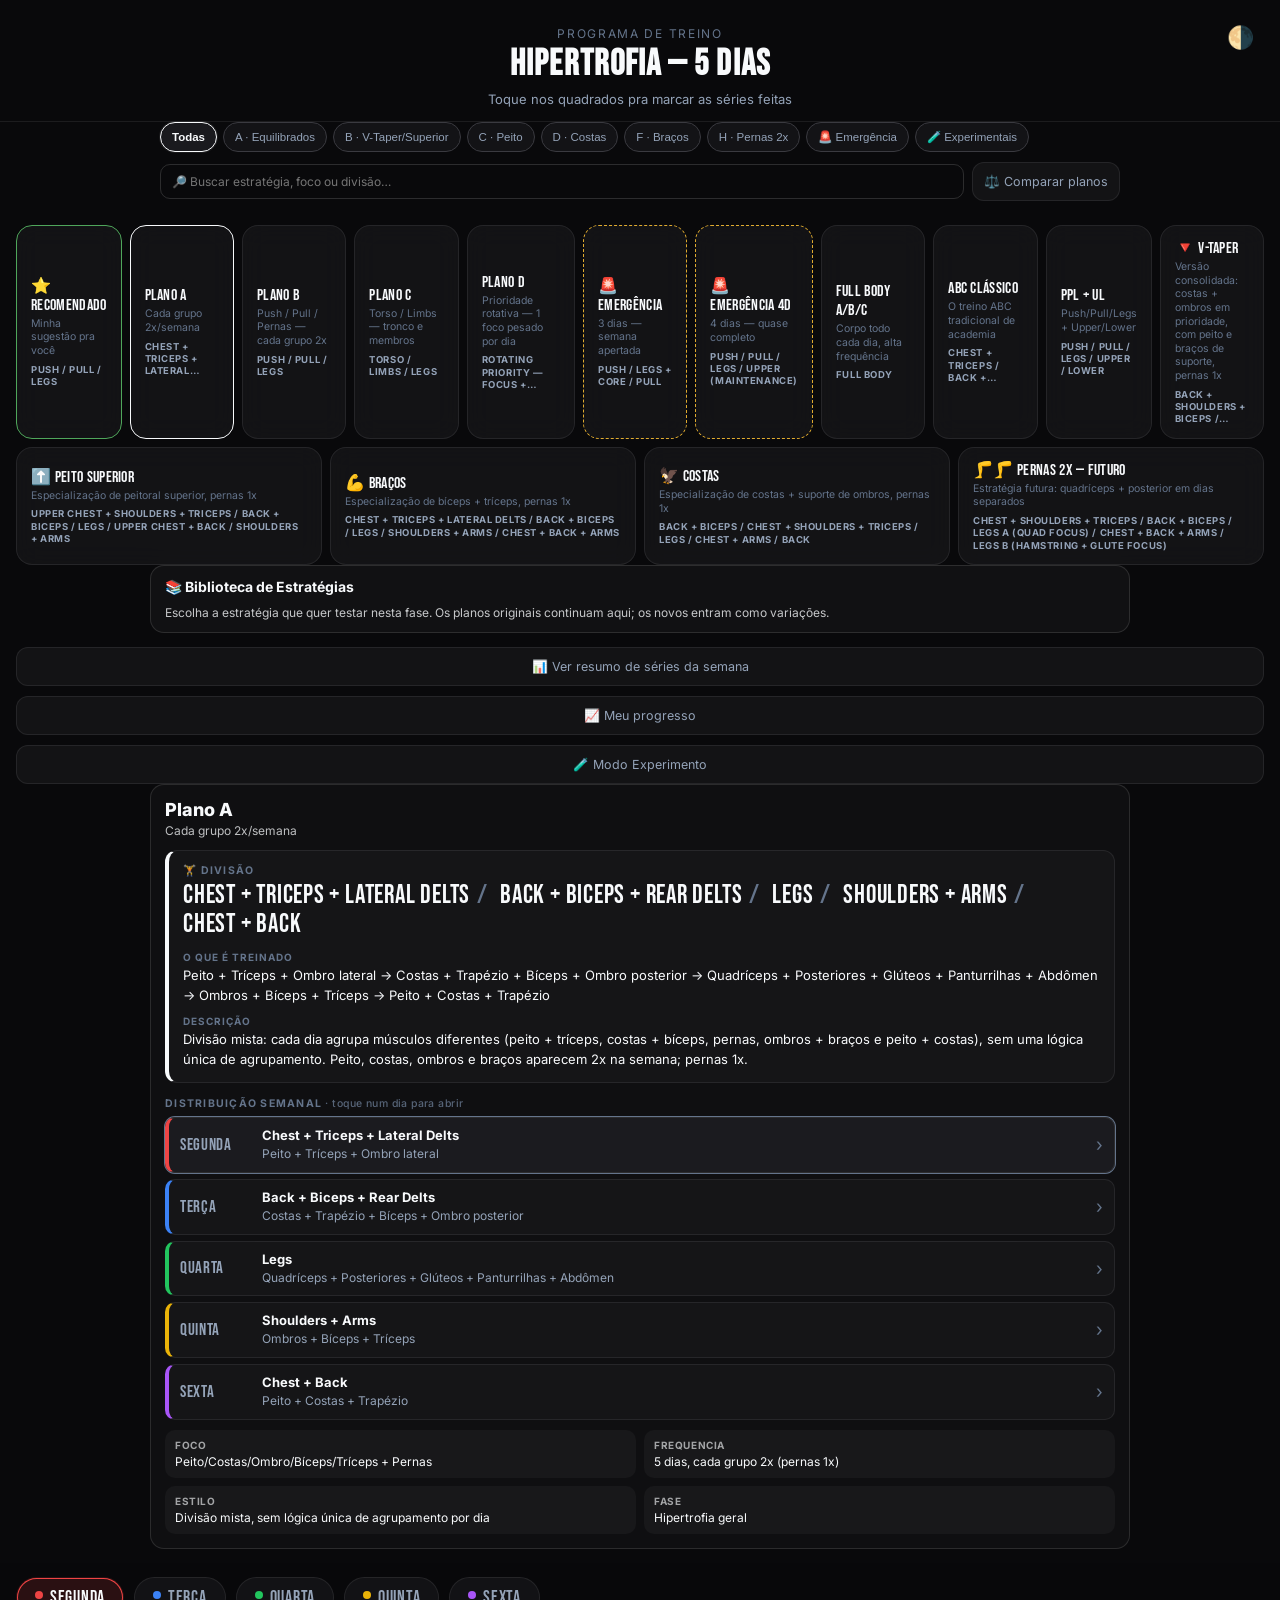
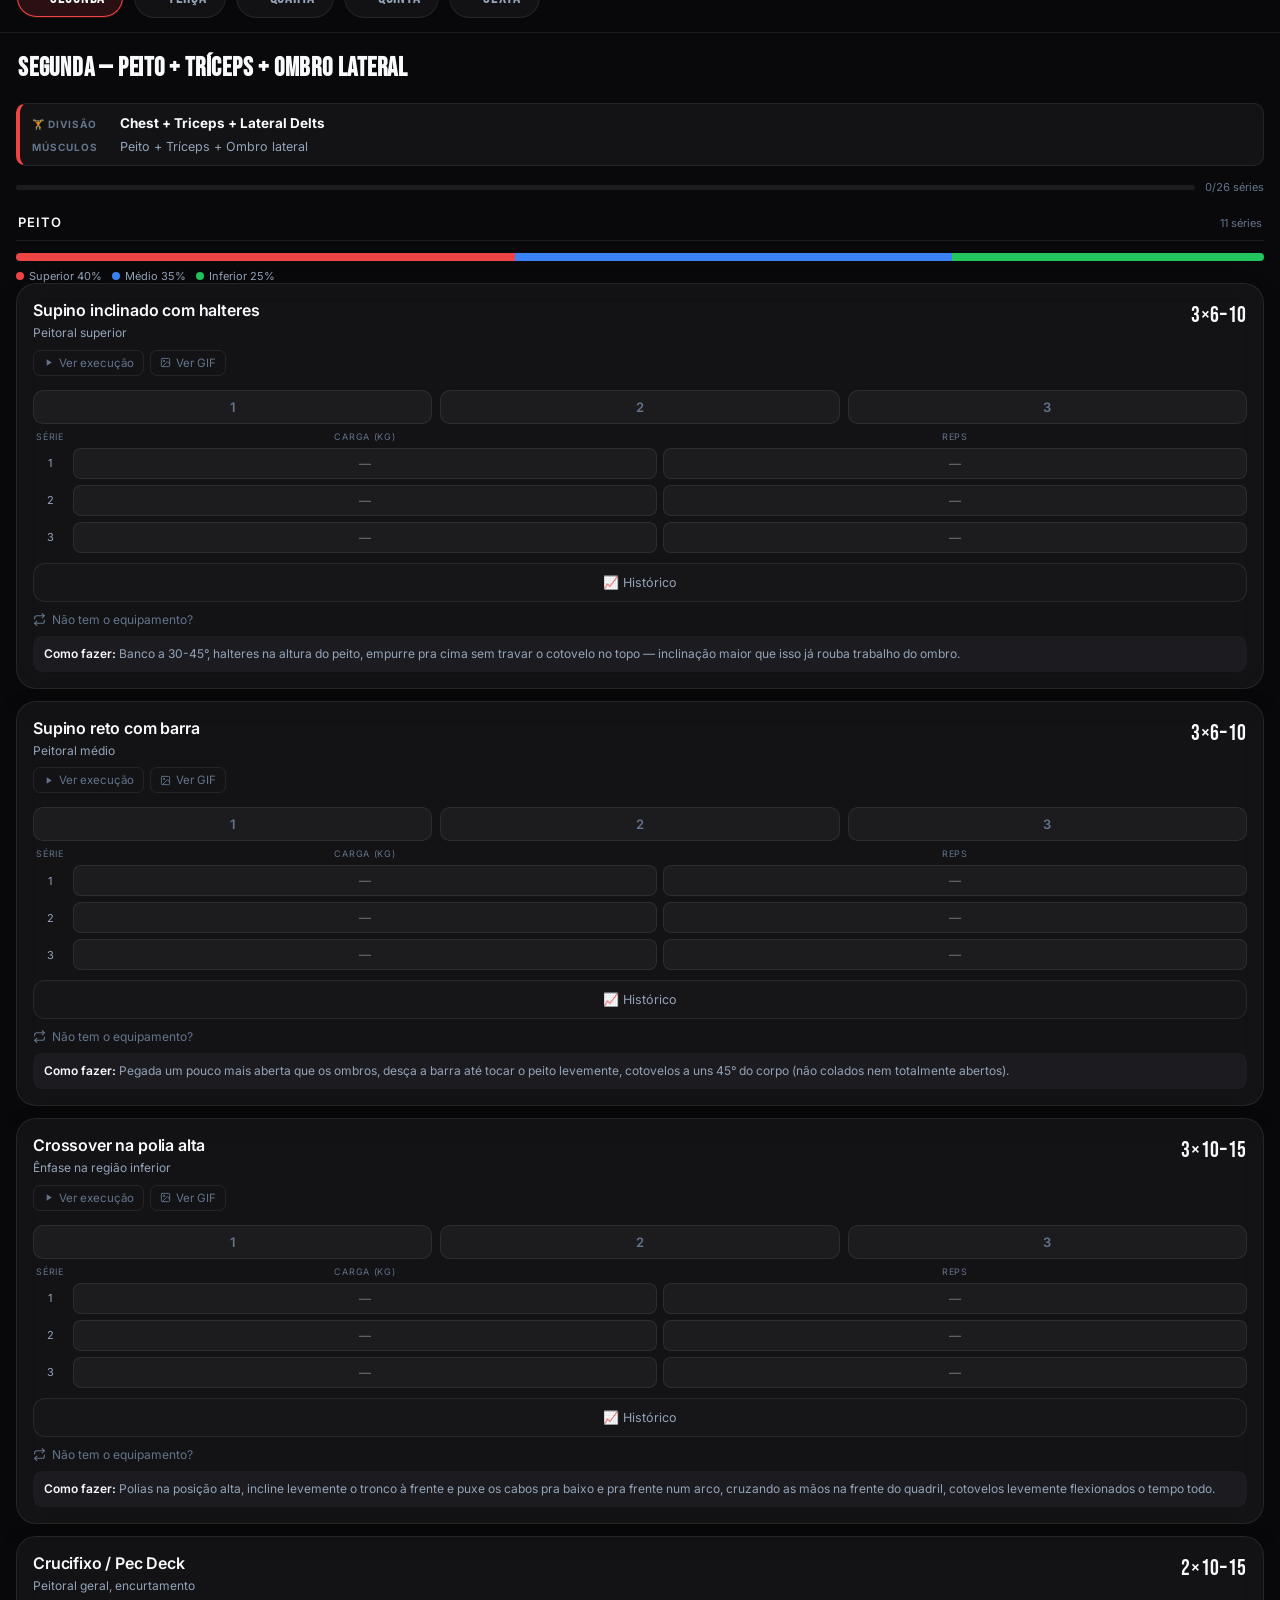
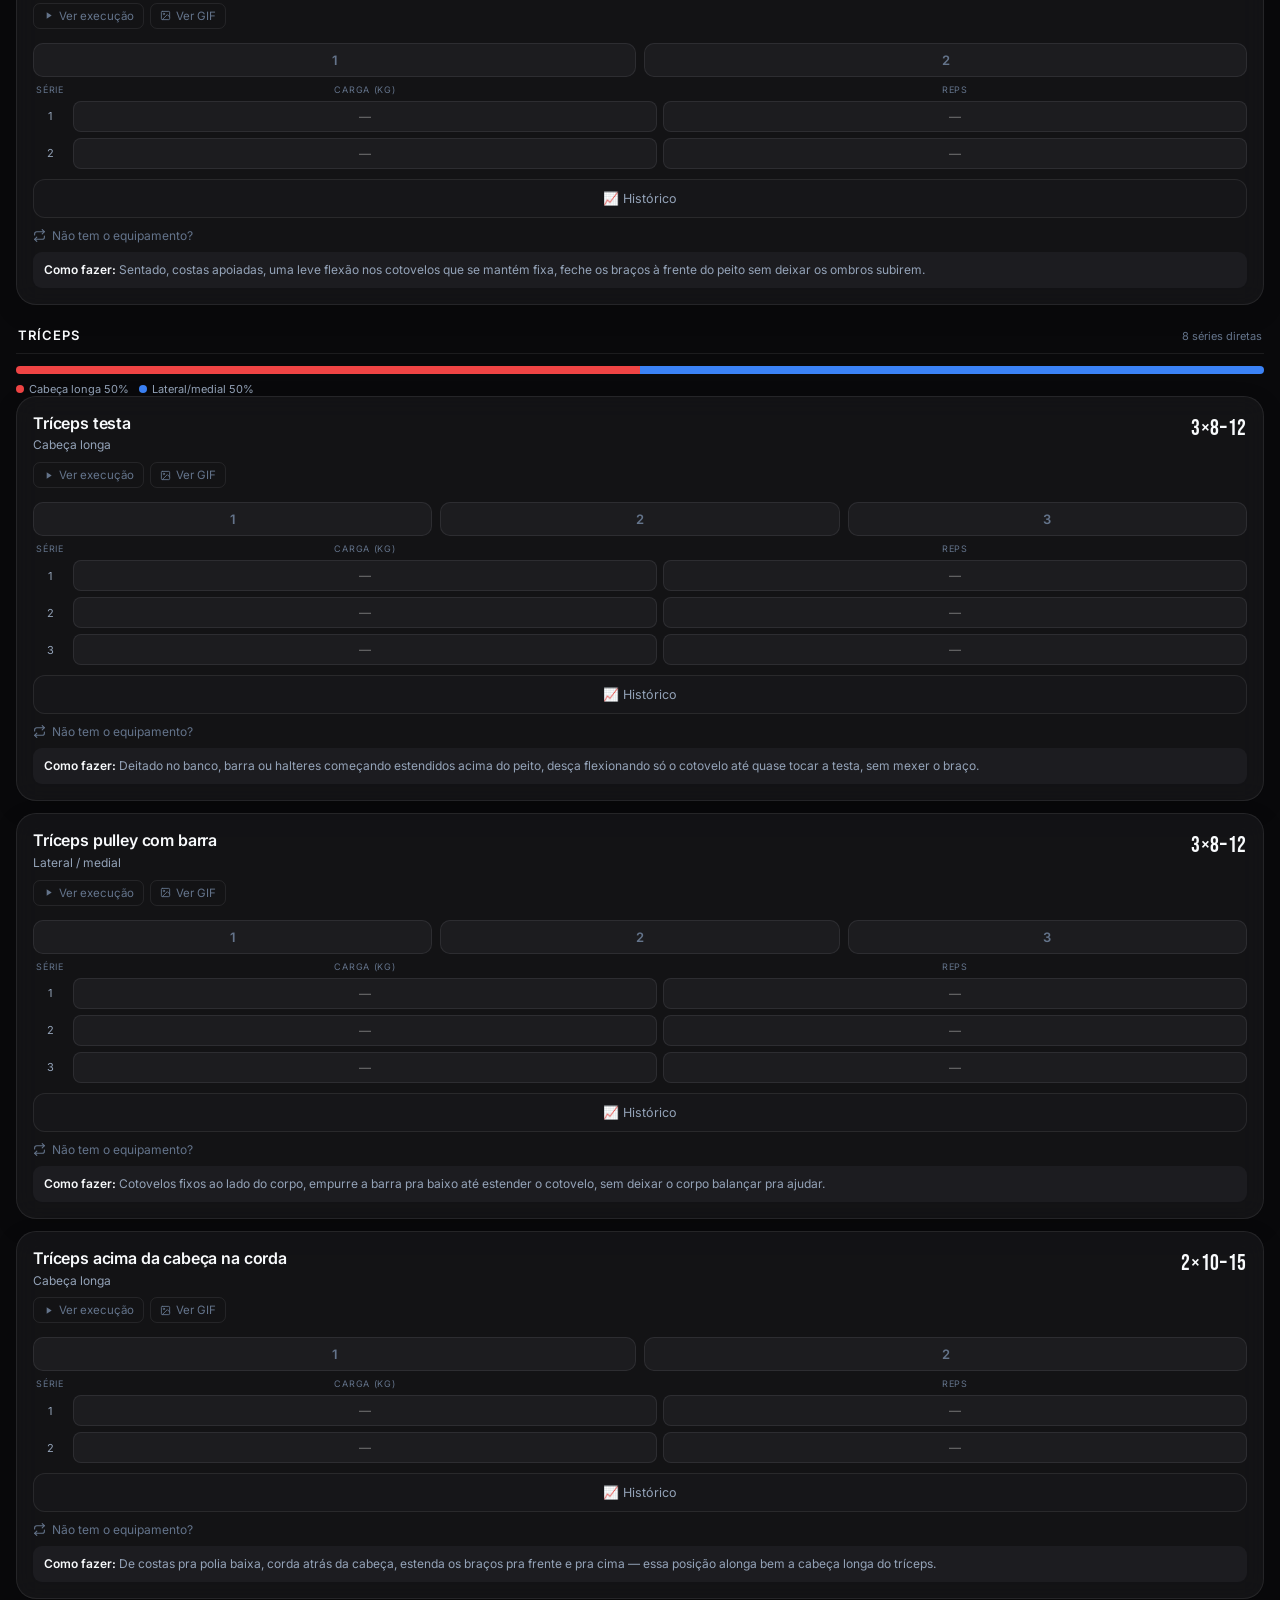
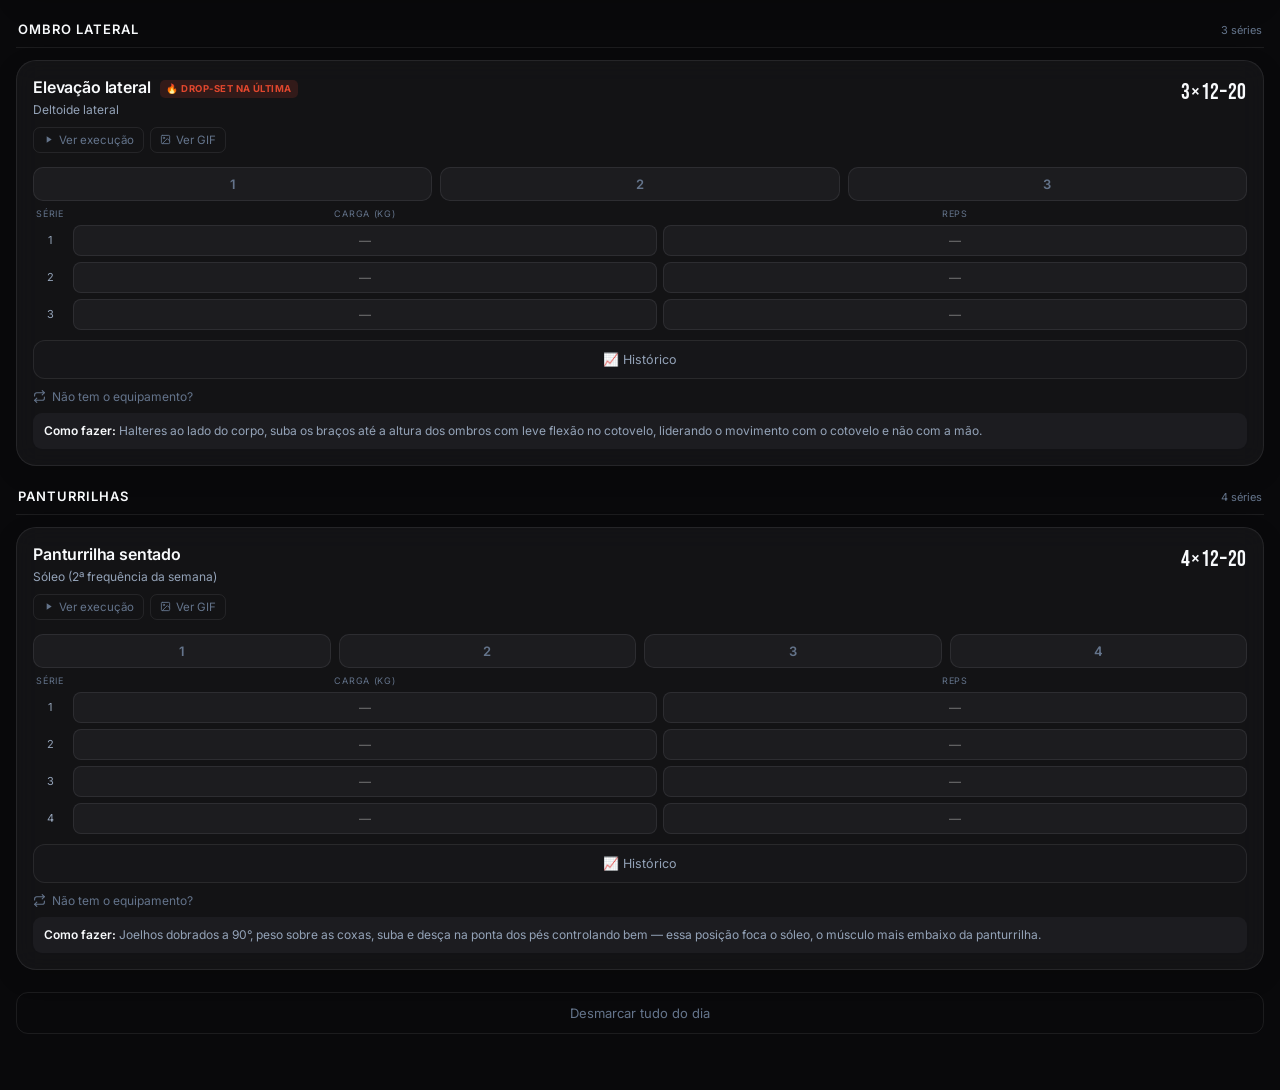
==== index.html @ a3425d3d "Cria plano personalizado Push/Pull (rec)" ====
<!DOCTYPE html>
<html lang="pt-BR">
<head>
<meta charset="UTF-8">
<meta name="viewport" content="width=device-width, initial-scale=1.0, maximum-scale=1.0">
<title>Treino — Hipertrofia</title>
<link rel="preconnect" href="https://fonts.googleapis.com">
<link rel="preconnect" href="https://fonts.gstatic.com" crossorigin>
<link href="https://fonts.googleapis.com/css2?family=Bebas+Neue&family=Inter:wght@400;500;600;700&display=swap" rel="stylesheet">
<style>
  :root{
    --bg:#09090b;
    --card:rgba(26, 26, 29, 0.65);
    --card2:rgba(33, 33, 37, 0.75);
    --line:rgba(255, 255, 255, 0.08);
    --ink:#f8fafc;
    --ink-dim:#94a3b8;
    --ink-faint:#64748b;

    --seg:#ef4444; --seg-bg:rgba(239, 68, 68, 0.15);
    --ter:#3b82f6; --ter-bg:rgba(59, 130, 246, 0.15);
    --qua:#22c55e; --qua-bg:rgba(34, 197, 94, 0.15);
    --qui:#eab308; --qui-bg:rgba(234, 179, 8, 0.15);
    --sex:#a855f7; --sex-bg:rgba(168, 85, 247, 0.15);
  }
  *{box-sizing:border-box; -webkit-tap-highlight-color: transparent;}
  html,body{margin:0; padding:0; background:var(--bg); color:var(--ink); font-family:'Inter',system-ui,sans-serif;}
  body{padding-bottom:48px;}

  header{padding:26px 20px 14px; text-align:center; border-bottom:1px solid var(--line);}
  .eyebrow{font-size:12px; letter-spacing:.14em; color:var(--ink-faint); text-transform:uppercase; margin:0 0 6px;}
  h1{font-family:'Bebas Neue',sans-serif; font-size:36px; letter-spacing:.03em; margin:0; line-height:1;}
  .sub{font-size:13px; color:var(--ink-dim); margin:8px 0 0;}

  .plan-switch{
    display:flex;
    flex-wrap:wrap;
    gap:8px;
    padding:14px 16px 0;
  }
  .plan-btn{
    flex:1 1 100px;
    text-align:left;
    padding:12px 14px;
    border-radius:16px;
    border:1px solid var(--line);
    background:var(--card);
    cursor:pointer;
    font-family:'Inter',sans-serif;
    transition: transform 0.2s cubic-bezier(0.4, 0, 0.2, 1), border-color 0.2s, background 0.2s;
    backdrop-filter: blur(12px);
    -webkit-backdrop-filter: blur(12px);
  }
  .plan-btn:active { transform: scale(0.97); }
  .plan-btn.active{border-color:var(--ink);}
  .plan-btn.highlight{border-color:#e0ab2f; border-style:dashed;}
  .plan-btn.highlight.active{border-style:solid;}
  .plan-btn.recommended{border-color:#4fa65b; border-width:1.5px;}
  .plan-btn.recommended.active{background:#122117;}
  .plan-btn .pname{
    font-family:'Bebas Neue',sans-serif;
    font-size:16px;
    letter-spacing:.02em;
    color:var(--ink);
    display:block;
  }
  .plan-btn .pdesc{
    font-size:10.5px;
    color:var(--ink-faint);
    display:block;
    margin-top:2px;
    line-height:1.3;
  }

  nav.days{
    display:flex; overflow-x:auto; gap:10px;
    padding:14px 16px;
    position:sticky; top:0; background:rgba(9, 9, 11, 0.85); z-index:10;
    backdrop-filter: blur(16px); -webkit-backdrop-filter: blur(16px);
    border-bottom:1px solid var(--line);
    scrollbar-width:none;
  }
  nav.days::-webkit-scrollbar{display:none;}
  .day-btn{
    flex:0 0 auto;
    font-family:'Bebas Neue',sans-serif;
    font-size:18px; letter-spacing:.04em;
    padding:9px 18px;
    border-radius:24px;
    border:1px solid var(--line);
    background:var(--card);
    color:var(--ink-dim);
    cursor:pointer;
    transition: all 0.2s ease;
  }
  .day-btn .dot{
    display:inline-block; width:8px; height:8px; border-radius:50%;
    margin-right:7px; vertical-align:middle; position:relative; top:-1px;
  }
  .day-btn.active{color:var(--ink); border-color:transparent;}
  .day-btn[data-day="seg"].active{background:var(--seg-bg); box-shadow:inset 0 0 0 1px var(--seg);}
  .day-btn[data-day="ter"].active{background:var(--ter-bg); box-shadow:inset 0 0 0 1px var(--ter);}
  .day-btn[data-day="qua"].active{background:var(--qua-bg); box-shadow:inset 0 0 0 1px var(--qua);}
  .day-btn[data-day="qui"].active{background:var(--qui-bg); box-shadow:inset 0 0 0 1px var(--qui);}
  .day-btn[data-day="sex"].active{background:var(--sex-bg); box-shadow:inset 0 0 0 1px var(--sex);}
  .today-tag{
    display:inline-block;
    margin-left:6px;
    font-family:'Inter',sans-serif;
    font-size:9px;
    letter-spacing:.06em;
    text-transform:uppercase;
    font-weight:700;
    color:var(--bg);
    background:var(--ink);
    padding:2px 6px;
    border-radius:8px;
    vertical-align:middle;
  }

  main{padding:18px 16px 8px;}
  .day-panel{display:none;}
  .day-panel.active{display:block;}
  .plan-panel{display:none;}
  .plan-panel.active{display:block;}

  .day-title{padding:2px 2px 16px;}
  .day-title h2{font-family:'Bebas Neue',sans-serif; font-size:26px; letter-spacing:.03em; margin:0 0 3px;}
  .day-title p{margin:0; font-size:12.5px; color:var(--ink-dim);}

  .progress-wrap{display:flex; align-items:center; gap:10px; margin-bottom:20px;}
  .progress-track{flex:1; height:5px; border-radius:3px; background:var(--line); overflow:hidden;}
  .progress-fill{height:100%; width:0%; border-radius:3px; transition:width .25s ease;}
  .progress-label{font-size:11px; color:var(--ink-faint); white-space:nowrap; font-variant-numeric:tabular-nums;}

  .group{margin-bottom:22px;}
  .group-head{
    display:flex; align-items:baseline; justify-content:space-between;
    padding:0 2px 10px; border-bottom:1px solid var(--line); margin-bottom:12px;
  }
  .group-head h3{font-size:13px; letter-spacing:.08em; text-transform:uppercase; font-weight:600; margin:0;}
  .group-head span{font-size:11px; color:var(--ink-faint);}

  .ex-card{background:var(--card); border:1px solid var(--line); border-radius:20px; padding:16px; margin-bottom:12px; box-shadow:0 8px 24px rgba(0,0,0,0.15); backdrop-filter:blur(12px); -webkit-backdrop-filter:blur(12px);}
  .ex-card.done{opacity:.55; transform:scale(0.98); transition:all 0.3s ease;}
  .ex-top{display:flex; justify-content:space-between; align-items:flex-start; gap:12px;}
  .ex-name{font-size:16px; font-weight:600; line-height:1.3; margin:0 0 4px; letter-spacing:-0.01em;}
  .ex-target{font-size:12px; color:var(--ink-dim); margin:0; line-height:1.4;}
  .ex-scheme{font-family:'Bebas Neue',sans-serif; font-size:22px; letter-spacing:.03em; white-space:nowrap; padding-top:2px; color:var(--ink);}

  .sets-row{display:flex; gap:8px; margin-top:14px;}
  .set-dot{
    flex:1; height:34px; border-radius:10px; border:1px solid var(--line);
    background:var(--card2); color:var(--ink-faint); font-size:13px; font-weight:600;
    display:flex; align-items:center; justify-content:center; cursor:pointer;
    transition: transform 0.15s cubic-bezier(0.34, 1.56, 0.64, 1), background 0.2s, color 0.2s;
  }
  .set-dot:active { transform: scale(0.85); }
  .set-dot.checked{color:var(--bg); border-color:transparent; transform: scale(1.05);}

  body[data-active="seg"] .set-dot.checked{background:var(--seg);}
  body[data-active="ter"] .set-dot.checked{background:var(--ter);}
  body[data-active="qua"] .set-dot.checked{background:var(--qua);}
  body[data-active="qui"] .set-dot.checked{background:var(--qui);}
  body[data-active="sex"] .set-dot.checked{background:var(--sex);}
  body[data-active="seg"] .progress-fill{background:var(--seg);}
  body[data-active="ter"] .progress-fill{background:var(--ter);}
  body[data-active="qua"] .progress-fill{background:var(--qua);}
  body[data-active="qui"] .progress-fill{background:var(--qui);}
  body[data-active="sex"] .progress-fill{background:var(--sex);}

  .ex-swap{
    margin-top:10px; display:flex; align-items:center; gap:6px;
    font-size:12px; color:var(--ink-faint); background:none; border:none; padding:0;
    cursor:pointer; font-family:'Inter',sans-serif;
  }
  .ex-swap svg{width:13px; height:13px; flex:0 0 auto;}
  .ex-swap:active{color:var(--ink-dim);}
  .alt-row{display:none; margin-top:8px; padding:8px; background:var(--card2); border-radius:9px;}
  .alt-row.open{display:block;}
  .variant-pick{
    display:flex;
    align-items:flex-start;
    gap:8px;
    width:100%;
    text-align:left;
    background:none;
    border:none;
    border-radius:7px;
    padding:8px 7px;
    font-family:'Inter',sans-serif;
    font-size:12.5px;
    color:var(--ink-dim);
    cursor:pointer;
  }
  .variant-pick + .variant-pick{ margin-top:2px; }
  .variant-pick.picked{ background:var(--card); color:var(--ink); }
  .vp-check{ flex:0 0 auto; font-size:13px; line-height:1.4; }
  .vp-label{ line-height:1.4; }
  .variant-pick.picked .vp-check{ color:var(--ink); }

  .note{
    font-size:12.5px; color:var(--ink-dim); background:var(--card); border:1px solid var(--line);
    border-radius:10px; padding:11px 13px; margin-bottom:16px; line-height:1.5;
  }

  .split-bar{
    display:flex; height:8px; border-radius:4px; overflow:hidden; margin-bottom:8px;
  }
  .split-bar div{height:100%;}
  .split-legend{display:flex; flex-wrap:wrap; gap:10px; font-size:11px; color:var(--ink-dim);}
  .split-legend span{display:flex; align-items:center; gap:5px;}
  .split-legend i{width:8px; height:8px; border-radius:50%; display:inline-block;}

  .reset-btn{
    display:block; width:100%; margin-top:6px; padding:12px; background:transparent;
    border:1px solid var(--line); border-radius:12px; color:var(--ink-faint); font-size:13px;
    font-family:'Inter',sans-serif; cursor:pointer;
  }
  .reset-btn:active{background:var(--card);}
  .ex-tip{
    margin-top:9px;
    padding:9px 11px;
    background:var(--card2);
    border-radius:9px;
    font-size:12px;
    color:var(--ink-dim);
    line-height:1.5;
  }
  .ex-tip b{color:var(--ink); font-weight:600;}
  .save-toast{
    position:fixed;
    bottom:18px;
    left:50%;
    transform:translateX(-50%) translateY(20px);
    background:var(--card2);
    border:1px solid var(--line);
    color:var(--ink-dim);
    font-size:12px;
    padding:9px 16px;
    border-radius:20px;
    opacity:0;
    transition:opacity .2s, transform .2s;
    pointer-events:none;
    z-index:50;
  }
  .save-toast.show{opacity:1; transform:translateX(-50%) translateY(0);}

  .summary-btn{
    display:block;
    width:calc(100% - 32px);
    margin:10px 16px 0;
    padding:11px;
    background:var(--card);
    border:1px solid var(--line);
    border-radius:12px;
    color:var(--ink-dim);
    font-size:12.5px;
    font-family:'Inter',sans-serif;
    cursor:pointer;
  }
  .summary-btn:active{background:var(--card2);}
  .summary-panel{
    display:none;
    margin:10px 16px 0;
    padding:14px;
    background:var(--card);
    border:1px solid var(--line);
    border-radius:14px;
  }
  .summary-panel.open{display:block;}
  .summary-panel h4{
    font-family:'Bebas Neue',sans-serif;
    font-size:16px;
    letter-spacing:.02em;
    margin:0 0 10px;
    font-weight:400;
  }
  .summary-row{
    display:flex;
    align-items:center;
    gap:10px;
    margin-bottom:8px;
  }
  .summary-row .sname{
    width:88px;
    flex:0 0 auto;
    font-size:12px;
    color:var(--ink-dim);
  }
  .summary-row .sbar-track{
    flex:1;
    height:8px;
    background:var(--card2);
    border-radius:4px;
    overflow:hidden;
  }
  .summary-row .sbar-fill{
    height:100%;
    border-radius:4px;
    background:var(--ink-faint);
  }
  .howto-links{
    display:flex;
    gap:6px;
    flex-wrap:wrap;
  }
  .howto-link{
    display:inline-flex;
    align-items:center;
    gap:5px;
    margin-top:8px;
    font-size:11.5px;
    color:var(--ink-faint);
    text-decoration:none;
    border:1px solid var(--line);
    border-radius:7px;
    padding:5px 9px;
  }
  .howto-link:active{background:var(--card2);}
  .howto-link svg{width:11px; height:11px; flex:0 0 auto;}
  .alt-row a.howto-link{margin-top:4px; margin-left:0;}

.library-note{margin:0 auto 14px;max-width:980px;padding:12px 14px;border:1px solid rgba(127,127,127,.25);border-radius:14px;background:rgba(127,127,127,.07);display:flex;gap:10px;align-items:flex-start;flex-direction:column}.library-note b{font-size:14px}.library-note span{font-size:12px;opacity:.78}.cat-filter{max-width:980px;margin:0 auto 10px;display:flex;gap:6px;flex-wrap:wrap;padding:0 10px}.cat-btn{padding:7px 11px;border-radius:20px;border:1px solid #3a3a40;background:var(--card);color:var(--ink-dim);font-size:11.5px;cursor:pointer;opacity:1;white-space:nowrap}.cat-btn:hover{border-color:#6b6b72;color:var(--ink)}.cat-btn.active{color:var(--ink);background:var(--card2);border-color:var(--ink);font-weight:700;box-shadow:0 0 0 1px rgba(242,240,234,.08)}.strategy-panel{max-width:980px;margin:0 auto 14px;display:none;padding:14px;border:1px solid rgba(127,127,127,.25);border-radius:14px;background:rgba(127,127,127,.06)}.strategy-panel.show{display:block}.strategy-head{display:flex;justify-content:space-between;gap:12px;flex-wrap:wrap}.strategy-title{font-weight:800;font-size:18px}.strategy-grid{display:grid;grid-template-columns:repeat(2,minmax(0,1fr));gap:8px;margin-top:10px}.strategy-item{padding:9px 10px;border-radius:10px;background:rgba(127,127,127,.08);font-size:12px}.strategy-item b{display:block;font-size:10px;text-transform:uppercase;letter-spacing:.06em;opacity:.62;margin-bottom:3px}@media(max-width:600px){.strategy-grid{grid-template-columns:1fr}.library-note{margin-left:10px;margin-right:10px}}

.library-tools{max-width:980px;margin:0 auto 10px;padding:0 10px;display:flex;gap:8px;align-items:center;flex-wrap:wrap}.plan-search{flex:1;min-width:220px;padding:9px 11px;border:1px solid rgba(127,127,127,.3);border-radius:10px;background:transparent;color:inherit;font:inherit;font-size:12px}.tool-btn{margin:0!important;width:auto!important}.comparison-panel{max-width:980px;margin:0 auto 14px;padding:12px 14px;border:1px solid rgba(127,127,127,.25);border-radius:14px;background:rgba(127,127,127,.06);display:none}.comparison-panel.open{display:block}.compare-grid{display:grid;grid-template-columns:1fr 1fr;gap:8px}.compare-grid select{width:100%;padding:8px;border-radius:9px;border:1px solid rgba(127,127,127,.3);background:transparent;color:inherit}.compare-table{width:100%;border-collapse:collapse;margin-top:10px;font-size:11px}.compare-table th,.compare-table td{padding:7px;border-bottom:1px solid rgba(127,127,127,.18);text-align:left;vertical-align:top}.compare-table th{font-size:10px;opacity:.7;text-transform:uppercase}@media(max-width:600px){.compare-grid{grid-template-columns:1fr}.library-tools{align-items:stretch}.plan-search{min-width:0;width:100%}.tool-btn{width:100%!important}}
/* ===== Clareza da divisão: nome da divisão, músculos e distribuição semanal ===== */
.plan-btn .pdiv{display:-webkit-box; -webkit-line-clamp:3; -webkit-box-orient:vertical; overflow:hidden; margin-top:6px; font-size:9.5px; font-weight:700; letter-spacing:.06em; text-transform:uppercase; color:var(--ink-dim); line-height:1.3;}
.div-card{margin-top:12px; padding:13px 14px; border:1px solid var(--line); border-left:4px solid var(--ink); border-radius:12px; background:var(--card); color:var(--ink);}
.dc-eyebrow,.wd-title{font-size:10.5px; letter-spacing:.12em; font-weight:700; color:var(--ink-faint); text-transform:uppercase;}
.dc-name{font-family:'Bebas Neue',sans-serif; font-size:26px; line-height:1.12; letter-spacing:.03em; text-transform:uppercase; margin:4px 0 12px; color:var(--ink); overflow-wrap:break-word;}
.dc-name span{display:inline-block; max-width:100%; margin-right:.3em;}
.dc-name i{font-style:normal; color:var(--ink-faint); margin-left:.25em;}
.dc-block + .dc-block{margin-top:10px;}
.dc-block b{display:block; font-size:10px; letter-spacing:.1em; color:var(--ink-faint); margin-bottom:3px;}
.dc-block span{display:block; font-size:13px; line-height:1.5; color:var(--ink);}
.week-dist{margin-top:14px;}
.wd-title{margin-bottom:7px;}
.wd-title span{font-weight:500; letter-spacing:.04em; text-transform:none; opacity:.85;}
.week-row{display:flex; align-items:center; gap:10px; width:100%; margin:0 0 6px; padding:9px 11px; text-align:left; font:inherit; color:var(--ink); background:var(--card); border:1px solid var(--line); border-left:4px solid var(--dc, var(--line)); border-radius:10px; cursor:pointer; -webkit-appearance:none; appearance:none;}
.week-row.rest{cursor:default; background:transparent; border-style:dashed; border-left-style:dashed; border-left-color:var(--line); opacity:.7;}
.wr-day{flex:0 0 72px; font-family:'Bebas Neue',sans-serif; font-size:17px; letter-spacing:.04em; line-height:1.2; color:var(--ink-dim);}
.wr-main{flex:1 1 auto; min-width:0; display:flex; flex-direction:column; gap:2px;}
.wr-div{font-size:13px; font-weight:700; line-height:1.3; color:var(--ink);}
.wr-mus{font-size:12px; line-height:1.4; color:var(--ink-dim);}
.wr-go{flex:0 0 auto; font-size:18px; line-height:1; color:var(--ink-faint);}
body[data-active="seg"] .week-row[data-day="seg"],
body[data-active="ter"] .week-row[data-day="ter"],
body[data-active="qua"] .week-row[data-day="qua"],
body[data-active="qui"] .week-row[data-day="qui"],
body[data-active="sex"] .week-row[data-day="sex"]{background:var(--card2); box-shadow:0 0 0 1px var(--ink-faint);}
.day-division{margin:0 0 14px; padding:10px 12px; border:1px solid var(--line); border-left:4px solid var(--dc, var(--ink)); border-radius:10px; background:var(--card);}
.dd-row{display:flex; gap:10px; align-items:baseline;}
.dd-row + .dd-row{margin-top:5px;}
.dd-row b{flex:0 0 78px; font-size:10px; letter-spacing:.1em; color:var(--ink-faint);}
.dd-row span{flex:1 1 auto; min-width:0; font-size:12.5px; line-height:1.4; color:var(--ink-dim);}
.dd-row span.dd-div{font-size:13.5px; font-weight:700; color:var(--ink);}
@media(max-width:600px){ .dc-name{font-size:23px;} }
.compare-table th,.compare-table td{overflow-wrap:anywhere;}

/* Fase 2 — registro de carga/reps */
.set-log{display:grid;grid-template-columns:34px minmax(70px,1fr) minmax(70px,1fr);gap:6px;align-items:center;margin-top:7px;}
.set-log-head{font-size:9px;text-transform:uppercase;letter-spacing:.08em;color:var(--ink-faint);text-align:center;}
.set-log input{width:100%;box-sizing:border-box;border:1px solid var(--line);background:var(--card2);color:var(--ink);border-radius:8px;padding:7px 6px;font:inherit;font-size:12px;text-align:center;outline:none;}
.set-log input:focus{border-color:var(--ink-faint);}
.set-log .set-num{font-size:11px;color:var(--ink-dim);text-align:center;}
.history-btn{margin:10px 0 0;width:100%;}
.history-panel{display:none;margin:10px 0 18px;padding:12px;border:1px solid var(--line);border-radius:12px;background:var(--card2);}
.history-panel.show{display:block;}
.history-title{font-weight:800;margin-bottom:8px;}
.history-empty{font-size:12px;color:var(--ink-dim);}
.history-item{padding:9px 0;border-top:1px solid var(--line);font-size:12px;}
.history-item:first-child{border-top:0;}
.history-item b{display:block;margin-bottom:3px;}
.history-item span{color:var(--ink-dim);}
@media(max-width:600px){.set-log{grid-template-columns:28px minmax(62px,1fr) minmax(62px,1fr);gap:5px}.set-log input{padding:7px 4px}}

/* ===== Fase 3 — visão de progresso + backup ===== */
.progress-panel{max-width:980px;margin:0 auto 14px;padding:14px;border:1px solid rgba(127,127,127,.25);border-radius:14px;background:rgba(127,127,127,.06);display:none;}
.progress-panel.open{display:block;}
.progress-head{display:flex;align-items:flex-start;justify-content:space-between;gap:10px;flex-wrap:wrap;}
.progress-title{font-size:18px;font-weight:800;}
.progress-sub{font-size:11px;color:var(--ink-dim);margin-top:3px;}
.progress-actions{display:flex;gap:6px;flex-wrap:wrap;margin-top:12px;}
.progress-action{width:auto!important;margin:0!important;padding:7px 10px!important;font-size:11px!important;}
.progress-stats{display:grid;grid-template-columns:repeat(4,minmax(0,1fr));gap:8px;margin-top:12px;}
.progress-stat{padding:10px;border:1px solid var(--line);border-radius:11px;background:var(--card);}
.progress-stat b{display:block;font-size:20px;line-height:1.1;}
.progress-stat span{display:block;margin-top:4px;font-size:9px;text-transform:uppercase;letter-spacing:.07em;color:var(--ink-faint);}
.progress-section{margin-top:14px;}
.progress-section h4{margin:0 0 8px;font-size:12px;}
.progress-days{display:grid;grid-template-columns:repeat(7,minmax(0,1fr));gap:5px;align-items:end;}
.progress-day{min-width:0;text-align:center;}
.progress-day-bar{height:74px;border:1px solid var(--line);border-radius:8px;background:var(--card);display:flex;align-items:flex-end;padding:3px;box-sizing:border-box;}
.progress-day-fill{width:100%;min-height:3px;border-radius:5px;background:var(--ink);opacity:.8;}
.progress-day-label{font-size:9px;color:var(--ink-faint);margin-top:4px;white-space:nowrap;overflow:hidden;text-overflow:ellipsis;}
.progress-day-count{font-size:9px;color:var(--ink-dim);margin-top:2px;}
.progress-recent{display:grid;gap:6px;}
.progress-recent-item{padding:9px 10px;border:1px solid var(--line);border-radius:10px;background:var(--card);font-size:11px;}
.progress-recent-item b{display:block;margin-bottom:3px;}
.progress-recent-item span{color:var(--ink-dim);}
.progress-note{font-size:10px;color:var(--ink-faint);line-height:1.45;margin-top:10px;}
@media(max-width:600px){.progress-stats{grid-template-columns:repeat(2,minmax(0,1fr));}.progress-days{gap:3px}.progress-day-bar{height:62px}.progress-title{font-size:16px}.progress-actions{display:grid;grid-template-columns:1fr 1fr}.progress-action{width:100%!important;box-sizing:border-box;}}
.adv-tag{display:inline-block; margin-left:6px; padding:3px 6px; font-size:9.5px; font-weight:700; text-transform:uppercase; letter-spacing:.05em; border-radius:5px; background:rgba(224, 71, 46, 0.15); color:#e2472e; vertical-align:middle;}
html.light-mode{
  --bg:#f8fafc;
  --card:rgba(255, 255, 255, 0.85);
  --card2:rgba(241, 245, 249, 0.9);
  --line:rgba(0, 0, 0, 0.1);
  --ink:#0f172a;
  --ink-dim:#475569;
  --ink-faint:#64748b;
  --seg-bg:rgba(239, 68, 68, 0.15);
  --ter-bg:rgba(59, 130, 246, 0.15);
  --qua-bg:rgba(34, 197, 94, 0.15);
  --qui-bg:rgba(234, 179, 8, 0.15);
  --sex-bg:rgba(168, 85, 247, 0.15);
}
.theme-toggle{position:absolute; top:24px; right:20px; background:transparent; border:none; color:var(--ink-dim); font-size:22px; cursor:pointer;}
</style>
</head>
<body data-active="seg">

<header>
  <button id="themeToggle" class="theme-toggle" title="Alternar Modo Claro/Escuro">🌗</button>
  <p class="eyebrow">Programa de treino</p>
  <h1>Hipertrofia — 5 dias</h1>
  <p class="sub">Toque nos quadrados pra marcar as séries feitas</p>
</header>

<div class="cat-filter" id="catFilter"></div>
<div class="library-tools"><input id="planSearch" class="plan-search" type="search" placeholder="🔎 Buscar estratégia, foco ou divisão…" autocomplete="off"><button class="summary-btn tool-btn" id="compareBtn">⚖️ Comparar planos</button></div>
<div class="plan-switch" id="planSwitch"></div>
<div class="comparison-panel" id="comparisonPanel"></div>
<div class="library-note"><b>📚 Biblioteca de Estratégias</b><span>Escolha a estratégia que quer testar nesta fase. Os planos originais continuam aqui; os novos entram como variações.</span></div>
<button class="summary-btn" id="summaryBtn">📊 Ver resumo de séries da semana</button>
<button class="summary-btn" id="progressBtn">📈 Meu progresso</button>
<button class="summary-btn" id="experimentBtn">🧪 Modo Experimento</button>
<div class="strategy-panel" id="strategyPanel"></div>
<div class="progress-panel" id="progressPanel"></div>
<div class="summary-panel" id="summaryPanel"></div>
<div class="summary-panel" id="experimentPanel"></div>
<nav class="days" id="dayNav"></nav>
<main id="dayContainer"></main>

<script>
const themeToggle = document.getElementById('themeToggle');
if(localStorage.getItem('theme') === 'light'){ document.documentElement.classList.add('light-mode'); }
themeToggle.addEventListener('click', () => {
  document.documentElement.classList.toggle('light-mode');
  localStorage.setItem('theme', document.documentElement.classList.contains('light-mode') ? 'light' : 'dark');
});

const PLANS = {
  rec: {
    label: "⭐ Felipe (Push/Pull)",
    desc: "Plano sob medida para 90kg/1.68m: Push/Pull focado em proporções e pernas 1x (adaptação).", category:"A", tags:["RECOMENDADO","HIPERTROFIA","PUSH/PULL","PERNAS 1X"],
    meta: { foco:"Hipertrofia com foco em atingir todas as porções (2x) de formas diferentes", frequencia:"5 dias: Upper 2x, Lower 1x", estilo:"Push/Pull (Push/Pull/Legs/Push/Pull)", fase:"Felipe - Adaptação e Hipertrofia" },
    days: {
      seg: {
        label: "Segunda", color: "seg", title: "Push A — Peito Superior + Ombro Anterior",
        note: "Treino de empurrar focado na parte alta do peitoral e desenvolvimento de ombros.",
        groups: [
          { name: "Peito", total: "7 séries", exercises: [
            { name:"Supino inclinado com halteres", scheme:"4×8–12", target:"Peitoral superior", alts:["Supino inclinado na máquina","Supino inclinado no Smith"] },
            { name:"Supino reto com barra", scheme:"3×6–10", target:"Peitoral médio/geral", alts:["Supino reto com halteres","Supino reto no Smith"] }
          ]},
          { name: "Ombros", total: "7 séries", exercises: [
            { name:"Desenvolvimento militar com barra", scheme:"3×6–10", target:"Deltoide anterior", alts:["Desenvolvimento com halteres","Desenvolvimento Arnold"] },
            { name:"Elevação lateral", scheme:"4×12–20", target:"Deltoide lateral", advanced: "🔥 Drop-set na última", alts:["Elevação lateral na polia","Elevação lateral na máquina"] }
          ]},
          { name: "Tríceps", total: "4 séries", exercises: [
            { name:"Tríceps testa", scheme:"4×8–12", target:"Cabeça longa (alongamento)", alts:["Tríceps francês com halteres","Tríceps na polia acima da cabeça"] }
          ]}
        ]
      },
      ter: {
        label: "Terça", color: "ter", title: "Pull A — Dorsal Largura + Bíceps",
        note: "Treino de puxar focado em expandir as costas (dorsal) e isolar o bíceps.",
        groups: [
          { name: "Costas", total: "10 séries", exercises: [
            { name:"Puxada alta aberta", scheme:"4×6–10", target:"Dorsal (Largura)", advanced: "🔥 Pico de contração", alts:["Puxada na máquina articulada","Puxada supinada"] },
            { name:"Remada curvada", scheme:"3×8–12", target:"Espessura geral", alts:["Remada cavalinho","Remada na máquina articulada"] },
            { name:"Pulldown unilateral na polia", scheme:"3×10–15", target:"Dorsal (isolamento)", alts:["Pullover na polia","Puxada unilateral na máquina"] }
          ]},
          { name: "Ombro Posterior", total: "3 séries", exercises: [
            { name:"Crucifixo inverso", scheme:"3×12–20", target:"Deltoide posterior", alts:["Face pull na polia","Crucifixo inverso na máquina"] }
          ]},
          { name: "Bíceps", total: "5 séries", exercises: [
            { name:"Rosca Scott", scheme:"3×8–12", target:"Bíceps (Cabeça curta)", alts:["Rosca Scott na polia","Rosca concentrada"] },
            { name:"Rosca direta W", scheme:"2×6–10", target:"Massa geral", alts:["Rosca direta com barra reta","Rosca direta na polia"] }
          ]}
        ]
      },
      qua: {
        label: "Quarta", color: "qua", title: "Legs — Adaptação",
        note: "O único dia de perna da semana, feito para estimular tudo sem te destruir enquanto se adapta.",
        groups: [
          { name: "Quadríceps", total: "6 séries", exercises: [
            { name:"Leg press 45°", scheme:"3×8–12", target:"Quadríceps geral", alts:["Agachamento livre","Hack machine"] },
            { name:"Cadeira extensora", scheme:"3×10–15", target:"Quadríceps isolado", alts:["Agachamento búlgaro","Leg press unilateral"] }
          ]},
          { name: "Posteriores e Glúteos", total: "5 séries", exercises: [
            { name:"Stiff", scheme:"3×8–12", target:"Posterior + Glúteo", alts:["Stiff com halteres","Levantamento terra romeno com barra"] },
            { name:"Mesa flexora", scheme:"2×10–15", target:"Posterior isolado", alts:["Cadeira flexora","Flexora em pé (unilateral)"] }
          ]},
          { name: "Panturrilhas", total: "4 séries", exercises: [
            { name:"Panturrilha no leg press", scheme:"4×12–20", target:"Gastrocnêmio", alts:["Panturrilha em pé","Panturrilha sentado"] }
          ]}
        ]
      },
      qui: {
        label: "Quinta", color: "qui", title: "Push B — Peito Inferior + Tríceps Medial",
        note: "Foco diferente no peito e tríceps em relação à segunda-feira.",
        groups: [
          { name: "Peito", total: "7 séries", exercises: [
            { name:"Supino reto com halteres", scheme:"4×8–12", target:"Peitoral médio (amplitude)", alts:["Supino reto com barra","Supino reto no Smith"] },
            { name:"Crossover na polia alta", scheme:"3×10–15", target:"Ênfase inferior", alts:["Pec Deck","Crucifixo declinado"] }
          ]},
          { name: "Ombros", total: "4 séries", exercises: [
            { name:"Elevação lateral na polia", scheme:"4×12–20", target:"Deltoide lateral (tensão constante)", alts:["Elevação lateral com halteres","Elevação lateral sentado"] }
          ]},
          { name: "Tríceps", total: "5 séries", exercises: [
            { name:"Tríceps pulley com barra", scheme:"3×8–12", target:"Lateral / medial", advanced: "🔥 Rest-pause na última", alts:["Tríceps pulley com corda","Tríceps testa"] },
            { name:"Tríceps corda", scheme:"2×10–15", target:"Cabeça lateral (abertura)", alts:["Tríceps unilateral na polia","Tríceps francês"] }
          ]}
        ]
      },
      sex: {
        label: "Sexta", color: "sex", title: "Pull B — Costas Espessura + Bíceps Longo",
        note: "O foco aqui é deixar as costas densas (miolo das costas e trapézio) e trabalhar o braquial do braço.",
        groups: [
          { name: "Costas", total: "8 séries", exercises: [
            { name:"Remada cavalinho", scheme:"3×6–10", target:"Espessura", alts:["Remada curvada com barra","Remada unilateral com halter (serrote)"] },
            { name:"Remada baixa com triângulo", scheme:"3×8–12", target:"Romboides / Trapézio médio", alts:["Remada na máquina articulada","Remada baixa com barra reta"] },
            { name:"Puxada alta com triângulo", scheme:"2×8–12", target:"Dorsal (amplitude)", alts:["Puxada supinada","Puxada alta neutra"] }
          ]},
          { name: "Trapézio", total: "4 séries", exercises: [
            { name:"Encolhimento com halteres", scheme:"4×10–15", target:"Trapézio superior", alts:["Encolhimento com barra","Remada alta com barra"] }
          ]},
          { name: "Bíceps", total: "5 séries", exercises: [
            { name:"Rosca inclinada", scheme:"3×8–12", target:"Cabeça longa (posição alongada)", alts:["Rosca alternada inclinada","Rosca direta W"] },
            { name:"Rosca martelo", scheme:"2×10–15", target:"Braquial", alts:["Rosca martelo na polia com corda","Rosca Zottman"] }
          ]}
        ]
      }
    }
  },
  a: {
    label: "Plano A",
    desc: "Cada grupo 2x/semana", category:"A", tags:["HIPERTROFIA","EQUILIBRADO","PERNAS 1X"],
    meta: { foco:"Peito/Costas/Ombro/Bíceps/Tríceps + Pernas", frequencia:"5 dias, cada grupo 2x (pernas 1x)", estilo:"Divisão mista, sem lógica única de agrupamento por dia", fase:"Hipertrofia geral" },
    days: {
      seg: {
        label: "Segunda", color: "seg",
        title: "Peito + Tríceps + Ombro lateral",
        groups: [
          { name: "Peito", total: "11 séries", split: [["Superior","seg",40],["Médio","ter",35],["Inferior","qua",25]], exercises: [
            { name:"Supino inclinado com halteres", scheme:"3×6–10", target:"Peitoral superior", alts:["Supino inclinado na máquina","Supino inclinado no Smith","Flexão inclinada"] },
            { name:"Supino reto com barra", scheme:"3×6–10", target:"Peitoral médio", alts:["Supino reto com halteres","Supino reto no Smith","Flexão de braço tradicional"] },
            { name:"Crossover na polia alta", scheme:"3×10–15", target:"Ênfase na região inferior", alts:["Crucifixo inclinado com halteres","Flexão de braço com pés elevados","Supino neutro com halteres"] },
            { name:"Crucifixo / Pec Deck", scheme:"2×10–15", target:"Peitoral geral, encurtamento", alts:["Crossover na polia média","Crucifixo com halteres","Crossover na polia alta"] },
          ]},
          { name: "Tríceps", total: "8 séries diretas", split: [["Cabeça longa","seg",50],["Lateral/medial","ter",50]], exercises: [
            { name:"Tríceps testa", scheme:"3×8–12", target:"Cabeça longa", alts:["Tríceps testa com halteres","Tríceps testa na polia","Tríceps francês"] },
            { name:"Tríceps pulley com barra", scheme:"3×8–12", target:"Lateral / medial", alts:["Tríceps pulley com corda","Tríceps corda","Tríceps testa"] },
            { name:"Tríceps acima da cabeça na corda", scheme:"2×10–15", target:"Cabeça longa", alts:["Tríceps francês com halteres","Tríceps testa","Tríceps francês unilateral"] },
          ]},
          { name: "Ombro lateral", total: "3 séries", exercises: [
            { name:"Elevação lateral", scheme:"3×12–20", target:"Deltoide lateral", advanced: "🔥 Drop-set na última", alts:["Elevação lateral na polia","Elevação lateral na máquina","Elevação lateral sentado"] },
          ]},
          { name: "Panturrilhas", total: "4 séries", exercises: [
            { name:"Panturrilha sentado", scheme:"4×12–20", target:"Sóleo (2ª frequência da semana)", alts:["Panturrilha em pé","Panturrilha no leg press"] },
          ]},
        ]
      },
      ter: {
        label: "Terça", color: "ter",
        title: "Costas + Bíceps + Ombro posterior",
        groups: [
          { name: "Costas", total: "12 séries", split: [["Largura","ter",50],["Espessura","seg",25],["Detalhe","qui",25]], exercises: [
            { name:"Puxada alta aberta", scheme:"3×6–10", target:"Largura / dorsal", alts:["Puxada na máquina articulada","Puxada supinada (pegada inversa)","Puxada alta neutra"] },
            { name:"Puxada alta com triângulo", scheme:"3×8–12", target:"Dorsal, maior amplitude", alts:["Puxada supinada (pegada inversa)","Puxada na máquina articulada","Puxada alta neutra"] },
            { name:"Remada curvada", scheme:"3×6–10", target:"Espessura", alts:["Remada cavalinho","Remada na máquina articulada","Remada unilateral com halter (serrote)"] },
            { name:"Remada baixa com triângulo", scheme:"3×8–12", target:"Romboides / trapézio médio", alts:["Remada baixa unilateral","Remada na máquina articulada","Remada unilateral com halter (serrote)"] },
          ]},
          { name: "Trapézio", total: "3 séries", exercises: [
            { name:"Encolhimento com halteres", scheme:"3×10–15", target:"Trapézio superior", alts:["Encolhimento com barra","Encolhimento na máquina Smith","Remada alta com barra"] },
          ]},
          { name: "Bíceps", total: "8 séries diretas", split: [["Cabeça longa","seg",47],["Cabeça curta","ter",28],["Braquial","qua",25]], exercises: [
            { name:"Rosca direta W", scheme:"3×6–10", target:"Massa geral", alts:["Rosca direta com barra reta","Rosca direta na polia","Rosca Scott"] },
            { name:"Rosca inclinada", scheme:"3×8–12", target:"Cabeça longa", alts:["Rosca concentrada","Rosca 21","Rosca martelo"] },
            { name:"Rosca martelo", scheme:"2×10–15", target:"Braquial", alts:["Rosca martelo na polia com corda","Rosca martelo alternada","Rosca Zottman"] },
          ]},
          { name: "Ombro posterior", total: "", exercises: [
            { name:"Crucifixo inverso", scheme:"2×12–20", target:"Deltoide posterior", alts:["Crucifixo inverso na máquina (peck deck invertido)","Face pull na polia","Remada alta com barra"] },
          ]},
        ]
      },
      qua: {
        label: "Quarta", color: "qua",
        title: "Pernas completas",
        note: "Treino pesado e completo — não empilha série em cima de série à toa em cada região.",
        groups: [
          { name: "Quadríceps", total: "10 séries", exercises: [
            { name:"Agachamento livre", scheme:"4×6–10", target:"Quadríceps geral / força", alts:["Agachamento no Smith","Leg press 45°","Hack machine"] },
            { name:"Leg press 45°", scheme:"3×8–12", target:"Quadríceps geral", alts:["Hack machine","Agachamento livre","Hack machine (variação)"] },
            { name:"Cadeira extensora", scheme:"3×10–15", target:"Quadríceps, definição", advanced: "🔥 Drop-set na última", alts:["Agachamento búlgaro","Leg press unilateral (foco quadríceps)","Passada (afundo)"] },
          ]},
          { name: "Posterior", total: "9 séries", exercises: [
            { name:"Stiff", scheme:"3×6–10", target:"Posterior de coxa, glúteo e lombar", alts:["Stiff com halteres","Good morning","Levantamento terra romeno com barra"] },
            { name:"Mesa flexora", scheme:"3×8–12", target:"Posterior de coxa", advanced: "🔥 Pico de contração", alts:["Flexora em pé (unilateral)","Stiff com halteres","Cadeira flexora"] },
            { name:"Cadeira flexora", scheme:"3×10–15", target:"Isolamento de posterior", advanced: "🔥 Rest-pause na última", alts:["Mesa flexora","Flexora em pé (unilateral)"] },
          ]},
          { name: "Glúteos", total: "", exercises: [
            { name:"Hip thrust", scheme:"3×8–12", target:"Agachamento + leg press + stiff já ajudam bastante", alts:["Elevação pélvica no chão","Cadeira abdutora","Agachamento sumô"] },
          ]},
          { name: "Panturrilhas", total: "", exercises: [
            { name:"Panturrilha em pé", scheme:"3×8–12", target:"Gastrocnêmio", alts:["Panturrilha no leg press","Panturrilha unilateral com halteres","Panturrilha no Smith"] },
            { name:"Panturrilha sentado", scheme:"3×12–20", target:"Sóleo", alts:["Panturrilha unilateral com halteres","Panturrilha no leg press","Panturrilha no Smith"] },
          ]},
          { name: "Abdômen", total: "", exercises: [
            { name:"Abdominal na polia", scheme:"3×10–15", target:"Reto abdominal", alts:["Abdominal no solo","Roda abdominal (ab wheel)","Prancha com carga"] },
            { name:"Elevação de pernas", scheme:"3×10–15", target:"Abdômen inferior", alts:["Elevação de joelhos na paralela","Abdominal infra no banco declinado","Roda abdominal (ab wheel)"] },
          ]},
        ]
      },
      qui: {
        label: "Quinta", color: "qui",
        title: "Ombros + Braços",
        note: "Estímulo forte nos músculos que já trabalharam indiretamente no peito e nas costas.",
        groups: [
          { name: "Ombros", total: "12 séries diretas", split: [["Lateral","ter",50],["Posterior","qua",33],["Anterior","seg",17]], exercises: [
            { name:"Desenvolvimento com halteres", scheme:"3×6–10", target:"Deltoide anterior", alts:["Desenvolvimento na máquina","Desenvolvimento Arnold","Desenvolvimento militar com barra"] },
            { name:"Elevação lateral na polia", scheme:"4×10–20", target:"Deltoide lateral", alts:["Elevação lateral com halteres","Elevação lateral na máquina","Elevação lateral sentado"] },
            { name:"Elevação lateral inclinada no banco", scheme:"2×12–20", target:"Deltoide lateral, isolamento estrito", alts:["Elevação lateral unilateral na polia","Elevação lateral com halteres","Elevação lateral na máquina"] },
            { name:"Face pull na polia", scheme:"2×12–20", target:"Posterior", alts:["Crucifixo inverso na máquina","Crucifixo inverso no banco inclinado","Crucifixo inverso na máquina (variação)"] },
          ]},
          { name: "Bíceps", total: "8 séries", exercises: [
            { name:"Rosca Scott", scheme:"3×8–12", target:"Ênfase na cabeça curta", alts:["Rosca Scott na polia","Rosca Scott com halteres","Rosca Scott unilateral"] },
            { name:"Rosca alternada inclinada", scheme:"3×8–12", target:"Cabeça longa", alts:["Rosca alternada em pé","Rosca 21","Rosca Scott"] },
            { name:"Rosca concentrada", scheme:"2×10–15", target:"Pico, cabeça longa", alts:["Rosca alternada em pé","Rosca Scott","Rosca 21"] },
          ]},
          { name: "Tríceps", total: "8 séries", exercises: [
            { name:"Tríceps corda", scheme:"3×10–15", target:"Lateral / medial", alts:["Tríceps barra reta na polia","Tríceps corda unilateral","Tríceps testa"] },
            { name:"Tríceps francês", scheme:"3×8–12", target:"Cabeça longa", alts:["Tríceps francês com halteres","Tríceps francês na polia","Tríceps francês unilateral"] },
            { name:"Tríceps unilateral na polia", scheme:"2×10–15", target:"Lateral / medial, controle", alts:["Tríceps coice (kickback)","Tríceps corda unilateral","Tríceps francês unilateral"] },
          ]},
        ]
      },
      sex: {
        label: "Sexta", color: "sex",
        title: "Peito + Costas",
        note: "Dia que fecha a semana.",
        groups: [
          { name: "Peito", total: "9 séries", exercises: [
            { name:"Supino inclinado na máquina", scheme:"3×8–12", target:"Superior", alts:["Supino inclinado com halteres","Supino inclinado no Smith","Flexão inclinada"] },
            { name:"Supino declinado ou mergulho assistido", scheme:"2×8–12", target:"Ênfase inferior", alts:["Flexão declinada","Crossover na polia baixa","Mergulho entre bancos"] },
            { name:"Pec Deck", scheme:"2×10–15", target:"Região média", alts:["Crucifixo com halteres","Crossover na polia média","Crossover na polia alta"] },
            { name:"Crossover na polia baixa", scheme:"2×10–15", target:"Ênfase superior", alts:["Crucifixo reto com halteres","Crucifixo inclinado com halteres","Flexão de braço com pés elevados"] },
          ]},
          { name: "Costas", total: "5 séries", exercises: [
            { name:"Remada cavalinho", scheme:"3×6–10", target:"Espessura, ângulo diferente da remada curvada", alts:["Remada curvada com barra","Remada na máquina articulada","Remada unilateral com halter (serrote)"] },
            { name:"Pullover na polia", scheme:"2×10–15", target:"Dorsal, posição alongada", alts:["Pullover com halteres","Pullover na máquina","Remada baixa com triângulo"] },
          ]},
          { name: "Trapézio", total: "2 séries", exercises: [
            { name:"Encolhimento com barra", scheme:"2×10–15", target:"Trapézio superior, ângulo diferente da terça", alts:["Encolhimento com halteres","Encolhimento na máquina Smith","Encolhimento com barra trap (hex bar)"] },
          ]},
        ]
      },
    }
  },
  b: {
    label: "Plano B",
    desc: "Push / Pull / Pernas — cada grupo 2x", category:"A", tags:["HIPERTROFIA","PUSH/PULL","PERNAS 1X"],
    meta: { foco:"Push/Pull/Legs", frequencia:"5 dias, cada grupo 2x (pernas 1x)", estilo:"Agrupado por padrão de movimento (empurrar/puxar)", fase:"Hipertrofia geral" },
    days: {
      seg: {
        label: "Segunda", color: "seg",
        title: "Push A — Peito + Ombro + Tríceps",
        note: "Peito, ombro e tríceps trabalham juntos porque o ombro e o tríceps já ajudam de verdade em todo exercício de empurrar.",
        groups: [
          { name: "Peito", total: "9 séries", split: [["Médio","ter",44],["Superior","seg",33],["Inferior","qua",23]], exercises: [
            { name:"Supino reto com barra", scheme:"4×6–10", target:"Peitoral médio", alts:["Supino reto com halteres","Supino reto no Smith","Flexão de braço tradicional"] },
            { name:"Supino inclinado com halteres", scheme:"3×8–12", target:"Peitoral superior", alts:["Supino inclinado na máquina","Supino inclinado no Smith","Flexão inclinada"] },
            { name:"Crossover na polia alta", scheme:"2×10–15", target:"Ênfase inferior", alts:["Crucifixo no Pec Deck","Flexão de braço com pés elevados","Supino neutro com halteres"] },
          ]},
          { name: "Ombro", total: "6 séries diretas", exercises: [
            { name:"Desenvolvimento com halteres", scheme:"3×8–12", target:"Deltoide anterior", alts:["Desenvolvimento na máquina","Desenvolvimento Arnold","Desenvolvimento militar com barra"] },
            { name:"Elevação lateral", scheme:"3×12–20", target:"Deltoide lateral", alts:["Elevação lateral na polia","Elevação lateral na máquina","Elevação lateral sentado"] },
          ]},
          { name: "Tríceps", total: "8 séries", split: [["Cabeça longa","seg",63],["Lateral/medial","ter",37]], exercises: [
            { name:"Tríceps testa", scheme:"3×8–12", target:"Cabeça longa", alts:["Tríceps testa com halteres","Tríceps testa na polia","Tríceps francês"] },
            { name:"Tríceps pulley com corda", scheme:"3×10–15", target:"Lateral / medial", alts:["Tríceps pulley com barra","Tríceps corda unilateral","Tríceps testa"] },
            { name:"Tríceps francês unilateral", scheme:"2×10–15", target:"Cabeça longa", alts:["Tríceps coice (kickback)","Tríceps francês com halteres","Tríceps francês"] },
          ]},
        ]
      },
      ter: {
        label: "Terça", color: "ter",
        title: "Pull A — Costas + Bíceps + Ombro posterior",
        note: "Costas e bíceps na mesma sessão porque toda puxada já recruta o bíceps como auxiliar.",
        groups: [
          { name: "Costas", total: "11 séries", split: [["Largura","ter",64],["Espessura","seg",36]], exercises: [
            { name:"Puxada alta aberta", scheme:"4×6–10", target:"Largura / dorsal", alts:["Puxada na máquina articulada","Puxada supinada (pegada inversa)","Puxada alta neutra"] },
            { name:"Remada curvada", scheme:"4×6–10", target:"Espessura", alts:["Remada cavalinho","Remada na máquina articulada","Remada unilateral com halter (serrote)"] },
            { name:"Puxada alta com triângulo", scheme:"3×8–12", target:"Largura, maior amplitude", alts:["Puxada supinada (pegada inversa)","Puxada na máquina articulada","Puxada alta neutra"] },
          ]},
          { name: "Ombro posterior", total: "", exercises: [
            { name:"Crucifixo inverso", scheme:"3×12–20", target:"Deltoide posterior", alts:["Crucifixo inverso na máquina","Face pull na polia","Remada alta com barra"] },
          ]},
          { name: "Trapézio", total: "3 séries", exercises: [
            { name:"Encolhimento com halteres", scheme:"3×10–15", target:"Trapézio superior", alts:["Encolhimento com barra","Encolhimento na máquina Smith","Remada alta com barra"] },
          ]},
          { name: "Bíceps", total: "8 séries", split: [["Massa geral","ter",38],["Braquial","qua",25],["Cabeça longa","seg",37]], exercises: [
            { name:"Rosca direta W", scheme:"3×6–10", target:"Massa geral", alts:["Rosca direta com barra reta","Rosca direta na polia","Rosca Scott"] },
            { name:"Rosca martelo", scheme:"2×10–15", target:"Braquial", alts:["Rosca martelo na polia com corda","Rosca martelo alternada","Rosca Zottman"] },
            { name:"Rosca concentrada", scheme:"3×10–15", target:"Cabeça longa, pico", alts:["Rosca alternada em pé","Rosca Scott","Rosca 21"] },
          ]},
        ]
      },
      qua: {
        label: "Quarta", color: "qua",
        title: "Pernas completas",
        note: "Igual ao dia de pernas do Plano A — treino pesado e completo, já resolve a semana toda.",
        groups: [
          { name: "Quadríceps", total: "10 séries", exercises: [
            { name:"Agachamento livre", scheme:"4×6–10", target:"Quadríceps geral / força", alts:["Agachamento no Smith","Leg press 45°","Hack machine"] },
            { name:"Leg press 45°", scheme:"3×8–12", target:"Quadríceps geral", alts:["Hack machine","Agachamento livre","Hack machine (variação)"] },
            { name:"Cadeira extensora", scheme:"3×10–15", target:"Quadríceps, definição", alts:["Agachamento búlgaro","Leg press unilateral (foco quadríceps)","Passada (afundo)"] },
          ]},
          { name: "Posterior", total: "6 séries", exercises: [
            { name:"Stiff", scheme:"3×6–10", target:"Posterior de coxa, glúteo e lombar", alts:["Stiff com halteres","Good morning","Levantamento terra romeno com barra"] },
            { name:"Mesa flexora", scheme:"3×8–12", target:"Posterior de coxa", alts:["Flexora em pé (unilateral)","Stiff com halteres","Cadeira flexora"] },
          ]},
          { name: "Glúteos", total: "", exercises: [
            { name:"Hip thrust", scheme:"3×8–12", target:"Agachamento + leg press + stiff já ajudam bastante", alts:["Elevação pélvica no chão","Cadeira abdutora","Agachamento sumô"] },
          ]},
          { name: "Panturrilhas", total: "", exercises: [
            { name:"Panturrilha em pé", scheme:"3×8–12", target:"Gastrocnêmio", alts:["Panturrilha no leg press","Panturrilha unilateral com halteres","Panturrilha no Smith"] },
            { name:"Panturrilha sentado", scheme:"3×12–20", target:"Sóleo", alts:["Panturrilha unilateral com halteres","Panturrilha no leg press","Panturrilha no Smith"] },
          ]},
          { name: "Abdômen", total: "", exercises: [
            { name:"Abdominal na polia", scheme:"3×10–15", target:"Reto abdominal", alts:["Abdominal no solo","Roda abdominal (ab wheel)","Prancha com carga"] },
            { name:"Elevação de pernas", scheme:"3×10–15", target:"Abdômen inferior", alts:["Elevação de joelhos na paralela","Abdominal infra no banco declinado","Roda abdominal (ab wheel)"] },
          ]},
        ]
      },
      qui: {
        label: "Quinta", color: "qui",
        title: "Push B — Peito + Ombro + Tríceps",
        note: "Mesma lógica de segunda, com ângulos diferentes pra pegar o peito e o ombro de outro jeito.",
        groups: [
          { name: "Peito", total: "8 séries", split: [["Superior","seg",38],["Inferior","qua",38],["Médio","ter",24]], exercises: [
            { name:"Supino inclinado na máquina", scheme:"3×8–12", target:"Superior", alts:["Supino inclinado com halteres","Supino inclinado no Smith","Flexão inclinada"] },
            { name:"Supino declinado ou mergulho assistido", scheme:"3×8–12", target:"Ênfase inferior", alts:["Flexão declinada","Crossover na polia baixa","Mergulho entre bancos"] },
            { name:"Pec Deck", scheme:"2×10–15", target:"Região média", alts:["Crucifixo com halteres","Crossover na polia média","Crossover na polia alta"] },
          ]},
          { name: "Ombro", total: "7 séries diretas", exercises: [
            { name:"Desenvolvimento Arnold", scheme:"3×8–12", target:"Deltoide anterior", alts:["Desenvolvimento militar com barra","Desenvolvimento com halteres","Desenvolvimento na máquina"] },
            { name:"Elevação lateral na polia", scheme:"4×10–20", target:"Deltoide lateral", alts:["Elevação lateral com halteres","Elevação lateral na máquina","Elevação lateral sentado"] },
          ]},
          { name: "Tríceps", total: "8 séries", split: [["Cabeça longa","seg",63],["Lateral/medial","ter",37]], exercises: [
            { name:"Tríceps francês", scheme:"3×8–12", target:"Cabeça longa", alts:["Tríceps francês com halteres","Tríceps francês na polia","Tríceps francês unilateral"] },
            { name:"Tríceps corda", scheme:"3×10–15", target:"Lateral / medial", alts:["Tríceps barra reta na polia","Tríceps corda unilateral","Tríceps testa"] },
            { name:"Tríceps testa com halteres", scheme:"2×10–15", target:"Cabeça longa", alts:["Tríceps testa na polia","Tríceps testa","Tríceps francês"] },
          ]},
        ]
      },
      sex: {
        label: "Sexta", color: "sex",
        title: "Pull B — Costas + Bíceps + Ombro posterior",
        note: "Fecha a semana repetindo costas e bíceps com foco em espessura e detalhe.",
        groups: [
          { name: "Costas", total: "8 séries", split: [["Espessura","seg",38],["Largura","ter",38],["Detalhe","qui",24]], exercises: [
            { name:"Remada cavalinho", scheme:"3×6–10", target:"Espessura", alts:["Remada curvada com barra","Remada na máquina articulada","Remada unilateral com halter (serrote)"] },
            { name:"Puxada supinada (pegada inversa)", scheme:"3×8–12", target:"Largura, ângulo diferente da terça", alts:["Puxada na máquina articulada","Puxada alta neutra","Puxada alta aberta"] },
            { name:"Remada baixa com triângulo", scheme:"2×10–15", target:"Romboides / trapézio médio", alts:["Remada baixa com barra reta","Remada na máquina articulada","Remada unilateral com halter (serrote)"] },
          ]},
          { name: "Ombro posterior", total: "", exercises: [
            { name:"Face pull na polia", scheme:"3×12–20", target:"Deltoide posterior / rotadores", alts:["Crucifixo inverso no banco inclinado","Remada alta com barra","Crucifixo inverso na máquina"] },
          ]},
          { name: "Trapézio", total: "2 séries", exercises: [
            { name:"Encolhimento com barra", scheme:"2×10–15", target:"Trapézio superior, ângulo diferente da terça", alts:["Encolhimento com halteres","Encolhimento na máquina Smith","Encolhimento com barra trap (hex bar)"] },
          ]},
          { name: "Bíceps", total: "8 séries", split: [["Cabeça longa","seg",63],["Cabeça curta","ter",37]], exercises: [
            { name:"Rosca inclinada", scheme:"3×8–12", target:"Cabeça longa", alts:["Rosca alternada inclinada","Rosca 21","Rosca martelo"] },
            { name:"Rosca Scott", scheme:"3×8–12", target:"Ênfase cabeça curta", alts:["Rosca Scott na polia","Rosca Scott com halteres","Rosca Scott unilateral"] },
            { name:"Rosca martelo cross-body", scheme:"2×10–15", target:"Braquial", alts:["Rosca martelo na polia","Rosca martelo alternada","Rosca Zottman"] },
          ]},
        ]
      },
    }
  },
  c: {
    label: "Plano C",
    desc: "Torso / Limbs — tronco e membros", category:"A", tags:["HIPERTROFIA","TORSO/LIMBS","PERNAS 1X"],
    meta: { foco:"Torso/Limbs", frequencia:"5 dias, cada grupo 2x (pernas 1x)", estilo:"Agrupado por região do corpo (tronco/membros)", fase:"Hipertrofia geral" },
    days: {
      seg: {
        label: "Segunda", color: "seg",
        title: "Torso A — Peito + Costas",
        note: "Peito e costas na mesma sessão, antagonistas trabalhando juntos.",
        groups: [
          { name: "Peito", total: "9 séries", split: [["Médio","ter",44],["Superior","seg",33],["Inferior","qua",23]], exercises: [
            { name:"Supino reto com barra", scheme:"4×6–10", target:"Peitoral médio", advanced: "🔥 Bi-set com Remada", alts:["Supino reto com halteres","Supino reto no Smith","Flexão de braço tradicional"] },
            { name:"Supino inclinado com halteres", scheme:"3×8–12", target:"Peitoral superior", alts:["Supino inclinado na máquina","Supino inclinado no Smith","Flexão inclinada"] },
            { name:"Crossover na polia alta", scheme:"2×10–15", target:"Ênfase inferior", alts:["Crucifixo no Pec Deck","Flexão de braço com pés elevados","Supino neutro com halteres"] },
          ]},
          { name: "Costas", total: "11 séries", split: [["Largura","ter",64],["Espessura","seg",36]], exercises: [
            { name:"Remada curvada", scheme:"4×6–10", target:"Espessura", advanced: "🔥 Bi-set com Supino", alts:["Remada cavalinho","Remada na máquina articulada","Remada unilateral com halter (serrote)"] },
            { name:"Puxada alta aberta", scheme:"4×6–10", target:"Largura / dorsal", alts:["Puxada na máquina articulada","Puxada supinada (pegada inversa)","Puxada alta neutra"] },
            { name:"Puxada alta com triângulo", scheme:"3×8–12", target:"Largura, maior amplitude", alts:["Puxada supinada (pegada inversa)","Puxada na máquina articulada","Puxada alta neutra"] },
          ]},
          { name: "Trapézio", total: "3 séries", exercises: [
            { name:"Encolhimento com halteres", scheme:"3×10–15", target:"Trapézio superior", alts:["Encolhimento com barra","Encolhimento na máquina Smith","Remada alta com barra"] },
          ]},
        ]
      },
      ter: {
        label: "Terça", color: "ter",
        title: "Limbs A — Ombro + Bíceps + Tríceps",
        note: "Todos os membros superiores numa sessão só, cada um com volume direto de verdade.",
        groups: [
          { name: "Ombro", total: "9 séries diretas", split: [["Anterior","seg",33],["Lateral","ter",34],["Posterior","qua",33]], exercises: [
            { name:"Desenvolvimento com halteres", scheme:"3×8–12", target:"Deltoide anterior", alts:["Desenvolvimento na máquina","Desenvolvimento Arnold","Desenvolvimento militar com barra"] },
            { name:"Elevação lateral", scheme:"3×12–20", target:"Deltoide lateral", alts:["Elevação lateral na polia","Elevação lateral na máquina","Elevação lateral sentado"] },
            { name:"Crucifixo inverso", scheme:"3×12–20", target:"Posterior", alts:["Crucifixo inverso na máquina","Face pull na polia","Remada alta com barra"] },
          ]},
          { name: "Bíceps", total: "7 séries", split: [["Massa geral","ter",43],["Braquial","qua",29],["Cabeça longa","seg",28]], exercises: [
            { name:"Rosca direta W", scheme:"3×6–10", target:"Massa geral", alts:["Rosca direta com barra reta","Rosca direta na polia","Rosca Scott"] },
            { name:"Rosca martelo", scheme:"2×10–15", target:"Braquial", alts:["Rosca martelo na polia com corda","Rosca martelo alternada","Rosca Zottman"] },
            { name:"Rosca concentrada", scheme:"2×10–15", target:"Cabeça longa, pico", alts:["Rosca alternada em pé","Rosca Scott","Rosca 21"] },
          ]},
          { name: "Tríceps", total: "8 séries", split: [["Cabeça longa","seg",50],["Lateral/medial","ter",50]], exercises: [
            { name:"Tríceps testa", scheme:"3×8–12", target:"Cabeça longa", alts:["Tríceps testa com halteres","Tríceps testa na polia","Tríceps francês"] },
            { name:"Tríceps pulley com corda", scheme:"3×10–15", target:"Lateral / medial", alts:["Tríceps pulley com barra","Tríceps corda unilateral","Tríceps testa"] },
            { name:"Tríceps francês unilateral", scheme:"2×10–15", target:"Cabeça longa", alts:["Tríceps coice (kickback)","Tríceps francês com halteres","Tríceps francês"] },
          ]},
        ]
      },
      qua: {
        label: "Quarta", color: "qua",
        title: "Pernas completas",
        note: "Igual aos outros planos — treino pesado e completo, já resolve a semana toda.",
        groups: [
          { name: "Quadríceps", total: "10 séries", exercises: [
            { name:"Agachamento livre", scheme:"4×6–10", target:"Quadríceps geral / força", alts:["Agachamento no Smith","Leg press 45°","Hack machine"] },
            { name:"Leg press 45°", scheme:"3×8–12", target:"Quadríceps geral", alts:["Hack machine","Agachamento livre","Hack machine (variação)"] },
            { name:"Cadeira extensora", scheme:"3×10–15", target:"Quadríceps, definição", alts:["Agachamento búlgaro","Leg press unilateral (foco quadríceps)","Passada (afundo)"] },
          ]},
          { name: "Posterior", total: "6 séries", exercises: [
            { name:"Stiff", scheme:"3×6–10", target:"Posterior de coxa, glúteo e lombar", alts:["Stiff com halteres","Good morning","Levantamento terra romeno com barra"] },
            { name:"Mesa flexora", scheme:"3×8–12", target:"Posterior de coxa", alts:["Flexora em pé (unilateral)","Stiff com halteres","Cadeira flexora"] },
          ]},
          { name: "Glúteos", total: "", exercises: [
            { name:"Hip thrust", scheme:"3×8–12", target:"Agachamento + leg press + stiff já ajudam bastante", alts:["Elevação pélvica no chão","Cadeira abdutora","Agachamento sumô"] },
          ]},
          { name: "Panturrilhas", total: "", exercises: [
            { name:"Panturrilha em pé", scheme:"3×8–12", target:"Gastrocnêmio", alts:["Panturrilha no leg press","Panturrilha unilateral com halteres","Panturrilha no Smith"] },
            { name:"Panturrilha sentado", scheme:"3×12–20", target:"Sóleo", alts:["Panturrilha unilateral com halteres","Panturrilha no leg press","Panturrilha no Smith"] },
          ]},
          { name: "Abdômen", total: "", exercises: [
            { name:"Abdominal na polia", scheme:"3×10–15", target:"Reto abdominal", alts:["Abdominal no solo","Roda abdominal (ab wheel)","Prancha com carga"] },
            { name:"Elevação de pernas", scheme:"3×10–15", target:"Abdômen inferior", alts:["Elevação de joelhos na paralela","Abdominal infra no banco declinado","Roda abdominal (ab wheel)"] },
          ]},
        ]
      },
      qui: {
        label: "Quinta", color: "qui",
        title: "Torso B — Peito + Costas",
        note: "Mesma lógica de segunda, com ângulos diferentes.",
        groups: [
          { name: "Peito", total: "8 séries", split: [["Superior","seg",38],["Inferior","qua",38],["Médio","ter",24]], exercises: [
            { name:"Supino inclinado na máquina", scheme:"3×8–12", target:"Superior", advanced: "🔥 Bi-set com Puxada", alts:["Supino inclinado com halteres","Supino inclinado no Smith","Flexão inclinada"] },
            { name:"Supino declinado ou mergulho assistido", scheme:"3×8–12", target:"Ênfase inferior", alts:["Flexão declinada","Crossover na polia baixa","Mergulho entre bancos"] },
            { name:"Pec Deck", scheme:"2×10–15", target:"Região média", alts:["Crucifixo com halteres","Crossover na polia média","Crossover na polia alta"] },
          ]},
          { name: "Costas", total: "9 séries", split: [["Espessura","seg",33],["Largura","ter",33],["Detalhe","qui",34]], exercises: [
            { name:"Puxada supinada (pegada inversa)", scheme:"3×8–12", target:"Largura, ângulo diferente da segunda", advanced: "🔥 Bi-set com Supino Incl.", alts:["Puxada na máquina articulada","Puxada alta neutra","Puxada alta aberta"] },
            { name:"Remada cavalinho", scheme:"3×6–10", target:"Espessura", alts:["Remada curvada com barra","Remada na máquina articulada","Remada unilateral com halter (serrote)"] },
            { name:"Remada baixa com triângulo", scheme:"3×8–12", target:"Romboides / trapézio médio", alts:["Remada baixa com barra reta","Remada na máquina articulada","Remada unilateral com halter (serrote)"] },
          ]},
          { name: "Trapézio", total: "2 séries", exercises: [
            { name:"Encolhimento com barra", scheme:"2×10–15", target:"Trapézio superior, ângulo diferente da segunda", alts:["Encolhimento com halteres","Encolhimento na máquina Smith","Encolhimento com barra trap (hex bar)"] },
          ]},
        ]
      },
      sex: {
        label: "Sexta", color: "sex",
        title: "Limbs B — Ombro + Bíceps + Tríceps",
        note: "Fecha a semana com os membros de novo, ângulos diferentes de terça.",
        groups: [
          { name: "Ombro", total: "10 séries diretas", split: [["Lateral","ter",40],["Anterior","seg",30],["Posterior","qua",30]], exercises: [
            { name:"Elevação lateral na polia", scheme:"4×10–20", target:"Deltoide lateral", alts:["Elevação lateral com halteres","Elevação lateral na máquina","Elevação lateral sentado"] },
            { name:"Desenvolvimento Arnold", scheme:"3×8–12", target:"Deltoide anterior", alts:["Desenvolvimento militar com barra","Desenvolvimento com halteres","Desenvolvimento na máquina"] },
            { name:"Face pull na polia", scheme:"3×12–20", target:"Posterior", alts:["Crucifixo inverso no banco inclinado","Remada alta com barra","Crucifixo inverso na máquina"] },
          ]},
          { name: "Bíceps", total: "7 séries", split: [["Cabeça longa","seg",43],["Cabeça curta","ter",28],["Braquial","qua",29]], exercises: [
            { name:"Rosca inclinada", scheme:"3×8–12", target:"Cabeça longa", alts:["Rosca alternada inclinada","Rosca 21","Rosca martelo"] },
            { name:"Rosca Scott", scheme:"2×10–15", target:"Ênfase cabeça curta", alts:["Rosca Scott na polia","Rosca Scott com halteres","Rosca Scott unilateral"] },
            { name:"Rosca martelo cross-body", scheme:"2×10–15", target:"Braquial", alts:["Rosca martelo na polia","Rosca martelo alternada","Rosca Zottman"] },
          ]},
          { name: "Tríceps", total: "8 séries", split: [["Cabeça longa","seg",50],["Lateral/medial","ter",50]], exercises: [
            { name:"Tríceps francês", scheme:"3×8–12", target:"Cabeça longa", alts:["Tríceps francês com halteres","Tríceps francês na polia","Tríceps francês unilateral"] },
            { name:"Tríceps corda", scheme:"3×10–15", target:"Lateral / medial", alts:["Tríceps barra reta na polia","Tríceps corda unilateral","Tríceps testa"] },
            { name:"Tríceps testa com halteres", scheme:"2×10–15", target:"Cabeça longa", alts:["Tríceps testa na polia","Tríceps testa","Tríceps francês"] },
          ]},
        ]
      },
    }
  },
  d: {
    label: "Plano D",
    desc: "Prioridade rotativa — 1 foco pesado por dia", category:"A", tags:["HIPERTROFIA","PRIORIDADE ROTATIVA","PERNAS 1X"],
    meta: { foco:"Prioridade rotativa por bloco da semana", frequencia:"5 dias, cada grupo 2x com volume desigual", estilo:"1 grupo em foco pesado + resto em manutenção, alternando ao longo da semana", fase:"Hipertrofia geral, mais avançado" },
    days: {
      seg: {
        label: "Segunda", color: "seg",
        title: "Peito (foco) + Tríceps e Ombro (manutenção)",
        note: "Peito é o foco da semana — vem primeiro, com você mais descansado, e leva o volume mais alto.",
        groups: [
          { name: "Peito — foco principal", total: "15 séries", split: [["Superior","seg",27],["Médio","ter",40],["Inferior","qua",33]], exercises: [
            { name:"Supino reto com barra", scheme:"4×6–10", target:"Peitoral médio", alts:["Supino reto com halteres","Supino reto no Smith","Flexão de braço tradicional"] },
            { name:"Supino inclinado com halteres", scheme:"4×6–10", target:"Peitoral superior", alts:["Supino inclinado na máquina","Supino inclinado no Smith","Flexão inclinada"] },
            { name:"Supino declinado ou mergulho assistido", scheme:"3×8–12", target:"Ênfase inferior", alts:["Flexão declinada","Crossover na polia baixa","Mergulho entre bancos"] },
            { name:"Crossover na polia alta", scheme:"2×10–15", target:"Ênfase inferior", alts:["Crucifixo no Pec Deck","Flexão de braço com pés elevados","Supino neutro com halteres"] },
            { name:"Pec Deck", scheme:"2×10–15", target:"Peitoral médio", alts:["Crucifixo com halteres","Crossover na polia média","Crossover na polia alta"] },
          ]},
          { name: "Tríceps — manutenção", total: "6 séries", exercises: [
            { name:"Tríceps testa", scheme:"3×8–12", target:"Cabeça longa", alts:["Tríceps testa com halteres","Tríceps testa na polia","Tríceps francês"] },
            { name:"Tríceps pulley com barra", scheme:"3×10–15", target:"Lateral / medial", alts:["Tríceps pulley com corda","Tríceps corda unilateral","Tríceps testa"] },
          ]},
          { name: "Ombro — manutenção", total: "3 séries", exercises: [
            { name:"Elevação lateral", scheme:"3×12–20", target:"Deltoide lateral", alts:["Elevação lateral na polia","Elevação lateral na máquina","Elevação lateral sentado"] },
          ]},
        ]
      },
      ter: {
        label: "Terça", color: "ter",
        title: "Costas (foco) + Bíceps (manutenção)",
        note: "Costas ainda pega você descansado — segundo dia da semana, foco total.",
        groups: [
          { name: "Costas — foco principal", total: "16 séries", split: [["Largura","ter",44],["Espessura","seg",25],["Detalhe","qui",31]], exercises: [
            { name:"Puxada alta aberta", scheme:"4×6–10", target:"Largura / dorsal", alts:["Puxada na máquina articulada","Puxada supinada (pegada inversa)","Puxada alta neutra"] },
            { name:"Remada curvada", scheme:"4×6–10", target:"Espessura", alts:["Remada cavalinho","Remada na máquina articulada","Remada unilateral com halter (serrote)"] },
            { name:"Puxada alta com triângulo", scheme:"3×8–12", target:"Largura, maior amplitude", alts:["Puxada supinada (pegada inversa)","Puxada na máquina articulada","Puxada alta neutra"] },
            { name:"Remada baixa com triângulo", scheme:"3×8–12", target:"Romboides / trapézio médio", alts:["Remada baixa com barra reta","Remada na máquina articulada","Remada unilateral com halter (serrote)"] },
            { name:"Pulldown unilateral na polia", scheme:"2×10–15", target:"Dorsal / controle", alts:["Puxada unilateral na máquina","Remada baixa unilateral","Puxada supinada (pegada inversa)"] },
          ]},
          { name: "Trapézio", total: "3 séries", exercises: [
            { name:"Encolhimento com halteres", scheme:"3×10–15", target:"Trapézio superior", alts:["Encolhimento com barra","Encolhimento na máquina Smith","Remada alta com barra"] },
          ]},
          { name: "Bíceps — manutenção", total: "6 séries", exercises: [
            { name:"Rosca direta W", scheme:"3×6–10", target:"Massa geral", alts:["Rosca direta com barra reta","Rosca direta na polia","Rosca Scott"] },
            { name:"Rosca 21", scheme:"3×10–15", target:"Amplitude parcial, geral", alts:["Rosca alternada em pé","Rosca inversa (foco antebraço)","Rosca concentrada"] },
          ]},
        ]
      },
      qua: {
        label: "Quarta", color: "qua",
        title: "Pernas completas",
        note: "Não entra na lógica de prioridade — sempre o mesmo volume alto, o corpo todo depende dela.",
        groups: [
          { name: "Quadríceps", total: "10 séries", exercises: [
            { name:"Agachamento livre", scheme:"4×6–10", target:"Quadríceps geral / força", alts:["Agachamento no Smith","Leg press 45°","Hack machine"] },
            { name:"Leg press 45°", scheme:"3×8–12", target:"Quadríceps geral", alts:["Hack machine","Agachamento livre","Hack machine (variação)"] },
            { name:"Cadeira extensora", scheme:"3×10–15", target:"Quadríceps, definição", alts:["Agachamento búlgaro","Leg press unilateral (foco quadríceps)","Passada (afundo)"] },
          ]},
          { name: "Posterior", total: "6 séries", exercises: [
            { name:"Stiff", scheme:"3×6–10", target:"Posterior de coxa, glúteo e lombar", alts:["Stiff com halteres","Good morning","Levantamento terra romeno com barra"] },
            { name:"Mesa flexora", scheme:"3×8–12", target:"Posterior de coxa", alts:["Flexora em pé (unilateral)","Stiff com halteres","Cadeira flexora"] },
          ]},
          { name: "Glúteos", total: "", exercises: [
            { name:"Hip thrust", scheme:"3×8–12", target:"Agachamento + leg press + stiff já ajudam bastante", alts:["Elevação pélvica no chão","Cadeira abdutora","Agachamento sumô"] },
          ]},
          { name: "Panturrilhas", total: "", exercises: [
            { name:"Panturrilha em pé", scheme:"3×8–12", target:"Gastrocnêmio", alts:["Panturrilha no leg press","Panturrilha unilateral com halteres","Panturrilha no Smith"] },
            { name:"Panturrilha sentado", scheme:"3×12–20", target:"Sóleo", alts:["Panturrilha unilateral com halteres","Panturrilha no leg press","Panturrilha no Smith"] },
          ]},
          { name: "Abdômen", total: "", exercises: [
            { name:"Abdominal na polia", scheme:"3×10–15", target:"Reto abdominal", alts:["Abdominal no solo","Roda abdominal (ab wheel)","Prancha com carga"] },
            { name:"Elevação de pernas", scheme:"3×10–15", target:"Abdômen inferior", alts:["Elevação de joelhos na paralela","Abdominal infra no banco declinado","Roda abdominal (ab wheel)"] },
          ]},
        ]
      },
      qui: {
        label: "Quinta", color: "qui",
        title: "Ombro (foco) + Peito (manutenção)",
        note: "Segunda metade da semana: ombro vira prioridade, peito passa a ser só manutenção.",
        groups: [
          { name: "Ombro — foco principal", total: "20 séries", split: [["Anterior","seg",35],["Lateral","ter",35],["Posterior","qua",30]], exercises: [
            { name:"Desenvolvimento com halteres", scheme:"4×6–10", target:"Deltoide anterior, compound", alts:["Desenvolvimento na máquina","Desenvolvimento militar com barra","Desenvolvimento Arnold"] },
            { name:"Elevação frontal com halteres", scheme:"3×8–12", target:"Deltoide anterior, isolamento", alts:["Elevação frontal na polia","Elevação frontal com barra","Elevação frontal alternada"] },
            { name:"Elevação lateral na polia", scheme:"4×10–20", target:"Deltoide lateral", alts:["Elevação lateral com halteres","Elevação lateral na máquina","Elevação lateral sentado"] },
            { name:"Elevação lateral inclinada no banco", scheme:"3×12–20", target:"Deltoide lateral, isolamento estrito", alts:["Elevação lateral unilateral na polia","Elevação lateral com halteres","Elevação lateral na máquina"] },
            { name:"Crucifixo inverso", scheme:"4×12–20", target:"Posterior", alts:["Crucifixo inverso na máquina","Face pull na polia","Remada alta com barra"] },
            { name:"Face pull na polia", scheme:"2×12–20", target:"Posterior", alts:["Crucifixo inverso no banco inclinado","Remada alta com barra","Crucifixo inverso na máquina"] },
          ]},
          { name: "Peito — manutenção", total: "6 séries", exercises: [
            { name:"Supino inclinado na máquina", scheme:"3×8–12", target:"Superior", alts:["Supino inclinado com halteres","Supino inclinado no Smith","Flexão inclinada"] },
            { name:"Crucifixo com halteres", scheme:"3×10–15", target:"Região média", alts:["Pec Deck","Crossover na polia média","Crossover na polia média (variação)"] },
          ]},
        ]
      },
      sex: {
        label: "Sexta", color: "sex",
        title: "Braços (foco) + Costas (manutenção)",
        note: "Fecha a semana com braços recebendo o volume mais alto, já que ficaram só na manutenção o resto da semana.",
        groups: [
          { name: "Bíceps — foco principal", total: "11 séries", split: [["Cabeça longa","seg",27],["Cabeça curta","ter",27],["Braquial","qua",18],["Pico","qui",18]], exercises: [
            { name:"Rosca inclinada", scheme:"3×8–12", target:"Cabeça longa", alts:["Rosca alternada inclinada","Rosca alternada em pé","Rosca martelo"] },
            { name:"Rosca Scott", scheme:"3×8–12", target:"Ênfase cabeça curta", alts:["Rosca Scott na polia","Rosca Scott com halteres","Rosca Scott unilateral"] },
            { name:"Rosca martelo", scheme:"3×10–15", target:"Braquial", alts:["Rosca martelo na polia com corda","Rosca martelo alternada","Rosca Zottman"] },
            { name:"Rosca concentrada", scheme:"2×10–15", target:"Pico, cabeça longa", alts:["Rosca alternada em pé","Rosca Scott","Rosca 21"] },
          ]},
          { name: "Tríceps — foco principal", total: "11 séries", split: [["Cabeça longa","seg",55],["Lateral/medial","ter",45]], exercises: [
            { name:"Tríceps francês", scheme:"3×8–12", target:"Cabeça longa", alts:["Tríceps francês com halteres","Tríceps francês na polia","Tríceps francês unilateral"] },
            { name:"Tríceps pulley com corda", scheme:"3×10–15", target:"Lateral / medial", alts:["Tríceps pulley com barra","Tríceps corda unilateral","Tríceps testa"] },
            { name:"Tríceps testa com halteres", scheme:"3×8–12", target:"Cabeça longa", alts:["Tríceps testa na polia","Tríceps testa","Tríceps francês"] },
            { name:"Tríceps corda", scheme:"2×10–15", target:"Lateral / medial", alts:["Tríceps barra reta na polia","Tríceps coice (kickback)","Tríceps testa"] },
          ]},
          { name: "Costas — manutenção", total: "6 séries", exercises: [
            { name:"Remada cavalinho", scheme:"3×6–10", target:"Espessura", alts:["Remada curvada com barra","Remada na máquina articulada","Remada unilateral com halter (serrote)"] },
            { name:"Pullover na polia", scheme:"3×10–15", target:"Dorsal, posição alongada", alts:["Pullover com halteres","Pullover na máquina","Remada baixa com triângulo"] },
          ]},
          { name: "Trapézio — manutenção", total: "2 séries", exercises: [
            { name:"Encolhimento com barra", scheme:"2×10–15", target:"Trapézio superior, manutenção", alts:["Encolhimento com halteres","Encolhimento na máquina Smith","Encolhimento com barra trap (hex bar)"] },
          ]},
        ]
      },
    }
  },
  em: {
    label: "Emergência",
    desc: "3 dias — semana apertada", category:"UTIL", tags:["EMERGENCIA","3 DIAS"],
    meta: { foco:"Corpo todo em 3 dias", frequencia:"3 dias, Push/Pull/Legs 1x cada", estilo:"Emergência — menor frequência possível sem perder o principal", fase:"Semana muito apertada" },
    days: {
      seg: {
        label: "Dia 1", color: "seg",
        title: "Push — Peito + Ombro + Tríceps",
        note: "Use em qualquer um dos 3 dias que sobrarem na semana, não precisa ser segunda de verdade. Cardio opcional: 20–30 min de bike depois do treino, se quiser.",
        groups: [
          { name: "Peito", total: "11 séries", split: [["Médio","ter",36],["Superior","seg",36],["Inferior","qua",28]], exercises: [
            { name:"Supino reto com barra", scheme:"4×8–10", target:"Peitoral médio", alts:["Supino reto com halteres","Supino reto no Smith","Flexão de braço tradicional"] },
            { name:"Supino inclinado com halteres", scheme:"4×10–12", target:"Peitoral superior", alts:["Supino inclinado na máquina","Supino inclinado no Smith","Flexão inclinada"] },
            { name:"Crossover na polia alta", scheme:"3×12", target:"Inferior / miolo", alts:["Pec Deck","Crucifixo com halteres","Supino neutro com halteres"] },
          ]},
          { name: "Ombro", total: "7 séries diretas", exercises: [
            { name:"Desenvolvimento com halteres", scheme:"3×10", target:"Deltoide anterior", alts:["Desenvolvimento na máquina","Desenvolvimento Arnold","Desenvolvimento militar com barra"] },
            { name:"Elevação lateral", scheme:"4×12–15", target:"Deltoide lateral", alts:["Elevação lateral na polia","Elevação lateral na máquina","Elevação lateral sentado"] },
          ]},
          { name: "Tríceps", total: "7 séries", exercises: [
            { name:"Tríceps pulley com barra", scheme:"4×10", target:"Cabeça lateral", alts:["Tríceps pulley com corda","Tríceps corda","Tríceps testa"] },
            { name:"Tríceps testa", scheme:"3×12", target:"Cabeça longa", alts:["Tríceps corda","Tríceps testa com halteres","Tríceps francês"] },
          ]},
        ]
      },
      qua: {
        label: "Dia 2", color: "qua",
        title: "Legs & Core — Pernas completo + Abdômen",
        note: "Sem cardio nesse dia — poupe as pernas pro treino em si. Adicionei o hip thrust, que faltava pro glúteo receber trabalho direto.",
        groups: [
          { name: "Quadríceps", total: "8 séries", exercises: [
            { name:"Agachamento livre", scheme:"4×8–10", target:"Quadríceps geral", alts:["Leg press 45°","Agachamento no Smith","Hack machine"] },
            { name:"Cadeira extensora", scheme:"4×12", target:"Quadríceps isolado", alts:["Agachamento búlgaro","Leg press unilateral (foco quadríceps)","Passada (afundo)"] },
          ]},
          { name: "Posterior", total: "7 séries", exercises: [
            { name:"Mesa flexora", scheme:"4×10–12", target:"Posterior de coxa", alts:["Cadeira flexora","Flexora em pé (unilateral)","Cadeira flexora (variação)"] },
            { name:"Stiff com halteres", scheme:"3×10", target:"Posterior, glúteo e lombar", alts:["Stiff com barra","Good morning","Levantamento terra romeno com barra"] },
          ]},
          { name: "Glúteos", total: "3 séries", exercises: [
            { name:"Hip thrust", scheme:"3×10", target:"Glúteo direto", alts:["Elevação pélvica no chão","Cadeira abdutora","Agachamento sumô"] },
          ]},
          { name: "Panturrilha", total: "4 séries", exercises: [
            { name:"Panturrilha sentado", scheme:"4×15", target:"Sóleo", alts:["Panturrilha em pé","Panturrilha no leg press","Panturrilha no Smith"] },
          ]},
          { name: "Abdômen", total: "4 séries", exercises: [
            { name:"Abdominal na polia", scheme:"4×15–20", target:"Reto abdominal", alts:["Abdominal no solo","Roda abdominal (ab wheel)","Prancha com carga"] },
          ]},
        ]
      },
      ter: {
        label: "Dia 3", color: "ter",
        title: "Pull — Costas + Ombro posterior + Bíceps",
        note: "Cardio opcional: 20–30 min de bike depois do treino, se quiser.",
        groups: [
          { name: "Costas", total: "14 séries", split: [["Largura","ter",50],["Espessura","seg",50]], exercises: [
            { name:"Puxada alta aberta", scheme:"4×10", target:"Largura / dorsal", alts:["Puxada na máquina articulada","Puxada supinada (pegada inversa)","Puxada alta neutra"] },
            { name:"Puxada alta com triângulo", scheme:"3×11–12", target:"Largura inferior", alts:["Puxada supinada (pegada inversa)","Puxada na máquina articulada","Puxada alta neutra"] },
            { name:"Remada baixa com triângulo", scheme:"4×10", target:"Espessura / miolo", alts:["Remada baixa com barra reta","Remada na máquina articulada","Remada unilateral com halter (serrote)"] },
            { name:"Remada curvada", scheme:"3×10", target:"Densidade geral", alts:["Remada cavalinho","Remada na máquina articulada","Remada unilateral com halter (serrote)"] },
          ]},
          { name: "Ombro posterior", total: "4 séries", exercises: [
            { name:"Crucifixo inverso", scheme:"4×12", target:"Deltoide posterior", alts:["Crucifixo inverso na máquina","Face pull na polia","Remada alta com barra"] },
          ]},
          { name: "Bíceps", total: "7 séries", exercises: [
            { name:"Rosca direta W", scheme:"4×10", target:"Bíceps geral", alts:["Rosca direta com barra reta","Rosca alternada em pé","Rosca Scott"] },
            { name:"Rosca martelo", scheme:"3×12", target:"Braquial", alts:["Rosca martelo na polia com corda","Rosca martelo alternada","Rosca Zottman"] },
          ]},
        ]
      },
    }
  },
  em4: {
    label: "Emergência 4d",
    desc: "4 dias — quase completo", category:"UTIL", tags:["EMERGENCIA","4 DIAS"],
    meta: { foco:"Corpo todo em 4 dias", frequencia:"4 dias, quase tudo 2x (pernas 1x)", estilo:"Push/Pull/Legs dedicados + Upper leve de reforço", fase:"Semana apertada, volume intermediário" },
    days: {
      seg: {
        label: "Dia 1", color: "seg",
        title: "Push — Peito + Ombro + Tríceps",
        note: "Recebe reforço no Dia 4, então o peito fecha a semana bem perto de 2x.",
        groups: [
          { name: "Peito", total: "9 séries", exercises: [
            { name:"Supino reto com barra", scheme:"4×8–10", target:"Peitoral médio", alts:["Supino reto com halteres","Supino reto no Smith","Flexão de braço tradicional"] },
            { name:"Supino inclinado com halteres", scheme:"3×10–12", target:"Peitoral superior", alts:["Supino inclinado na máquina","Supino inclinado no Smith","Flexão inclinada"] },
            { name:"Crossover na polia alta", scheme:"2×12", target:"Inferior / miolo", alts:["Pec Deck","Crucifixo com halteres","Supino neutro com halteres"] },
          ]},
          { name: "Ombro", total: "6 séries diretas", exercises: [
            { name:"Desenvolvimento com halteres", scheme:"3×10", target:"Deltoide anterior", alts:["Desenvolvimento na máquina","Desenvolvimento Arnold","Desenvolvimento militar com barra"] },
            { name:"Elevação lateral", scheme:"3×12–15", target:"Deltoide lateral", alts:["Elevação lateral na polia","Elevação lateral na máquina","Elevação lateral sentado"] },
          ]},
          { name: "Tríceps", total: "5 séries", exercises: [
            { name:"Tríceps pulley com barra", scheme:"3×10", target:"Cabeça lateral", alts:["Tríceps pulley com corda","Tríceps corda","Tríceps testa"] },
            { name:"Tríceps testa", scheme:"2×12", target:"Cabeça longa", alts:["Tríceps corda","Tríceps testa com halteres","Tríceps francês"] },
          ]},
        ]
      },
      ter: {
        label: "Dia 2", color: "ter",
        title: "Pull — Costas + Ombro posterior + Bíceps",
        note: "Também recebe reforço no Dia 4 — costas fica perto de 2x na semana.",
        groups: [
          { name: "Costas", total: "12 séries", exercises: [
            { name:"Puxada alta aberta", scheme:"4×10", target:"Largura / dorsal", alts:["Puxada na máquina articulada","Puxada supinada (pegada inversa)","Puxada alta neutra"] },
            { name:"Remada curvada", scheme:"3×10", target:"Espessura", alts:["Remada cavalinho","Remada na máquina articulada","Remada unilateral com halter (serrote)"] },
            { name:"Puxada alta com triângulo", scheme:"3×11–12", target:"Largura inferior", alts:["Puxada supinada (pegada inversa)","Puxada na máquina articulada","Puxada alta neutra"] },
            { name:"Remada baixa com triângulo", scheme:"2×10", target:"Romboides / trapézio", alts:["Remada baixa com barra reta","Remada na máquina articulada","Remada unilateral com halter (serrote)"] },
          ]},
          { name: "Ombro posterior", total: "3 séries", exercises: [
            { name:"Crucifixo inverso", scheme:"3×12", target:"Deltoide posterior", alts:["Crucifixo inverso na máquina","Face pull na polia","Remada alta com barra"] },
          ]},
          { name: "Bíceps", total: "5 séries", exercises: [
            { name:"Rosca direta W", scheme:"3×10", target:"Bíceps geral", alts:["Rosca direta com barra reta","Rosca alternada em pé","Rosca Scott"] },
            { name:"Rosca martelo", scheme:"2×12", target:"Braquial", alts:["Rosca martelo na polia com corda","Rosca martelo alternada","Rosca Zottman"] },
          ]},
        ]
      },
      qua: {
        label: "Dia 3", color: "qua",
        title: "Pernas completas",
        note: "Fica 1x mesmo — é a que mais pede recuperação, não compensa espremer 2x numa semana de 4 dias.",
        groups: [
          { name: "Quadríceps", total: "8 séries", exercises: [
            { name:"Agachamento livre", scheme:"4×8–10", target:"Quadríceps geral", alts:["Leg press 45°","Agachamento no Smith","Hack machine"] },
            { name:"Cadeira extensora", scheme:"4×12", target:"Quadríceps isolado", alts:["Agachamento búlgaro","Leg press unilateral (foco quadríceps)","Passada (afundo)"] },
          ]},
          { name: "Posterior", total: "6 séries", exercises: [
            { name:"Mesa flexora", scheme:"3×10–12", target:"Posterior de coxa", alts:["Cadeira flexora","Flexora em pé (unilateral)","Cadeira flexora (variação)"] },
            { name:"Stiff com halteres", scheme:"3×10", target:"Posterior, glúteo e lombar", alts:["Stiff com barra","Good morning","Levantamento terra romeno com barra"] },
          ]},
          { name: "Glúteos", total: "3 séries", exercises: [
            { name:"Hip thrust", scheme:"3×10", target:"Glúteo direto", alts:["Elevação pélvica no chão","Cadeira abdutora","Agachamento sumô"] },
          ]},
          { name: "Panturrilha e abdômen", total: "6 séries", exercises: [
            { name:"Panturrilha em pé", scheme:"3×15", target:"Gastrocnêmio", alts:["Panturrilha sentado","Panturrilha no leg press","Panturrilha no Smith"] },
            { name:"Abdominal na polia", scheme:"3×15–20", target:"Reto abdominal", alts:["Abdominal no solo","Roda abdominal (ab wheel)","Prancha com carga"] },
          ]},
        ]
      },
      qui: {
        label: "Dia 4", color: "qui",
        title: "Upper manutenção — Peito + Costas + Ombro + Braço",
        note: "O dia que salva a semana: passa rápido por tudo de novo, com volume baixo, só pra dar a 2ª frequência e não perder o ganho.",
        groups: [
          { name: "Peito + Costas", total: "6 séries", exercises: [
            { name:"Supino inclinado na máquina", scheme:"3×10–12", target:"Peitoral, manutenção", alts:["Supino inclinado com halteres","Supino inclinado no Smith","Flexão inclinada"] },
            { name:"Remada cavalinho", scheme:"3×10", target:"Costas, manutenção", alts:["Puxada alta aberta","Remada na máquina articulada","Remada unilateral com halter (serrote)"] },
          ]},
          { name: "Ombro", total: "3 séries", exercises: [
            { name:"Elevação lateral na polia", scheme:"3×12–15", target:"Deltoide lateral", alts:["Elevação lateral com halteres","Elevação lateral na máquina","Elevação lateral sentado"] },
          ]},
          { name: "Bíceps + Tríceps", total: "4 séries", exercises: [
            { name:"Rosca inclinada", scheme:"2×10–12", target:"Bíceps, manutenção", alts:["Rosca alternada inclinada","Rosca Scott","Rosca martelo"] },
            { name:"Tríceps corda", scheme:"2×10–15", target:"Tríceps, manutenção", alts:["Tríceps barra reta na polia","Tríceps corda unilateral","Tríceps testa"] },
          ]},
        ]
      },
    }
  },
  rec: {
    label: "⭐ Recomendado",
    desc: "Minha sugestão pra você", category:"A", tags:["HIPERTROFIA","RECOMENDADO","PERNAS 1X"],
    meta: { foco:"Push/Pull, ângulos variados entre as duas sessões", frequencia:"5 dias, cada grupo 2x (pernas 1x)", estilo:"Curadoria com técnicas de intensidade pontuais (drop set, rosca 21)", fase:"Recomendação pessoal pro contexto atual" },
    days: {
      seg: {
        label: "Segunda", color: "seg",
        title: "Push A — Peito + Ombro + Tríceps",
        note: "Compostos pesados primeiro, isolados por último. Volume de braço fica um pouco mais enxuto de propósito — tríceps e ombro anterior já trabalham bastante como auxiliares aqui.",
        groups: [
          { name: "Peito", total: "9 séries", split: [["Médio","ter",34],["Superior","seg",33],["Geral/alongamento","qua",33]], exercises: [
            { name:"Supino reto com barra", scheme:"4×6–10", target:"Peitoral médio, compound", alts:["Supino reto com halteres","Supino reto no Smith","Flexão de braço tradicional"] },
            { name:"Supino inclinado com halteres", scheme:"3×8–12", target:"Peitoral superior, posição alongada", alts:["Supino inclinado na máquina","Supino inclinado no Smith","Flexão inclinada"] },
            { name:"Crucifixo com halteres", scheme:"2×10–15", target:"Peitoral geral, alongamento", alts:["Crossover na polia alta","Crucifixo no Pec Deck","Pec Deck"] },
          ]},
          { name: "Ombro", total: "7 séries diretas", split: [["Lateral","ter",57],["Anterior","seg",43]], exercises: [
            { name:"Desenvolvimento militar com barra", scheme:"3×6–10", target:"Deltoide anterior, compound", alts:["Desenvolvimento com halteres","Desenvolvimento Arnold","Desenvolvimento na máquina"] },
            { name:"Elevação lateral na polia", scheme:"3×12–20", target:"Deltoide lateral", alts:["Elevação lateral com halteres","Elevação lateral na máquina","Elevação lateral sentado"] },
          ]},
          { name: "Tríceps", total: "6 séries", exercises: [
            { name:"Tríceps testa", scheme:"3×8–12", target:"Cabeça longa, alongamento", alts:["Tríceps testa com halteres","Tríceps testa na polia","Tríceps francês"] },
            { name:"Tríceps corda", scheme:"3×10–15", target:"Lateral / medial", alts:["Tríceps barra reta na polia","Tríceps corda unilateral","Tríceps pulley com barra"] },
          ]},
        ]
      },
      ter: {
        label: "Terça", color: "ter",
        title: "Pull A — Costas + Bíceps + Ombro posterior",
        note: "Puxada larga + remada de espessura + isolamento de bíceps em posição alongada.",
        groups: [
          { name: "Costas", total: "10 séries", split: [["Largura","ter",60],["Espessura","seg",30],["Detalhe","qui",10]], exercises: [
            { name:"Puxada alta aberta", scheme:"4×6–10", target:"Largura / dorsal", alts:["Puxada na máquina articulada","Puxada supinada (pegada inversa)","Puxada alta neutra"] },
            { name:"Remada curvada", scheme:"3×6–10", target:"Espessura", alts:["Remada cavalinho","Remada na máquina articulada","Remada unilateral com halter (serrote)"] },
            { name:"Puxada alta com triângulo", scheme:"3×8–12", target:"Largura, maior amplitude", alts:["Puxada supinada (pegada inversa)","Puxada na máquina articulada","Puxada alta neutra"] },
          ]},
          { name: "Ombro posterior", total: "3 séries", exercises: [
            { name:"Crucifixo inverso", scheme:"3×12–20", target:"Deltoide posterior", alts:["Crucifixo inverso na máquina","Face pull na polia","Crucifixo inverso no banco inclinado"] },
          ]},
          { name: "Trapézio", total: "3 séries", exercises: [
            { name:"Encolhimento com halteres", scheme:"3×10–15", target:"Trapézio superior", alts:["Encolhimento com barra","Encolhimento na máquina Smith","Remada alta com barra"] },
          ]},
          { name: "Bíceps", total: "5 séries", exercises: [
            { name:"Rosca inclinada", scheme:"3×8–12", target:"Cabeça longa, posição alongada", alts:["Rosca alternada inclinada","Rosca martelo","Rosca 21"] },
            { name:"Rosca martelo", scheme:"2×10–15", target:"Braquial", alts:["Rosca martelo na polia com corda","Rosca martelo alternada","Rosca Zottman"] },
          ]},
        ]
      },
      qua: {
        label: "Quarta", color: "qua",
        title: "Pernas completas",
        note: "Stiff logo depois do agachamento — os dois compostos com você ainda fresco, isoladores por último.",
        groups: [
          { name: "Quadríceps", total: "9 séries", exercises: [
            { name:"Agachamento livre", scheme:"4×6–10", target:"Quadríceps geral / força", alts:["Leg press 45°","Agachamento no Smith","Hack machine"] },
            { name:"Leg press 45°", scheme:"3×8–12", target:"Quadríceps geral", alts:["Hack machine","Agachamento livre","Passada (afundo)"] },
            { name:"Cadeira extensora", scheme:"2×10–15", target:"Quadríceps, definição", alts:["Agachamento búlgaro","Leg press unilateral (foco quadríceps)","Passada (afundo)"] },
          ]},
          { name: "Posterior", total: "6 séries", exercises: [
            { name:"Stiff", scheme:"3×6–10", target:"Posterior de coxa, glúteo e lombar", alts:["Stiff com halteres","Levantamento terra romeno com barra","Good morning"] },
            { name:"Mesa flexora", scheme:"3×8–12", target:"Posterior de coxa", alts:["Cadeira flexora","Flexora em pé (unilateral)","Stiff com halteres"] },
          ]},
          { name: "Glúteos", total: "3 séries", exercises: [
            { name:"Hip thrust", scheme:"3×8–12", target:"Glúteo direto", alts:["Elevação pélvica no chão","Cadeira abdutora","Agachamento sumô"] },
          ]},
          { name: "Panturrilha e abdômen", total: "9 séries", exercises: [
            { name:"Panturrilha em pé", scheme:"3×8–12", target:"Gastrocnêmio", alts:["Panturrilha sentado","Panturrilha no Smith","Panturrilha no leg press"] },
            { name:"Panturrilha sentado", scheme:"3×12–20", target:"Sóleo", alts:["Panturrilha em pé","Panturrilha no Smith","Panturrilha unilateral com halteres"] },
            { name:"Abdominal na polia", scheme:"3×10–15", target:"Reto abdominal", alts:["Abdominal no solo","Roda abdominal (ab wheel)","Prancha com carga"] },
          ]},
        ]
      },
      qui: {
        label: "Quinta", color: "qui",
        title: "Push B — Peito + Ombro + Tríceps",
        note: "Mesmos músculos de segunda, ângulos e equipamentos diferentes — sem repetir o mesmo movimento duas vezes na semana.",
        groups: [
          { name: "Peito", total: "8 séries", split: [["Superior","seg",38],["Médio","ter",25],["Superior/alongado","qua",38]], exercises: [
            { name:"Supino inclinado na máquina", scheme:"3×8–12", target:"Peitoral superior", alts:["Supino inclinado com halteres","Supino inclinado no Smith","Flexão inclinada"] },
            { name:"Pec Deck", scheme:"2×10–15", target:"Peitoral médio", alts:["Crucifixo com halteres","Crossover na polia alta","Crucifixo no Pec Deck"] },
            { name:"Crossover na polia baixa", scheme:"3×10–15", target:"Peitoral superior, alongamento", alts:["Flexão de braço com pés elevados","Crucifixo inclinado com halteres","Supino neutro com halteres"] },
          ]},
          { name: "Ombro", total: "7 séries diretas", split: [["Lateral","ter",57],["Anterior","seg",43]], exercises: [
            { name:"Desenvolvimento Arnold", scheme:"3×8–12", target:"Deltoide anterior", alts:["Desenvolvimento com halteres","Desenvolvimento militar com barra","Desenvolvimento na máquina"] },
            { name:"Elevação lateral com halteres", scheme:"3×12–20", target:"Deltoide lateral", alts:["Elevação lateral na polia","Elevação lateral na máquina","Elevação lateral sentado"] },
          ]},
          { name: "Tríceps", total: "6 séries", exercises: [
            { name:"Tríceps francês", scheme:"3×8–12", target:"Cabeça longa, alongamento", alts:["Tríceps francês com halteres","Tríceps francês unilateral","Tríceps testa"] },
            { name:"Tríceps pulley com corda", scheme:"3×10–15", target:"Lateral / medial. Última série: drop set (tire ~25% do peso e continue até a falha, sem descansar)", alts:["Tríceps pulley com barra","Tríceps corda","Tríceps testa na polia"] },
          ]},
        ]
      },
      sex: {
        label: "Sexta", color: "sex",
        title: "Pull B — Costas + Bíceps + Ombro posterior",
        note: "Fecha a semana com foco em detalhe e controle — unilaterais e a rosca 21 como técnica de intensidade.",
        groups: [
          { name: "Costas", total: "9 séries", split: [["Espessura","seg",44],["Unilateral","qua",34],["Detalhe","qui",22]], exercises: [
            { name:"Remada cavalinho", scheme:"3×6–10", target:"Espessura", alts:["Remada curvada com barra","Remada na máquina articulada","Remada curvada"] },
            { name:"Pulldown unilateral na polia", scheme:"2×10–15", target:"Dorsal / controle, unilateral", alts:["Puxada supinada (pegada inversa)","Remada unilateral com halter (serrote)","Puxada unilateral na máquina"] },
            { name:"Remada baixa com triângulo", scheme:"2×10–15", target:"Romboides / trapézio médio", alts:["Remada baixa com barra reta","Remada unilateral com halter (serrote)","Remada baixa unilateral"] },
          ]},
          { name: "Ombro posterior", total: "3 séries", exercises: [
            { name:"Face pull na polia", scheme:"3×12–20", target:"Posterior / rotadores", alts:["Crucifixo inverso no banco inclinado","Crucifixo inverso na máquina","Remada alta com barra"] },
          ]},
          { name: "Trapézio", total: "3 séries", exercises: [
            { name:"Encolhimento com barra", scheme:"3×10–15", target:"Trapézio superior", alts:["Encolhimento com halteres","Encolhimento na máquina Smith","Encolhimento com barra trap (hex bar)"] },
          ]},
          { name: "Bíceps", total: "5 séries", exercises: [
            { name:"Rosca Scott", scheme:"3×8–12", target:"Cabeça curta", alts:["Rosca Scott na polia","Rosca Scott com halteres","Rosca Scott unilateral"] },
            { name:"Rosca 21", scheme:"2×21", target:"Braço todo — técnica de intensidade (7 embaixo + 7 em cima + 7 completas, sem descanso entre blocos)", alts:["Rosca concentrada","Rosca direta W","Rosca martelo"] },
          ]},
        ]
      },
    }
  },
  fb: {
    label: "Full Body A/B/C",
    desc: "Corpo todo cada dia, alta frequência", category:"A", tags:["HIPERTROFIA","FULL BODY","ALTA FREQUENCIA"],
    meta: { foco:"Corpo inteiro em cada sessão", frequencia:"5 dias, frequência 3 a 5x por grupo (pernas 1x)", estilo:"Full Body A/B/C — volume baixo por sessão, frequência alta", fase:"Alta frequência" },
    days: {
      seg: {
        label: "Segunda", color: "seg",
        title: "Full Body A",
        note: "Cada composto principal aparece 1x por dia (por isso o volume por músculo é baixo), mas a frequência sobe muito na semana — o oposto da lógica de split. Reuni os 4 compostos num grupo só pra ficar claro que são o corpo inteiro na mesma sessão, não peças soltas.",
        groups: [
          { name: "Compostos — corpo todo", total: "13 séries", exercises: [
            { name:"Agachamento livre", scheme:"4×6–10", target:"Quadríceps geral / força", alts:["Leg press 45°","Agachamento no Smith","Hack machine"] },
            { name:"Supino reto com barra", scheme:"3×6–10", target:"Peitoral médio, compound", alts:["Supino reto com halteres","Supino reto no Smith","Flexão de braço tradicional"] },
            { name:"Remada curvada", scheme:"3×6–10", target:"Costas, espessura", alts:["Remada cavalinho","Remada na máquina articulada","Remada unilateral com halter (serrote)"] },
            { name:"Desenvolvimento com halteres", scheme:"3×8–12", target:"Deltoide anterior", alts:["Desenvolvimento na máquina","Desenvolvimento Arnold","Desenvolvimento militar com barra"] },
          ]},
          { name: "Panturrilha", total: "3 séries", exercises: [
            { name:"Panturrilha em pé", scheme:"3×12–15", target:"Gastrocnêmio", alts:["Panturrilha sentado","Panturrilha no Smith","Panturrilha no leg press"] },
          ]},
        ]
      },
      ter: {
        label: "Terça", color: "ter",
        title: "Full Body B",
        note: "Muda o padrão principal de perna pra dobradiça de quadril (hip hinge) em vez de agachamento, e é o único dia que já entra com braço direto — como o resto da semana já dá bastante trabalho indireto de bíceps/tríceps via supino e puxada, esse toque direto é suficiente.",
        groups: [
          { name: "Compostos — corpo todo", total: "13 séries", exercises: [
            { name:"Stiff", scheme:"4×6–10", target:"Posterior de coxa, glúteo e lombar", alts:["Stiff com halteres","Levantamento terra romeno com barra","Good morning"] },
            { name:"Puxada alta aberta", scheme:"3×8–12", target:"Largura / dorsal", alts:["Puxada na máquina articulada","Puxada supinada (pegada inversa)","Puxada alta neutra"] },
            { name:"Supino inclinado com halteres", scheme:"3×8–12", target:"Peitoral superior, posição alongada", alts:["Supino inclinado na máquina","Supino inclinado no Smith","Flexão inclinada"] },
            { name:"Elevação lateral", scheme:"3×12–20", target:"Deltoide lateral", alts:["Elevação lateral na polia","Elevação lateral na máquina","Elevação lateral sentado"] },
          ]},
          { name: "Braço", total: "6 séries", exercises: [
            { name:"Rosca direta W", scheme:"3×8–12", target:"Bíceps, massa geral", alts:["Rosca direta com barra reta","Rosca direta na polia","Rosca Scott"] },
            { name:"Tríceps corda", scheme:"3×10–15", target:"Lateral / medial", alts:["Tríceps barra reta na polia","Tríceps corda unilateral","Tríceps pulley com barra"] },
          ]},
        ]
      },
      qua: {
        label: "Quarta", color: "qua",
        title: "Full Body C",
        note: "Mais máquina e unilateral — dia pra poupar um pouco o sistema nervoso central dos dois compostos pesados livres de segunda e terça. Glúteo e abdômen entram aqui porque é o único dia sem outro exercício de perna competindo por energia.",
        groups: [
          { name: "Compostos — corpo todo", total: "13 séries", exercises: [
            { name:"Leg press 45°", scheme:"4×8–12", target:"Quadríceps geral", alts:["Hack machine","Agachamento livre","Passada (afundo)"] },
            { name:"Puxada alta com triângulo", scheme:"3×8–12", target:"Costas, largura e maior amplitude", alts:["Puxada supinada (pegada inversa)","Puxada na máquina articulada","Puxada alta neutra"] },
            { name:"Pec Deck", scheme:"3×10–15", target:"Peitoral médio", alts:["Crucifixo com halteres","Crossover na polia alta","Crucifixo no Pec Deck"] },
            { name:"Crucifixo inverso", scheme:"3×12–20", target:"Deltoide posterior", alts:["Crucifixo inverso na máquina","Face pull na polia","Crucifixo inverso no banco inclinado"] },
          ]},
          { name: "Glúteo e core", total: "6 séries", exercises: [
            { name:"Hip thrust", scheme:"3×8–12", target:"Glúteo direto", alts:["Elevação pélvica no chão","Cadeira abdutora","Agachamento sumô"] },
            { name:"Abdominal na polia", scheme:"3×10–15", target:"Reto abdominal", alts:["Abdominal no solo","Roda abdominal (ab wheel)","Prancha com carga"] },
          ]},
        ]
      },
      qui: {
        label: "Quinta", color: "qui",
        title: "Full Body A2",
        note: "Mesma função do dia A (quadríceps + peito + costas + ombro), exercícios diferentes — fecha peito inferior e costas detalhe, que não apareciam ainda na semana.",
        groups: [
          { name: "Compostos — corpo todo", total: "13 séries", exercises: [
            { name:"Passada (afundo)", scheme:"4×8–12", target:"Quadríceps, unilateral", alts:["Agachamento búlgaro","Leg press unilateral (foco quadríceps)","Cadeira extensora"] },
            { name:"Supino declinado ou mergulho assistido", scheme:"3×8–12", target:"Peito, ênfase inferior", alts:["Flexão declinada","Crossover na polia baixa","Mergulho entre bancos"] },
            { name:"Remada baixa com triângulo", scheme:"3×8–12", target:"Costas, romboides / trapézio médio", alts:["Remada baixa com barra reta","Remada na máquina articulada","Remada unilateral com halter (serrote)"] },
            { name:"Desenvolvimento Arnold", scheme:"3×8–12", target:"Deltoide anterior, ângulo diferente de segunda", alts:["Desenvolvimento com halteres","Desenvolvimento militar com barra","Desenvolvimento na máquina"] },
          ]},
          { name: "Panturrilha", total: "3 séries", exercises: [
            { name:"Panturrilha sentado", scheme:"3×12–20", target:"Sóleo, diferente do gastrocnêmio de segunda", alts:["Panturrilha em pé","Panturrilha no Smith","Panturrilha unilateral com halteres"] },
          ]},
        ]
      },
      sex: {
        label: "Sexta", color: "sex",
        title: "Full Body B2",
        note: "Mesma função do dia B (hip hinge + costas + peito + ombro + braço), exercícios diferentes — fecha braquial e cabeça longa de tríceps, que ainda não tinham aparecido na semana.",
        groups: [
          { name: "Compostos — corpo todo", total: "13 séries", exercises: [
            { name:"Levantamento terra romeno com barra", scheme:"4×6–10", target:"Posterior de coxa, glúteo, ângulo diferente do stiff", alts:["Stiff com halteres","Stiff","Good morning"] },
            { name:"Pulldown unilateral na polia", scheme:"3×10–15", target:"Costas, dorsal / controle, unilateral", alts:["Puxada unilateral na máquina","Remada baixa unilateral","Puxada supinada (pegada inversa)"] },
            { name:"Crossover na polia baixa", scheme:"3×10–15", target:"Peito, superior, ângulo diferente do supino", alts:["Flexão de braço com pés elevados","Crucifixo inclinado com halteres","Supino neutro com halteres"] },
            { name:"Elevação lateral na polia", scheme:"3×12–20", target:"Deltoide lateral, ângulo diferente de terça", alts:["Elevação lateral com halteres","Elevação lateral na máquina","Elevação lateral sentado"] },
          ]},
          { name: "Braço", total: "6 séries", exercises: [
            { name:"Rosca martelo", scheme:"3×10–15", target:"Braquial", alts:["Rosca martelo na polia com corda","Rosca martelo alternada","Rosca Zottman"] },
            { name:"Tríceps testa", scheme:"3×8–12", target:"Cabeça longa", alts:["Tríceps testa com halteres","Tríceps testa na polia","Tríceps francês"] },
          ]},
        ]
      },
    }
  },
  abc: {
    label: "ABC Clássico",
    desc: "O treino ABC tradicional de academia", category:"A", tags:["HIPERTROFIA","CLASSICO","PERNAS 1X"],
    meta: { foco:"Peito+Tríceps / Costas+Bíceps / Perna+Ombro", frequencia:"5 dias, A e B 2x / C 1x", estilo:"Divisão clássica de academia, bem conhecida", fase:"Hipertrofia geral, tradicional" },
    days: {
      seg: {
        label: "Segunda", color: "seg",
        title: "A — Peito + Tríceps",
        note: "O ABC clássico: 3 dias fixos que se repetem — A e B aparecem 2x na semana, C 1x. Na semana seguinte, comece por C pra ele também pegar a frequência dupla.",
        groups: [
          { name: "Peito", total: "9 séries", exercises: [
            { name:"Supino reto com barra", scheme:"4×6–10", target:"Peitoral médio", alts:["Supino reto com halteres","Supino reto no Smith","Flexão de braço tradicional"] },
            { name:"Supino inclinado com halteres", scheme:"3×8–12", target:"Peitoral superior, posição alongada", alts:["Supino inclinado na máquina","Supino inclinado no Smith","Flexão inclinada"] },
            { name:"Crossover na polia alta", scheme:"2×10–15", target:"Ênfase inferior", alts:["Crucifixo no Pec Deck","Flexão de braço com pés elevados","Crucifixo com halteres"] },
          ]},
          { name: "Tríceps", total: "6 séries", exercises: [
            { name:"Tríceps testa", scheme:"3×8–12", target:"Cabeça longa, alongamento", alts:["Tríceps testa com halteres","Tríceps testa na polia","Tríceps francês"] },
            { name:"Tríceps corda", scheme:"3×10–15", target:"Lateral / medial", alts:["Tríceps barra reta na polia","Tríceps corda unilateral","Tríceps pulley com barra"] },
          ]},
        ]
      },
      ter: {
        label: "Terça", color: "ter",
        title: "B — Costas + Bíceps",
        note: "Puxada + remada pra largura e espessura, bíceps fechando como auxiliar natural de tudo que já foi puxado.",
        groups: [
          { name: "Costas", total: "10 séries", exercises: [
            { name:"Puxada alta aberta", scheme:"4×6–10", target:"Largura / dorsal", alts:["Puxada na máquina articulada","Puxada supinada (pegada inversa)","Puxada alta neutra"] },
            { name:"Remada curvada", scheme:"3×6–10", target:"Espessura", alts:["Remada cavalinho","Remada na máquina articulada","Remada unilateral com halter (serrote)"] },
            { name:"Puxada alta com triângulo", scheme:"3×8–12", target:"Largura, maior amplitude", alts:["Puxada supinada (pegada inversa)","Puxada na máquina articulada","Puxada alta neutra"] },
          ]},
          { name: "Bíceps", total: "5 séries", exercises: [
            { name:"Rosca direta W", scheme:"3×6–10", target:"Massa geral", alts:["Rosca direta com barra reta","Rosca direta na polia","Rosca Scott"] },
            { name:"Rosca martelo", scheme:"2×10–15", target:"Braquial", alts:["Rosca martelo na polia com corda","Rosca martelo alternada","Rosca Zottman"] },
          ]},
        ]
      },
      qua: {
        label: "Quarta", color: "qua",
        title: "C — Pernas + Ombro",
        note: "O dia mais pesado do ABC, junta perna completa com ombro — clássico, mas exige disposição. Só acontece 1x nessa semana; troque a ordem na próxima pra ele também repetir.",
        groups: [
          { name: "Pernas", total: "9 séries", exercises: [
            { name:"Agachamento livre", scheme:"4×6–10", target:"Quadríceps geral / força", alts:["Leg press 45°","Agachamento no Smith","Hack machine"] },
            { name:"Leg press 45°", scheme:"3×8–12", target:"Quadríceps geral", alts:["Hack machine","Agachamento livre","Passada (afundo)"] },
            { name:"Stiff", scheme:"2×8–12", target:"Posterior de coxa, glúteo e lombar", alts:["Stiff com halteres","Levantamento terra romeno com barra","Good morning"] },
          ]},
          { name: "Ombro", total: "6 séries diretas", exercises: [
            { name:"Desenvolvimento com halteres", scheme:"3×8–12", target:"Deltoide anterior", alts:["Desenvolvimento na máquina","Desenvolvimento Arnold","Desenvolvimento militar com barra"] },
            { name:"Elevação lateral", scheme:"3×12–20", target:"Deltoide lateral", alts:["Elevação lateral na polia","Elevação lateral na máquina","Elevação lateral sentado"] },
          ]},
          { name: "Panturrilha", total: "3 séries", exercises: [
            { name:"Panturrilha em pé", scheme:"3×12–15", target:"Gastrocnêmio", alts:["Panturrilha sentado","Panturrilha no Smith","Panturrilha no leg press"] },
          ]},
        ]
      },
      qui: {
        label: "Quinta", color: "qui",
        title: "A2 — Peito + Tríceps",
        note: "Mesmo agrupamento de segunda, exercícios e equipamentos diferentes — sem repetir movimento na semana.",
        groups: [
          { name: "Peito", total: "8 séries", exercises: [
            { name:"Supino inclinado na máquina", scheme:"3×8–12", target:"Peitoral superior", alts:["Supino inclinado com halteres","Supino inclinado no Smith","Flexão inclinada"] },
            { name:"Supino declinado ou mergulho assistido", scheme:"3×8–12", target:"Ênfase inferior", alts:["Flexão declinada","Crossover na polia baixa","Mergulho entre bancos"] },
            { name:"Pec Deck", scheme:"2×10–15", target:"Peitoral médio", alts:["Crucifixo com halteres","Crossover na polia alta","Crucifixo no Pec Deck"] },
          ]},
          { name: "Tríceps", total: "6 séries", exercises: [
            { name:"Tríceps francês", scheme:"3×8–12", target:"Cabeça longa, ângulo diferente da testa", alts:["Tríceps francês com halteres","Tríceps francês unilateral","Tríceps testa"] },
            { name:"Tríceps unilateral na polia", scheme:"3×10–15", target:"Lateral / medial, unilateral", alts:["Tríceps coice (kickback)","Tríceps corda unilateral","Tríceps pulley com corda"] },
          ]},
        ]
      },
      sex: {
        label: "Sexta", color: "sex",
        title: "B2 — Costas + Bíceps",
        note: "Fecha a semana com o mesmo agrupamento de terça, exercícios diferentes — peito e costas terminam a semana em 2x, perna e ombro em 1x (característica do ABC clássico).",
        groups: [
          { name: "Costas", total: "8 séries", exercises: [
            { name:"Remada cavalinho", scheme:"3×6–10", target:"Espessura, ângulo diferente da remada curvada", alts:["Remada curvada com barra","Remada na máquina articulada","Remada unilateral com halter (serrote)"] },
            { name:"Pulldown unilateral na polia", scheme:"3×10–15", target:"Dorsal / controle, unilateral", alts:["Puxada unilateral na máquina","Remada baixa unilateral","Puxada supinada (pegada inversa)"] },
            { name:"Remada baixa com triângulo", scheme:"2×10–15", target:"Romboides / trapézio médio", alts:["Remada baixa com barra reta","Remada na máquina articulada","Remada unilateral com halter (serrote)"] },
          ]},
          { name: "Bíceps", total: "5 séries", exercises: [
            { name:"Rosca Scott", scheme:"3×8–12", target:"Cabeça curta", alts:["Rosca Scott na polia","Rosca Scott com halteres","Rosca Scott unilateral"] },
            { name:"Rosca inclinada", scheme:"2×10–15", target:"Cabeça longa, posição alongada", alts:["Rosca alternada inclinada","Rosca 21","Rosca martelo"] },
          ]},
        ]
      },
    }
  },
  pplul: {
    label: "PPL + UL",
    desc: "Push/Pull/Legs + Upper/Lower", category:"A", tags:["HIPERTROFIA","PPL+UL","PERNAS 1X"],
    meta: { foco:"Push/Pull/Legs + Upper/Lower", frequencia:"5 dias, cada grupo 2x", estilo:"PPL dedicado (volume alto) + Upper/Lower como 2ª passada mais leve", fase:"Hipertrofia geral, intermediário/avançado" },
    days: {
      seg: {
        label: "Segunda", color: "seg",
        title: "Push — Peito + Ombro + Tríceps",
        note: "Dia dedicado de verdade — peito, ombro e tríceps não dividem espaço com mais nada, então o volume aqui é alto (parecido com o Plano B). Quinta (Upper) é que vai passar de novo por tudo isso com volume mais leve.",
        groups: [
          { name: "Peito", total: "9 séries", exercises: [
            { name:"Supino reto com barra", scheme:"4×6–10", target:"Peitoral médio, compound", alts:["Supino reto com halteres","Supino reto no Smith","Flexão de braço tradicional"] },
            { name:"Supino inclinado com halteres", scheme:"3×8–12", target:"Peitoral superior, posição alongada", alts:["Supino inclinado na máquina","Supino inclinado no Smith","Flexão inclinada"] },
            { name:"Crossover na polia alta", scheme:"2×10–15", target:"Ênfase inferior", alts:["Crucifixo no Pec Deck","Flexão de braço com pés elevados","Crucifixo com halteres"] },
          ]},
          { name: "Ombro", total: "7 séries", exercises: [
            { name:"Desenvolvimento militar com barra", scheme:"3×6–10", target:"Deltoide anterior, compound", alts:["Desenvolvimento com halteres","Desenvolvimento Arnold","Desenvolvimento na máquina"] },
            { name:"Elevação lateral na polia", scheme:"4×12–20", target:"Deltoide lateral", advanced: "🔥 Drop-set na última", alts:["Elevação lateral com halteres","Elevação lateral na máquina","Elevação lateral sentado"] },
          ]},
          { name: "Tríceps", total: "6 séries", exercises: [
            { name:"Tríceps pulley com barra", scheme:"3×8–12", target:"Lateral / medial", alts:["Tríceps pulley com corda","Tríceps corda","Tríceps testa"] },
            { name:"Tríceps testa", scheme:"3×8–12", target:"Cabeça longa, alongamento", alts:["Tríceps testa com halteres","Tríceps testa na polia","Tríceps francês"] },
          ]},
        ]
      },
      ter: {
        label: "Terça", color: "ter",
        title: "Pull — Costas + Bíceps",
        note: "Também dia dedicado — costas com largura, espessura e detalhe no mesmo treino, bíceps com dois ângulos diferentes.",
        groups: [
          { name: "Costas", total: "10 séries", exercises: [
            { name:"Puxada alta aberta", scheme:"4×6–10", target:"Largura / dorsal", alts:["Puxada na máquina articulada","Puxada supinada (pegada inversa)","Puxada alta neutra"] },
            { name:"Remada cavalinho", scheme:"3×6–10", target:"Espessura", alts:["Remada curvada com barra","Remada na máquina articulada","Remada unilateral com halter (serrote)"] },
            { name:"Puxada alta com triângulo", scheme:"3×8–12", target:"Largura, maior amplitude", alts:["Puxada supinada (pegada inversa)","Puxada na máquina articulada","Puxada alta neutra"] },
          ]},
          { name: "Ombro posterior", total: "3 séries", exercises: [
            { name:"Crucifixo inverso", scheme:"3×12–20", target:"Deltoide posterior", alts:["Crucifixo inverso na máquina","Face pull na polia","Crucifixo inverso no banco inclinado"] },
          ]},
          { name: "Bíceps", total: "5 séries", exercises: [
            { name:"Rosca inclinada", scheme:"3×8–12", target:"Cabeça longa, posição alongada", alts:["Rosca alternada inclinada","Rosca martelo","Rosca 21"] },
            { name:"Rosca direta W", scheme:"2×8–12", target:"Bíceps, massa geral", alts:["Rosca direta com barra reta","Rosca direta na polia","Rosca Scott"] },
          ]},
        ]
      },
      qua: {
        label: "Quarta", color: "qua",
        title: "Legs — Pernas completas",
        note: "Dia de perna completo, igual à lógica dos outros planos. Sexta (Lower) fecha a 2ª frequência com ênfase diferente.",
        groups: [
          { name: "Quadríceps", total: "7 séries", exercises: [
            { name:"Agachamento livre", scheme:"4×6–10", target:"Quadríceps geral / força", alts:["Leg press 45°","Agachamento no Smith","Hack machine"] },
            { name:"Cadeira extensora", scheme:"3×10–15", target:"Quadríceps, definição", advanced: "🔥 Pico de contração", alts:["Agachamento búlgaro","Leg press unilateral (foco quadríceps)","Passada (afundo)"] },
          ]},
          { name: "Posterior", total: "3 séries", exercises: [
            { name:"Stiff", scheme:"3×6–10", target:"Posterior de coxa, glúteo e lombar", alts:["Stiff com halteres","Levantamento terra romeno com barra","Good morning"] },
          ]},
          { name: "Glúteo e panturrilha", total: "6 séries", exercises: [
            { name:"Hip thrust", scheme:"3×8–12", target:"Glúteo direto", alts:["Elevação pélvica no chão","Cadeira abdutora","Agachamento sumô"] },
            { name:"Panturrilha em pé", scheme:"3×12–15", target:"Gastrocnêmio", alts:["Panturrilha sentado","Panturrilha no Smith","Panturrilha no leg press"] },
          ]},
        ]
      },
      qui: {
        label: "Quinta", color: "qui",
        title: "Upper — Peito + Costas + Ombro + Braço",
        note: "Aqui sim o volume é mais leve por músculo — essa sessão só existe pra dar a 2ª frequência da semana pra tudo que já foi trabalhado com volume alto em Push/Pull, com ângulos diferentes.",
        groups: [
          { name: "Peito", total: "5 séries", split: [["Superior","seg",60],["Inferior","qua",40]], exercises: [
            { name:"Supino inclinado na máquina", scheme:"3×8–12", target:"Peitoral superior, ângulo diferente da segunda", alts:["Supino inclinado com halteres","Supino inclinado no Smith","Flexão inclinada"] },
            { name:"Supino declinado ou mergulho assistido", scheme:"2×10–15", target:"Ênfase inferior, ângulo diferente da segunda", alts:["Flexão declinada","Crossover na polia baixa","Mergulho entre bancos"] },
          ]},
          { name: "Costas + Ombro + Braço", total: "10 séries", exercises: [
            { name:"Remada baixa com triângulo", scheme:"3×8–12", target:"Romboides / trapézio médio", alts:["Remada baixa com barra reta","Remada na máquina articulada","Remada unilateral com halter (serrote)"] },
            { name:"Elevação lateral com halteres", scheme:"3×12–20", target:"Deltoide lateral", alts:["Elevação lateral na polia","Elevação lateral na máquina","Elevação lateral sentado"] },
            { name:"Rosca Scott", scheme:"2×8–12", target:"Bíceps, cabeça curta", alts:["Rosca Scott na polia","Rosca Scott com halteres","Rosca Scott unilateral"] },
            { name:"Tríceps francês", scheme:"2×10–15", target:"Tríceps, cabeça longa, alongamento", alts:["Tríceps francês com halteres","Tríceps francês unilateral","Tríceps testa"] },
          ]},
        ]
      },
      sex: {
        label: "Sexta", color: "sex",
        title: "Lower — Pernas, ênfase diferente",
        note: "Fecha perna em 2x na semana — foco em posterior/glúteo médio e unilateral, complementando o quadríceps pesado de quarta. Volume mais leve, igual ao Upper.",
        groups: [
          { name: "Posterior e quadríceps", total: "6 séries", exercises: [
            { name:"Mesa flexora", scheme:"3×8–12", target:"Posterior de coxa", alts:["Cadeira flexora","Flexora em pé (unilateral)","Stiff com halteres"] },
            { name:"Leg press 45°", scheme:"3×8–12", target:"Quadríceps geral", alts:["Hack machine","Agachamento livre","Passada (afundo)"] },
          ]},
          { name: "Glúteo e panturrilha", total: "5 séries", exercises: [
            { name:"Cadeira abdutora", scheme:"2×12–15", target:"Glúteo médio, diferente do hip thrust", alts:["Elevação pélvica no chão","Agachamento sumô","Hip thrust"] },
            { name:"Panturrilha sentado", scheme:"3×12–20", target:"Sóleo, diferente da panturrilha em pé de quarta", alts:["Panturrilha em pé","Panturrilha no Smith","Panturrilha unilateral com halteres"] },
          ]},
        ]
      },
    }
  },

  vtap: {
    label: "🔻 V-Taper",
    desc: "Versão consolidada: costas + ombros em prioridade, com peito e braços de suporte, pernas 1x", category:"B", tags:["V-TAPER","COSTAS","OMBROS","PERNAS 1X"],
    meta: { foco:"Costas (largura + espessura) + deltoides", frequencia:"Costas 2x / ombros 3x / pernas 1x", estilo:"Especialização moderada com peito e braços de suporte", fase:"Bloco de foco" },
    days: {
      seg:{label:"Segunda",color:"seg",title:"V-Taper A — Costas + Ombros + Bíceps",note:"Abertura da semana com prioridade em costas e ombros. O objetivo é testar uma distribuição com bastante atenção à largura do tronco sem abandonar braços.",groups:[
        {name:"Costas",total:"9 séries",exercises:[
          {name:"Puxada alta neutra",scheme:"3×6–10",target:"Dorsais / puxada vertical",alts:["Puxada alta aberta","Puxada unilateral na máquina","Puxada supinada (pegada inversa)"]},
          {name:"Remada unilateral com halter (serrote)",scheme:"3×8–12",target:"Dorsal + espessura, unilateral",alts:["Remada baixa unilateral","Remada na máquina articulada","Remada cavalinho"]},
          {name:"Pulldown unilateral na polia",scheme:"2×10–15",target:"Dorsal / controle",alts:["Pullover na polia","Puxada unilateral na máquina","Pulldown com barra reta"]},
          {name:"Remada baixa com triângulo",scheme:"2×10–15",target:"Região média das costas",alts:["Remada baixa com barra reta","Remada articulada","Remada unilateral"]}
        ]},
        {name:"Ombros",total:"5 séries diretas",exercises:[
          {name:"Desenvolvimento com halteres",scheme:"2×6–10",target:"Deltoide anterior",alts:["Desenvolvimento na máquina","Desenvolvimento Arnold","Desenvolvimento militar com barra"]},
          {name:"Elevação lateral na polia",scheme:"2×12–20",target:"Deltoide lateral",advanced: "🔥 Drop-set na última",alts:["Elevação lateral com halteres","Elevação lateral na máquina","Elevação lateral sentado"]},
          {name:"Crucifixo inverso na máquina",scheme:"2×12–20",target:"Deltoide posterior",advanced: "🔥 Rest-pause",alts:["Face pull na polia","Crucifixo inverso no banco inclinado","Crucifixo inverso na polia"]}
        ]},
        {name:"Bíceps",total:"4 séries",exercises:[
          {name:"Rosca inclinada",scheme:"2×8–12",target:"Bíceps em posição alongada",alts:["Rosca alternada inclinada","Rosca direta W","Rosca Scott"]},
          {name:"Rosca martelo",scheme:"2×10–15",target:"Braquial / braquiorradial",alts:["Rosca martelo na polia com corda","Rosca martelo alternada","Rosca Zottman"]}
        ]}
      ]},
      ter:{label:"Terça",color:"ter",title:"Peito + Tríceps",note:"Peito entra com volume suficiente para evolução enquanto o plano mantém a prioridade estratégica em costas e ombros.",groups:[
        {name:"Peito",total:"7 séries",exercises:[
          {name:"Supino inclinado com halteres",scheme:"3×6–10",target:"Peitoral superior",alts:["Supino inclinado na máquina","Supino inclinado no Smith","Flexão inclinada"]},
          {name:"Supino reto com barra",scheme:"2×6–10",target:"Peitoral geral / empurrada horizontal",alts:["Supino reto com halteres","Supino reto no Smith","Flexão tradicional"]},
          {name:"Pec Deck",scheme:"2×10–15",target:"Peitoral / isolamento",advanced: "🔥 Rest-pause na última",alts:["Crucifixo com halteres","Crossover na polia média","Crossover na polia alta"]}
        ]},
        {name:"Tríceps",total:"4 séries",exercises:[
          {name:"Tríceps testa",scheme:"2×8–12",target:"Tríceps, posição alongada",alts:["Tríceps testa com halteres","Tríceps testa na polia","Tríceps francês"]},
          {name:"Tríceps corda",scheme:"2×10–15",target:"Extensão na polia",alts:["Tríceps pulley com barra","Tríceps unilateral na polia","Tríceps corda unilateral"]}
        ]}
      ]},
      qua:{label:"Quarta",color:"qua",title:"Pernas completas",note:"Único dia de pernas desta estratégia. Mantém o restante da semana dedicado ao superior.",groups:[
        {name:"Quadríceps",total:"8 séries",exercises:[
          {name:"Agachamento livre",scheme:"3×6–10",target:"Quadríceps / padrão de agachamento",alts:["Agachamento no Smith","Hack machine","Leg press 45°"]},
          {name:"Leg press 45°",scheme:"3×8–12",target:"Quadríceps geral",alts:["Hack machine","Agachamento no Smith","Leg press unilateral"]},
          {name:"Cadeira extensora",scheme:"2×10–15",target:"Quadríceps",alts:["Agachamento búlgaro","Leg press unilateral","Passada (afundo)"]}
        ]},
        {name:"Posterior + glúteos",total:"6 séries",exercises:[
          {name:"Stiff",scheme:"3×8–12",target:"Posterior de coxa + glúteos",alts:["Stiff com halteres","Levantamento terra romeno com barra","Good morning"]},
          {name:"Mesa flexora",scheme:"3×8–12",target:"Posterior de coxa",alts:["Cadeira flexora","Flexora em pé (unilateral)","Mesa flexora unilateral"]}
        ]},
        {name:"Panturrilhas",total:"4 séries",exercises:[{name:"Panturrilha em pé",scheme:"4×10–15",target:"Gastrocnêmio",alts:["Panturrilha no leg press","Panturrilha no Smith","Panturrilha unilateral com halteres"]}]}
      ]},
      qui:{label:"Quinta",color:"qui",title:"Costas + Peito superior + Ombros",note:"Segundo toque do superior: costas e deltoides voltam com exercícios diferentes; peito recebe uma ênfase maior na região superior.",groups:[
        {name:"Costas",total:"7 séries",exercises:[
          {name:"Puxada alta aberta",scheme:"2×8–12",target:"Dorsais / puxada vertical",alts:["Puxada alta neutra","Puxada na máquina articulada","Puxada supinada"]},
          {name:"Remada cavalinho",scheme:"3×6–10",target:"Espessura das costas",alts:["Remada curvada com barra","Remada na máquina articulada","Remada baixa com triângulo"]},
          {name:"Pullover na polia",scheme:"2×10–15",target:"Dorsal / extensão de ombro",alts:["Pulldown unilateral na polia","Pullover na máquina","Puxada com braços retos"]}
        ]},
        {name:"Peito superior",total:"4 séries",exercises:[
          {name:"Supino inclinado na máquina",scheme:"2×8–12",target:"Peitoral superior",alts:["Supino inclinado com halteres","Supino inclinado no Smith","Flexão inclinada"]},
          {name:"Crossover na polia baixa",scheme:"2×10–15",target:"Peitoral / trajetória de baixo para cima",alts:["Crucifixo inclinado com halteres","Supino inclinado na máquina","Crossover na polia média"]}
        ]},
        {name:"Ombros",total:"4 séries diretas",exercises:[
          {name:"Elevação lateral na máquina",scheme:"2×12–20",target:"Deltoide lateral",alts:["Elevação lateral na polia","Elevação lateral com halteres","Elevação lateral sentado"]},
          {name:"Face pull na polia",scheme:"2×12–20",target:"Deltoide posterior / cintura escapular",alts:["Crucifixo inverso na máquina","Crucifixo inverso no banco inclinado","Crucifixo inverso na polia"]}
        ]}
      ]},
      sex:{label:"Sexta",color:"sex",title:"Braços + Ombros",note:"Fechamento com foco no superior sem repetir exatamente os exercícios dos primeiros dias.",groups:[
        {name:"Bíceps",total:"4 séries",exercises:[
          {name:"Rosca Scott",scheme:"2×8–12",target:"Bíceps / estabilidade",alts:["Rosca Scott na polia","Rosca Scott com halteres","Rosca direta W"]},
          {name:"Rosca martelo cross-body",scheme:"2×10–15",target:"Braquial / braquiorradial",alts:["Rosca martelo","Rosca martelo na polia","Rosca Zottman"]}
        ]},
        {name:"Tríceps",total:"4 séries",exercises:[
          {name:"Tríceps francês",scheme:"2×8–12",target:"Tríceps / posição acima da cabeça",alts:["Tríceps francês com halteres","Tríceps francês na polia","Tríceps testa"]},
          {name:"Tríceps unilateral na polia",scheme:"2×10–15",target:"Extensão unilateral",alts:["Tríceps corda unilateral","Tríceps pulley com barra","Tríceps corda"]}
        ]},
        {name:"Ombros",total:"6 séries diretas",exercises:[
          {name:"Elevação lateral com halteres",scheme:"2×12–20",target:"Deltoide lateral",alts:["Elevação lateral na polia","Elevação lateral na máquina","Elevação lateral sentado"]},
          {name:"Crucifixo inverso no banco inclinado",scheme:"2×12–20",target:"Deltoide posterior",alts:["Face pull na polia","Crucifixo inverso na máquina","Crucifixo inverso na polia"]}
        ]}
      ]}
    }
  },
  chestsup: {
    label:"⬆️ Peito Superior", desc:"Especialização de peitoral superior, pernas 1x", category:"C", tags:["PEITO","ESPECIALIZACAO","PERNAS 1X"], meta:{foco:"Peitoral superior",frequencia:"Peito 2x / superior 2x / pernas 1x",estilo:"Inclinações + cabos + estabilidade",fase:"Especialização"},
    days:{
      seg:{label:"Segunda",color:"seg",title:"Peito superior + Ombros + Tríceps",note:"O peitoral superior é colocado primeiro, quando a fadiga é menor.",groups:[
        {name:"Peito superior",total:"10 séries",exercises:[{name:"Supino inclinado com halteres",scheme:"4×6–10",target:"Peitoral superior",alts:["Supino inclinado na máquina","Supino inclinado no Smith","Flexão inclinada"]},{name:"Supino inclinado na máquina",scheme:"3×8–12",target:"Peitoral superior / estabilidade",alts:["Supino inclinado com halteres","Supino inclinado no Smith","Crossover na polia baixa"]},{name:"Crossover na polia baixa",scheme:"3×10–15",target:"Peitoral / trajetória ascendente",alts:["Crucifixo inclinado com halteres","Supino inclinado na máquina","Crossover na polia média"]}]},
        {name:"Ombros",total:"6 séries",exercises:[{name:"Desenvolvimento na máquina",scheme:"3×8–12",target:"Deltoide anterior",alts:["Desenvolvimento com halteres","Desenvolvimento Arnold","Desenvolvimento militar com barra"]},{name:"Elevação lateral",scheme:"3×12–20",target:"Deltoide lateral",alts:["Elevação lateral na polia","Elevação lateral na máquina","Elevação lateral sentado"]}]},
        {name:"Tríceps",total:"6 séries",exercises:[{name:"Tríceps testa",scheme:"3×8–12",target:"Tríceps",alts:["Tríceps testa com halteres","Tríceps francês","Tríceps testa na polia"]},{name:"Tríceps corda",scheme:"3×10–15",target:"Tríceps na polia",alts:["Tríceps pulley com barra","Tríceps unilateral na polia","Tríceps corda unilateral"]}]}
      ]},
      ter:{label:"Terça",color:"ter",title:"Costas + Bíceps",note:"Costas recebem trabalho completo para manter equilíbrio enquanto o peito é priorizado.",groups:[{name:"Costas",total:"10 séries",exercises:[{name:"Puxada alta aberta",scheme:"4×6–10",target:"Dorsais",alts:["Puxada alta neutra","Puxada na máquina articulada","Puxada supinada"]},{name:"Remada curvada",scheme:"3×6–10",target:"Espessura",alts:["Remada cavalinho","Remada na máquina articulada","Remada unilateral com halter (serrote)"]},{name:"Remada baixa com triângulo",scheme:"3×10–15",target:"Região média",alts:["Remada baixa com barra reta","Remada unilateral","Remada articulada"]}]},{name:"Bíceps",total:"5 séries",exercises:[{name:"Rosca direta W",scheme:"3×6–10",target:"Bíceps",alts:["Rosca direta com barra reta","Rosca Scott","Rosca direta na polia"]},{name:"Rosca martelo",scheme:"2×10–15",target:"Braquial",alts:["Rosca martelo na polia com corda","Rosca martelo alternada","Rosca Zottman"]}]}]}
      ,qua:{label:"Quarta",color:"qua",title:"Pernas completas",note:"Um único dia de pernas na estratégia.",groups:[{name:"Quadríceps",total:"8 séries",exercises:[{name:"Agachamento livre",scheme:"3×6–10",target:"Quadríceps / agachamento",alts:["Agachamento no Smith","Hack machine","Leg press 45°"]},{name:"Leg press 45°",scheme:"3×8–12",target:"Quadríceps",alts:["Hack machine","Agachamento no Smith","Leg press unilateral"]},{name:"Cadeira extensora",scheme:"2×10–15",target:"Quadríceps",alts:["Agachamento búlgaro","Leg press unilateral","Passada (afundo)"]}]},{name:"Posterior",total:"6 séries",exercises:[{name:"Stiff",scheme:"3×8–12",target:"Posterior + glúteos",alts:["Stiff com halteres","Levantamento terra romeno com barra","Good morning"]},{name:"Mesa flexora",scheme:"3×8–12",target:"Posterior",alts:["Cadeira flexora","Flexora em pé (unilateral)","Mesa flexora unilateral"]}]},{name:"Panturrilhas",total:"4 séries",exercises:[{name:"Panturrilha sentado",scheme:"4×12–20",target:"Sóleo",alts:["Panturrilha em pé","Panturrilha no leg press","Panturrilha no Smith"]}]}]}
      ,qui:{label:"Quinta",color:"qui",title:"Peito superior + Costas",note:"Segundo estímulo do peito, com exercícios diferentes da segunda.",groups:[{name:"Peito superior",total:"8 séries",exercises:[{name:"Supino inclinado no Smith",scheme:"3×8–12",target:"Peitoral superior",alts:["Supino inclinado na máquina","Supino inclinado com halteres","Crossover na polia baixa"]},{name:"Crucifixo inclinado com halteres",scheme:"2×10–15",target:"Peitoral superior / isolamento",alts:["Crossover na polia baixa","Pec Deck","Crucifixo na máquina"]},{name:"Supino reto com halteres",scheme:"3×8–12",target:"Peitoral geral",alts:["Supino reto com barra","Supino reto no Smith","Flexão tradicional"]}]},{name:"Costas",total:"7 séries",exercises:[{name:"Pulldown unilateral na polia",scheme:"3×10–15",target:"Dorsal",alts:["Pullover na polia","Puxada unilateral na máquina","Puxada alta neutra"]},{name:"Remada cavalinho",scheme:"2×8–12",target:"Espessura",alts:["Remada curvada","Remada articulada","Remada baixa com triângulo"]},{name:"Face pull na polia",scheme:"2×12–20",target:"Posterior / cintura escapular",alts:["Crucifixo inverso na máquina","Crucifixo inverso no banco inclinado","Remada alta com barra"]}]}]}
      ,sex:{label:"Sexta",color:"sex",title:"Ombros + Braços",note:"Volume de suporte para fechar a semana sem transformar a especialização em excesso de peito.",groups:[{name:"Ombros",total:"8 séries",exercises:[{name:"Desenvolvimento Arnold",scheme:"3×8–12",target:"Deltoide anterior",alts:["Desenvolvimento com halteres","Desenvolvimento na máquina","Desenvolvimento militar com barra"]},{name:"Elevação lateral na polia",scheme:"3×12–20",target:"Deltoide lateral",alts:["Elevação lateral com halteres","Elevação lateral na máquina","Elevação lateral sentado"]},{name:"Crucifixo inverso na máquina",scheme:"2×12–20",target:"Deltoide posterior",alts:["Face pull na polia","Crucifixo inverso no banco inclinado","Crucifixo inverso na polia"]}]},{name:"Braços",total:"6 séries",exercises:[{name:"Rosca Scott",scheme:"3×8–12",target:"Bíceps",alts:["Rosca Scott na polia","Rosca inclinada","Rosca direta W"]},{name:"Tríceps francês",scheme:"3×8–12",target:"Tríceps",alts:["Tríceps francês com halteres","Tríceps na polia acima da cabeça","Tríceps testa"]}]}]}
    }
  },
  armspec:{label:"💪 Braços",desc:"Especialização de bíceps + tríceps, pernas 1x", category:"F", tags:["BRACOS","ESPECIALIZACAO","PERNAS 1X"],meta:{foco:"Bíceps + tríceps",frequencia:"Braços 2–3x / pernas 1x",estilo:"Ângulos variados + volume distribuído",fase:"Especialização"},days:{
    seg:{label:"Segunda",color:"seg",title:"Peito + Ombro + Tríceps",note:"Tríceps recebe prioridade depois do peito.",groups:[{name:"Peito",total:"7 séries",exercises:[{name:"Supino reto com barra",scheme:"3×6–10",target:"Peitoral",alts:["Supino reto com halteres","Supino reto no Smith","Flexão tradicional"]},{name:"Supino inclinado com halteres",scheme:"2×8–12",target:"Peitoral superior",alts:["Supino inclinado na máquina","Supino inclinado no Smith","Flexão inclinada"]},{name:"Pec Deck",scheme:"2×10–15",target:"Peitoral",alts:["Crucifixo com halteres","Crossover na polia média","Crossover na polia alta"]}]},{name:"Tríceps",total:"7 séries",exercises:[{name:"Tríceps testa",scheme:"3×8–12",target:"Tríceps",alts:["Tríceps testa com halteres","Tríceps francês","Tríceps testa na polia"]},{name:"Tríceps corda",scheme:"2×10–15",target:"Tríceps na polia",alts:["Tríceps pulley com barra","Tríceps unilateral na polia","Tríceps corda unilateral"]},{name:"Tríceps acima da cabeça na corda",scheme:"2×10–15",target:"Tríceps",alts:["Tríceps francês","Tríceps francês com halteres","Tríceps testa"]}]},{name:"Ombro lateral",total:"3 séries",exercises:[{name:"Elevação lateral",scheme:"3×12–20",target:"Deltoide lateral",alts:["Elevação lateral na polia","Elevação lateral na máquina","Elevação lateral sentado"]}]}]}
    ,ter:{label:"Terça",color:"ter",title:"Costas + Bíceps",note:"Bíceps é prioridade depois de costas.",groups:[{name:"Costas",total:"9 séries",exercises:[{name:"Puxada alta neutra",scheme:"3×6–10",target:"Dorsais",alts:["Puxada alta aberta","Puxada supinada","Puxada na máquina articulada"]},{name:"Remada curvada",scheme:"3×6–10",target:"Espessura",alts:["Remada cavalinho","Remada articulada","Remada unilateral"]},{name:"Pulldown unilateral na polia",scheme:"3×10–15",target:"Dorsal",alts:["Pullover na polia","Puxada unilateral na máquina","Puxada alta neutra"]}]},{name:"Bíceps",total:"8 séries",exercises:[{name:"Rosca inclinada",scheme:"3×8–12",target:"Bíceps",alts:["Rosca alternada inclinada","Rosca Scott","Rosca direta W"]},{name:"Rosca Scott",scheme:"3×8–12",target:"Bíceps / estabilidade",alts:["Rosca Scott na polia","Rosca Scott com halteres","Rosca concentrada"]},{name:"Rosca martelo",scheme:"2×10–15",target:"Braquial",alts:["Rosca martelo na polia","Rosca martelo alternada","Rosca Zottman"]}]}]}
    ,qua:{label:"Quarta",color:"qua",title:"Pernas completas",note:"Único dia de pernas.",groups:[{name:"Quadríceps",total:"8 séries",exercises:[{name:"Agachamento livre",scheme:"3×6–10",target:"Quadríceps",alts:["Agachamento no Smith","Hack machine","Leg press 45°"]},{name:"Leg press 45°",scheme:"3×8–12",target:"Quadríceps",alts:["Hack machine","Agachamento no Smith","Leg press unilateral"]},{name:"Cadeira extensora",scheme:"2×10–15",target:"Quadríceps",alts:["Agachamento búlgaro","Leg press unilateral","Passada (afundo)"]}]},{name:"Posterior",total:"6 séries",exercises:[{name:"Stiff",scheme:"3×8–12",target:"Posterior + glúteos",alts:["Stiff com halteres","Levantamento terra romeno com barra","Good morning"]},{name:"Mesa flexora",scheme:"3×8–12",target:"Posterior",alts:["Cadeira flexora","Flexora em pé (unilateral)","Mesa flexora unilateral"]}]},{name:"Panturrilha",total:"4 séries",exercises:[{name:"Panturrilha em pé",scheme:"4×10–15",target:"Gastrocnêmio",alts:["Panturrilha no leg press","Panturrilha no Smith","Panturrilha sentado"]}]}]}
    ,qui:{label:"Quinta",color:"qui",title:"Ombros + Braços",note:"Segundo grande estímulo de braços da semana.",groups:[{name:"Ombros",total:"7 séries",exercises:[{name:"Desenvolvimento com halteres",scheme:"3×8–12",target:"Deltoide anterior",alts:["Desenvolvimento na máquina","Desenvolvimento Arnold","Desenvolvimento militar com barra"]},{name:"Elevação lateral na máquina",scheme:"2×12–20",target:"Deltoide lateral",alts:["Elevação lateral na polia","Elevação lateral com halteres","Elevação lateral sentado"]},{name:"Face pull na polia",scheme:"2×12–20",target:"Deltoide posterior",alts:["Crucifixo inverso na máquina","Crucifixo inverso no banco inclinado","Crucifixo inverso na polia"]}]},{name:"Bíceps",total:"5 séries",exercises:[{name:"Rosca direta W",scheme:"3×6–10",target:"Bíceps",alts:["Rosca direta com barra reta","Rosca Scott","Rosca direta na polia"]},{name:"Rosca martelo cross-body",scheme:"2×10–15",target:"Braquial",alts:["Rosca martelo","Rosca martelo na polia","Rosca Zottman"]}]},{name:"Tríceps",total:"5 séries",exercises:[{name:"Tríceps francês",scheme:"3×8–12",target:"Tríceps",alts:["Tríceps francês com halteres","Tríceps na polia acima da cabeça","Tríceps testa"]},{name:"Tríceps unilateral na polia",scheme:"2×10–15",target:"Tríceps",alts:["Tríceps corda unilateral","Tríceps corda","Tríceps pulley com barra"]}]}]}
    ,sex:{label:"Sexta",color:"sex",title:"Peito + Costas + Braços",note:"Sessão mais curta e concentrada para fechar a semana com um novo toque nos braços.",groups:[{name:"Peito + Costas",total:"8 séries",exercises:[{name:"Supino inclinado na máquina",scheme:"2×8–12",target:"Peitoral superior",alts:["Supino inclinado com halteres","Supino inclinado no Smith","Crossover na polia baixa"]},{name:"Remada baixa com triângulo",scheme:"2×8–12",target:"Costas",alts:["Remada articulada","Remada unilateral","Remada cavalinho"]},{name:"Crossover na polia alta",scheme:"2×10–15",target:"Peito",alts:["Pec Deck","Crucifixo com halteres","Crossover na polia média"]},{name:"Puxada supinada (pegada inversa)",scheme:"2×10–15",target:"Dorsal, pegada diferente",alts:["Pullover na polia","Puxada unilateral na máquina","Puxada alta neutra"]}]},{name:"Braços",total:"6 séries",exercises:[{name:"Rosca concentrada",scheme:"3×10–15",target:"Bíceps",alts:["Rosca Scott","Rosca alternada em pé","Rosca inclinada"]},{name:"Tríceps pulley com corda",scheme:"3×10–15",target:"Tríceps, lateral/medial",alts:["Tríceps barra reta na polia","Tríceps pulley com barra","Tríceps testa"]}]}]}
  }},
  backsupp:{label:"🦅 Costas",desc:"Especialização de costas + suporte de ombros, pernas 1x", category:"D", tags:["COSTAS","ESPECIALIZACAO","PERNAS 1X"],meta:{foco:"Dorsais + espessura",frequencia:"Costas 2x / pernas 1x",estilo:"Puxadas + remadas + controle",fase:"Especialização"},days:{
    seg:{label:"Segunda",color:"seg",title:"Costas — Largura + Bíceps",note:"Puxadas primeiro para priorizar movimentos verticais.",groups:[{name:"Costas",total:"11 séries",exercises:[{name:"Puxada alta aberta",scheme:"4×6–10",target:"Dorsais",alts:["Puxada alta neutra","Puxada na máquina articulada","Puxada supinada"]},{name:"Pulldown unilateral na polia",scheme:"3×10–15",target:"Dorsal / controle",alts:["Pullover na polia","Puxada unilateral na máquina","Puxada alta neutra"]},{name:"Remada baixa com triângulo",scheme:"2×8–12",target:"Região média",alts:["Remada baixa com barra reta","Remada articulada","Remada unilateral"]},{name:"Face pull na polia",scheme:"2×12–20",target:"Posterior / cintura escapular",alts:["Crucifixo inverso na máquina","Crucifixo inverso no banco inclinado","Crucifixo inverso na polia"]}]},{name:"Bíceps",total:"5 séries",exercises:[{name:"Rosca inclinada",scheme:"3×8–12",target:"Bíceps",alts:["Rosca alternada inclinada","Rosca Scott","Rosca direta W"]},{name:"Rosca martelo",scheme:"2×10–15",target:"Braquial",alts:["Rosca martelo na polia","Rosca martelo alternada","Rosca Zottman"]}]}]}
    ,ter:{label:"Terça",color:"ter",title:"Peito + Ombros + Tríceps",note:"Superior anterior recebe volume de suporte.",groups:[{name:"Peito",total:"8 séries",exercises:[{name:"Supino reto com barra",scheme:"3×6–10",target:"Peitoral",alts:["Supino reto com halteres","Supino reto no Smith","Flexão tradicional"]},{name:"Supino inclinado na máquina",scheme:"3×8–12",target:"Peitoral superior",alts:["Supino inclinado com halteres","Supino inclinado no Smith","Flexão inclinada"]},{name:"Pec Deck",scheme:"2×10–15",target:"Peitoral",alts:["Crucifixo com halteres","Crossover na polia média","Crossover na polia alta"]}]},{name:"Ombros + Tríceps",total:"7 séries",exercises:[{name:"Elevação lateral",scheme:"3×12–20",target:"Deltoide lateral",alts:["Elevação lateral na polia","Elevação lateral na máquina","Elevação lateral sentado"]},{name:"Tríceps testa",scheme:"2×8–12",target:"Tríceps",alts:["Tríceps francês","Tríceps testa com halteres","Tríceps testa na polia"]},{name:"Tríceps corda",scheme:"2×10–15",target:"Tríceps",alts:["Tríceps pulley com barra","Tríceps unilateral","Tríceps corda unilateral"]}]}]}
    ,qua:{label:"Quarta",color:"qua",title:"Pernas completas",note:"Único dia de pernas.",groups:[{name:"Quadríceps",total:"8 séries",exercises:[{name:"Agachamento livre",scheme:"3×6–10",target:"Quadríceps",alts:["Agachamento no Smith","Hack machine","Leg press 45°"]},{name:"Leg press 45°",scheme:"3×8–12",target:"Quadríceps",alts:["Hack machine","Agachamento no Smith","Leg press unilateral"]},{name:"Cadeira extensora",scheme:"2×10–15",target:"Quadríceps",alts:["Agachamento búlgaro","Leg press unilateral","Passada (afundo)"]}]},{name:"Posterior",total:"6 séries",exercises:[{name:"Stiff",scheme:"3×8–12",target:"Posterior + glúteos",alts:["Stiff com halteres","Levantamento terra romeno com barra","Good morning"]},{name:"Mesa flexora",scheme:"3×8–12",target:"Posterior",alts:["Cadeira flexora","Flexora em pé (unilateral)","Mesa flexora unilateral"]}]},{name:"Panturrilhas",total:"4 séries",exercises:[{name:"Panturrilha em pé",scheme:"4×10–15",target:"Gastrocnêmio",alts:["Panturrilha no leg press","Panturrilha no Smith","Panturrilha sentado"]}]}]}
    ,qui:{label:"Quinta",color:"qui",title:"Peito + Braços",note:"Sessão de suporte para não deixar o restante do superior para trás.",groups:[{name:"Peito",total:"7 séries",exercises:[{name:"Supino inclinado com halteres",scheme:"3×8–12",target:"Peitoral superior",alts:["Supino inclinado na máquina","Supino inclinado no Smith","Flexão inclinada"]},{name:"Crossover na polia alta",scheme:"2×10–15",target:"Peitoral",alts:["Pec Deck","Crucifixo com halteres","Crossover na polia média"]},{name:"Supino reto no Smith",scheme:"2×8–12",target:"Peitoral",alts:["Supino reto com barra","Supino reto com halteres","Flexão tradicional"]}]},{name:"Braços",total:"8 séries",exercises:[{name:"Rosca Scott",scheme:"2×8–12",target:"Bíceps",alts:["Rosca Scott na polia","Rosca inclinada","Rosca direta W"]},{name:"Tríceps francês",scheme:"2×8–12",target:"Tríceps",alts:["Tríceps francês com halteres","Tríceps testa","Tríceps na polia acima da cabeça"]},{name:"Rosca concentrada",scheme:"2×10–15",target:"Bíceps, pico",alts:["Rosca Scott","Rosca alternada em pé","Rosca 21"]},{name:"Tríceps unilateral na polia",scheme:"2×10–15",target:"Tríceps, unilateral",alts:["Tríceps pulley com barra","Tríceps coice (kickback)","Tríceps corda unilateral"]}]}]}
    ,sex:{label:"Sexta",color:"sex",title:"Costas — Espessura + Dorsais",note:"Segundo toque de costas com padrões diferentes de segunda.",groups:[{name:"Costas",total:"10 séries",exercises:[{name:"Remada cavalinho",scheme:"3×6–10",target:"Espessura",alts:["Remada curvada","Remada articulada","Remada baixa com triângulo"]},{name:"Puxada alta neutra",scheme:"3×8–12",target:"Dorsais",alts:["Puxada alta aberta","Puxada unilateral na máquina","Puxada supinada"]},{name:"Remada unilateral com halter (serrote)",scheme:"2×8–12",target:"Dorsal + espessura",alts:["Remada baixa unilateral","Remada articulada","Remada cavalinho"]},{name:"Pullover na polia",scheme:"2×10–15",target:"Dorsal",alts:["Pulldown unilateral na polia","Pullover na máquina","Puxada com braços retos"]}]},{name:"Ombro posterior",total:"3 séries",exercises:[{name:"Crucifixo inverso no banco inclinado",scheme:"3×12–20",target:"Deltoide posterior",alts:["Face pull na polia","Crucifixo inverso na máquina","Crucifixo inverso na polia"]}]}]}
  }},
  legs2future:{label:"🦵🦵 Pernas 2x — Futuro",desc:"Estratégia futura: quadríceps + posterior em dias separados", category:"H", tags:["PERNAS 2X","EXPERIMENTAL"],meta:{foco:"Pernas 2x/semana",frequencia:"Legs A + Legs B",estilo:"Ênfases diferentes, não duplicação",fase:"Usar quando for apropriado e tolerado"},days:{
    seg:{label:"Segunda",color:"seg",title:"Peito + Ombros + Tríceps",note:"Superior com volume moderado para reservar recuperação para os dois dias de pernas.",groups:[{name:"Peito",total:"8 séries",exercises:[{name:"Supino reto com barra",scheme:"3×6–10",target:"Peitoral",alts:["Supino reto com halteres","Supino reto no Smith","Flexão tradicional"]},{name:"Supino inclinado com halteres",scheme:"3×8–12",target:"Peitoral superior",alts:["Supino inclinado na máquina","Supino inclinado no Smith","Flexão inclinada"]},{name:"Pec Deck",scheme:"2×10–15",target:"Peitoral",alts:["Crucifixo com halteres","Crossover na polia média","Crossover na polia alta"]}]},{name:"Ombros + Tríceps",total:"8 séries",exercises:[{name:"Desenvolvimento com halteres",scheme:"3×8–12",target:"Deltoide anterior",alts:["Desenvolvimento na máquina","Desenvolvimento Arnold","Desenvolvimento militar com barra"]},{name:"Elevação lateral",scheme:"3×12–20",target:"Deltoide lateral",alts:["Elevação lateral na polia","Elevação lateral na máquina","Elevação lateral sentado"]},{name:"Tríceps corda",scheme:"2×10–15",target:"Tríceps",alts:["Tríceps pulley com barra","Tríceps francês","Tríceps unilateral"]}]}]}
    ,ter:{label:"Terça",color:"ter",title:"Costas + Bíceps",note:"Costas e braços com volume suficiente para o restante da semana.",groups:[{name:"Costas",total:"10 séries",exercises:[{name:"Puxada alta neutra",scheme:"3×6–10",target:"Dorsais",alts:["Puxada alta aberta","Puxada supinada","Puxada na máquina articulada"]},{name:"Remada curvada",scheme:"3×6–10",target:"Espessura",alts:["Remada cavalinho","Remada articulada","Remada unilateral"]},{name:"Pulldown unilateral na polia",scheme:"2×10–15",target:"Dorsal",alts:["Pullover na polia","Puxada unilateral na máquina","Puxada alta neutra"]},{name:"Face pull na polia",scheme:"2×12–20",target:"Posterior",alts:["Crucifixo inverso na máquina","Crucifixo inverso no banco inclinado","Crucifixo inverso na polia"]}]},{name:"Bíceps",total:"5 séries",exercises:[{name:"Rosca direta W",scheme:"3×6–10",target:"Bíceps",alts:["Rosca direta com barra reta","Rosca Scott","Rosca direta na polia"]},{name:"Rosca martelo",scheme:"2×10–15",target:"Braquial",alts:["Rosca martelo na polia","Rosca martelo alternada","Rosca Zottman"]}]}]}
    ,qua:{label:"Quarta",color:"qua",title:"Legs A — Quadríceps + Panturrilha",note:"Primeiro dia de pernas da estratégia futura. Ênfase em padrão de joelho e quadríceps, com posterior apenas como complemento.",groups:[{name:"Quadríceps",total:"9 séries",exercises:[{name:"Agachamento livre",scheme:"3×6–10",target:"Quadríceps / padrão de agachamento",alts:["Agachamento no Smith","Hack machine","Leg press 45°"]},{name:"Hack machine",scheme:"3×8–12",target:"Quadríceps",alts:["Leg press 45°","Agachamento no Smith","Agachamento livre"]},{name:"Cadeira extensora",scheme:"3×10–15",target:"Quadríceps",alts:["Leg press unilateral","Agachamento búlgaro","Passada (afundo)"]}]},{name:"Posterior complementar",total:"3 séries",exercises:[{name:"Mesa flexora",scheme:"3×10–15",target:"Posterior de coxa",alts:["Cadeira flexora","Flexora em pé (unilateral)","Mesa flexora unilateral"]}]},{name:"Panturrilha",total:"4 séries",exercises:[{name:"Panturrilha em pé",scheme:"4×10–15",target:"Gastrocnêmio",alts:["Panturrilha no leg press","Panturrilha no Smith","Panturrilha sentado"]}]}]}
    ,qui:{label:"Quinta",color:"qui",title:"Peito + Costas + Braços",note:"Sessão intermediária de superior para chegar ao segundo dia de pernas sem acumular volume desnecessário.",groups:[{name:"Peito + Costas",total:"10 séries",exercises:[{name:"Supino inclinado na máquina",scheme:"3×8–12",target:"Peitoral superior",alts:["Supino inclinado com halteres","Supino inclinado no Smith","Crossover na polia baixa"]},{name:"Remada baixa com triângulo",scheme:"3×8–12",target:"Costas",alts:["Remada articulada","Remada unilateral","Remada cavalinho"]},{name:"Crossover na polia alta",scheme:"2×10–15",target:"Peito",alts:["Pec Deck","Crucifixo com halteres","Crossover na polia média"]},{name:"Puxada alta aberta",scheme:"2×8–12",target:"Dorsais",alts:["Puxada alta neutra","Puxada na máquina articulada","Puxada supinada"]}]},{name:"Braços",total:"6 séries",exercises:[{name:"Rosca Scott",scheme:"3×8–12",target:"Bíceps",alts:["Rosca Scott na polia","Rosca inclinada","Rosca direta W"]},{name:"Tríceps francês",scheme:"3×8–12",target:"Tríceps",alts:["Tríceps francês com halteres","Tríceps testa","Tríceps na polia acima da cabeça"]}]}]}
    ,sex:{label:"Sexta",color:"sex",title:"Legs B — Posterior + Glúteos + Panturrilha",note:"Segundo dia de pernas. Ênfase em extensão de quadril e flexão de joelho, com quadríceps complementar.",groups:[{name:"Posterior",total:"8 séries",exercises:[{name:"Levantamento terra romeno com barra",scheme:"3×6–10",target:"Posterior + glúteos",alts:["Stiff","Stiff com halteres","Good morning"]},{name:"Cadeira flexora",scheme:"3×8–12",target:"Posterior, ângulo diferente da quarta",alts:["Mesa flexora","Flexora em pé (unilateral)","Mesa flexora unilateral"]},{name:"Hip thrust",scheme:"2×8–12",target:"Glúteos",alts:["Elevação pélvica no chão","Cadeira abdutora","Agachamento sumô"]}]},{name:"Quadríceps complementar",total:"3 séries",exercises:[{name:"Leg press 45°",scheme:"3×10–15",target:"Quadríceps",alts:["Hack machine","Agachamento no Smith","Leg press unilateral"]}]},{name:"Panturrilha",total:"4 séries",exercises:[{name:"Panturrilha sentado",scheme:"4×12–20",target:"Sóleo",alts:["Panturrilha em pé","Panturrilha no leg press","Panturrilha no Smith"]}]}]}
  }}
};

const MUSC_LEGS = "Quadríceps + Posteriores + Glúteos + Panturrilhas";
const MUSC_LEGS_ABS = MUSC_LEGS + " + Abdômen";
// ---- Divisão dos treinos: descrição por plano + divisão e músculos por dia ----
// Dados novos, separados dos exercícios (nada aqui altera séries, reps, descansos, técnicas, links ou alternativas).
// Por dia: [nome da divisão, músculos ativos]. Os treinos híbridos herdam isso de HYBRID_DIV (acima).
// Por plano: "description" explica a divisão; "division" e "muscles" são opcionais (por padrão são derivados dos dias).
const DIVISION_INFO = {
  a:{
    description:"Divisão mista: cada dia agrupa músculos diferentes (peito + tríceps, costas + bíceps, pernas, ombros + braços e peito + costas), sem uma lógica única de agrupamento. Peito, costas, ombros e braços aparecem 2x na semana; pernas 1x.",
    days:{
      seg:["Chest + Triceps + Lateral Delts","Peito + Tríceps + Ombro lateral"],
      ter:["Back + Biceps + Rear Delts","Costas + Trapézio + Bíceps + Ombro posterior"],
      qua:["Legs",MUSC_LEGS_ABS],
      qui:["Shoulders + Arms","Ombros + Bíceps + Tríceps"],
      sex:["Chest + Back","Peito + Costas + Trapézio"]
    }
  },
  b:{
    description:"Divisão por padrão de movimento: os dias de empurrar (peito + ombros + tríceps) e de puxar (costas + bíceps + ombro posterior) se repetem 2x na semana, com um único dia de pernas no meio.",
    days:{
      seg:["Push","Peito + Ombros + Tríceps"],
      ter:["Pull","Costas + Trapézio + Bíceps + Ombro posterior"],
      qua:["Legs",MUSC_LEGS_ABS],
      qui:["Push","Peito + Ombros + Tríceps"],
      sex:["Pull","Costas + Trapézio + Bíceps + Ombro posterior"]
    }
  },
  c:{
    description:"Divisão por região do corpo: o tronco (peito + costas) e os membros superiores (ombros + bíceps + tríceps) ficam em dias separados e se repetem 2x na semana. Pernas têm um dia próprio.",
    days:{
      seg:["Torso","Peito + Costas + Trapézio"],
      ter:["Limbs","Ombros + Bíceps + Tríceps"],
      qua:["Legs",MUSC_LEGS_ABS],
      qui:["Torso","Peito + Costas + Trapézio"],
      sex:["Limbs","Ombros + Bíceps + Tríceps"]
    }
  },
  d:{
    division:"Rotating Priority — Focus + Maintenance",
    description:"Prioridade rotativa: em cada dia um grupo é o foco de volume (peito, costas, ombros e depois braços) enquanto outro entra só em manutenção. Pernas ficam em um dia próprio, sempre com volume alto.",
    days:{
      seg:["Chest Focus + Triceps/Shoulders Maintenance","Peito + Tríceps + Ombro lateral"],
      ter:["Back Focus + Biceps Maintenance","Costas + Trapézio + Bíceps"],
      qua:["Legs",MUSC_LEGS_ABS],
      qui:["Shoulders Focus + Chest Maintenance","Ombros + Peito"],
      sex:["Arms Focus + Back Maintenance","Bíceps + Tríceps + Costas + Trapézio"]
    }
  },
  em:{
    description:"Semana apertada: 3 dias com Push, Legs + Core e Pull, cobrindo o corpo todo com cada grupo 1x. Pode ser feito em quaisquer 3 dias livres da semana.",
    days:{
      seg:["Push","Peito + Ombros + Tríceps"],
      qua:["Legs + Core",MUSC_LEGS_ABS],
      ter:["Pull","Costas + Ombro posterior + Bíceps"]
    }
  },
  em4:{
    description:"Push, Pull e Legs em dias dedicados (1x cada), mais um Upper de manutenção no 4º dia que dá a segunda passada em peito, costas, ombros e braços.",
    days:{
      seg:["Push","Peito + Ombros + Tríceps"],
      ter:["Pull","Costas + Ombro posterior + Bíceps"],
      qua:["Legs",MUSC_LEGS_ABS],
      qui:["Upper (Maintenance)","Peito + Costas + Ombro lateral + Bíceps + Tríceps"]
    }
  },
  rec:{
    description:"Push / Pull / Legs com ângulos e equipamentos diferentes entre as duas sessões de cada padrão (A e B), incluindo técnicas de intensidade pontuais. Push trabalha peito + ombros + tríceps; Pull, costas + bíceps + ombro posterior; um único dia de pernas.",
    days:{
      seg:["Push","Peito + Ombros + Tríceps"],
      ter:["Pull","Costas + Trapézio + Bíceps + Ombro posterior"],
      qua:["Legs",MUSC_LEGS_ABS],
      qui:["Push","Peito + Ombros + Tríceps"],
      sex:["Pull","Costas + Trapézio + Bíceps + Ombro posterior"]
    }
  },
  fb:{
    muscles:"Corpo todo em cada dia: pernas (quadríceps ou posteriores) + peito + costas + ombros, com braços, glúteos, panturrilhas ou abdômen conforme o dia",
    description:"Full Body: toda sessão tem compostos para pernas, peito, costas e ombros, com poucas séries por músculo. O padrão principal muda entre os dias (A: agachamento, B: dobradiça de quadril, C: máquinas e unilateral) e a semana fecha repetindo A e B com exercícios diferentes.",
    days:{
      seg:["Full Body","Quadríceps + Peito + Costas + Ombros + Panturrilhas"],
      ter:["Full Body","Posteriores + Glúteos + Costas + Peito + Ombros + Bíceps + Tríceps"],
      qua:["Full Body","Quadríceps + Costas + Peito + Ombro posterior + Glúteos + Abdômen"],
      qui:["Full Body","Quadríceps + Peito + Costas + Ombros + Panturrilhas"],
      sex:["Full Body","Posteriores + Glúteos + Costas + Peito + Ombro lateral + Bíceps + Tríceps"]
    }
  },
  abc:{
    description:"ABC clássico: A = peito + tríceps, B = costas + bíceps, C = pernas + ombros. A e B se repetem 2x na semana (A2 e B2 com exercícios diferentes); C aparece 1x.",
    days:{
      seg:["Chest + Triceps","Peito + Tríceps"],
      ter:["Back + Biceps","Costas + Bíceps"],
      qua:["Legs + Shoulders","Quadríceps + Posteriores + Panturrilhas + Ombros"],
      qui:["Chest + Triceps","Peito + Tríceps"],
      sex:["Back + Biceps","Costas + Bíceps"]
    }
  },
  pplul:{
    description:"Push / Pull / Legs dedicados de segunda a quarta, seguidos de Upper e Lower na quinta e sexta, que funcionam como uma segunda passada mais leve em cada grupo.",
    days:{
      seg:["Push","Peito + Ombros + Tríceps"],
      ter:["Pull","Costas + Ombro posterior + Bíceps"],
      qua:["Legs",MUSC_LEGS],
      qui:["Upper","Peito + Costas + Ombro lateral + Bíceps + Tríceps"],
      sex:["Lower","Posteriores + Quadríceps + Glúteos + Panturrilhas"]
    }
  },
  vtap:{
    description:"V-Taper: costas e ombros são a prioridade (largura das costas e deltoides), com peito e braços como suporte e um único dia de pernas. Costas aparecem 2x e ombros 3x na semana.",
    days:{
      seg:["Back + Shoulders + Biceps","Costas + Ombros + Bíceps"],
      ter:["Chest + Triceps","Peito + Tríceps"],
      qua:["Legs",MUSC_LEGS],
      qui:["Back + Upper Chest + Shoulders","Costas + Peito superior + Ombros"],
      sex:["Arms + Shoulders","Bíceps + Tríceps + Ombros"]
    }
  },
  chestsup:{
    description:"Especialização em peito superior: o peito superior é treinado 2x (segunda e quinta), com costas, ombros e braços como suporte e um único dia de pernas.",
    days:{
      seg:["Upper Chest + Shoulders + Triceps","Peito superior + Ombros + Tríceps"],
      ter:["Back + Biceps","Costas + Bíceps"],
      qua:["Legs",MUSC_LEGS],
      qui:["Upper Chest + Back","Peito superior + Costas"],
      sex:["Shoulders + Arms","Ombros + Bíceps + Tríceps"]
    }
  },
  armspec:{
    description:"Especialização em braços: bíceps e tríceps são trabalhados em 3 dias cada, encaixados nos dias de peito e costas, com um dia dedicado a ombros + braços e um único dia de pernas.",
    days:{
      seg:["Chest + Triceps + Lateral Delts","Peito + Tríceps + Ombro lateral"],
      ter:["Back + Biceps","Costas + Bíceps"],
      qua:["Legs",MUSC_LEGS],
      qui:["Shoulders + Arms","Ombros + Bíceps + Tríceps"],
      sex:["Chest + Back + Arms","Peito + Costas + Bíceps + Tríceps"]
    }
  },
  backsupp:{
    description:"Especialização em costas: dois dias com foco em costas (largura na segunda, espessura na sexta), com peito, ombros e braços como suporte e um único dia de pernas.",
    days:{
      seg:["Back + Biceps","Costas + Bíceps"],
      ter:["Chest + Shoulders + Triceps","Peito + Ombro lateral + Tríceps"],
      qua:["Legs",MUSC_LEGS],
      qui:["Chest + Arms","Peito + Bíceps + Tríceps"],
      sex:["Back","Costas + Ombro posterior"]
    }
  },
  legs2future:{
    description:"Pernas 2x: dois dias de pernas com ênfases diferentes (Legs A com quadríceps + panturrilhas, Legs B com posteriores + glúteos + panturrilhas) e o superior distribuído nos outros três dias.",
    days:{
      seg:["Chest + Shoulders + Triceps","Peito + Ombros + Tríceps"],
      ter:["Back + Biceps","Costas + Bíceps"],
      qua:["Legs A (Quad Focus)","Quadríceps + Panturrilhas + Posteriores (complementar)"],
      qui:["Chest + Back + Arms","Peito + Costas + Bíceps + Tríceps"],
      sex:["Legs B (Hamstring + Glute Focus)","Posteriores + Glúteos + Panturrilhas + Quadríceps (complementar)"]
    }
  },

};

function applyDivisionInfo(){
  const seenNames = (arr) => { const s = new Set(); return arr.filter(d => { if(s.has(d.division)) return false; s.add(d.division); return true; }); };
  Object.keys(PLANS).forEach(planKey => {
    const p = PLANS[planKey];
    const info = DIVISION_INFO[planKey] || {};
    if(info.days){
      Object.keys(info.days).forEach(dayKey => {
        if(p.days[dayKey]){ p.days[dayKey].division = info.days[dayKey][0]; p.days[dayKey].muscles = info.days[dayKey][1]; }
      });
    }
    const days = Object.values(p.days);
    days.forEach(d => { if(!d.division || !d.muscles) console.warn("Dia sem divisão/músculos:", planKey, d.label); });
    const withDiv = days.filter(d => d.division);
    const byName = seenNames(withDiv);
    const flowSeen = new Set();
    const flow = withDiv.filter(d => { const k = d.division + "|" + d.muscles; if(flowSeen.has(k)) return false; flowSeen.add(k); return true; });
    p.division = info.division || byName.map(d => d.division).join(" / ");
    p.divisionMuscles = info.muscles || flow.map(d => d.muscles).join(" → ");
    p.divisionDescription = info.description || "";
    if(!p.divisionDescription) console.warn("Plano sem descrição da divisão:", planKey);
  });
}
applyDivisionInfo();

// Textos de busca: tudo em minúsculas, sem acento e com "+" colado ("Chest + Back" = "chest+back")
function normSearch(s){
  return String(s == null ? "" : s).toLowerCase().normalize("NFD").replace(/[\u0300-\u036f]/g, "").replace(/\s*\+\s*/g, "+").replace(/\s+/g, " ").trim();
}

const WEEK_ORDER = ["seg","ter","qua","qui","sex"];
const WEEK_NAME = { seg:"Segunda", ter:"Terça", qua:"Quarta", qui:"Quinta", sex:"Sexta" };

function renderDivisionCard(p){
  if(!p.division) return "";
  const parts = p.division.split(" / ");
  const name = parts.map((s, i) => `<span>${s}${i < parts.length - 1 ? "<i>/</i>" : ""}</span>`).join(" ");
  return `<div class="div-card">
    <div class="dc-eyebrow">🏋️ Divisão</div>
    <div class="dc-name">${name}</div>
    ${p.divisionMuscles ? `<div class="dc-block"><b>O QUE É TREINADO</b><span>${p.divisionMuscles}</span></div>` : ""}
    ${p.divisionDescription ? `<div class="dc-block"><b>DESCRIÇÃO</b><span>${p.divisionDescription}</span></div>` : ""}
  </div>`;
}

function renderWeekDistribution(planKey){
  const days = PLANS[planKey].days;
  const keys = Object.keys(days);
  if(!keys.length || !keys.every(k => days[k].division)) return "";
  const dayRow = (k) => {
    const d = days[k];
    return `<button type="button" class="week-row" data-day="${k}" style="--dc:var(--${d.color})">
      <span class="wr-day">${d.label}</span>
      <span class="wr-main"><b class="wr-div">${d.division}</b><span class="wr-mus">${d.muscles}</span></span>
      <span class="wr-go">›</span>
    </button>`;
  };
  const restRow = (name) => `<div class="week-row rest"><span class="wr-day">${name}</span><span class="wr-main"><b class="wr-div">Descanso</b><span class="wr-mus">—</span></span></div>`;
  let rows = [];
  // Se os dias são dias da semana de verdade, mostra também os dias de descanso entre o primeiro e o último treino.
  const weekdayPlan = keys.every(k => days[k].label === WEEK_NAME[k]);
  if(weekdayPlan){
    const idx = keys.map(k => WEEK_ORDER.indexOf(k));
    for(let i = Math.min(...idx); i <= Math.max(...idx); i++){
      const k = WEEK_ORDER[i];
      rows.push(days[k] ? dayRow(k) : restRow(WEEK_NAME[k]));
    }
  } else {
    rows = keys.map(dayRow);
  }
  return `<div class="week-dist"><div class="wd-title">Distribuição semanal <span>· toque num dia para abrir</span></div>${rows.join("")}</div>`;
}

let currentPlan = "a";
let currentDay = "seg";
const state = {};
Object.keys(PLANS).forEach(p => { state[p] = {}; });

// ---- Persistência: séries marcadas no dia + variação escolhida por exercício ----
const STORAGE_KEY = "workout-progress";
const STORAGE_VERSION = 2;
let progress = { version: STORAGE_VERSION, checks: {}, selectedVariant: {}, experiment: {}, logs: {}, history: {}, lastPlan: null, lastDay: null };
let progressLoaded = false;

function todayStr(){
  const d = new Date();
  return d.getFullYear()+"-"+(d.getMonth()+1)+"-"+d.getDate();
}

function normalizeProgress(parsed){
  if(!parsed || typeof parsed !== "object") return null;
  return {
    version: parsed.version || 1,
    checks: parsed.checks || {},
    selectedVariant: parsed.selectedVariant || {},
    experiment: parsed.experiment || {},
    logs: parsed.logs || {},
    history: parsed.history || {},
    lastPlan: parsed.lastPlan || null,
    lastDay: parsed.lastDay || null
  };
}

function readLocalProgress(){
  try{
    const raw = localStorage.getItem(STORAGE_KEY);
    return raw ? normalizeProgress(JSON.parse(raw)) : null;
  }catch(e){
    console.warn("LocalStorage indisponível:", e);
    return null;
  }
}

function writeLocalProgress(payload){
  try{
    localStorage.setItem(STORAGE_KEY, JSON.stringify(payload));
    return true;
  }catch(e){
    console.warn("Não consegui salvar no LocalStorage:", e);
    return false;
  }
}

async function loadProgress(){
  let parsed = readLocalProgress();
  if(!parsed){
    try{
      if(window.storage && typeof window.storage.get === "function"){
        const result = await window.storage.get(STORAGE_KEY, false);
        if(result && result.value) parsed = normalizeProgress(JSON.parse(result.value));
      }
    }catch(e){
      console.warn("Armazenamento legado indisponível:", e);
    }
  }
  if(parsed){
    progress = parsed;
    // Migra dados antigos para o armazenamento padrão do navegador quando possível.
    writeLocalProgress(progress);
  }
  progressLoaded = true;
}

let saveTimer = null;
function saveProgress(){
  clearTimeout(saveTimer);
  saveTimer = setTimeout(async ()=>{
    const saved = writeLocalProgress(progress);
    if(!saved){
      try{
        if(window.storage && typeof window.storage.set === "function") await window.storage.set(STORAGE_KEY, JSON.stringify(progress), false);
      }catch(e){
        console.error("Não consegui salvar o progresso:", e);
      }
    }
    showToast(saved ? "💾 Salvo neste navegador" : "⚠️ Não foi possível salvar");
  }, 250);
}

function showToast(message="Salvo") {
  let toast = document.getElementById('saveToast');
  if(!toast){
    toast = document.createElement('div');
    toast.id = 'saveToast';
    toast.className = 'save-toast';
    document.body.appendChild(toast);
  }
  toast.textContent = message;
  toast.classList.add('show');
  clearTimeout(toast._t);
  toast._t = setTimeout(()=> toast.classList.remove('show'), 1500);
}

function exportProgress(){
  const payload = { app:"Treino 10 v3-2", version:STORAGE_VERSION, exportedAt:new Date().toISOString(), progress };
  const blob = new Blob([JSON.stringify(payload,null,2)], {type:"application/json"});
  const url = URL.createObjectURL(blob);
  const a = document.createElement('a');
  a.href = url;
  a.download = "treino-backup-" + todayStr() + ".json";
  document.body.appendChild(a);
  a.click();
  a.remove();
  URL.revokeObjectURL(url);
  showToast("📤 Backup exportado");
}

function importProgress(){
  const input = document.createElement('input');
  input.type = 'file';
  input.accept = '.json,application/json';
  input.onchange = async ()=>{
    const file = input.files && input.files[0];
    if(!file) return;
    try{
      const text = await file.text();
      const data = JSON.parse(text);
      const parsed = normalizeProgress(data.progress || data);
      if(!parsed) throw new Error("Formato inválido");
      if(!confirm("Importar este backup vai substituir o progresso atual neste aparelho. Continuar?")) return;
      progress = parsed;
      writeLocalProgress(progress);
      renderProgressPanel();
      renderPlanSwitch();
      renderNav(currentPlan);
      showToast("📥 Backup restaurado");
    }catch(e){
      console.error(e);
      showToast("⚠️ Backup inválido");
    }
  };
  input.click();
}

function setsCountFromScheme(scheme){
  const n = parseInt(scheme.split('×')[0].trim(), 10);
  return isNaN(n) ? 3 : n;
}
function exId(planKey, dayKey, gi, ei){ return planKey+"-"+dayKey+"-"+gi+"-"+ei; }

function howtoLink(exerciseName){
  const query = encodeURIComponent(exerciseName + " execução correta forma");
  const url = "https://www.youtube.com/results?search_query=" + query;
  return `<a class="howto-link" href="${url}" target="_blank" rel="noopener">
    <svg viewBox="0 0 24 24" fill="currentColor"><path d="M8 5v14l11-7z"/></svg>
    Ver execução
  </a>`;
}

function gifLink(exerciseName){
  const query = encodeURIComponent(exerciseName + " exercício execução");
  const url = "https://www.google.com/search?q=" + query + "&tbm=isch&tbs=itp:animated";
  return `<a class="howto-link" href="${url}" target="_blank" rel="noopener">
    <svg viewBox="0 0 24 24" fill="none" stroke="currentColor" stroke-width="2" stroke-linecap="round" stroke-linejoin="round"><rect x="3" y="3" width="18" height="18" rx="2"/><circle cx="8.5" cy="8.5" r="1.5"/><path d="M21 15l-5-5L5 21"/></svg>
    Ver GIF
  </a>`;
}

const TIPS = {
"Barra fixa": "Pegada pronada um pouco mais aberta que os ombros, puxe o corpo até o queixo passar da barra, sem balançar as pernas pra pegar embalo.",
"Abdominal na polia": "Ajoelhado de frente pra polia alta, segure a corda atrás da nuca e flexione o tronco enrolando a coluna pra baixo — não puxe com os braços, o movimento vem do abdômen contraindo.",
"Agachamento livre": "Pés na largura dos ombros, barra apoiada no trapézio (não no pescoço), desça levando o quadril pra trás como se fosse sentar, mantendo o peito erguido e os joelhos alinhados com a ponta dos pés.",
"Cadeira extensora": "Ajuste o encosto pra o joelho ficar alinhado com o eixo da máquina, estenda a perna até quase travar e desça controlado — não jogue o peso com impulso.",
"Crossover na polia alta": "Polias na posição alta, incline levemente o tronco à frente e puxe os cabos pra baixo e pra frente num arco, cruzando as mãos na frente do quadril, cotovelos levemente flexionados o tempo todo.",
"Crossover na polia baixa": "Polias na posição baixa, puxe os cabos de baixo pra cima cruzando na altura do peito, como se estivesse abraçando algo — foco em apertar o peito no topo do movimento.",
"Crucifixo / Pec Deck": "Sentado, costas apoiadas, uma leve flexão nos cotovelos que se mantém fixa, feche os braços à frente do peito sem deixar os ombros subirem.",
"Crucifixo com halteres": "Deitado no banco, halteres acima do peito com os braços quase estendidos, abra os braços em arco até sentir alongamento no peito, sem descer demais pra não forçar o ombro.",
"Crucifixo inverso": "Tronco inclinado à frente, halteres pendendo, abra os braços pros lados como se fosse voar, focando em juntar as escápulas — não é balançar o peso.",
"Desenvolvimento Arnold": "Comece com os halteres na frente do rosto, palmas voltadas pra você, e ao empurrar pra cima gire o punho até as palmas ficarem pra frente no topo.",
"Desenvolvimento militar com barra": "Barra na altura dos ombros com pegada pouco mais aberta que os ombros, empurre em linha reta acima da cabeça mantendo o abdômen contraído pra não arquear demais a lombar.",
"Desenvolvimento com halteres": "Sentado com apoio nas costas, halteres na altura dos ombros, empurre pra cima até quase estender o cotovelo, sem bater os halteres no topo.",
"Elevação de pernas": "Deitado ou pendurado na barra, suba as pernas controlando o movimento até a horizontal ou mais, evitando balançar o corpo pra usar impulso.",
"Elevação frontal com halteres": "Halteres na frente das coxas, suba um braço (ou os dois) até a altura dos ombros com o cotovelo levemente flexionado, sem usar embalo do tronco.",
"Elevação lateral": "Halteres ao lado do corpo, suba os braços até a altura dos ombros com leve flexão no cotovelo, liderando o movimento com o cotovelo e não com a mão.",
"Elevação lateral inclinada no banco": "Deitado de lado num banco inclinado, o braço de baixo eleva o halter puro, sem ajuda do corpo — a posição trava qualquer impulso, então use menos peso do que na elevação em pé.",
"Elevação lateral na polia": "Polia baixa ao lado do corpo, puxe o cabo cruzando levemente na frente do corpo até a altura do ombro, mantendo o cotovelo semi-flexionado fixo.",
"Elevação lateral com halteres": "Halteres ao lado do corpo, suba os dois braços juntos até a altura dos ombros liderando com o cotovelo, sem balançar o tronco pra dar impulso.",
"Face pull na polia": "Polia na altura do rosto com corda, puxe em direção ao rosto abrindo os cotovelos pros lados e girando os punhos pra fora no final.",
"Encolhimento com halteres": "Halteres ao lado do corpo, suba os ombros em direção às orelhas (só os ombros, sem girar) e segure 1 segundo no topo antes de descer controlado.",
"Encolhimento com barra": "Barra na frente do corpo com pegada pronada, suba os ombros puro pra cima sem flexionar os cotovelos nem usar as costas pra impulsionar.",
"Hip thrust": "Costas apoiadas num banco, barra ou peso sobre o quadril, empurre o quadril pra cima até o corpo formar uma linha reta dos ombros aos joelhos, apertando o glúteo no topo.",
"Leg press 45°": "Pés na largura dos ombros na plataforma, desça até os joelhos formarem cerca de 90°, sem tirar a lombar do encosto nem travar os joelhos no topo.",
"Mesa flexora": "Deitado de bruços, tornozelos sob o apoio, flexione os joelhos puxando o peso em direção ao glúteo, controlando bem a descida.",
"Panturrilha em pé": "Na máquina ou com halteres, desça o calcanhar o máximo que conseguir pra alongar, depois suba na ponta do pé apertando a panturrilha no topo — movimento lento, sem quicar.",
"Panturrilha sentado": "Joelhos dobrados a 90°, peso sobre as coxas, suba e desça na ponta dos pés controlando bem — essa posição foca o sóleo, o músculo mais embaixo da panturrilha.",
"Pec Deck": "Sentado, cotovelos na altura do peito apoiados nas almofadas, feche os braços à frente sem deixar os ombros subirem em direção às orelhas.",
"Pulldown unilateral na polia": "Um braço de cada vez, puxe o cabo até a altura do peito levando o cotovelo pra trás e pro corpo, sentindo a contração nas costas, não no braço.",
"Pullover na polia": "Em pé de costas pra polia alta com braços estendidos acima da cabeça, puxe o cabo num arco até a altura das coxas, mantendo o cotovelo levemente flexionado e fixo.",
"Puxada alta aberta": "Pegada mais aberta que os ombros, puxe a barra até a altura do queixo/peito levando os cotovelos pra baixo e pra trás, sem jogar o tronco pra trás.",
"Puxada alta com triângulo": "Pegada neutra e fechada no triângulo, puxe até o peito levando os cotovelos pro lado do corpo, aproveitando a amplitude maior dessa pegada.",
"Puxada supinada (pegada inversa)": "Pegada fechada com as palmas viradas pra você, puxe até o peito — essa pegada ativa mais o bíceps junto com as costas.",
"Remada baixa com triângulo": "Sentado, tronco ereto, puxe o triângulo até a altura do abdômen levando os cotovelos pra trás rente ao corpo, sem balançar o tronco pra ajudar.",
"Remada cavalinho": "Barra presa numa ponta, você fica entre a barra e a pega em V ou triângulo, puxe até o abdômen mantendo o tronco firme, quase sem inclinar.",
"Remada curvada": "Tronco inclinado à frente cerca de 45°, barra próxima às canelas, puxe até a altura do abdômen levando os cotovelos pra trás, mantendo a lombar neutra o tempo todo.",
"Rosca 21": "7 reps na metade de baixo do movimento, 7 na metade de cima, e 7 na amplitude completa, sem descanso entre os blocos — ótimo pra fechar o treino de bíceps.",
"Rosca Scott": "Braços apoiados no banco Scott, desça controlado até quase estender o cotovelo e suba sem balançar o corpo — o apoio impede o impulso.",
"Rosca alternada inclinada": "Deitado num banco inclinado, braços soltos pra trás do corpo, alterne a flexão de cada braço — a posição alonga mais o bíceps no início do movimento.",
"Rosca concentrada": "Sentado, cotovelo apoiado na parte interna da coxa, flexione o braço isoladamente até o topo, apertando o bíceps.",
"Rosca direta W": "Barra W (ondulada) pega menos peso no punho, flexione os cotovelos sem balançar o tronco pra ajudar a subir o peso.",
"Rosca inclinada": "Sentado num banco inclinado com os braços soltos atrás do corpo, flexione controlado — o alongamento no início é o que faz essa variação valer a pena.",
"Rosca martelo": "Halteres com pegada neutra (palmas viradas uma pra outra), flexione os cotovelos sem girar o punho — pega o braquial e o antebraço.",
"Rosca martelo cross-body": "Pegada neutra, mas leve o halter em direção ao ombro oposto em vez de subir reto — muda um pouco o ângulo de trabalho.",
"Stiff": "Barra próxima às canelas, joelhos levemente flexionados (quase travados), desça o tronco levando o quadril pra trás, sentindo alongar o posterior de coxa, sem arredondar as costas.",
"Stiff com halteres": "Mesma lógica do stiff com barra, só que os halteres deslizam ao lado das pernas — mais fácil de controlar pra quem está aprendendo o movimento.",
"Supino declinado ou mergulho assistido": "No banco declinado, desça a barra/halteres até o peito na parte inferior; no mergulho, incline levemente o tronco à frente pra focar mais no peito do que no tríceps.",
"Supino inclinado com halteres": "Banco a 30-45°, halteres na altura do peito, empurre pra cima sem travar o cotovelo no topo — inclinação maior que isso já rouba trabalho do ombro.",
"Supino inclinado na máquina": "Ajuste o banco pra pegada ficar na altura do peito superior, empurre controlado — a máquina trava o trajeto, então foque em sentir o peito trabalhando, não só empurrar peso.",
"Supino reto com barra": "Pegada um pouco mais aberta que os ombros, desça a barra até tocar o peito levemente, cotovelos a uns 45° do corpo (não colados nem totalmente abertos).",
"Tríceps acima da cabeça na corda": "De costas pra polia baixa, corda atrás da cabeça, estenda os braços pra frente e pra cima — essa posição alonga bem a cabeça longa do tríceps.",
"Tríceps corda": "Cotovelos colados ao corpo, empurre a corda pra baixo abrindo as pontas no final do movimento, sem deixar o cotovelo se afastar do tronco.",
"Tríceps francês": "Deitado ou em pé, halter ou barra atrás da cabeça, estenda o cotovelo mantendo o braço fixo — só o antebraço se move.",
"Tríceps francês unilateral": "Mesmo movimento do francês, só que um braço de cada vez — ajuda a perceber se um lado está mais fraco que o outro.",
"Tríceps pulley com barra": "Cotovelos fixos ao lado do corpo, empurre a barra pra baixo até estender o cotovelo, sem deixar o corpo balançar pra ajudar.",
"Tríceps pulley com corda": "Igual ao pulley com barra, mas a corda permite abrir as mãos no final, ativando um pouco mais a cabeça lateral.",
"Tríceps testa": "Deitado no banco, barra ou halteres começando estendidos acima do peito, desça flexionando só o cotovelo até quase tocar a testa, sem mexer o braço.",
"Tríceps testa com halteres": "Mesma ideia do tríceps testa, só que com halteres — permite girar o punho e cada braço trabalha um pouco independente.",
"Tríceps unilateral na polia": "Um braço de cada vez na polia, cotovelo fixo, empurre pra baixo até estender — bom pra perceber diferenças entre os lados.",
"Barra fixa": "Comece com as escápulas controladas, puxe os cotovelos para baixo e evite balançar o corpo. Use uma assistência adequada se necessário.",
"Remada cavalinho": "Mantenha o tronco estável, puxe o apoio/pegador em direção ao abdômen e controle a volta sem transformar a remada em balanço.",
"Remada articulada": "Ajuste o banco para os braços alcançarem a posição inicial sem perder a postura; puxe com os cotovelos e controle a volta.",
"Remada baixa com triângulo": "Mantenha o tronco estável, puxe o triângulo em direção ao abdômen e evite projetar o corpo para trás para terminar a repetição.",
"Crossover na polia média": "Fique no centro das polias, cotovelos levemente flexionados e feche as mãos à frente do tronco de forma controlada.",
"Crossover na polia baixa": "Parta com as mãos mais baixas e leve-as para cima e para dentro em direção à linha do peito, sem elevar os ombros.",
"Puxada alta neutra": "Use pegada neutra e puxe os cotovelos para baixo, mantendo o tronco estável e evitando puxar com o balanço.",
"Puxada unilateral na máquina": "Trabalhe um lado por vez, puxando o cotovelo para baixo e mantendo o ombro controlado durante todo o percurso.",
"Crucifixo inverso na máquina": "Com peito apoiado quando possível, abra os braços usando o deltoide posterior e controle a volta sem encolher os ombros.",
"Elevação lateral na máquina": "Mantenha o movimento lateral controlado, subindo até uma amplitude confortável e sem usar impulso do tronco.",
"Pec Deck": "Mantenha o peito apoiado, leve os braços para a frente sem bater as placas e controle o alongamento na volta.",
};

const GENERIC_TIPS = [
  [/^Rosca/, "Movimento de flexão de cotovelo focado no bíceps. Mantenha o cotovelo parado ao lado do corpo e evite balançar o tronco pra ajudar a subir o peso."],
  [/^Tríceps/, "Extensão de cotovelo focada no tríceps. Cotovelo fixo, sem deixar o corpo balançar — o movimento deve vir só do antebraço."],
  [/^Supino/, "Deitado no banco, desça a barra/halteres controlado até quase tocar o peito e empurre de volta sem travar o cotovelo com força no topo."],
  [/^(Puxada|Remada|Pulldown)/, "Puxe levando o cotovelo pra trás e pro corpo, sentindo a contração nas costas — evite usar o embalo do tronco pra puxar o peso."],
  [/^Face pull/, "Puxe a corda em direção ao rosto abrindo os cotovelos, focando em juntar as escápulas."],
  [/^(Elevação lateral|Elevação frontal|Desenvolvimento)/, "Movimento de ombro: mantenha o cotovelo levemente flexionado e controle a descida — não use impulso do corpo pra levantar o peso."],
  [/^(Agachamento|Leg press|Passada|Hack)/, "Desça controlado mantendo o joelho alinhado com a ponta do pé e o peito erguido, sem deixar a lombar arredondar."],
  [/^(Stiff|Levantamento terra romeno|Good morning)/, "Quadril pra trás, joelhos quase travados, desça o tronco sentindo alongar o posterior de coxa — mantenha as costas retas o tempo todo."],
  [/^Panturrilha/, "Desça o calcanhar pra alongar bem e suba na ponta do pé apertando o músculo no topo — movimento lento, sem quicar."],
  [/^(Abdominal|Prancha|Elevação de pernas|Roda abdominal)/, "Foco em contrair o abdômen enrolando a coluna, não em puxar com os braços ou balançar o corpo."],
  [/^(Hip thrust|Elevação pélvica|Cadeira abdutora)/, "Aperte o glúteo no topo do movimento — é essa contração final que faz o exercício valer a pena, não só levantar o peso."],
  [/^(Crucifixo|Pec Deck|Crossover)/, "Mantenha uma leve flexão fixa no cotovelo e feche os braços à frente do peito, sem deixar os ombros subirem em direção às orelhas."],
  [/^(Cadeira flexora|Flexora)/, "Flexione o joelho puxando o peso em direção ao glúteo, controlando bem a volta — não deixe o peso cair sozinho."],
];

function getTip(exerciseName){
  if(TIPS[exerciseName]) return TIPS[exerciseName];
  for(const [pattern, tip] of GENERIC_TIPS){
    if(pattern.test(exerciseName)) return tip + " (dica geral pra essa variação — o vídeo de execução mostra o movimento específico.)";
  }
  return "Sem dica específica ainda pra essa variação — toca em \"Ver execução\" pra ver o movimento em vídeo.";
}

function logId(planKey, dayKey, gi, ei, si){ return exId(planKey, dayKey, gi, ei)+"-set-"+si; }
function getLog(planKey, dayKey, gi, ei, si){
  return progress.logs[logId(planKey,dayKey,gi,ei,si)] || {weight:"", reps:""};
}
function saveSetLog(planKey, dayKey, gi, ei, si, field, value){
  const id=logId(planKey,dayKey,gi,ei,si);
  progress.logs[id]=progress.logs[id] || {weight:"",reps:""};
  progress.logs[id][field]=value;
  saveProgress();
}
function addHistoryEntry(planKey, dayKey, gi, ei, variantName){
  const ex=PLANS[planKey].days[dayKey].groups[gi].exercises[ei];
  const base=exId(planKey,dayKey,gi,ei);
  const sets=[];
  const count=setsCountFromScheme(ex.scheme);
  for(let si=0;si<count;si++){
    const log=getLog(planKey,dayKey,gi,ei,si);
    if(log.weight!=="" || log.reps!=="") sets.push({set:si+1,weight:log.weight,reps:log.reps,done:!!(progress.checks[base]?.sets?.[si])});
  }
  if(!sets.length) return;
  const key=base;
  progress.history[key]=progress.history[key] || [];
  const date=todayStr();
  const existing=progress.history[key].find(h=>h.date===date);
  const entry={date,exercise:variantName,sets};
  if(existing) Object.assign(existing,entry); else progress.history[key].unshift(entry);
  progress.history[key]=progress.history[key].slice(0,10);
}
function renderHistory(planKey,dayKey,gi,ei){
  const id=exId(planKey,dayKey,gi,ei);
  const list=progress.history[id] || [];
  if(!list.length) return '<div class="history-empty">Ainda não há histórico registrado para este exercício.</div>';
  return list.slice(0,5).map(h=>`<div class="history-item"><b>${h.date} · ${h.exercise}</b><span>${h.sets.map(x=>`S${x.set}: ${x.weight!==""?x.weight+' kg':'—'} × ${x.reps!==""?x.reps:'—'}${x.done?' ✓':''}`).join(' · ')}</span></div>`).join('');
}

function updateExCardStatus(card, totalSets, doneSets){
  card.classList.toggle('done', doneSets === totalSets);
}
function updateProgress(planKey, dayKey){
  const panel = document.getElementById('panel-'+planKey+'-'+dayKey);
  if(!panel) return;
  let total = 0, done = 0;
  panel.querySelectorAll('.set-dot').forEach(dot=>{
    total++;
    if(dot.classList.contains('checked')) done++;
  });
  const pct = total ? Math.round((done/total)*100) : 0;
  panel.querySelector('.progress-fill').style.width = pct + '%';
  panel.querySelector('.progress-label').textContent = done + '/' + total + ' séries';
}

function renderSplitBar(split){
  if(!split) return '';
  const bar = split.map(([label,color,pct]) => `<div style="width:${pct}%; background:var(--${color});"></div>`).join('');
  const legend = split.map(([label,color,pct]) => `<span><i style="background:var(--${color})"></i>${label} ${pct}%</span>`).join('');
  return `<div class="split-bar">${bar}</div><div class="split-legend">${legend}</div>`;
}

function renderDay(planKey, dayKey){
  const d = PLANS[planKey].days[dayKey];
  const panel = document.createElement('div');
  panel.className = 'day-panel plan-' + planKey;
  panel.id = 'panel-'+planKey+'-'+dayKey;

  let html = `
    <div class="day-title">
      <h2>${d.label} — ${d.title}</h2>
    </div>
    ${d.division ? `<div class="day-division" style="--dc:var(--${d.color})">
      <div class="dd-row"><b>🏋️ DIVISÃO</b><span class="dd-div">${d.division}</span></div>
      <div class="dd-row"><b>MÚSCULOS</b><span>${d.muscles}</span></div>
    </div>` : ''}
    <div class="progress-wrap">
      <div class="progress-track"><div class="progress-fill"></div></div>
      <div class="progress-label">0/0 séries</div>
    </div>
  `;
  if(d.note){ html += `<div class="note">${d.note}</div>`; }
  if(/perna|legs|quadríceps/i.test(d.title)){
    html += `<div class="note" style="border-color:var(--qua);color:var(--ink-dim)">⚠️ Se houver dor persistente, inchaço, instabilidade ou piora dos sintomas no joelho, interrompa o movimento e procure avaliação profissional.</div>`;
  }

  d.groups.forEach((g, gi) => {
    html += `<div class="group"><div class="group-head"><h3>${g.name}</h3>${g.total ? `<span>${g.total}</span>` : ''}</div>`;
    html += renderSplitBar(g.split);
    g.exercises.forEach((ex, ei) => {
      const setsCount = setsCountFromScheme(ex.scheme);
      const id = exId(planKey, dayKey, gi, ei);
      const variantNames = [ex.name, ...(ex.alts||[])];
      const savedVariant = progress.selectedVariant[id] || 0;
      const activeVariant = variantNames[savedVariant] ? savedVariant : 0;
      html += `
        <div class="ex-card" id="card-${id}">
          <div class="ex-top">
            <div>
              <p class="ex-name" id="name-${id}">${activeVariant>0 ? '🔁 ' : ''}${variantNames[activeVariant]} ${ex.advanced ? `<span class="adv-tag">${ex.advanced}</span>` : ''}</p>
              ${ex.target ? `<p class="ex-target">${ex.target}</p>` : ''}
            </div>
            <div class="ex-scheme">${ex.scheme}</div>
          </div>
          <span id="howto-${id}" class="howto-links">${howtoLink(variantNames[activeVariant])}${gifLink(variantNames[activeVariant])}</span>
          <div class="sets-row" data-total="${setsCount}" data-id="${id}" data-gi="${gi}" data-ei="${ei}">
            ${Array.from({length:setsCount}).map((_,si)=>`<div class="set-dot" data-set="${si}">${si+1}</div>`).join('')}
          </div>
          <div class="set-log">
            <span class="set-log-head">Série</span><span class="set-log-head">Carga (kg)</span><span class="set-log-head">Reps</span>
            ${Array.from({length:setsCount}).map((_,si)=>{const l=getLog(planKey,dayKey,gi,ei,si); return `<span class="set-num">${si+1}</span><input inputmode="decimal" type="text" placeholder="—" data-log-field="weight" data-log-set="${si}" value="${String(l.weight??'').replace(/"/g,'&quot;')}"><input inputmode="numeric" type="text" placeholder="—" data-log-field="reps" data-log-set="${si}" value="${String(l.reps??'').replace(/"/g,'&quot;')}">`;}).join('')}
          </div>
          <button class="summary-btn history-btn" type="button" data-history-toggle="${id}">📈 Histórico</button>
          <div class="history-panel" id="history-${id}"><div class="history-title">Histórico do exercício</div>${renderHistory(planKey,dayKey,gi,ei)}</div>
          ${ex.alts && ex.alts.length ? `
          <button class="ex-swap" data-toggle="${id}" id="swaptoggle-${id}">
            <svg viewBox="0 0 24 24" fill="none" stroke="currentColor" stroke-width="2" stroke-linecap="round" stroke-linejoin="round"><polyline points="17 1 21 5 17 9"></polyline><path d="M3 11V9a4 4 0 0 1 4-4h14"></path><polyline points="7 23 3 19 7 15"></polyline><path d="M21 13v2a4 4 0 0 1-4 4H3"></path></svg>
            ${activeVariant>0 ? 'Trocar variação (fazendo substituto)' : 'Não tem o equipamento?'}
          </button>
          <div class="alt-row" id="alt-${id}">
            ${variantNames.map((v,i)=>`
              <button class="variant-pick${i===activeVariant?' picked':''}" data-ex-id="${id}" data-variant="${i}">
                <span class="vp-check">${i===activeVariant?'●':'○'}</span>
                <span class="vp-label">${i===0?'Principal: ':'Opção '+i+': '}${v}</span>
              </button>`).join('')}
          </div>
          ` : ''}
          <div class="ex-tip" id="tip-${id}"><b>Como fazer:</b> ${getTip(variantNames[activeVariant])}</div>
        </div>
      `;
    });
    html += `</div>`;
  });

  html += `<button class="reset-btn" data-reset-plan="${planKey}" data-reset-day="${dayKey}">Desmarcar tudo do dia</button>`;

  panel.innerHTML = html;
  document.getElementById('dayContainer').appendChild(panel);

  // Restaura séries marcadas hoje
  panel.querySelectorAll('.sets-row').forEach(row=>{
    const id = row.dataset.id;
    const total = parseInt(row.dataset.total, 10);
    const saved = progress.checks[id];
    if(saved && saved.date === todayStr() && Array.isArray(saved.sets)){
      row.querySelectorAll('.set-dot').forEach((dot, i)=>{
        if(saved.sets[i]) dot.classList.add('checked');
      });
      const card = document.getElementById('card-'+id);
      updateExCardStatus(card, total, row.querySelectorAll('.set-dot.checked').length);
    }
  });

  panel.querySelectorAll('.sets-row').forEach(row=>{
    const id = row.dataset.id;
    const total = parseInt(row.dataset.total, 10);
    row.querySelectorAll('.set-dot').forEach(dot=>{
      dot.addEventListener('click', ()=>{
        dot.classList.toggle('checked');
        const card = document.getElementById('card-'+row.dataset.id);
        const doneCount = row.querySelectorAll('.set-dot.checked').length;
        updateExCardStatus(card, total, doneCount);
        updateProgress(planKey, dayKey);
        const setsArr = Array.from(row.querySelectorAll('.set-dot')).map(d=>d.classList.contains('checked'));
        progress.checks[id] = { date: todayStr(), sets: setsArr };
        const rowGi=parseInt(row.dataset.gi,10);
        const rowEi=parseInt(row.dataset.ei,10);
        const ex2=PLANS[planKey].days[dayKey].groups[rowGi].exercises[rowEi];
        const variants2=[ex2.name,...(ex2.alts||[])];
        addHistoryEntry(planKey,dayKey,rowGi,rowEi,variants2[parseInt(progress.selectedVariant[id]||0,10)] || ex2.name);
        saveProgress();
        renderNav(planKey);
      });
    });
  });

  panel.querySelectorAll('[data-toggle]').forEach(btn=>{
    btn.addEventListener('click', ()=>{
      document.getElementById('alt-'+btn.dataset.toggle).classList.toggle('open');
    });
  });

  panel.querySelectorAll('.variant-pick').forEach(btn=>{
    btn.addEventListener('click', ()=>{
      const id = btn.dataset.exId;
      const variant = parseInt(btn.dataset.variant, 10);
      progress.selectedVariant[id] = variant;
      saveProgress();

      // Atualiza os botões de seleção (radio visual)
      const altRow = document.getElementById('alt-'+id);
      altRow.querySelectorAll('.variant-pick').forEach(b=>{
        const isPicked = parseInt(b.dataset.variant,10) === variant;
        b.classList.toggle('picked', isPicked);
        b.querySelector('.vp-check').textContent = isPicked ? '●' : '○';
      });

      // Atualiza nome exibido, link de execução e dica pra variação escolhida
      const label = btn.querySelector('.vp-label').textContent.replace(/^(Principal|Opção \d+): /, '');
      const nameEl = document.getElementById('name-'+id);
      nameEl.textContent = (variant>0 ? '🔁 ' : '') + label;
      document.getElementById('howto-'+id).innerHTML = howtoLink(label) + gifLink(label);
      document.getElementById('tip-'+id).innerHTML = `<b>Como fazer:</b> ${getTip(label)}`;

      const swapBtn = document.getElementById('swaptoggle-'+id);
      const label2 = swapBtn.childNodes[swapBtn.childNodes.length-1];
      label2.textContent = variant>0 ? ' Trocar variação (fazendo substituto)' : ' Não tem o equipamento?';
    });
  });

  panel.querySelectorAll('[data-log-field]').forEach(input=>{
    input.addEventListener('input', ()=>{
      const row=input.closest('.ex-card');
      const setsRow=row.querySelector('.sets-row');
      const id=setsRow.dataset.id;
      const gi2=parseInt(setsRow.dataset.gi,10);
      const ei2=parseInt(setsRow.dataset.ei,10);
      const si=parseInt(input.dataset.logSet,10);
      saveSetLog(planKey,dayKey,gi2,ei2,si,input.dataset.logField,input.value.trim());
      const ex2=PLANS[planKey].days[dayKey].groups[gi2].exercises[ei2];
      const variants2=[ex2.name,...(ex2.alts||[])];
      addHistoryEntry(planKey,dayKey,gi2,ei2,variants2[parseInt(progress.selectedVariant[id]||0,10)] || ex2.name);
    });
  });
  panel.querySelectorAll('[data-history-toggle]').forEach(btn=>{
    btn.addEventListener('click',()=>{
      const hp=document.getElementById('history-'+btn.dataset.historyToggle);
      if(!hp) return;
      hp.classList.toggle('show');
      if(hp.classList.contains('show')) hp.innerHTML='<div class="history-title">Histórico do exercício</div>'+renderHistory(planKey,dayKey,gi,ei);
    });
  });

  panel.querySelector('[data-reset-day]').addEventListener('click', ()=>{
    panel.querySelectorAll('.set-dot.checked').forEach(dot=>dot.classList.remove('checked'));
    panel.querySelectorAll('.ex-card').forEach(card=>card.classList.remove('done'));
    panel.querySelectorAll('.sets-row').forEach(row=>{
      delete progress.checks[row.dataset.id];
    });
    updateProgress(planKey, dayKey);
    saveProgress();
    renderNav(planKey);
  });

  updateProgress(planKey, dayKey);
}

function renderStrategyPanel(planKey){
  const panel=document.getElementById('strategyPanel');
  const p=PLANS[planKey];
  if(!panel || !p) return;
  if(!p.meta){ panel.classList.remove('show'); panel.innerHTML=''; return; }
  panel.innerHTML=`<div class="strategy-head"><div><div class="strategy-title">${p.label}</div><div style="font-size:12px;opacity:.75;margin-top:3px">${p.desc}</div></div></div>${renderDivisionCard(p)}${renderWeekDistribution(planKey)}<div class="strategy-grid">${Object.entries(p.meta).map(([k,v])=>`<div class="strategy-item"><b>${k}</b>${v}</div>`).join('')}</div>`;
  panel.classList.add('show');
  panel.querySelectorAll('.week-row[data-day]').forEach(btn=>{
    btn.addEventListener('click', ()=>{
      selectDay(planKey, btn.dataset.day);
      const nav = document.getElementById('dayNav');
      if(nav && nav.scrollIntoView) nav.scrollIntoView({behavior:'smooth', block:'start'});
    });
  });
}

const CATEGORY_LABELS = {
  all: 'Todas', A: 'A · Equilibrados', B: 'B · V-Taper/Superior', C: 'C · Peito',
  G: 'G · Misturados',
  D: 'D · Costas', E: 'E · Ombros', F: 'F · Braços', H: 'H · Pernas 2x',
  UTIL: '🚨 Emergência', EXP: '🧪 Experimentais'
};
let currentCategoryFilter = 'all';

function planMatchesFilter(planKey, filter){
  if(filter === 'all') return true;
  const p = PLANS[planKey];
  if(filter === 'EXP') return (p.tags||[]).includes('EXPERIMENTAL');
  return p.category === filter;
}

function renderCatFilter(){
  const wrap = document.getElementById('catFilter');
  wrap.innerHTML = '';
  const present = new Set(['all']);
  Object.keys(PLANS).forEach(pk=>{
    if(PLANS[pk].category) present.add(PLANS[pk].category);
    if((PLANS[pk].tags||[]).includes('EXPERIMENTAL')) present.add('EXP');
  });
  Object.keys(CATEGORY_LABELS).forEach(catKey=>{
    if(!present.has(catKey)) return;
    const btn = document.createElement('button');
    btn.className = 'cat-btn' + (catKey===currentCategoryFilter ? ' active' : '');
    btn.textContent = CATEGORY_LABELS[catKey];
    btn.addEventListener('click', ()=>{
      currentCategoryFilter = catKey;
      renderCatFilter();
      renderPlanSwitch();
      const visiblePlans = Object.keys(PLANS).filter(pk=>planMatchesCurrentFilters(pk));
      if(visiblePlans.length && !visiblePlans.includes(currentPlan)){
        selectPlan(visiblePlans[0]);
      }
    });
    wrap.appendChild(btn);
  });
}

let planSearchTerm = "";
function searchablePlanText(planKey){
  const p=PLANS[planKey]||{};
  const dayText = Object.values(p.days||{}).map(d=>[d.division,d.muscles].join(" "));
  return normSearch([p.label,p.desc,p.category,...(p.tags||[]),...(p.meta?Object.values(p.meta):[]),p.division,p.divisionMuscles,p.divisionDescription,...dayText].join(" "));
}
function planMatchesCurrentFilters(planKey){
  return planMatchesFilter(planKey,currentCategoryFilter) && (!planSearchTerm || searchablePlanText(planKey).includes(planSearchTerm));
}
function renderComparison(){
  const panel=document.getElementById('comparisonPanel');
  if(!panel.classList.contains('open')) return;
  const keys=Object.keys(PLANS);
  const options=keys.map(k=>`<option value="${k}">${PLANS[k].label}</option>`).join('');
  const a=panel.dataset.a||currentPlan;
  const b=panel.dataset.b||keys.find(k=>k!==a)||a;
  panel.innerHTML=`<div style="font-weight:800;font-size:16px">⚖️ Comparar estratégias</div><div style="font-size:11px;opacity:.7;margin:3px 0 9px">Compare divisão, frequência, foco e fase. A tabela descreve; não escolhe por você.</div><div class="compare-grid"><select id="cmpA">${options}</select><select id="cmpB">${options}</select></div><div id="cmpResult"></div>`;
  panel.querySelector('#cmpA').value=a; panel.querySelector('#cmpB').value=b;
  const render=()=>{
    const ka=panel.querySelector('#cmpA').value,kb=panel.querySelector('#cmpB').value; panel.dataset.a=ka;panel.dataset.b=kb;
    const pa=PLANS[ka],pb=PLANS[kb];
    const rows=[['Divisão',pa.division||pa.desc,pb.division||pb.desc],['O que é treinado',pa.divisionMuscles||'—',pb.divisionMuscles||'—'],['Descrição da divisão',pa.divisionDescription||'—',pb.divisionDescription||'—'],['Resumo',pa.desc,pb.desc],['Categoria',pa.category||'—',pb.category||'—'],['Tags',(pa.tags||[]).join(', ')||'—',(pb.tags||[]).join(', ')||'—'],['Foco',pa.meta?.foco||'—',pb.meta?.foco||'—'],['Frequência',pa.meta?.frequencia||'—',pb.meta?.frequencia||'—'],['Estilo',pa.meta?.estilo||'—',pb.meta?.estilo||'—'],['Fase',pa.meta?.fase||'—',pb.meta?.fase||'—'],['Dias',Object.values(pa.days).map(d=>d.title).join(' • '),Object.values(pb.days).map(d=>d.title).join(' • ')],['Semana',Object.values(pa.days).map(d=>d.label+': '+d.division+' ('+d.muscles+')').join(' • '),Object.values(pb.days).map(d=>d.label+': '+d.division+' ('+d.muscles+')').join(' • ')]];
    panel.querySelector('#cmpResult').innerHTML=`<table class="compare-table"><thead><tr><th>Item</th><th>${pa.label}</th><th>${pb.label}</th></tr></thead><tbody>${rows.map(r=>`<tr><th>${r[0]}</th><td>${r[1]}</td><td>${r[2]}</td></tr>`).join('')}</tbody></table>`;
  };
  panel.querySelectorAll('select').forEach(x=>x.addEventListener('change',render)); render();
}

function renderPlanSwitch(){
  const wrap = document.getElementById('planSwitch');
  wrap.innerHTML = '';
  const isEmergency = (k) => k === 'em' || k === 'em4';
  const isRecommended = (k) => k === 'rec';
  Object.keys(PLANS).filter(pk=>planMatchesCurrentFilters(pk)).forEach((planKey, i) => {
    const p = PLANS[planKey];
    const btn = document.createElement('button');
    btn.className = 'plan-btn' + (planKey===currentPlan ? ' active' : '') + (isEmergency(planKey) ? ' highlight' : '') + (isRecommended(planKey) ? ' recommended' : '');
    btn.dataset.plan = planKey;
    btn.innerHTML = `<span class="pname">${isEmergency(planKey) ? '🚨 ' : ''}${p.label}</span><span class="pdesc">${p.desc}</span>${p.division ? `<span class="pdiv" title="${p.division}">${p.division}</span>` : ''}`;
    btn.addEventListener('click', ()=> selectPlan(planKey));
    wrap.appendChild(btn);
  });
}

function isDayDoneToday(planKey, dayKey){
  const day = PLANS[planKey].days[dayKey];
  let totalSets = 0, doneSets = 0;
  day.groups.forEach(g=>{
    g.exercises.forEach((ex, ei)=>{
      const gi = day.groups.indexOf(g);
      const id = exId(planKey, dayKey, gi, ei);
      const total = setsCountFromScheme(ex.scheme);
      totalSets += total;
      const saved = progress.checks[id];
      if(saved && saved.date === todayStr()){
        doneSets += saved.sets.filter(Boolean).length;
      }
    });
  });
  return totalSets > 0 && doneSets === totalSets;
}

const WEEKDAY_KEY = ["dom","seg","ter","qua","qui","sex","sab"];
function todayKey(){ return WEEKDAY_KEY[new Date().getDay()]; }

function renderNav(planKey){
  const nav = document.getElementById('dayNav');
  nav.innerHTML = '';
  const days = PLANS[planKey].days;
  const today = todayKey();
  const activeDay = days[currentDay] ? currentDay : Object.keys(days)[0];
  Object.keys(days).forEach((dayKey)=>{
    const d = days[dayKey];
    const btn = document.createElement('button');
    btn.className = 'day-btn' + (dayKey===activeDay ? ' active' : '');
    btn.dataset.day = dayKey;
    const done = isDayDoneToday(planKey, dayKey);
    const isToday = dayKey === today;
    btn.innerHTML = `<span class="dot" style="background:var(--${d.color})"></span>${d.label}${done ? ' ✓' : ''}${isToday ? '<span class="today-tag">hoje</span>' : ''}`;
    btn.addEventListener('click', ()=> selectDay(planKey, dayKey));
    nav.appendChild(btn);
  });
}

function selectDay(planKey, dayKey){
  currentDay = dayKey;
  document.querySelectorAll('.day-btn').forEach(b=>b.classList.toggle('active', b.dataset.day===dayKey));
  document.querySelectorAll('.day-panel').forEach(p=>{
    const belongsToPlan = p.classList.contains('plan-'+planKey);
    const isThisDay = p.id === 'panel-'+planKey+'-'+dayKey;
    p.classList.toggle('active', belongsToPlan && isThisDay);
  });
  document.body.setAttribute('data-active', dayKey);
  progress.lastPlan = planKey;
  progress.lastDay = dayKey;
  saveProgress();
}

function computeWeeklySummary(planKey){
  const MUSCLE_MAP = {
    "Peito":"Peito", "Costas":"Costas", "Tríceps":"Tríceps", "Bíceps":"Bíceps",
    "Ombro":"Ombro", "Ombros":"Ombro", "Ombro lateral":"Ombro", "Ombro posterior":"Ombro",
    "Quadríceps":"Pernas", "Posterior":"Pernas", "Glúteos":"Pernas",
    "Panturrilhas":"Pernas", "Panturrilha":"Pernas", "Abdômen":"Abdômen",
  };
  const totals = {};
  const days = PLANS[planKey].days;
  Object.keys(days).forEach(dayKey=>{
    days[dayKey].groups.forEach(g=>{
      const base = g.name.split('—')[0].trim();
      const muscle = MUSCLE_MAP[base] || base;
      const sets = g.exercises.reduce((s,ex)=> s + setsCountFromScheme(ex.scheme), 0);
      totals[muscle] = (totals[muscle]||0) + sets;
    });
  });
  return totals;
}

function renderSummary(planKey){
  const panel = document.getElementById('summaryPanel');
  const totals = computeWeeklySummary(planKey);
  const max = Math.max(...Object.values(totals), 1);
  const order = ["Peito","Costas","Ombro","Bíceps","Tríceps","Pernas","Abdômen"];
  const keys = order.filter(k=>totals[k]!==undefined).concat(Object.keys(totals).filter(k=>!order.includes(k)));
  let html = `<h4>Séries por semana — ${PLANS[planKey].label}</h4>`;
  keys.forEach(k=>{
    const pct = Math.round((totals[k]/max)*100);
    html += `
      <div class="summary-row">
        <span class="sname">${k}</span>
        <div class="sbar-track"><div class="sbar-fill" style="width:${pct}%; background:var(--${PLANS[planKey].days[Object.keys(PLANS[planKey].days)[0]].color})"></div></div>
        <span class="sval">${totals[k]}</span>
      </div>`;
  });
  panel.innerHTML = html;
}

document.getElementById('summaryBtn').addEventListener('click', ()=>{
  const panel = document.getElementById('summaryPanel');
  const willOpen = !panel.classList.contains('open');
  if(willOpen) renderSummary(currentPlan);
  panel.classList.toggle('open', willOpen);
});

function dateKeyFromDate(d){
  return d.getFullYear()+"-"+(d.getMonth()+1)+"-"+d.getDate();
}

function collectProgressHistory(){
  const byDate = {};
  const exerciseKeys = Object.keys(progress.history || {});
  exerciseKeys.forEach(key=>{
    (progress.history[key] || []).forEach(entry=>{
      if(!entry || !entry.date) return;
      if(!byDate[entry.date]) byDate[entry.date]={sets:0,done:0,exercises:new Set()};
      byDate[entry.date].exercises.add(entry.exercise || key);
      (entry.sets || []).forEach(set=>{
        byDate[entry.date].sets++;
        if(set.done) byDate[entry.date].done++;
      });
    });
  });
  return {byDate, exerciseCount:exerciseKeys.filter(k=>(progress.history[k]||[]).length).length};
}

function renderProgressPanel(){
  const panel=document.getElementById('progressPanel');
  if(!panel) return;
  const {byDate,exerciseCount}=collectProgressHistory();
  const dates=Object.keys(byDate).sort((a,b)=>new Date(b)-new Date(a));
  const totalSets=dates.reduce((sum,d)=>sum+byDate[d].sets,0);
  const totalDone=dates.reduce((sum,d)=>sum+byDate[d].done,0);
  const recentDates=dates.slice(0,5);
  const now=new Date();
  const week=[];
  for(let i=6;i>=0;i--){
    const d=new Date(now); d.setHours(0,0,0,0); d.setDate(d.getDate()-i);
    const key=dateKeyFromDate(d);
    week.push({key, label:d.toLocaleDateString('pt-BR',{weekday:'short'}).replace('.',''), count:byDate[key]?.done||0});
  }
  const max=Math.max(...week.map(x=>x.count),1);
  const recentHtml=recentDates.length ? recentDates.map(date=>{
    const x=byDate[date];
    return `<div class="progress-recent-item"><b>📅 ${date}</b><span>${x.done} séries concluídas · ${x.sets} séries registradas · ${x.exercises.size} exercício(s)</span></div>`;
  }).join('') : '<div class="history-empty">Ainda não há sessões registradas no histórico.</div>';
  panel.innerHTML=`
    <div class="progress-head"><div><div class="progress-title">📈 Meu progresso</div><div class="progress-sub">Resumo do que já foi registrado neste aparelho.</div></div></div>
    <div class="progress-stats">
      <div class="progress-stat"><b>${dates.length}</b><span>dias registrados</span></div>
      <div class="progress-stat"><b>${totalDone}</b><span>séries concluídas</span></div>
      <div class="progress-stat"><b>${totalSets}</b><span>séries registradas</span></div>
      <div class="progress-stat"><b>${exerciseCount}</b><span>exercícios com histórico</span></div>
    </div>
    <div class="progress-section"><h4>Últimos 7 dias</h4><div class="progress-days">${week.map(x=>`<div class="progress-day"><div class="progress-day-bar"><div class="progress-day-fill" style="height:${Math.max(4,Math.round((x.count/max)*100))}%"></div></div><div class="progress-day-label">${x.label}</div><div class="progress-day-count">${x.count}</div></div>`).join('')}</div></div>
    <div class="progress-section"><h4>Registros recentes</h4><div class="progress-recent">${recentHtml}</div></div>
    <div class="progress-actions">
      <button type="button" class="summary-btn progress-action" id="exportProgressBtn">📤 Exportar backup</button>
      <button type="button" class="summary-btn progress-action" id="importProgressBtn">📥 Importar backup</button>
    </div>
    <div class="progress-note">O backup é um arquivo JSON com seu andamento. Guarde uma cópia fora do navegador para conseguir restaurar os dados se trocar de aparelho ou limpar os dados do navegador.</div>`;
  panel.querySelector('#exportProgressBtn').addEventListener('click',exportProgress);
  panel.querySelector('#importProgressBtn').addEventListener('click',importProgress);
}

document.getElementById('progressBtn').addEventListener('click',()=>{
  const panel=document.getElementById('progressPanel');
  const willOpen=!panel.classList.contains('open');
  if(willOpen) renderProgressPanel();
  panel.classList.toggle('open',willOpen);
});

const EXPERIMENT_QUESTIONS = [
  ['carga', 'A carga está progredindo?'],
  ['reps', 'As repetições estão progredindo?'],
  ['execucao', 'A execução está boa?'],
  ['recuperacao', 'Você está recuperando bem entre as sessões?'],
  ['desconforto', 'Algum exercício está causando desconforto?'],
  ['sentindo', 'Você sente o músculo-alvo trabalhando?'],
  ['cansativo', 'O treino está ficando excessivamente cansativo?'],
  ['manter', 'Você quer manter essa estratégia?'],
];

function renderExperiment(planKey){
  const panel = document.getElementById('experimentPanel');
  const saved = progress.experiment[planKey] || {};
  let html = `<h4>🧪 Modo Experimento — ${PLANS[planKey].label}</h4>
    <p style="font-size:12px;opacity:.7;margin:-4px 0 10px">Marque o que se aplica agora. Isso fica salvo por plano, então você pode comparar como cada estratégia está indo ao longo do tempo.</p>`;
  EXPERIMENT_QUESTIONS.forEach(([qid, qtext])=>{
    const checked = saved[qid] ? 'checked' : '';
    html += `<label style="display:flex;align-items:center;gap:8px;padding:7px 0;font-size:13px;border-bottom:1px solid rgba(127,127,127,.15)">
      <input type="checkbox" data-qid="${qid}" ${checked} style="width:16px;height:16px;flex:0 0 auto">
      ${qtext}
    </label>`;
  });
  if(saved.updatedAt){
    html += `<p style="font-size:11px;opacity:.6;margin-top:8px">Última atualização: ${saved.updatedAt}</p>`;
  }
  panel.innerHTML = html;
  panel.querySelectorAll('input[type=checkbox]').forEach(cb=>{
    cb.addEventListener('change', ()=>{
      if(!progress.experiment[planKey]) progress.experiment[planKey] = {};
      progress.experiment[planKey][cb.dataset.qid] = cb.checked;
      progress.experiment[planKey].updatedAt = todayStr();
      saveProgress();
    });
  });
}

document.getElementById('experimentBtn').addEventListener('click', ()=>{
  const panel = document.getElementById('experimentPanel');
  const willOpen = !panel.classList.contains('open');
  if(willOpen) renderExperiment(currentPlan);
  panel.classList.toggle('open', willOpen);
});

function selectPlan(planKey){
  renderStrategyPanel(planKey);
  currentPlan = planKey;
  document.querySelectorAll('.plan-btn').forEach(b=>b.classList.toggle('active', b.dataset.plan===planKey));
  renderNav(planKey);
  const firstDay = Object.keys(PLANS[planKey].days)[0];
  selectDay(planKey, firstDay);
  const panel = document.getElementById('summaryPanel');
  if(panel.classList.contains('open')) renderSummary(planKey);
  const expPanel = document.getElementById('experimentPanel');
  if(expPanel.classList.contains('open')) renderExperiment(planKey);
}

document.getElementById('planSearch').addEventListener('input',e=>{
  planSearchTerm=normSearch(e.target.value);
  renderPlanSwitch();
  if(document.getElementById('comparisonPanel').classList.contains('open')) renderComparison();
});
document.getElementById('compareBtn').addEventListener('click',()=>{
  const panel=document.getElementById('comparisonPanel');
  panel.classList.toggle('open');
  if(panel.classList.contains('open')) renderComparison();
});

async function init(){
  await loadProgress();
  renderCatFilter();
  renderPlanSwitch();
renderStrategyPanel(currentPlan);
  Object.keys(PLANS).forEach(planKey=>{
    Object.keys(PLANS[planKey].days).forEach(dayKey=> renderDay(planKey, dayKey));
  });
  const lastPlan = (progress.lastPlan && PLANS[progress.lastPlan]) ? progress.lastPlan : 'a';
  const lastDay = (progress.lastDay && PLANS[lastPlan].days[progress.lastDay]) ? progress.lastDay : Object.keys(PLANS[lastPlan].days)[0];
  currentPlan = lastPlan;
  renderStrategyPanel(lastPlan);
  document.querySelectorAll('.plan-btn').forEach(b=>b.classList.toggle('active', b.dataset.plan===lastPlan));
  renderNav(lastPlan);
  selectDay(lastPlan, lastDay);
}
init();
</script>

</body>
</html>
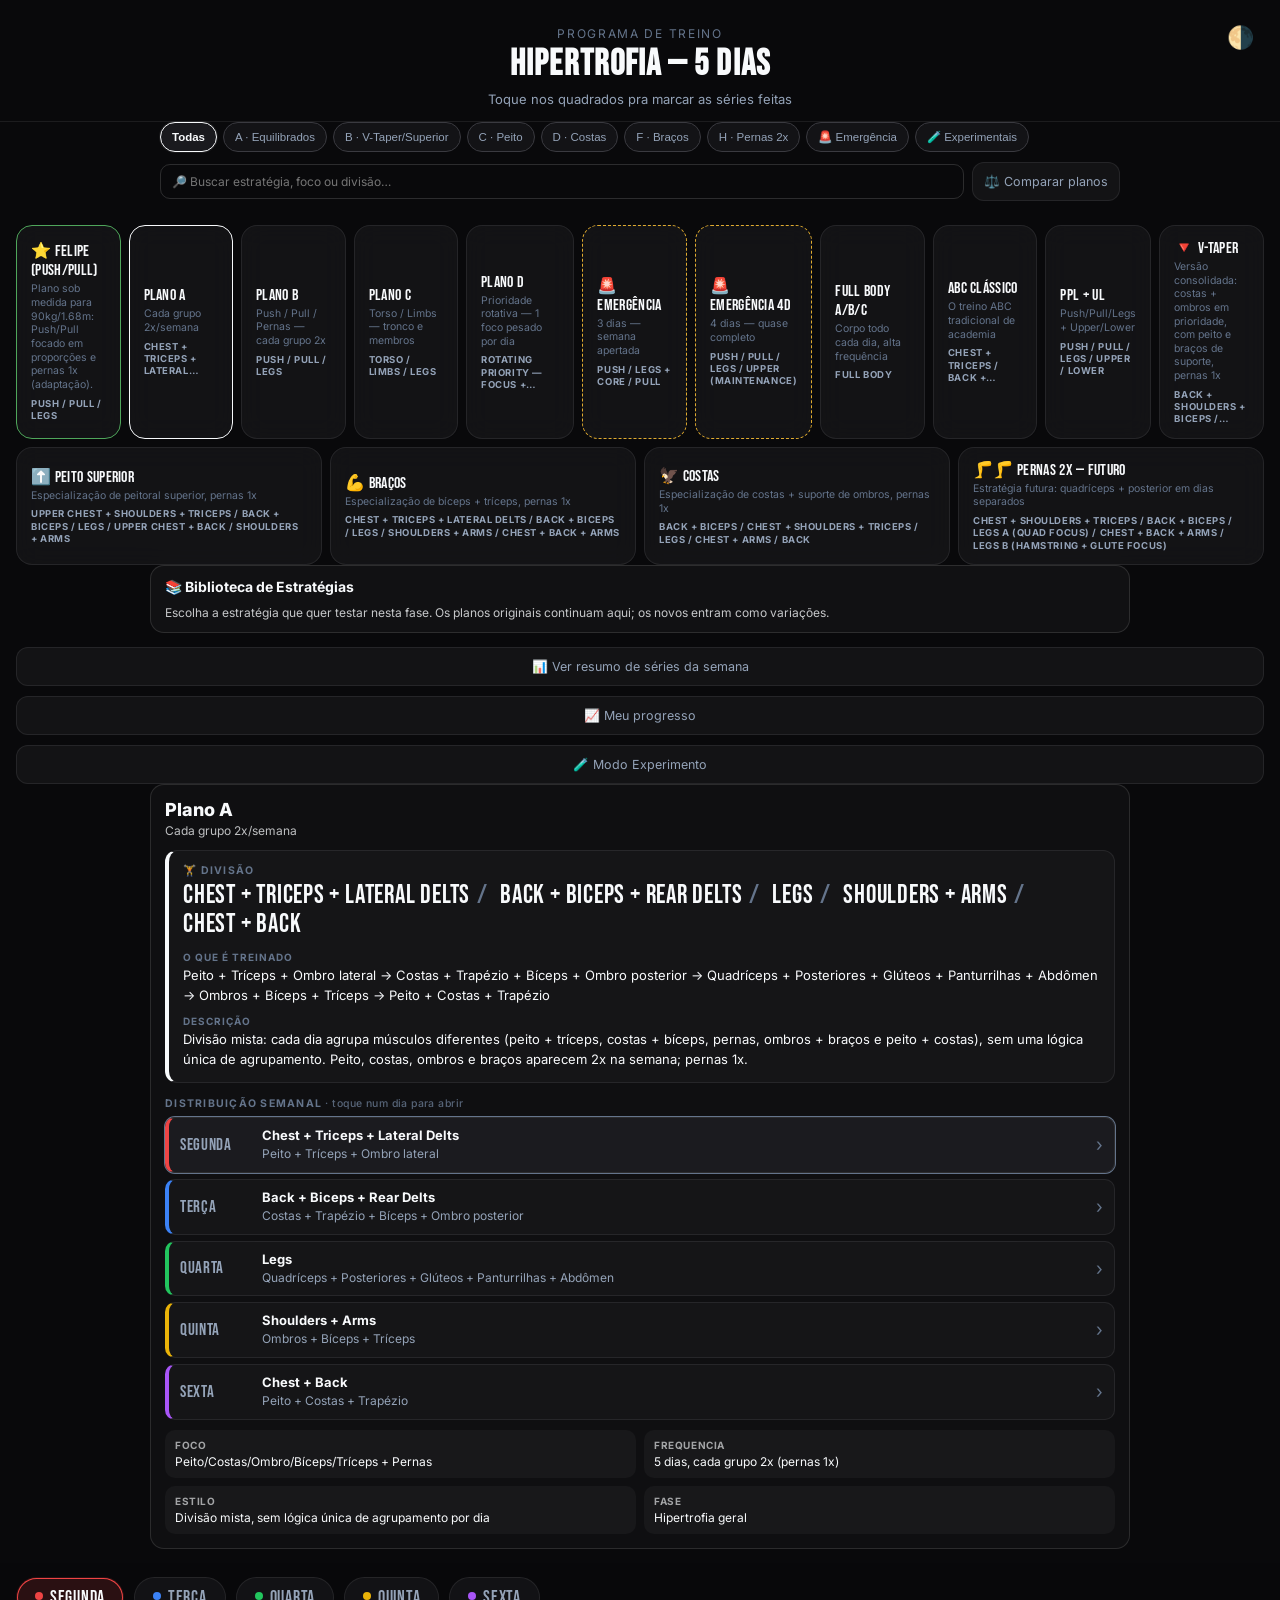
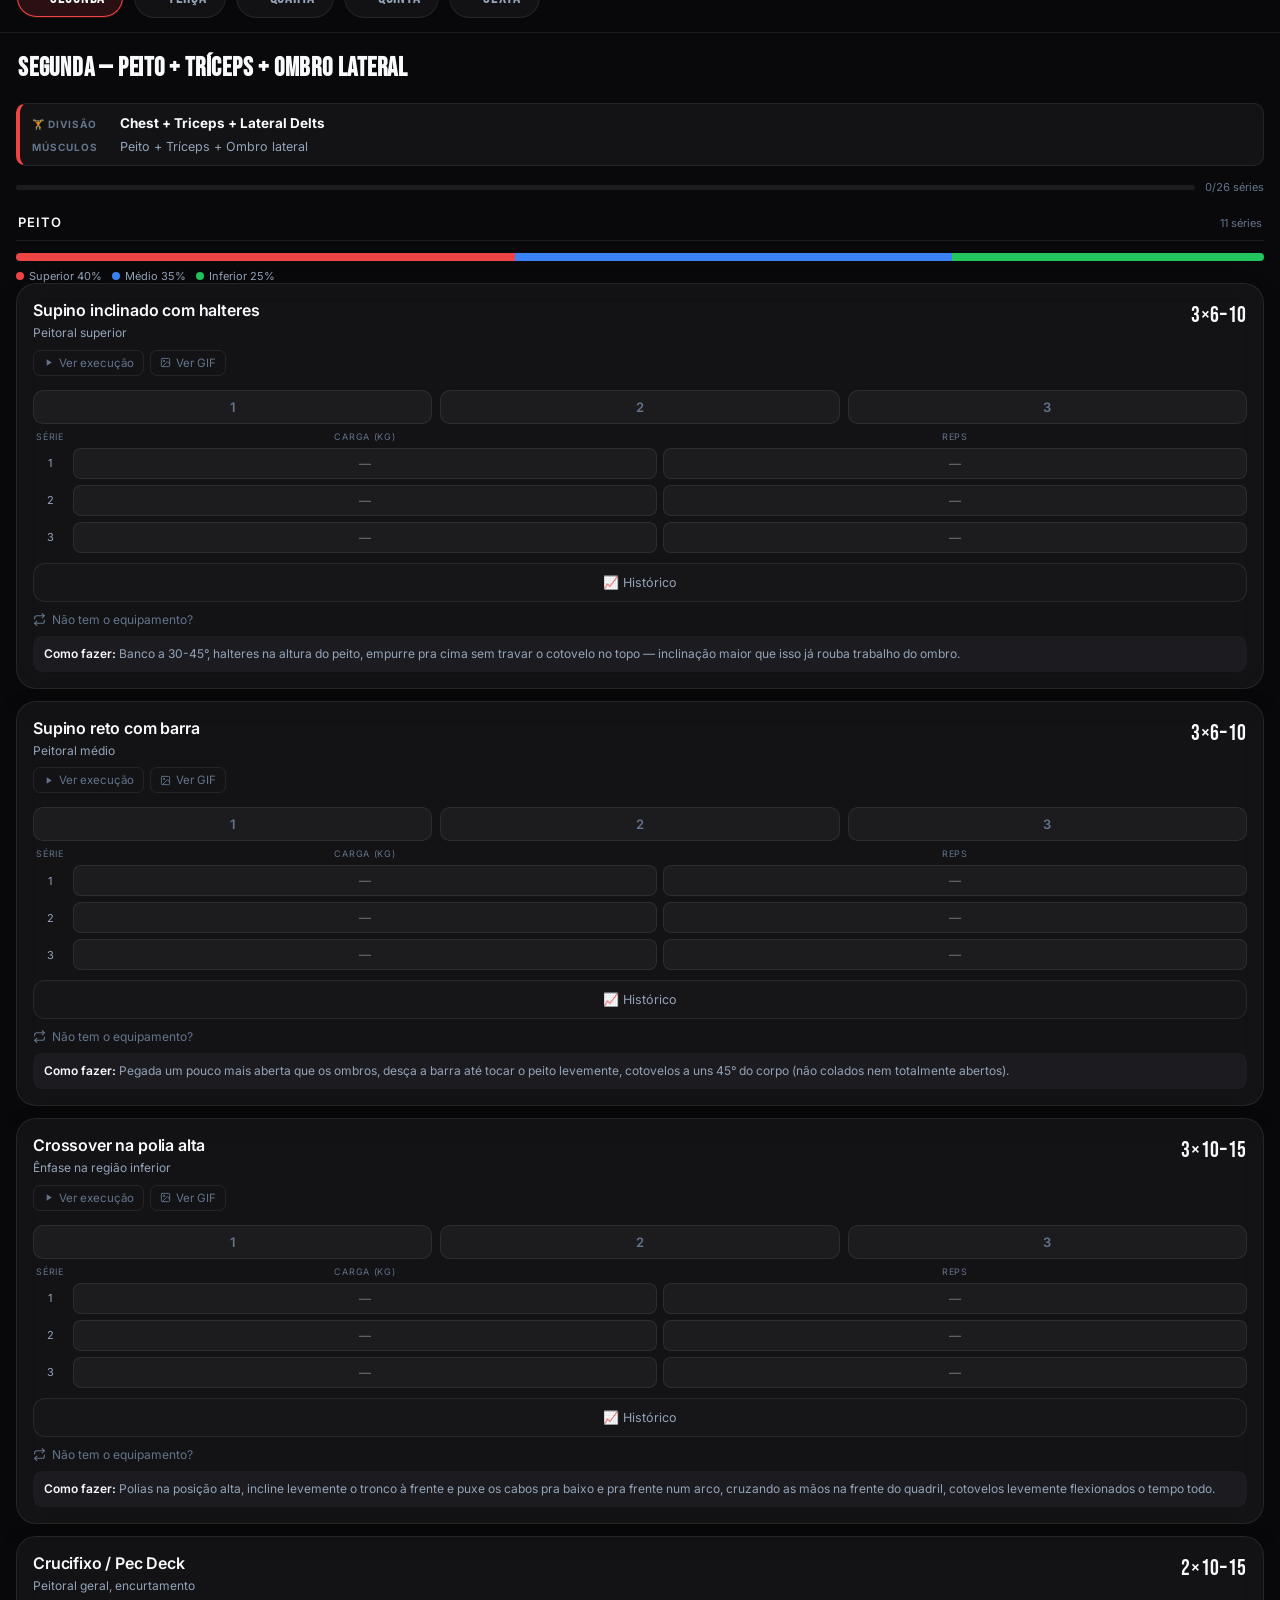
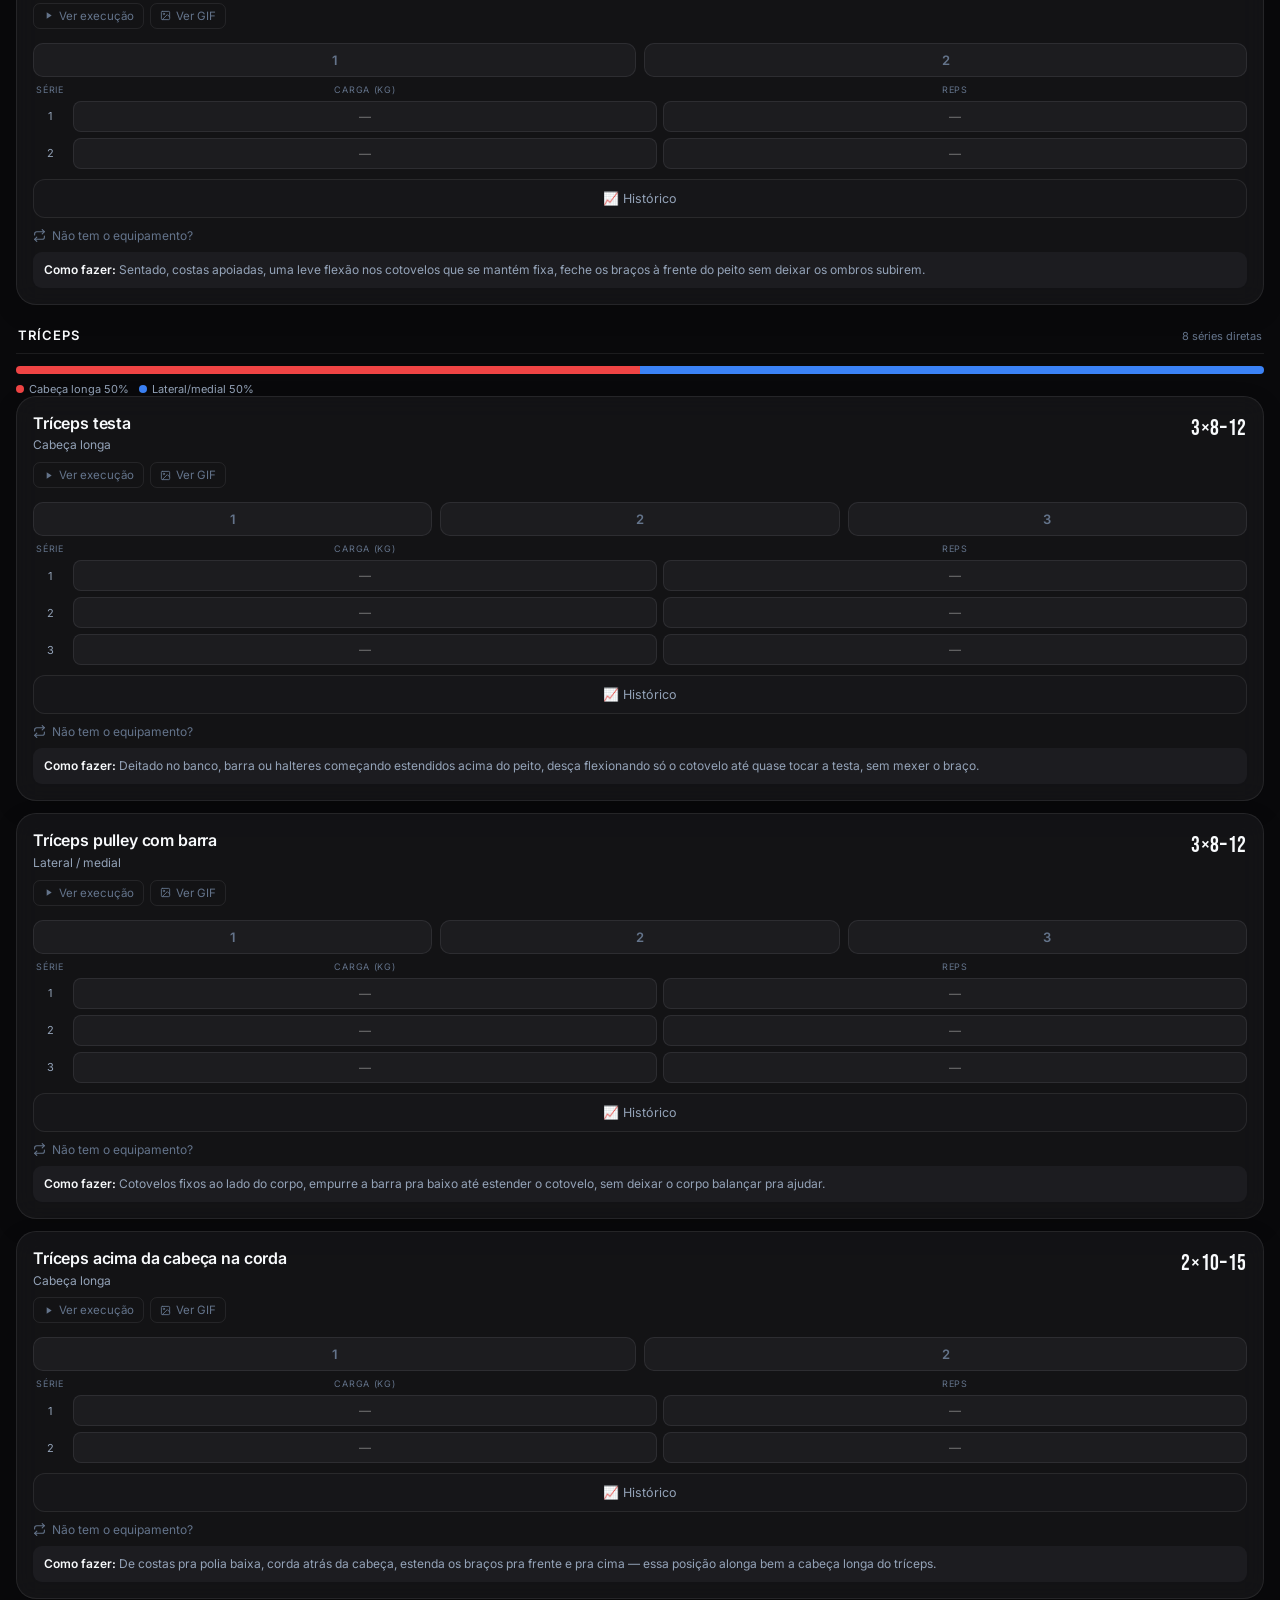
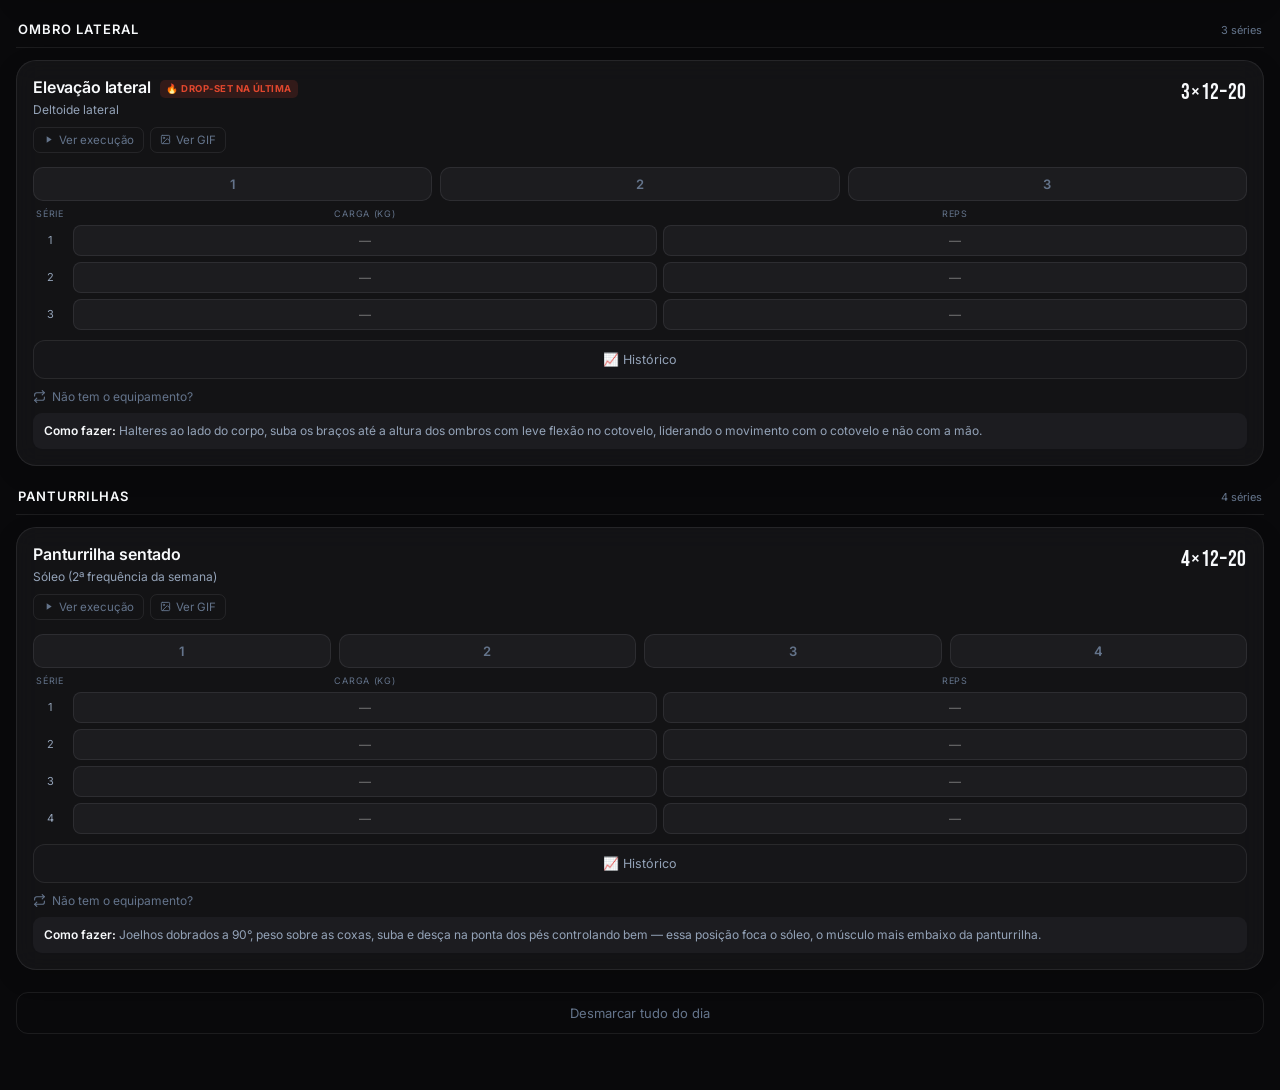
==== commit a829b9e9: "Corrige bug onde plano 'rec' antigo sobrescrevia o novo" ====
--- a/index.html
+++ b/index.html
@@ -1184,121 +1184,6 @@
           { name: "Bíceps + Tríceps", total: "4 séries", exercises: [
             { name:"Rosca inclinada", scheme:"2×10–12", target:"Bíceps, manutenção", alts:["Rosca alternada inclinada","Rosca Scott","Rosca martelo"] },
             { name:"Tríceps corda", scheme:"2×10–15", target:"Tríceps, manutenção", alts:["Tríceps barra reta na polia","Tríceps corda unilateral","Tríceps testa"] },
-          ]},
-        ]
-      },
-    }
-  },
-  rec: {
-    label: "⭐ Recomendado",
-    desc: "Minha sugestão pra você", category:"A", tags:["HIPERTROFIA","RECOMENDADO","PERNAS 1X"],
-    meta: { foco:"Push/Pull, ângulos variados entre as duas sessões", frequencia:"5 dias, cada grupo 2x (pernas 1x)", estilo:"Curadoria com técnicas de intensidade pontuais (drop set, rosca 21)", fase:"Recomendação pessoal pro contexto atual" },
-    days: {
-      seg: {
-        label: "Segunda", color: "seg",
-        title: "Push A — Peito + Ombro + Tríceps",
-        note: "Compostos pesados primeiro, isolados por último. Volume de braço fica um pouco mais enxuto de propósito — tríceps e ombro anterior já trabalham bastante como auxiliares aqui.",
-        groups: [
-          { name: "Peito", total: "9 séries", split: [["Médio","ter",34],["Superior","seg",33],["Geral/alongamento","qua",33]], exercises: [
-            { name:"Supino reto com barra", scheme:"4×6–10", target:"Peitoral médio, compound", alts:["Supino reto com halteres","Supino reto no Smith","Flexão de braço tradicional"] },
-            { name:"Supino inclinado com halteres", scheme:"3×8–12", target:"Peitoral superior, posição alongada", alts:["Supino inclinado na máquina","Supino inclinado no Smith","Flexão inclinada"] },
-            { name:"Crucifixo com halteres", scheme:"2×10–15", target:"Peitoral geral, alongamento", alts:["Crossover na polia alta","Crucifixo no Pec Deck","Pec Deck"] },
-          ]},
-          { name: "Ombro", total: "7 séries diretas", split: [["Lateral","ter",57],["Anterior","seg",43]], exercises: [
-            { name:"Desenvolvimento militar com barra", scheme:"3×6–10", target:"Deltoide anterior, compound", alts:["Desenvolvimento com halteres","Desenvolvimento Arnold","Desenvolvimento na máquina"] },
-            { name:"Elevação lateral na polia", scheme:"3×12–20", target:"Deltoide lateral", alts:["Elevação lateral com halteres","Elevação lateral na máquina","Elevação lateral sentado"] },
-          ]},
-          { name: "Tríceps", total: "6 séries", exercises: [
-            { name:"Tríceps testa", scheme:"3×8–12", target:"Cabeça longa, alongamento", alts:["Tríceps testa com halteres","Tríceps testa na polia","Tríceps francês"] },
-            { name:"Tríceps corda", scheme:"3×10–15", target:"Lateral / medial", alts:["Tríceps barra reta na polia","Tríceps corda unilateral","Tríceps pulley com barra"] },
-          ]},
-        ]
-      },
-      ter: {
-        label: "Terça", color: "ter",
-        title: "Pull A — Costas + Bíceps + Ombro posterior",
-        note: "Puxada larga + remada de espessura + isolamento de bíceps em posição alongada.",
-        groups: [
-          { name: "Costas", total: "10 séries", split: [["Largura","ter",60],["Espessura","seg",30],["Detalhe","qui",10]], exercises: [
-            { name:"Puxada alta aberta", scheme:"4×6–10", target:"Largura / dorsal", alts:["Puxada na máquina articulada","Puxada supinada (pegada inversa)","Puxada alta neutra"] },
-            { name:"Remada curvada", scheme:"3×6–10", target:"Espessura", alts:["Remada cavalinho","Remada na máquina articulada","Remada unilateral com halter (serrote)"] },
-            { name:"Puxada alta com triângulo", scheme:"3×8–12", target:"Largura, maior amplitude", alts:["Puxada supinada (pegada inversa)","Puxada na máquina articulada","Puxada alta neutra"] },
-          ]},
-          { name: "Ombro posterior", total: "3 séries", exercises: [
-            { name:"Crucifixo inverso", scheme:"3×12–20", target:"Deltoide posterior", alts:["Crucifixo inverso na máquina","Face pull na polia","Crucifixo inverso no banco inclinado"] },
-          ]},
-          { name: "Trapézio", total: "3 séries", exercises: [
-            { name:"Encolhimento com halteres", scheme:"3×10–15", target:"Trapézio superior", alts:["Encolhimento com barra","Encolhimento na máquina Smith","Remada alta com barra"] },
-          ]},
-          { name: "Bíceps", total: "5 séries", exercises: [
-            { name:"Rosca inclinada", scheme:"3×8–12", target:"Cabeça longa, posição alongada", alts:["Rosca alternada inclinada","Rosca martelo","Rosca 21"] },
-            { name:"Rosca martelo", scheme:"2×10–15", target:"Braquial", alts:["Rosca martelo na polia com corda","Rosca martelo alternada","Rosca Zottman"] },
-          ]},
-        ]
-      },
-      qua: {
-        label: "Quarta", color: "qua",
-        title: "Pernas completas",
-        note: "Stiff logo depois do agachamento — os dois compostos com você ainda fresco, isoladores por último.",
-        groups: [
-          { name: "Quadríceps", total: "9 séries", exercises: [
-            { name:"Agachamento livre", scheme:"4×6–10", target:"Quadríceps geral / força", alts:["Leg press 45°","Agachamento no Smith","Hack machine"] },
-            { name:"Leg press 45°", scheme:"3×8–12", target:"Quadríceps geral", alts:["Hack machine","Agachamento livre","Passada (afundo)"] },
-            { name:"Cadeira extensora", scheme:"2×10–15", target:"Quadríceps, definição", alts:["Agachamento búlgaro","Leg press unilateral (foco quadríceps)","Passada (afundo)"] },
-          ]},
-          { name: "Posterior", total: "6 séries", exercises: [
-            { name:"Stiff", scheme:"3×6–10", target:"Posterior de coxa, glúteo e lombar", alts:["Stiff com halteres","Levantamento terra romeno com barra","Good morning"] },
-            { name:"Mesa flexora", scheme:"3×8–12", target:"Posterior de coxa", alts:["Cadeira flexora","Flexora em pé (unilateral)","Stiff com halteres"] },
-          ]},
-          { name: "Glúteos", total: "3 séries", exercises: [
-            { name:"Hip thrust", scheme:"3×8–12", target:"Glúteo direto", alts:["Elevação pélvica no chão","Cadeira abdutora","Agachamento sumô"] },
-          ]},
-          { name: "Panturrilha e abdômen", total: "9 séries", exercises: [
-            { name:"Panturrilha em pé", scheme:"3×8–12", target:"Gastrocnêmio", alts:["Panturrilha sentado","Panturrilha no Smith","Panturrilha no leg press"] },
-            { name:"Panturrilha sentado", scheme:"3×12–20", target:"Sóleo", alts:["Panturrilha em pé","Panturrilha no Smith","Panturrilha unilateral com halteres"] },
-            { name:"Abdominal na polia", scheme:"3×10–15", target:"Reto abdominal", alts:["Abdominal no solo","Roda abdominal (ab wheel)","Prancha com carga"] },
-          ]},
-        ]
-      },
-      qui: {
-        label: "Quinta", color: "qui",
-        title: "Push B — Peito + Ombro + Tríceps",
-        note: "Mesmos músculos de segunda, ângulos e equipamentos diferentes — sem repetir o mesmo movimento duas vezes na semana.",
-        groups: [
-          { name: "Peito", total: "8 séries", split: [["Superior","seg",38],["Médio","ter",25],["Superior/alongado","qua",38]], exercises: [
-            { name:"Supino inclinado na máquina", scheme:"3×8–12", target:"Peitoral superior", alts:["Supino inclinado com halteres","Supino inclinado no Smith","Flexão inclinada"] },
-            { name:"Pec Deck", scheme:"2×10–15", target:"Peitoral médio", alts:["Crucifixo com halteres","Crossover na polia alta","Crucifixo no Pec Deck"] },
-            { name:"Crossover na polia baixa", scheme:"3×10–15", target:"Peitoral superior, alongamento", alts:["Flexão de braço com pés elevados","Crucifixo inclinado com halteres","Supino neutro com halteres"] },
-          ]},
-          { name: "Ombro", total: "7 séries diretas", split: [["Lateral","ter",57],["Anterior","seg",43]], exercises: [
-            { name:"Desenvolvimento Arnold", scheme:"3×8–12", target:"Deltoide anterior", alts:["Desenvolvimento com halteres","Desenvolvimento militar com barra","Desenvolvimento na máquina"] },
-            { name:"Elevação lateral com halteres", scheme:"3×12–20", target:"Deltoide lateral", alts:["Elevação lateral na polia","Elevação lateral na máquina","Elevação lateral sentado"] },
-          ]},
-          { name: "Tríceps", total: "6 séries", exercises: [
-            { name:"Tríceps francês", scheme:"3×8–12", target:"Cabeça longa, alongamento", alts:["Tríceps francês com halteres","Tríceps francês unilateral","Tríceps testa"] },
-            { name:"Tríceps pulley com corda", scheme:"3×10–15", target:"Lateral / medial. Última série: drop set (tire ~25% do peso e continue até a falha, sem descansar)", alts:["Tríceps pulley com barra","Tríceps corda","Tríceps testa na polia"] },
-          ]},
-        ]
-      },
-      sex: {
-        label: "Sexta", color: "sex",
-        title: "Pull B — Costas + Bíceps + Ombro posterior",
-        note: "Fecha a semana com foco em detalhe e controle — unilaterais e a rosca 21 como técnica de intensidade.",
-        groups: [
-          { name: "Costas", total: "9 séries", split: [["Espessura","seg",44],["Unilateral","qua",34],["Detalhe","qui",22]], exercises: [
-            { name:"Remada cavalinho", scheme:"3×6–10", target:"Espessura", alts:["Remada curvada com barra","Remada na máquina articulada","Remada curvada"] },
-            { name:"Pulldown unilateral na polia", scheme:"2×10–15", target:"Dorsal / controle, unilateral", alts:["Puxada supinada (pegada inversa)","Remada unilateral com halter (serrote)","Puxada unilateral na máquina"] },
-            { name:"Remada baixa com triângulo", scheme:"2×10–15", target:"Romboides / trapézio médio", alts:["Remada baixa com barra reta","Remada unilateral com halter (serrote)","Remada baixa unilateral"] },
-          ]},
-          { name: "Ombro posterior", total: "3 séries", exercises: [
-            { name:"Face pull na polia", scheme:"3×12–20", target:"Posterior / rotadores", alts:["Crucifixo inverso no banco inclinado","Crucifixo inverso na máquina","Remada alta com barra"] },
-          ]},
-          { name: "Trapézio", total: "3 séries", exercises: [
-            { name:"Encolhimento com barra", scheme:"3×10–15", target:"Trapézio superior", alts:["Encolhimento com halteres","Encolhimento na máquina Smith","Encolhimento com barra trap (hex bar)"] },
-          ]},
-          { name: "Bíceps", total: "5 séries", exercises: [
-            { name:"Rosca Scott", scheme:"3×8–12", target:"Cabeça curta", alts:["Rosca Scott na polia","Rosca Scott com halteres","Rosca Scott unilateral"] },
-            { name:"Rosca 21", scheme:"2×21", target:"Braço todo — técnica de intensidade (7 embaixo + 7 em cima + 7 completas, sem descanso entre blocos)", alts:["Rosca concentrada","Rosca direta W","Rosca martelo"] },
           ]},
         ]
       },
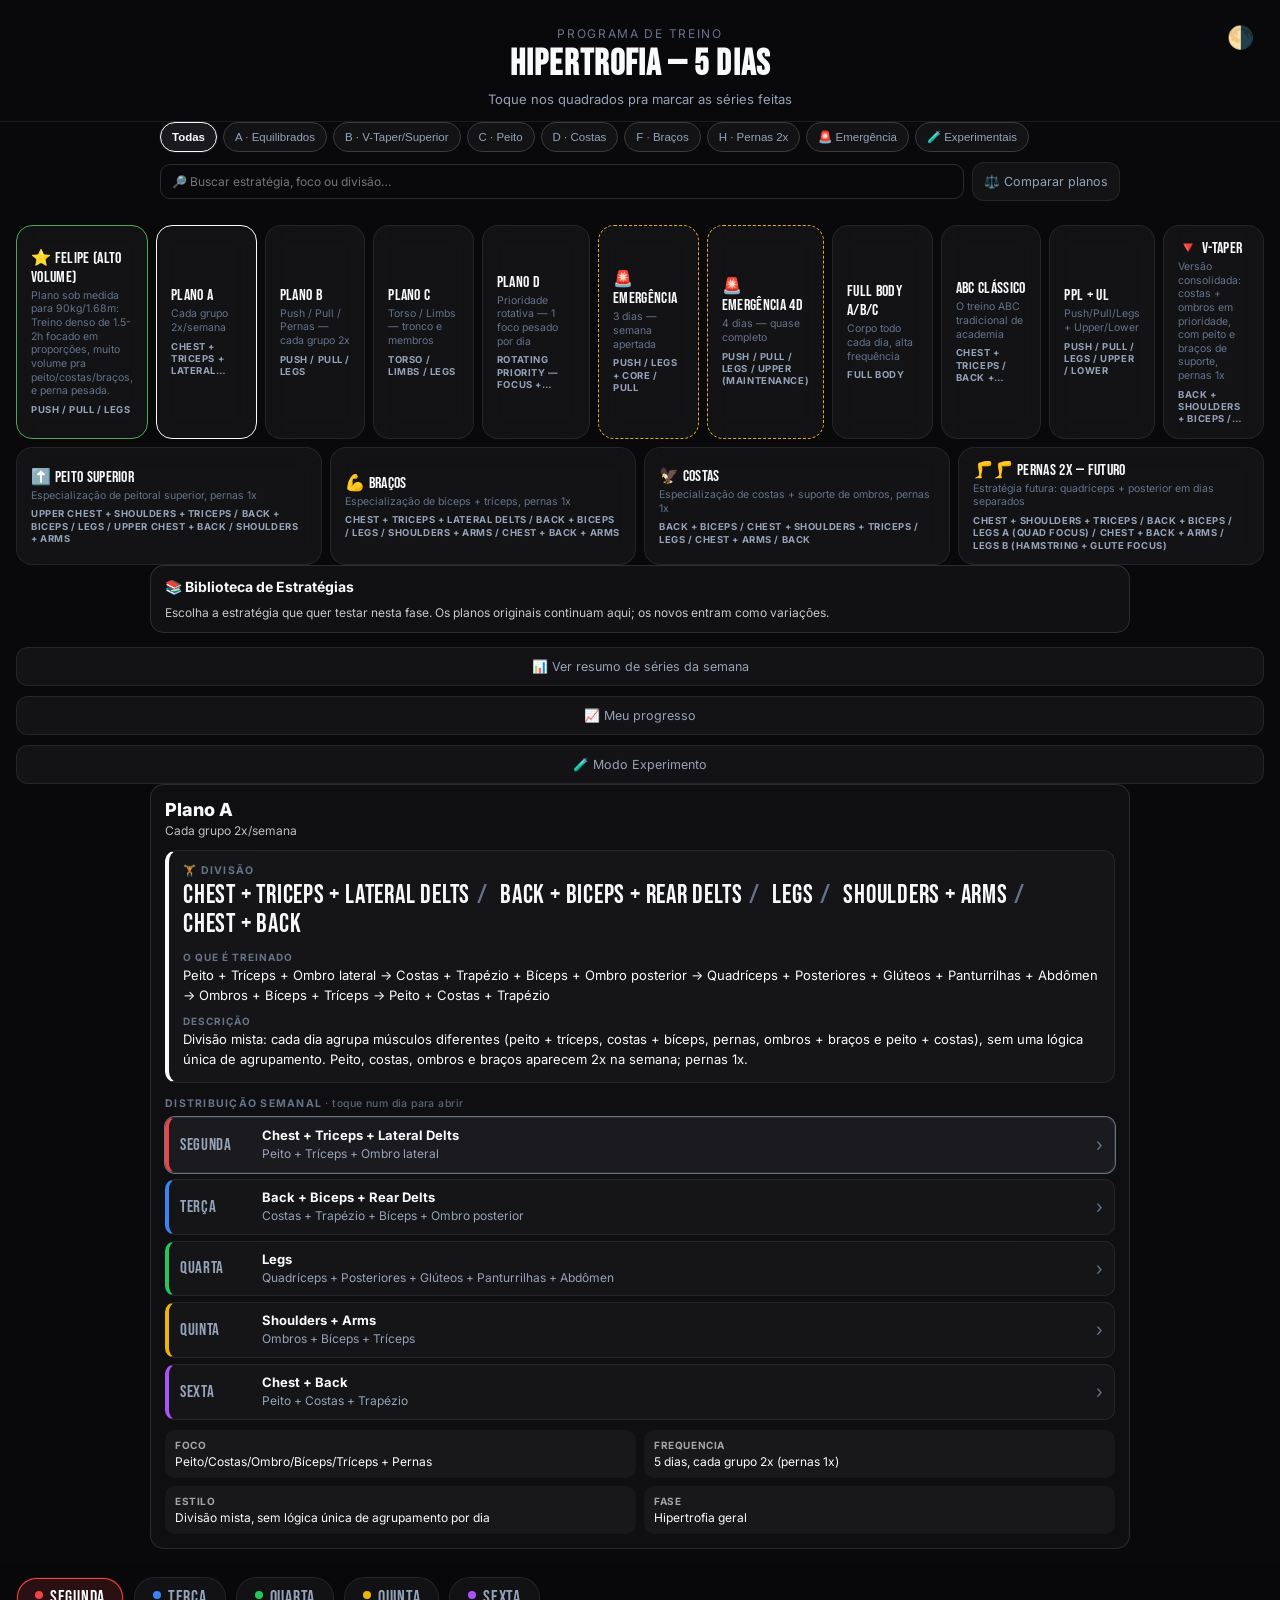
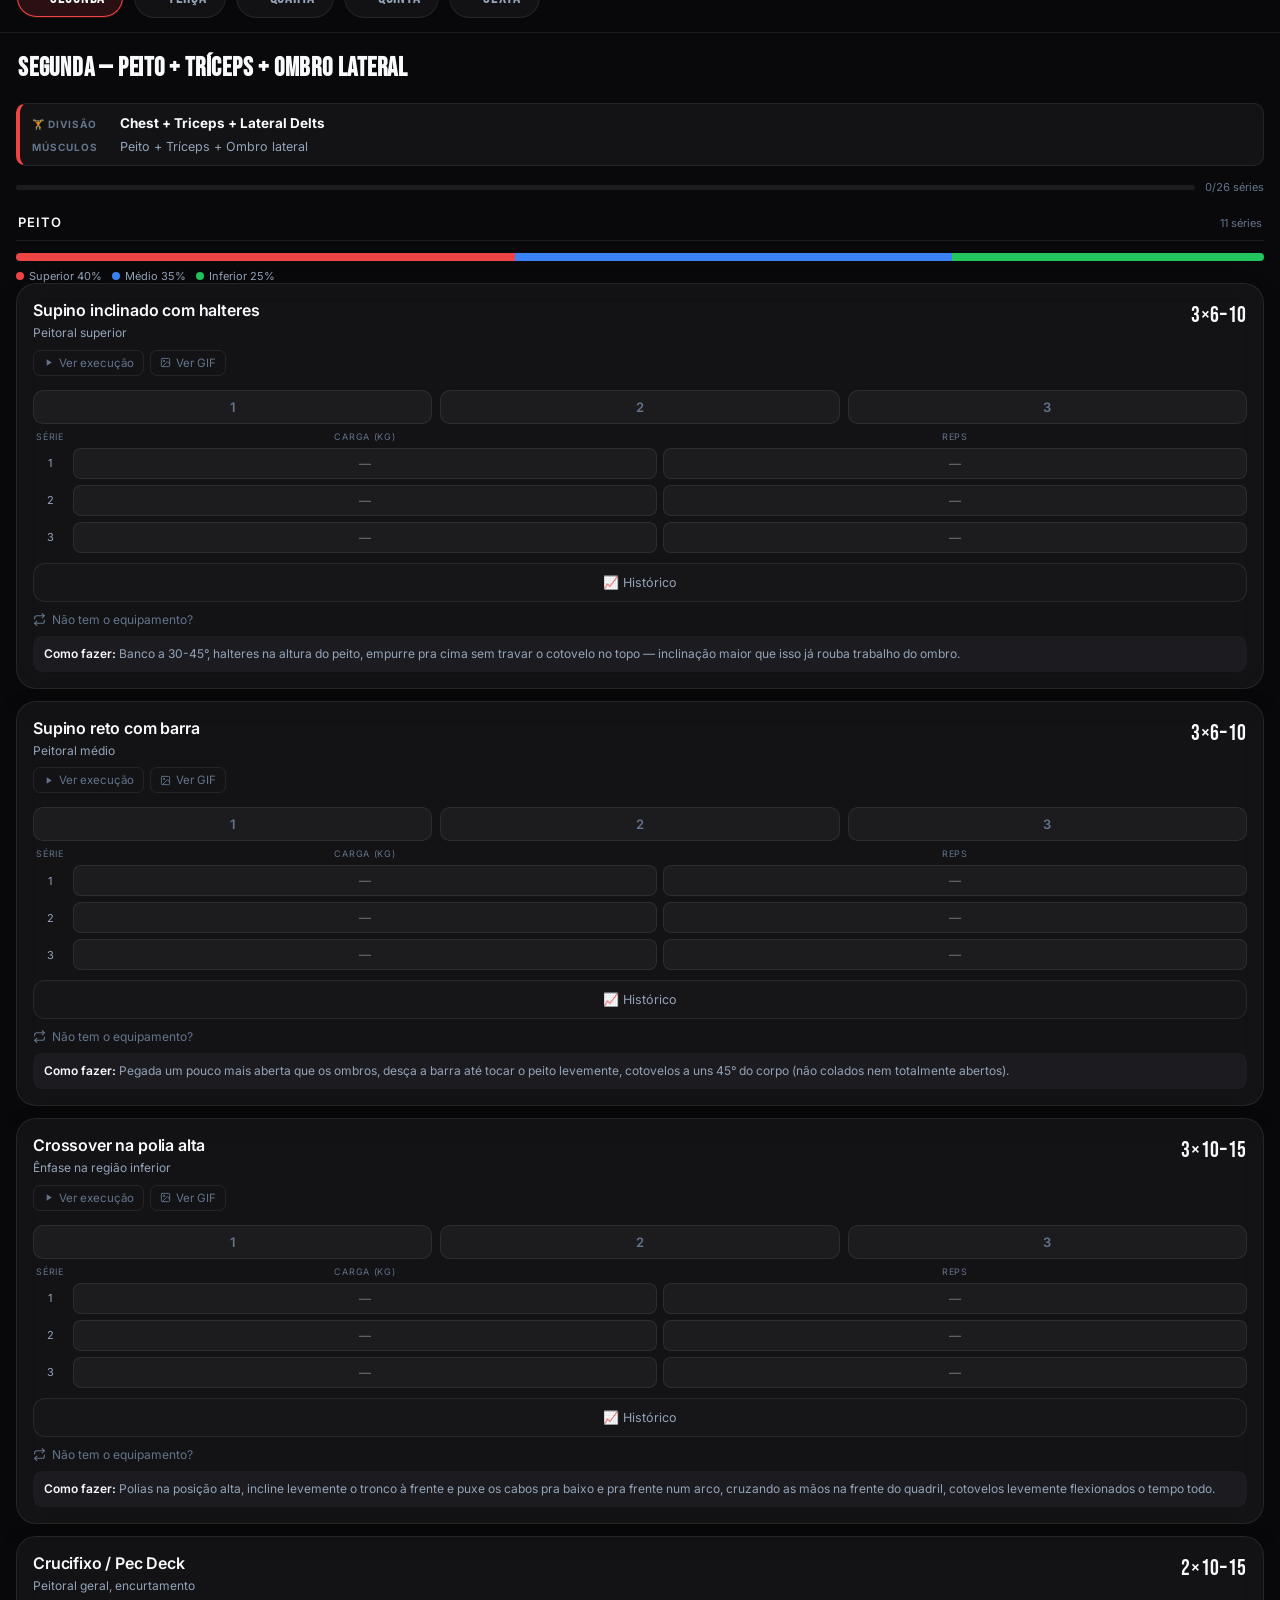
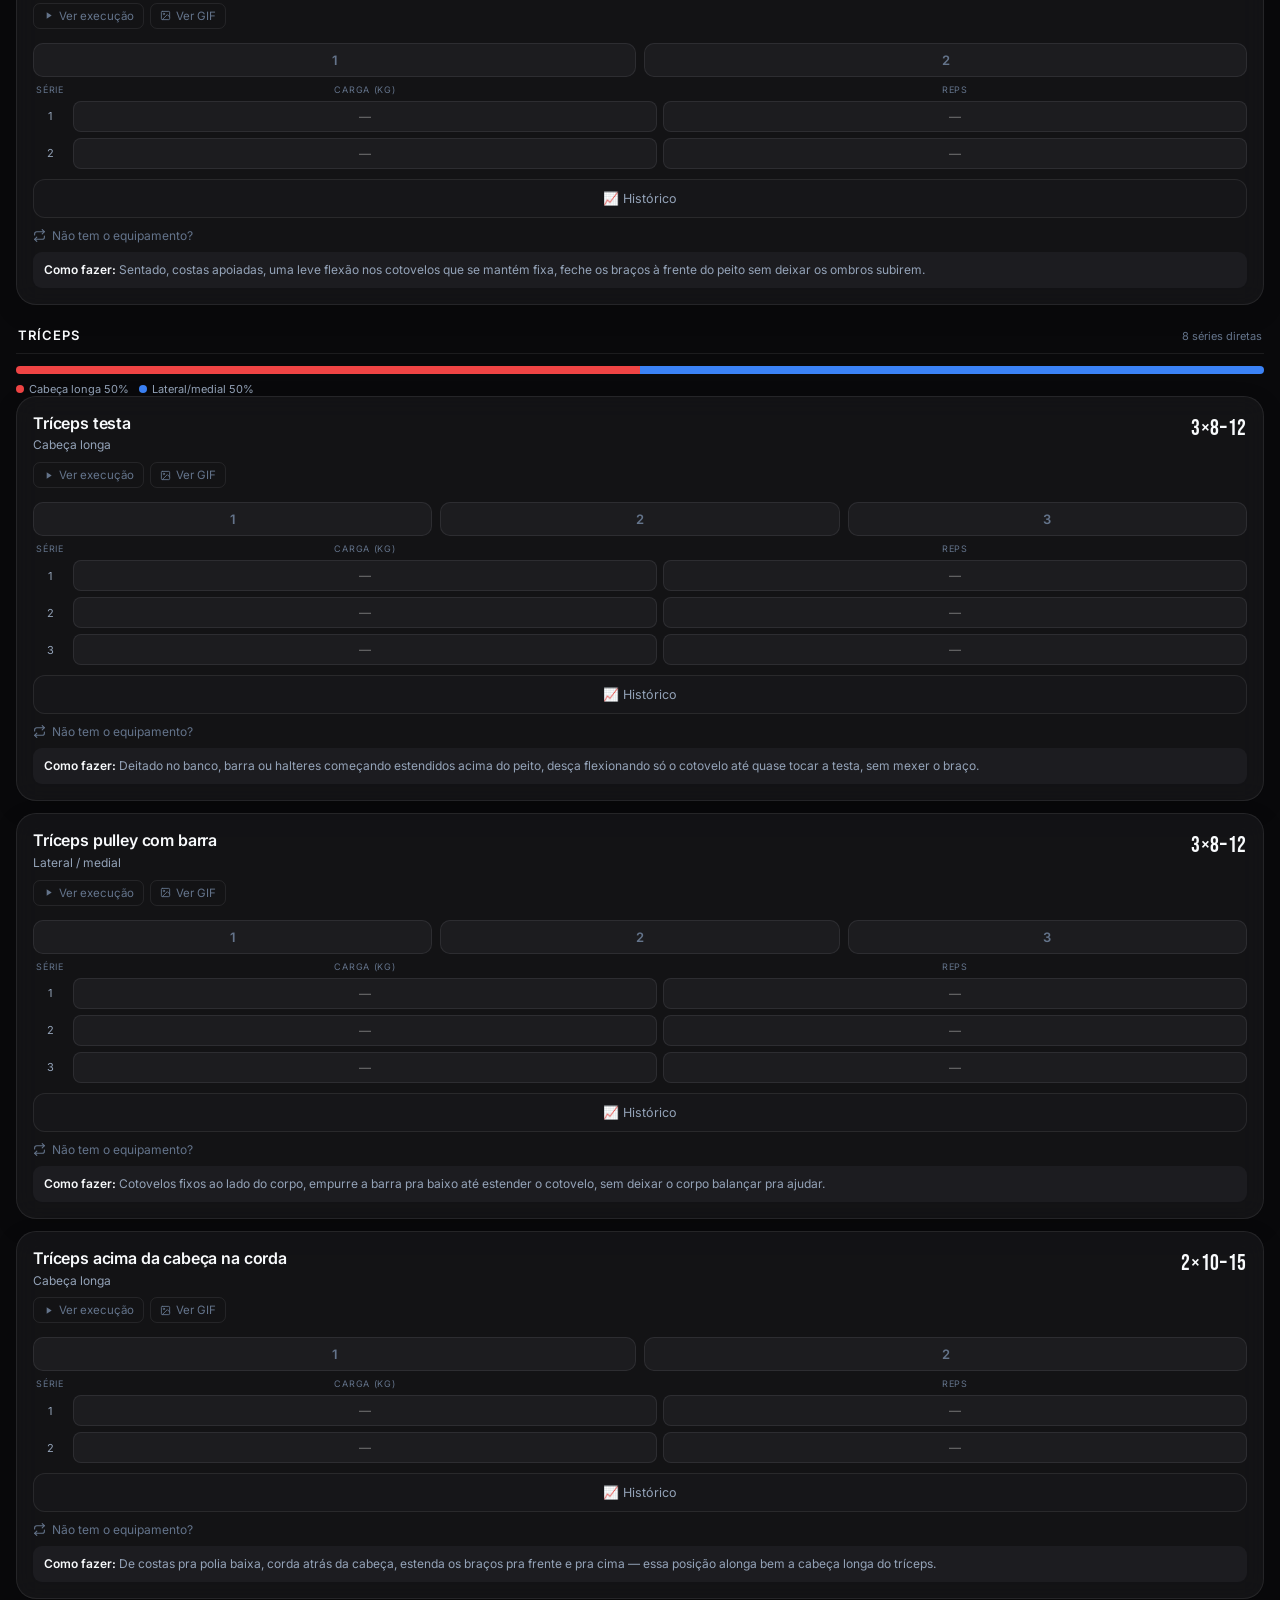
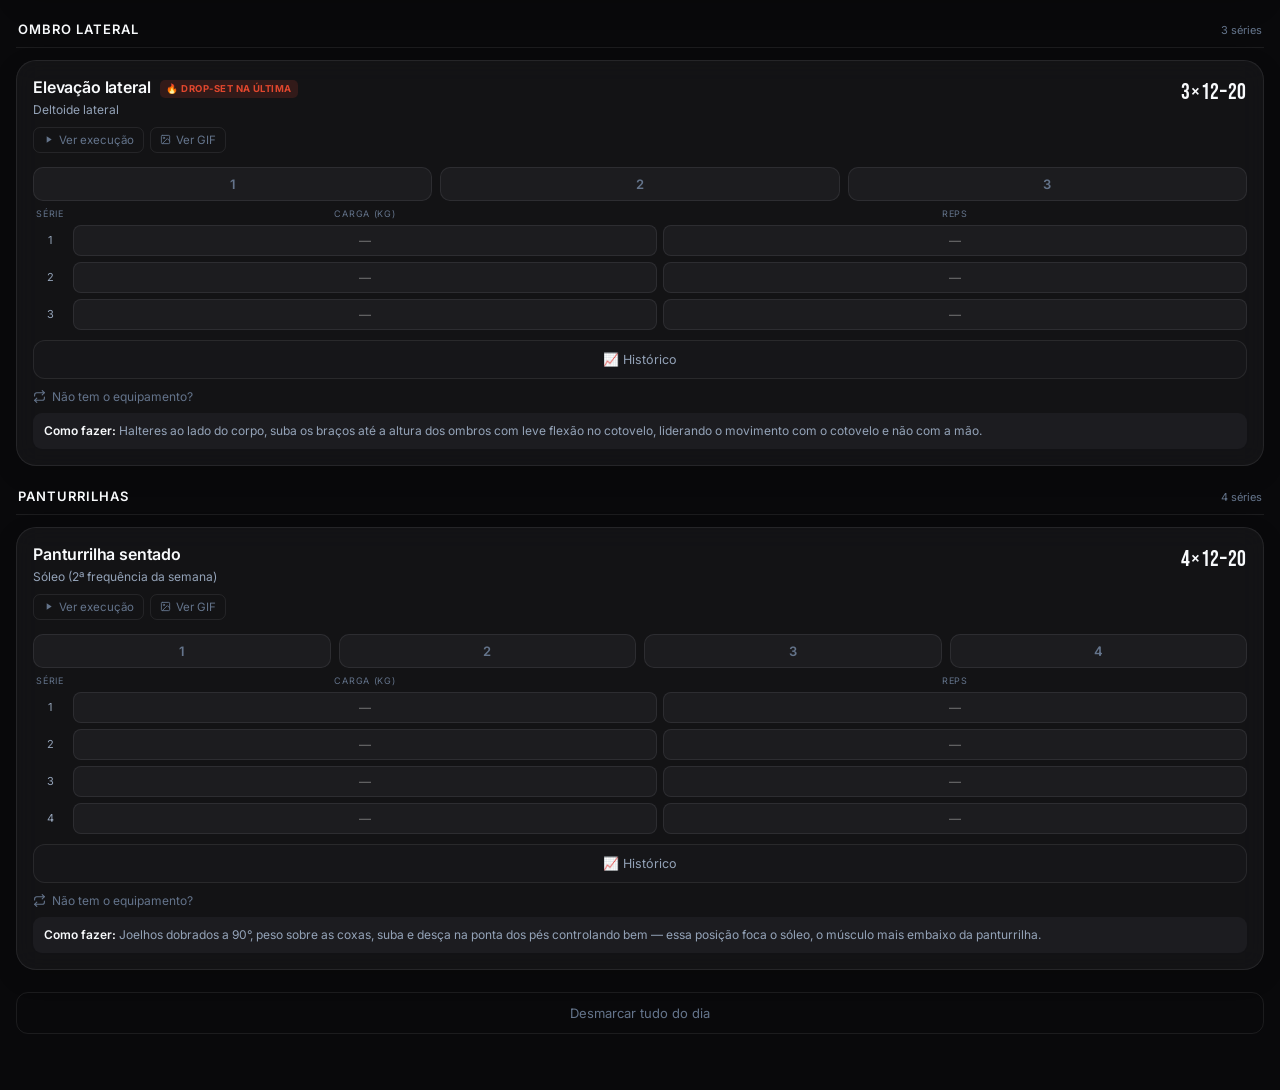
==== commit 9eb03e0e: "Aumenta o volume do treino rec para 1.5h-2h, endurece o treino de perna e adiciona notas de descanso" ====
--- a/index.html
+++ b/index.html
@@ -453,94 +453,111 @@
 
 const PLANS = {
   rec: {
-    label: "⭐ Felipe (Push/Pull)",
-    desc: "Plano sob medida para 90kg/1.68m: Push/Pull focado em proporções e pernas 1x (adaptação).", category:"A", tags:["RECOMENDADO","HIPERTROFIA","PUSH/PULL","PERNAS 1X"],
-    meta: { foco:"Hipertrofia com foco em atingir todas as porções (2x) de formas diferentes", frequencia:"5 dias: Upper 2x, Lower 1x", estilo:"Push/Pull (Push/Pull/Legs/Push/Pull)", fase:"Felipe - Adaptação e Hipertrofia" },
+    label: "⭐ Felipe (Alto Volume)",
+    desc: "Plano sob medida para 90kg/1.68m: Treino denso de 1.5-2h focado em proporções, muito volume pra peito/costas/braços, e perna pesada.", category:"A", tags:["RECOMENDADO","HIPERTROFIA","PUSH/PULL","ALTO VOLUME"],
+    meta: { foco:"Alto Volume (1.5h - 2h) - Hipertrofia Extrema", frequencia:"5 dias: Upper 2x, Lower 1x", estilo:"Push/Pull pesado", fase:"Felipe - Construção de Massa" },
     days: {
       seg: {
         label: "Segunda", color: "seg", title: "Push A — Peito Superior + Ombro Anterior",
-        note: "Treino de empurrar focado na parte alta do peitoral e desenvolvimento de ombros.",
-        groups: [
-          { name: "Peito", total: "7 séries", exercises: [
-            { name:"Supino inclinado com halteres", scheme:"4×8–12", target:"Peitoral superior", alts:["Supino inclinado na máquina","Supino inclinado no Smith"] },
-            { name:"Supino reto com barra", scheme:"3×6–10", target:"Peitoral médio/geral", alts:["Supino reto com halteres","Supino reto no Smith"] }
+        note: "Descanso sugerido: 90s a 120s para compostos pesados (Supinos, Desenvolvimento). 60s para isoladores (Elevação Lateral, Tríceps).",
+        groups: [
+          { name: "Peito", total: "14 séries", exercises: [
+            { name:"Supino inclinado com halteres", scheme:"4×8–10", target:"Peitoral superior", alts:["Supino inclinado na máquina","Supino inclinado no Smith"] },
+            { name:"Supino inclinado na máquina", scheme:"3×10–12", target:"Peitoral superior (falha)", alts:["Crucifixo inclinado com halteres"] },
+            { name:"Supino reto com barra", scheme:"4×6–10", target:"Peitoral médio/geral", alts:["Supino reto com halteres","Supino reto no Smith"] },
+            { name:"Crossover polia baixa", scheme:"3×12–15", target:"Peitoral superior (isolamento)", alts:["Crucifixo declinado"] }
+          ]},
+          { name: "Ombros", total: "10 séries", exercises: [
+            { name:"Desenvolvimento militar com barra", scheme:"4×6–10", target:"Deltoide anterior", alts:["Desenvolvimento com halteres","Desenvolvimento Arnold"] },
+            { name:"Elevação lateral com halteres", scheme:"3×10–15", target:"Deltoide lateral", alts:["Elevação lateral na máquina"] },
+            { name:"Elevação lateral na polia", scheme:"3×12–20", target:"Deltoide lateral", advanced: "🔥 Drop-set na última", alts:["Elevação lateral unilateral"] }
+          ]},
+          { name: "Tríceps", total: "10 séries", exercises: [
+            { name:"Tríceps testa", scheme:"4×8–12", target:"Cabeça longa (alongamento)", alts:["Tríceps francês com halteres"] },
+            { name:"Tríceps francês unilateral na polia", scheme:"3×10–15", target:"Cabeça longa", alts:["Tríceps na polia acima da cabeça"] },
+            { name:"Tríceps pulley com corda", scheme:"3×12–15", target:"Cabeça lateral", alts:["Tríceps corda unilateral"] }
+          ]}
+        ]
+      },
+      ter: {
+        label: "Terça", color: "ter", title: "Pull A — Dorsal Largura + Bíceps Curto",
+        note: "Descanso sugerido: 90s a 120s nas Puxadas e Remadas Pesadas. 60s a 90s para bíceps e isoladores.",
+        groups: [
+          { name: "Costas", total: "14 séries", exercises: [
+            { name:"Puxada alta aberta", scheme:"4×8–12", target:"Dorsal (Largura)", advanced: "🔥 Pico de contração", alts:["Puxada na máquina articulada"] },
+            { name:"Puxada alta com triângulo", scheme:"3×8–12", target:"Dorsal (Amplitude máxima)", alts:["Puxada supinada"] },
+            { name:"Remada curvada", scheme:"4×8–10", target:"Espessura geral", alts:["Remada cavalinho"] },
+            { name:"Pulldown unilateral na polia", scheme:"3×10–15", target:"Dorsal (isolamento)", alts:["Pullover na polia"] }
+          ]},
+          { name: "Ombro Posterior", total: "4 séries", exercises: [
+            { name:"Crucifixo inverso na máquina", scheme:"4×12–15", target:"Deltoide posterior", alts:["Face pull na polia"] }
+          ]},
+          { name: "Bíceps", total: "10 séries", exercises: [
+            { name:"Rosca Scott", scheme:"4×8–12", target:"Bíceps (Cabeça curta)", alts:["Rosca Scott na polia"] },
+            { name:"Rosca direta W", scheme:"3×8–10", target:"Massa geral", alts:["Rosca direta com barra reta"] },
+            { name:"Rosca concentrada", scheme:"3×12–15", target:"Pico do bíceps", advanced: "🔥 Rest-pause na última", alts:["Rosca aranha"] }
+          ]}
+        ]
+      },
+      qua: {
+        label: "Quarta", color: "qua", title: "Legs — Destruição Total",
+        note: "Descanso sugerido: 2 a 3 minutos no Agachamento e Leg Press. 90s nos isoladores (Extensora/Flexora). Treino completo e pesado.",
+        groups: [
+          { name: "Quadríceps", total: "13 séries", exercises: [
+            { name:"Agachamento livre", scheme:"4×6–10", target:"Quadríceps geral", alts:["Agachamento no Smith"] },
+            { name:"Leg press 45°", scheme:"4×8–12", target:"Quadríceps geral pesadão", alts:["Hack machine"] },
+            { name:"Cadeira extensora", scheme:"5×10–15", target:"Quadríceps isolado", advanced: "🔥 Drop-set nas duas últimas", alts:["Leg press unilateral"] }
+          ]},
+          { name: "Posteriores e Glúteos", total: "10 séries", exercises: [
+            { name:"Stiff", scheme:"4×8–12", target:"Posterior + Glúteo", alts:["Levantamento terra romeno com barra"] },
+            { name:"Mesa flexora", scheme:"3×10–15", target:"Posterior isolado", alts:["Cadeira flexora"] },
+            { name:"Cadeira flexora", scheme:"3×10–15", target:"Posterior (encurtamento)", advanced: "🔥 Rest-pause na última", alts:["Flexora em pé (unilateral)"] }
+          ]},
+          { name: "Panturrilhas", total: "8 séries", exercises: [
+            { name:"Panturrilha no leg press", scheme:"4×12–20", target:"Gastrocnêmio", alts:["Panturrilha em pé"] },
+            { name:"Panturrilha sentado", scheme:"4×12–20", target:"Sóleo", advanced: "🔥 Pico de contração de 2s", alts:["Panturrilha unilateral com halteres"] }
+          ]}
+        ]
+      },
+      qui: {
+        label: "Quinta", color: "qui", title: "Push B — Peito Inferior/Geral + Tríceps",
+        note: "Descanso sugerido: 90s a 120s para peito. 60s para ombros e tríceps. Mantenha o ritmo alto.",
+        groups: [
+          { name: "Peito", total: "13 séries", exercises: [
+            { name:"Supino reto com halteres", scheme:"4×8–10", target:"Peitoral médio (amplitude máxima)", alts:["Supino reto com barra"] },
+            { name:"Supino declinado na máquina", scheme:"3×8–12", target:"Peitoral inferior", alts:["Supino declinado com barra","Mergulho nas paralelas"] },
+            { name:"Pec Deck", scheme:"3×10–15", target:"Peitoral isolado", alts:["Crucifixo com halteres"] },
+            { name:"Crossover na polia alta", scheme:"3×12–15", target:"Ênfase inferior", advanced: "🔥 Rest-pause na última", alts:["Crucifixo declinado"] }
           ]},
           { name: "Ombros", total: "7 séries", exercises: [
-            { name:"Desenvolvimento militar com barra", scheme:"3×6–10", target:"Deltoide anterior", alts:["Desenvolvimento com halteres","Desenvolvimento Arnold"] },
-            { name:"Elevação lateral", scheme:"4×12–20", target:"Deltoide lateral", advanced: "🔥 Drop-set na última", alts:["Elevação lateral na polia","Elevação lateral na máquina"] }
-          ]},
-          { name: "Tríceps", total: "4 séries", exercises: [
-            { name:"Tríceps testa", scheme:"4×8–12", target:"Cabeça longa (alongamento)", alts:["Tríceps francês com halteres","Tríceps na polia acima da cabeça"] }
-          ]}
-        ]
-      },
-      ter: {
-        label: "Terça", color: "ter", title: "Pull A — Dorsal Largura + Bíceps",
-        note: "Treino de puxar focado em expandir as costas (dorsal) e isolar o bíceps.",
-        groups: [
-          { name: "Costas", total: "10 séries", exercises: [
-            { name:"Puxada alta aberta", scheme:"4×6–10", target:"Dorsal (Largura)", advanced: "🔥 Pico de contração", alts:["Puxada na máquina articulada","Puxada supinada"] },
-            { name:"Remada curvada", scheme:"3×8–12", target:"Espessura geral", alts:["Remada cavalinho","Remada na máquina articulada"] },
-            { name:"Pulldown unilateral na polia", scheme:"3×10–15", target:"Dorsal (isolamento)", alts:["Pullover na polia","Puxada unilateral na máquina"] }
-          ]},
-          { name: "Ombro Posterior", total: "3 séries", exercises: [
-            { name:"Crucifixo inverso", scheme:"3×12–20", target:"Deltoide posterior", alts:["Face pull na polia","Crucifixo inverso na máquina"] }
-          ]},
-          { name: "Bíceps", total: "5 séries", exercises: [
-            { name:"Rosca Scott", scheme:"3×8–12", target:"Bíceps (Cabeça curta)", alts:["Rosca Scott na polia","Rosca concentrada"] },
-            { name:"Rosca direta W", scheme:"2×6–10", target:"Massa geral", alts:["Rosca direta com barra reta","Rosca direta na polia"] }
-          ]}
-        ]
-      },
-      qua: {
-        label: "Quarta", color: "qua", title: "Legs — Adaptação",
-        note: "O único dia de perna da semana, feito para estimular tudo sem te destruir enquanto se adapta.",
-        groups: [
-          { name: "Quadríceps", total: "6 séries", exercises: [
-            { name:"Leg press 45°", scheme:"3×8–12", target:"Quadríceps geral", alts:["Agachamento livre","Hack machine"] },
-            { name:"Cadeira extensora", scheme:"3×10–15", target:"Quadríceps isolado", alts:["Agachamento búlgaro","Leg press unilateral"] }
-          ]},
-          { name: "Posteriores e Glúteos", total: "5 séries", exercises: [
-            { name:"Stiff", scheme:"3×8–12", target:"Posterior + Glúteo", alts:["Stiff com halteres","Levantamento terra romeno com barra"] },
-            { name:"Mesa flexora", scheme:"2×10–15", target:"Posterior isolado", alts:["Cadeira flexora","Flexora em pé (unilateral)"] }
-          ]},
-          { name: "Panturrilhas", total: "4 séries", exercises: [
-            { name:"Panturrilha no leg press", scheme:"4×12–20", target:"Gastrocnêmio", alts:["Panturrilha em pé","Panturrilha sentado"] }
-          ]}
-        ]
-      },
-      qui: {
-        label: "Quinta", color: "qui", title: "Push B — Peito Inferior + Tríceps Medial",
-        note: "Foco diferente no peito e tríceps em relação à segunda-feira.",
-        groups: [
-          { name: "Peito", total: "7 séries", exercises: [
-            { name:"Supino reto com halteres", scheme:"4×8–12", target:"Peitoral médio (amplitude)", alts:["Supino reto com barra","Supino reto no Smith"] },
-            { name:"Crossover na polia alta", scheme:"3×10–15", target:"Ênfase inferior", alts:["Pec Deck","Crucifixo declinado"] }
-          ]},
-          { name: "Ombros", total: "4 séries", exercises: [
-            { name:"Elevação lateral na polia", scheme:"4×12–20", target:"Deltoide lateral (tensão constante)", alts:["Elevação lateral com halteres","Elevação lateral sentado"] }
-          ]},
-          { name: "Tríceps", total: "5 séries", exercises: [
-            { name:"Tríceps pulley com barra", scheme:"3×8–12", target:"Lateral / medial", advanced: "🔥 Rest-pause na última", alts:["Tríceps pulley com corda","Tríceps testa"] },
-            { name:"Tríceps corda", scheme:"2×10–15", target:"Cabeça lateral (abertura)", alts:["Tríceps unilateral na polia","Tríceps francês"] }
+            { name:"Desenvolvimento com halteres", scheme:"3×8–12", target:"Deltoide anterior", alts:["Desenvolvimento Arnold"] },
+            { name:"Elevação lateral na polia (por trás)", scheme:"4×12–20", target:"Deltoide lateral (tensão constante)", alts:["Elevação lateral com halteres"] }
+          ]},
+          { name: "Tríceps", total: "10 séries", exercises: [
+            { name:"Tríceps pulley com barra", scheme:"4×8–12", target:"Lateral / medial", alts:["Tríceps pulley com corda"] },
+            { name:"Tríceps francês com halteres", scheme:"3×10–12", target:"Cabeça longa", alts:["Tríceps testa"] },
+            { name:"Tríceps coice (kickback) na polia", scheme:"3×12–15", target:"Contração final", advanced: "🔥 Pico de contração", alts:["Tríceps unilateral inverso"] }
           ]}
         ]
       },
       sex: {
         label: "Sexta", color: "sex", title: "Pull B — Costas Espessura + Bíceps Longo",
-        note: "O foco aqui é deixar as costas densas (miolo das costas e trapézio) e trabalhar o braquial do braço.",
-        groups: [
-          { name: "Costas", total: "8 séries", exercises: [
-            { name:"Remada cavalinho", scheme:"3×6–10", target:"Espessura", alts:["Remada curvada com barra","Remada unilateral com halter (serrote)"] },
-            { name:"Remada baixa com triângulo", scheme:"3×8–12", target:"Romboides / Trapézio médio", alts:["Remada na máquina articulada","Remada baixa com barra reta"] },
-            { name:"Puxada alta com triângulo", scheme:"2×8–12", target:"Dorsal (amplitude)", alts:["Puxada supinada","Puxada alta neutra"] }
-          ]},
-          { name: "Trapézio", total: "4 séries", exercises: [
-            { name:"Encolhimento com halteres", scheme:"4×10–15", target:"Trapézio superior", alts:["Encolhimento com barra","Remada alta com barra"] }
-          ]},
-          { name: "Bíceps", total: "5 séries", exercises: [
-            { name:"Rosca inclinada", scheme:"3×8–12", target:"Cabeça longa (posição alongada)", alts:["Rosca alternada inclinada","Rosca direta W"] },
-            { name:"Rosca martelo", scheme:"2×10–15", target:"Braquial", alts:["Rosca martelo na polia com corda","Rosca Zottman"] }
+        note: "Descanso sugerido: 90s a 120s para remadas. 60s para trapézio e bíceps. Fechando a semana com foco no miolo das costas.",
+        groups: [
+          { name: "Costas", total: "14 séries", exercises: [
+            { name:"Remada cavalinho", scheme:"4×6–10", target:"Espessura", alts:["Remada curvada com barra"] },
+            { name:"Remada baixa com triângulo", scheme:"4×8–12", target:"Romboides / Trapézio médio", alts:["Remada na máquina articulada"] },
+            { name:"Remada unilateral com halter (serrote)", scheme:"3×8–12", target:"Dorsal + Espessura", alts:["Remada articulada unilateral"] },
+            { name:"Puxada supinada (pegada inversa)", scheme:"3×8–12", target:"Dorsal + Bíceps auxiliar", alts:["Puxada alta com triângulo"] }
+          ]},
+          { name: "Trapézio e Posterior de Ombro", total: "7 séries", exercises: [
+            { name:"Encolhimento com halteres", scheme:"4×10–15", target:"Trapézio superior", advanced: "🔥 Pico de contração de 2s", alts:["Encolhimento com barra"] },
+            { name:"Face pull na polia", scheme:"3×12–20", target:"Posterior de ombro / Rotadores", alts:["Crucifixo inverso"] }
+          ]},
+          { name: "Bíceps", total: "10 séries", exercises: [
+            { name:"Rosca inclinada", scheme:"4×8–12", target:"Cabeça longa (posição alongada)", alts:["Rosca alternada inclinada"] },
+            { name:"Rosca martelo", scheme:"3×10–12", target:"Braquial", alts:["Rosca martelo na polia com corda"] },
+            { name:"Rosca inversa na polia", scheme:"3×12–15", target:"Braquiorradial", advanced: "🔥 Drop-set na última", alts:["Rosca inversa com barra"] }
           ]}
         ]
       }
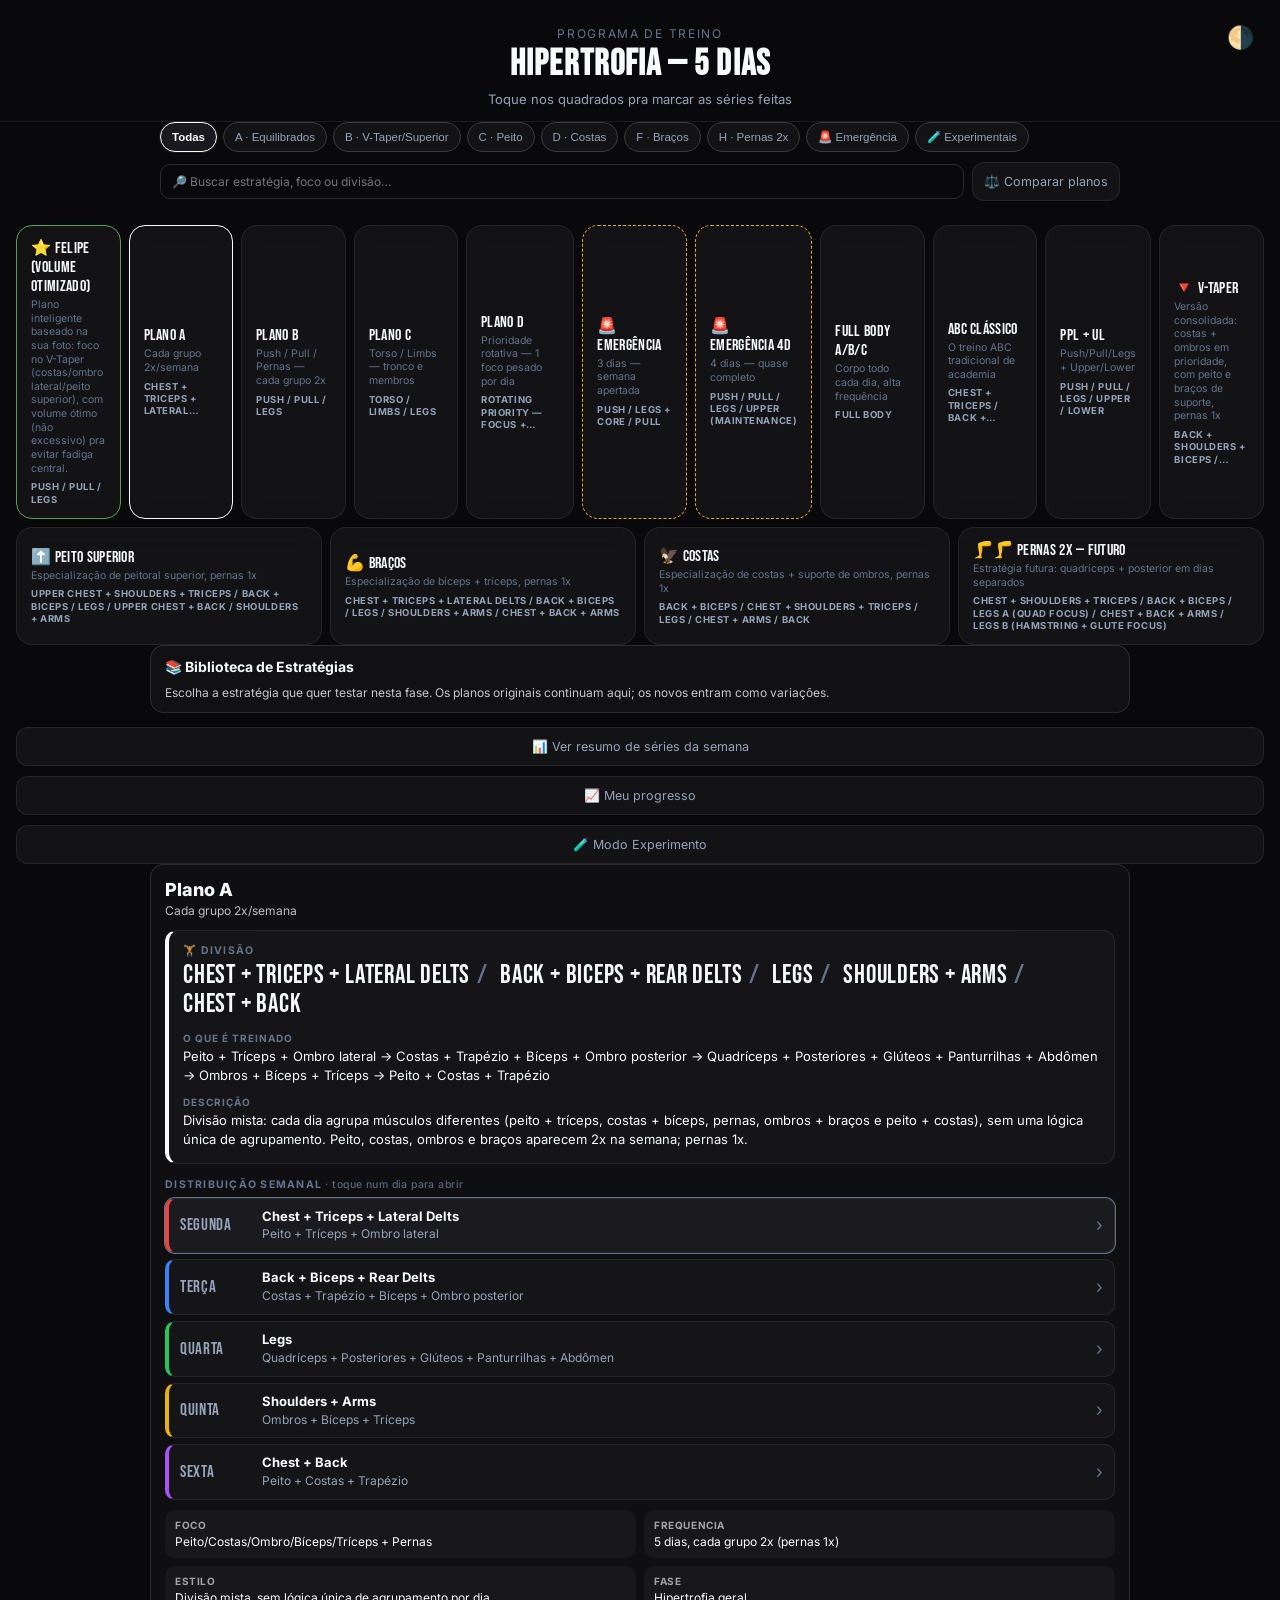
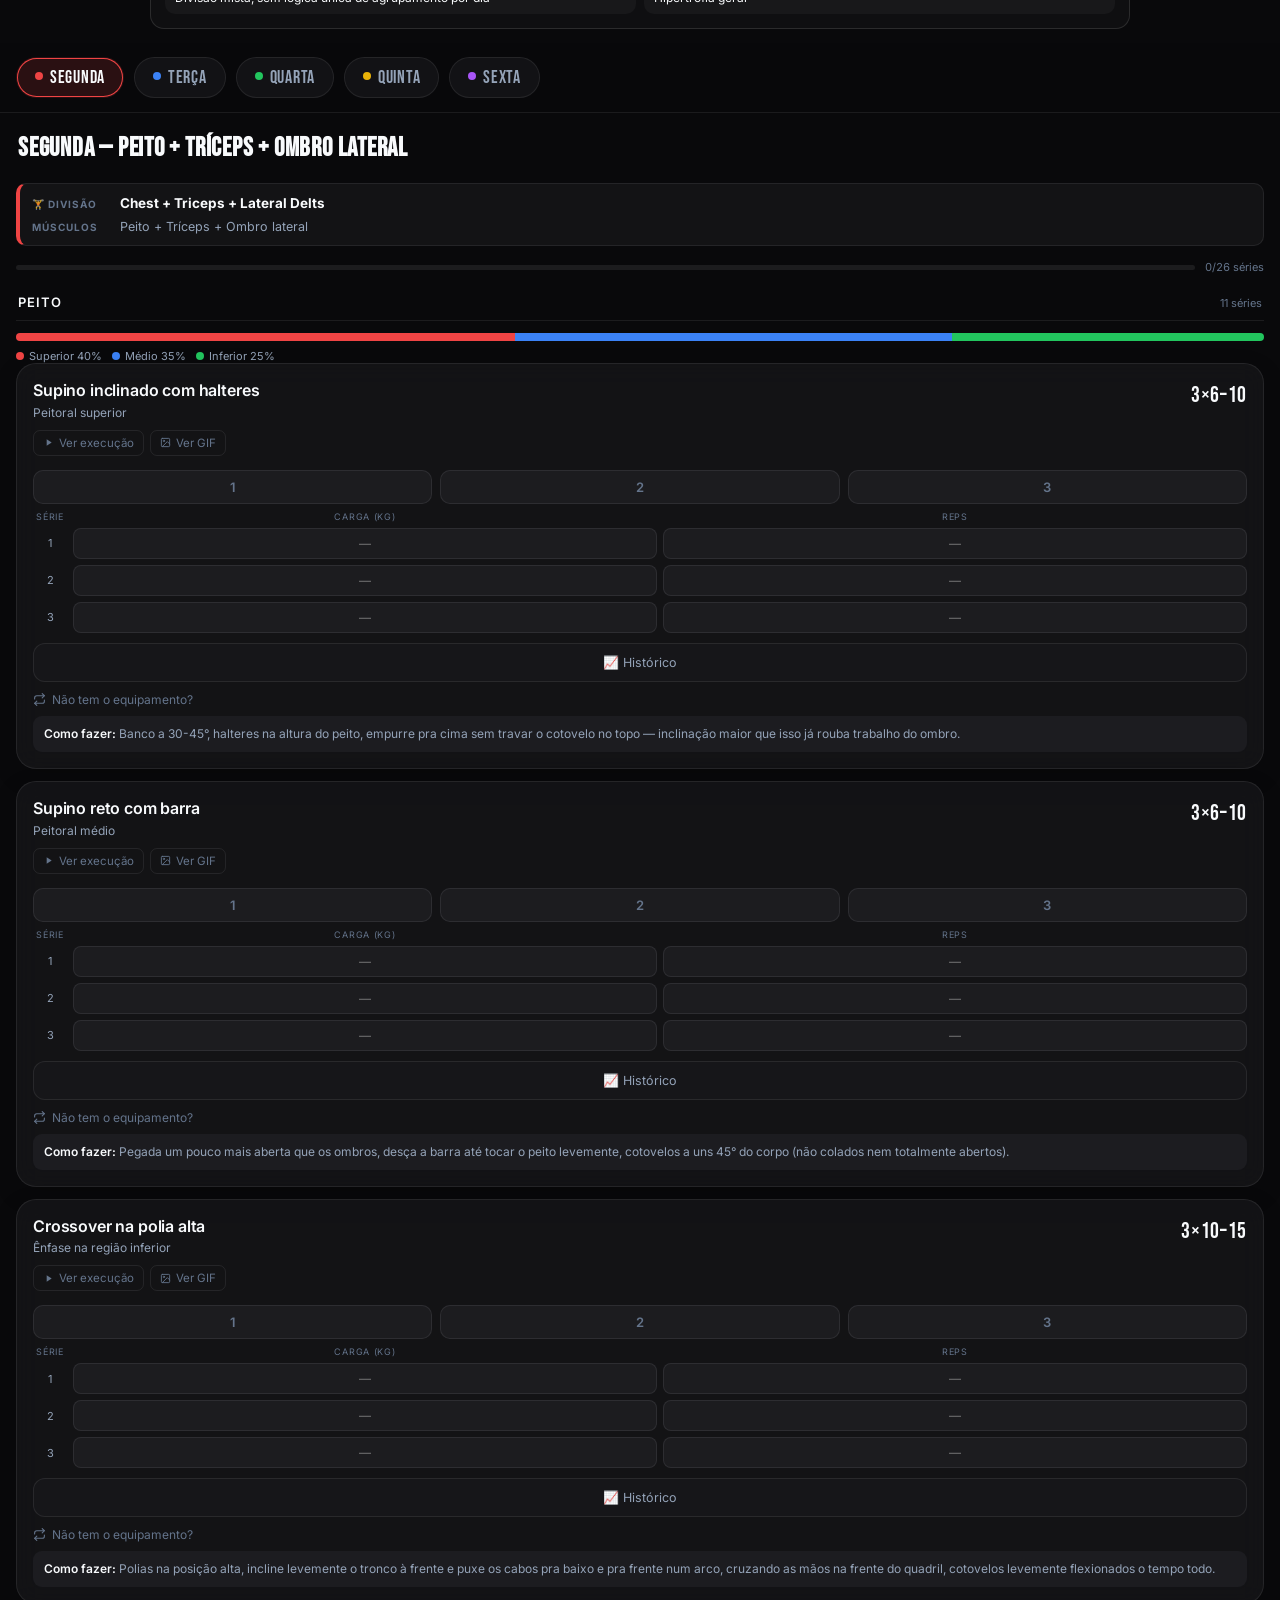
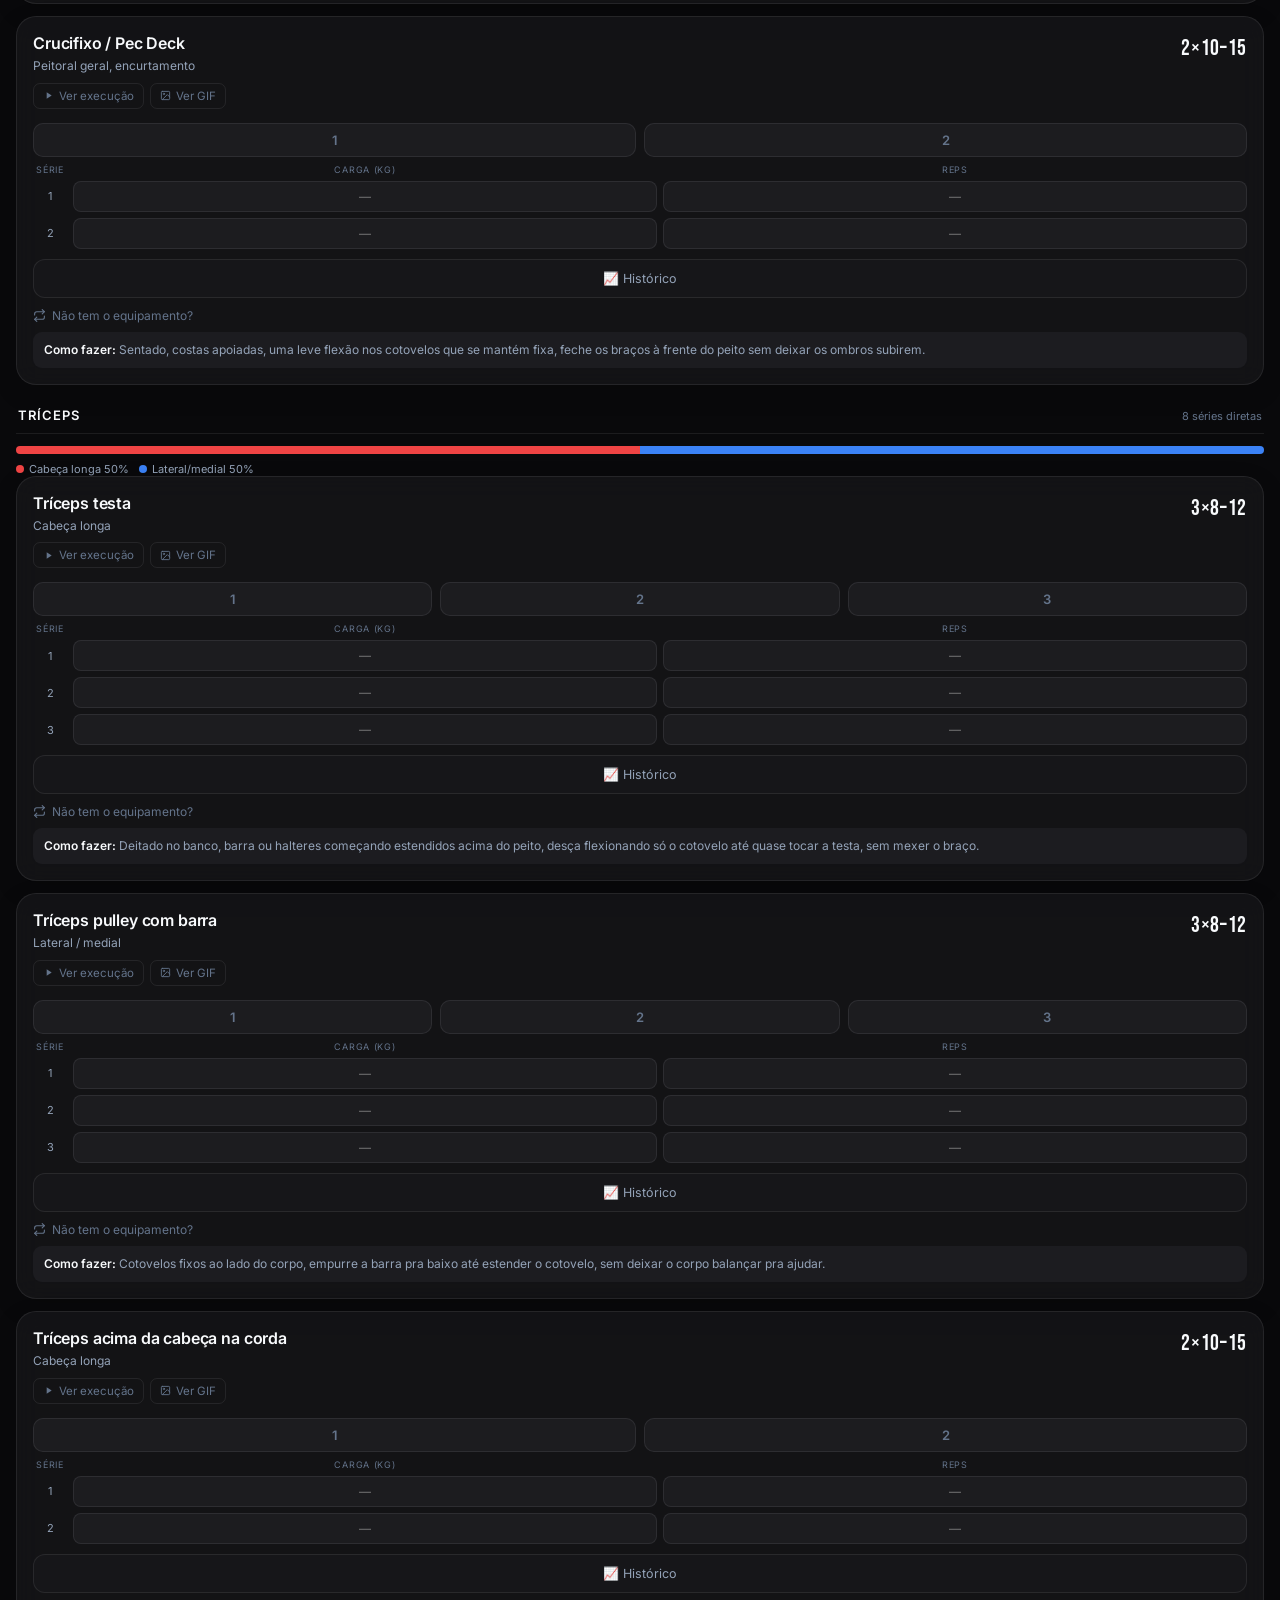
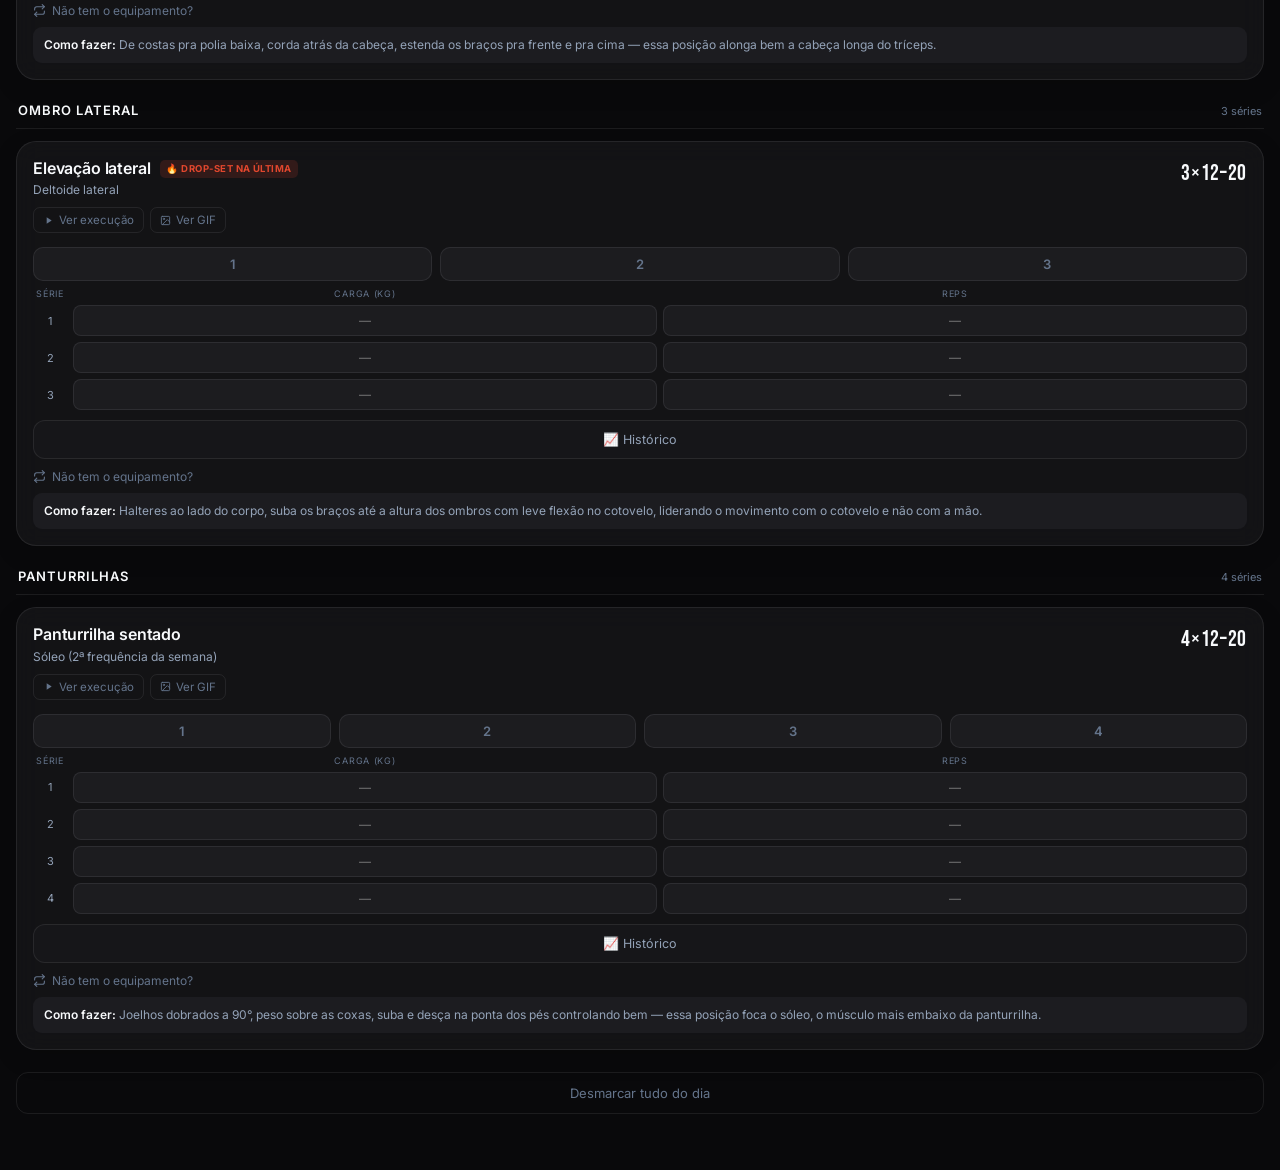
==== commit 7e294f8d: "Ajusta volume do treino para a faixa otimizada de 10-18 séries semanais baseado na foto do usuário" ====
--- a/index.html
+++ b/index.html
@@ -453,111 +453,95 @@
 
 const PLANS = {
   rec: {
-    label: "⭐ Felipe (Alto Volume)",
-    desc: "Plano sob medida para 90kg/1.68m: Treino denso de 1.5-2h focado em proporções, muito volume pra peito/costas/braços, e perna pesada.", category:"A", tags:["RECOMENDADO","HIPERTROFIA","PUSH/PULL","ALTO VOLUME"],
-    meta: { foco:"Alto Volume (1.5h - 2h) - Hipertrofia Extrema", frequencia:"5 dias: Upper 2x, Lower 1x", estilo:"Push/Pull pesado", fase:"Felipe - Construção de Massa" },
+    label: "⭐ Felipe (Volume Otimizado)",
+    desc: "Plano inteligente baseado na sua foto: foco no V-Taper (costas/ombro lateral/peito superior), com volume ótimo (não excessivo) pra evitar fadiga central.", category:"A", tags:["RECOMENDADO","HIPERTROFIA","PUSH/PULL","CIÊNCIA"],
+    meta: { foco:"V-Taper e Volume Inteligente (10-18 séries/semana por músculo)", frequencia:"5 dias: Upper 2x, Lower 1x", estilo:"Push/Pull Focado em Qualidade > Quantidade", fase:"Felipe - Hipertrofia Inteligente" },
     days: {
       seg: {
-        label: "Segunda", color: "seg", title: "Push A — Peito Superior + Ombro Anterior",
-        note: "Descanso sugerido: 90s a 120s para compostos pesados (Supinos, Desenvolvimento). 60s para isoladores (Elevação Lateral, Tríceps).",
-        groups: [
-          { name: "Peito", total: "14 séries", exercises: [
-            { name:"Supino inclinado com halteres", scheme:"4×8–10", target:"Peitoral superior", alts:["Supino inclinado na máquina","Supino inclinado no Smith"] },
-            { name:"Supino inclinado na máquina", scheme:"3×10–12", target:"Peitoral superior (falha)", alts:["Crucifixo inclinado com halteres"] },
-            { name:"Supino reto com barra", scheme:"4×6–10", target:"Peitoral médio/geral", alts:["Supino reto com halteres","Supino reto no Smith"] },
-            { name:"Crossover polia baixa", scheme:"3×12–15", target:"Peitoral superior (isolamento)", alts:["Crucifixo declinado"] }
-          ]},
-          { name: "Ombros", total: "10 séries", exercises: [
-            { name:"Desenvolvimento militar com barra", scheme:"4×6–10", target:"Deltoide anterior", alts:["Desenvolvimento com halteres","Desenvolvimento Arnold"] },
-            { name:"Elevação lateral com halteres", scheme:"3×10–15", target:"Deltoide lateral", alts:["Elevação lateral na máquina"] },
-            { name:"Elevação lateral na polia", scheme:"3×12–20", target:"Deltoide lateral", advanced: "🔥 Drop-set na última", alts:["Elevação lateral unilateral"] }
-          ]},
-          { name: "Tríceps", total: "10 séries", exercises: [
-            { name:"Tríceps testa", scheme:"4×8–12", target:"Cabeça longa (alongamento)", alts:["Tríceps francês com halteres"] },
-            { name:"Tríceps francês unilateral na polia", scheme:"3×10–15", target:"Cabeça longa", alts:["Tríceps na polia acima da cabeça"] },
-            { name:"Tríceps pulley com corda", scheme:"3×12–15", target:"Cabeça lateral", alts:["Tríceps corda unilateral"] }
+        label: "Segunda", color: "seg", title: "Push A — Foco: Peito Superior + Ombro Lateral",
+        note: "O volume por sessão aqui é menor (cerca de 20 séries totais). O segredo é INTENSIDADE (chegar perto da falha) e não quantidade. Descanse 90-120s.",
+        groups: [
+          { name: "Peito", total: "7 séries", exercises: [
+            { name:"Supino inclinado com halteres", scheme:"4×8–12", target:"Peitoral superior (ajuda na postura visual)", alts:["Supino inclinado na máquina"] },
+            { name:"Supino reto com barra", scheme:"3×6–10", target:"Peitoral médio/geral", alts:["Supino reto com halteres","Supino reto no Smith"] }
+          ]},
+          { name: "Ombros", total: "7 séries", exercises: [
+            { name:"Desenvolvimento militar", scheme:"3×6–10", target:"Deltoide anterior", alts:["Desenvolvimento com halteres"] },
+            { name:"Elevação lateral com halteres", scheme:"4×10–15", target:"Deltoide lateral (Essencial para o V-Taper)", advanced: "🔥 Drop-set na última", alts:["Elevação lateral na máquina"] }
+          ]},
+          { name: "Tríceps", total: "6 séries", exercises: [
+            { name:"Tríceps testa", scheme:"3×8–12", target:"Cabeça longa", alts:["Tríceps francês"] },
+            { name:"Tríceps pulley com corda", scheme:"3×10–15", target:"Lateral / medial", alts:["Tríceps barra reta na polia"] }
           ]}
         ]
       },
       ter: {
-        label: "Terça", color: "ter", title: "Pull A — Dorsal Largura + Bíceps Curto",
-        note: "Descanso sugerido: 90s a 120s nas Puxadas e Remadas Pesadas. 60s a 90s para bíceps e isoladores.",
-        groups: [
-          { name: "Costas", total: "14 séries", exercises: [
-            { name:"Puxada alta aberta", scheme:"4×8–12", target:"Dorsal (Largura)", advanced: "🔥 Pico de contração", alts:["Puxada na máquina articulada"] },
-            { name:"Puxada alta com triângulo", scheme:"3×8–12", target:"Dorsal (Amplitude máxima)", alts:["Puxada supinada"] },
-            { name:"Remada curvada", scheme:"4×8–10", target:"Espessura geral", alts:["Remada cavalinho"] },
-            { name:"Pulldown unilateral na polia", scheme:"3×10–15", target:"Dorsal (isolamento)", alts:["Pullover na polia"] }
-          ]},
-          { name: "Ombro Posterior", total: "4 séries", exercises: [
-            { name:"Crucifixo inverso na máquina", scheme:"4×12–15", target:"Deltoide posterior", alts:["Face pull na polia"] }
-          ]},
-          { name: "Bíceps", total: "10 séries", exercises: [
-            { name:"Rosca Scott", scheme:"4×8–12", target:"Bíceps (Cabeça curta)", alts:["Rosca Scott na polia"] },
-            { name:"Rosca direta W", scheme:"3×8–10", target:"Massa geral", alts:["Rosca direta com barra reta"] },
-            { name:"Rosca concentrada", scheme:"3×12–15", target:"Pico do bíceps", advanced: "🔥 Rest-pause na última", alts:["Rosca aranha"] }
+        label: "Terça", color: "ter", title: "Pull A — Foco: Costas Largura + Bíceps",
+        note: "Descanse bem entre as puxadas (120s) para garantir que você consegue progredir carga. Bíceps precisa de 60-90s apenas.",
+        groups: [
+          { name: "Costas", total: "10 séries", exercises: [
+            { name:"Puxada alta aberta", scheme:"4×8–12", target:"Dorsal (Largura - Foco V-Taper)", advanced: "🔥 Pico de contração", alts:["Puxada na máquina articulada"] },
+            { name:"Pulldown unilateral na polia", scheme:"3×10–15", target:"Dorsal (isolamento)", alts:["Pullover na polia"] },
+            { name:"Remada curvada com barra", scheme:"3×8–10", target:"Espessura geral", alts:["Remada cavalinho"] }
+          ]},
+          { name: "Ombro Posterior", total: "3 séries", exercises: [
+            { name:"Crucifixo inverso", scheme:"3×12–15", target:"Deltoide posterior", alts:["Face pull na polia"] }
+          ]},
+          { name: "Bíceps", total: "6 séries", exercises: [
+            { name:"Rosca direta com barra/W", scheme:"3×8–10", target:"Massa geral", alts:["Rosca direta na polia"] },
+            { name:"Rosca Scott", scheme:"3×10–12", target:"Bíceps (Cabeça curta)", advanced: "🔥 Rest-pause na última", alts:["Rosca concentrada"] }
           ]}
         ]
       },
       qua: {
-        label: "Quarta", color: "qua", title: "Legs — Destruição Total",
-        note: "Descanso sugerido: 2 a 3 minutos no Agachamento e Leg Press. 90s nos isoladores (Extensora/Flexora). Treino completo e pesado.",
-        groups: [
-          { name: "Quadríceps", total: "13 séries", exercises: [
-            { name:"Agachamento livre", scheme:"4×6–10", target:"Quadríceps geral", alts:["Agachamento no Smith"] },
-            { name:"Leg press 45°", scheme:"4×8–12", target:"Quadríceps geral pesadão", alts:["Hack machine"] },
-            { name:"Cadeira extensora", scheme:"5×10–15", target:"Quadríceps isolado", advanced: "🔥 Drop-set nas duas últimas", alts:["Leg press unilateral"] }
-          ]},
-          { name: "Posteriores e Glúteos", total: "10 séries", exercises: [
-            { name:"Stiff", scheme:"4×8–12", target:"Posterior + Glúteo", alts:["Levantamento terra romeno com barra"] },
-            { name:"Mesa flexora", scheme:"3×10–15", target:"Posterior isolado", alts:["Cadeira flexora"] },
-            { name:"Cadeira flexora", scheme:"3×10–15", target:"Posterior (encurtamento)", advanced: "🔥 Rest-pause na última", alts:["Flexora em pé (unilateral)"] }
-          ]},
-          { name: "Panturrilhas", total: "8 séries", exercises: [
-            { name:"Panturrilha no leg press", scheme:"4×12–20", target:"Gastrocnêmio", alts:["Panturrilha em pé"] },
-            { name:"Panturrilha sentado", scheme:"4×12–20", target:"Sóleo", advanced: "🔥 Pico de contração de 2s", alts:["Panturrilha unilateral com halteres"] }
+        label: "Quarta", color: "qua", title: "Legs — Intensidade sem Exagero",
+        note: "O volume não é gigantesco (14 séries), mas cada série precisa ser muito pesada. Descanse 2 a 3 minutos no Leg Press.",
+        groups: [
+          { name: "Quadríceps", total: "7 séries", exercises: [
+            { name:"Leg press 45°", scheme:"4×8–12", target:"Quadríceps geral (mais seguro que agachamento livre)", alts:["Agachamento livre","Hack machine"] },
+            { name:"Cadeira extensora", scheme:"3×10–15", target:"Quadríceps isolado", advanced: "🔥 Drop-set nas duas últimas", alts:["Leg press unilateral"] }
+          ]},
+          { name: "Posteriores e Glúteos", total: "7 séries", exercises: [
+            { name:"Stiff com halteres ou barra", scheme:"4×8–12", target:"Posterior + Glúteo", alts:["Levantamento terra romeno com barra"] },
+            { name:"Mesa flexora", scheme:"3×10–15", target:"Posterior isolado", advanced: "🔥 Rest-pause na última", alts:["Cadeira flexora"] }
+          ]},
+          { name: "Panturrilhas", total: "4 séries", exercises: [
+            { name:"Panturrilha no leg press ou em pé", scheme:"4×12–20", target:"Gastrocnêmio", advanced: "🔥 Pico de contração de 2s", alts:["Panturrilha sentado"] }
           ]}
         ]
       },
       qui: {
-        label: "Quinta", color: "qui", title: "Push B — Peito Inferior/Geral + Tríceps",
-        note: "Descanso sugerido: 90s a 120s para peito. 60s para ombros e tríceps. Mantenha o ritmo alto.",
-        groups: [
-          { name: "Peito", total: "13 séries", exercises: [
+        label: "Quinta", color: "qui", title: "Push B — Foco: Peito Geral + Tríceps",
+        note: "Treino um pouco mais curto (17 séries). Foco em preencher o meio do peito e queimar o tríceps.",
+        groups: [
+          { name: "Peito", total: "7 séries", exercises: [
             { name:"Supino reto com halteres", scheme:"4×8–10", target:"Peitoral médio (amplitude máxima)", alts:["Supino reto com barra"] },
-            { name:"Supino declinado na máquina", scheme:"3×8–12", target:"Peitoral inferior", alts:["Supino declinado com barra","Mergulho nas paralelas"] },
-            { name:"Pec Deck", scheme:"3×10–15", target:"Peitoral isolado", alts:["Crucifixo com halteres"] },
-            { name:"Crossover na polia alta", scheme:"3×12–15", target:"Ênfase inferior", advanced: "🔥 Rest-pause na última", alts:["Crucifixo declinado"] }
-          ]},
-          { name: "Ombros", total: "7 séries", exercises: [
-            { name:"Desenvolvimento com halteres", scheme:"3×8–12", target:"Deltoide anterior", alts:["Desenvolvimento Arnold"] },
+            { name:"Crossover na polia alta", scheme:"3×10–15", target:"Ênfase inferior e miolo", advanced: "🔥 Rest-pause na última", alts:["Pec Deck"] }
+          ]},
+          { name: "Ombros", total: "4 séries", exercises: [
             { name:"Elevação lateral na polia (por trás)", scheme:"4×12–20", target:"Deltoide lateral (tensão constante)", alts:["Elevação lateral com halteres"] }
           ]},
-          { name: "Tríceps", total: "10 séries", exercises: [
-            { name:"Tríceps pulley com barra", scheme:"4×8–12", target:"Lateral / medial", alts:["Tríceps pulley com corda"] },
-            { name:"Tríceps francês com halteres", scheme:"3×10–12", target:"Cabeça longa", alts:["Tríceps testa"] },
-            { name:"Tríceps coice (kickback) na polia", scheme:"3×12–15", target:"Contração final", advanced: "🔥 Pico de contração", alts:["Tríceps unilateral inverso"] }
+          { name: "Tríceps", total: "6 séries", exercises: [
+            { name:"Tríceps francês com halteres", scheme:"3×8–12", target:"Cabeça longa", alts:["Tríceps testa"] },
+            { name:"Tríceps pulley com barra", scheme:"3×10–12", target:"Lateral / medial", alts:["Tríceps pulley com corda"] }
           ]}
         ]
       },
       sex: {
-        label: "Sexta", color: "sex", title: "Pull B — Costas Espessura + Bíceps Longo",
-        note: "Descanso sugerido: 90s a 120s para remadas. 60s para trapézio e bíceps. Fechando a semana com foco no miolo das costas.",
-        groups: [
-          { name: "Costas", total: "14 séries", exercises: [
+        label: "Sexta", color: "sex", title: "Pull B — Foco: Costas Espessura + Bíceps Longo",
+        note: "Foco nas remadas para deixar as costas espessas e corrigir postura. Treino denso e rápido.",
+        groups: [
+          { name: "Costas", total: "10 séries", exercises: [
             { name:"Remada cavalinho", scheme:"4×6–10", target:"Espessura", alts:["Remada curvada com barra"] },
-            { name:"Remada baixa com triângulo", scheme:"4×8–12", target:"Romboides / Trapézio médio", alts:["Remada na máquina articulada"] },
-            { name:"Remada unilateral com halter (serrote)", scheme:"3×8–12", target:"Dorsal + Espessura", alts:["Remada articulada unilateral"] },
+            { name:"Remada baixa com triângulo", scheme:"3×8–12", target:"Romboides / Trapézio médio", alts:["Remada na máquina articulada"] },
             { name:"Puxada supinada (pegada inversa)", scheme:"3×8–12", target:"Dorsal + Bíceps auxiliar", alts:["Puxada alta com triângulo"] }
           ]},
-          { name: "Trapézio e Posterior de Ombro", total: "7 séries", exercises: [
-            { name:"Encolhimento com halteres", scheme:"4×10–15", target:"Trapézio superior", advanced: "🔥 Pico de contração de 2s", alts:["Encolhimento com barra"] },
-            { name:"Face pull na polia", scheme:"3×12–20", target:"Posterior de ombro / Rotadores", alts:["Crucifixo inverso"] }
-          ]},
-          { name: "Bíceps", total: "10 séries", exercises: [
-            { name:"Rosca inclinada", scheme:"4×8–12", target:"Cabeça longa (posição alongada)", alts:["Rosca alternada inclinada"] },
-            { name:"Rosca martelo", scheme:"3×10–12", target:"Braquial", alts:["Rosca martelo na polia com corda"] },
-            { name:"Rosca inversa na polia", scheme:"3×12–15", target:"Braquiorradial", advanced: "🔥 Drop-set na última", alts:["Rosca inversa com barra"] }
+          { name: "Trapézio", total: "3 séries", exercises: [
+            { name:"Encolhimento com halteres", scheme:"3×10–15", target:"Trapézio superior", advanced: "🔥 Pico de contração de 2s", alts:["Encolhimento com barra"] }
+          ]},
+          { name: "Bíceps", total: "6 séries", exercises: [
+            { name:"Rosca inclinada", scheme:"3×8–12", target:"Cabeça longa (posição alongada)", alts:["Rosca alternada inclinada"] },
+            { name:"Rosca martelo", scheme:"3×10–12", target:"Braquial", advanced: "🔥 Drop-set na última", alts:["Rosca martelo na polia com corda"] }
           ]}
         ]
       }
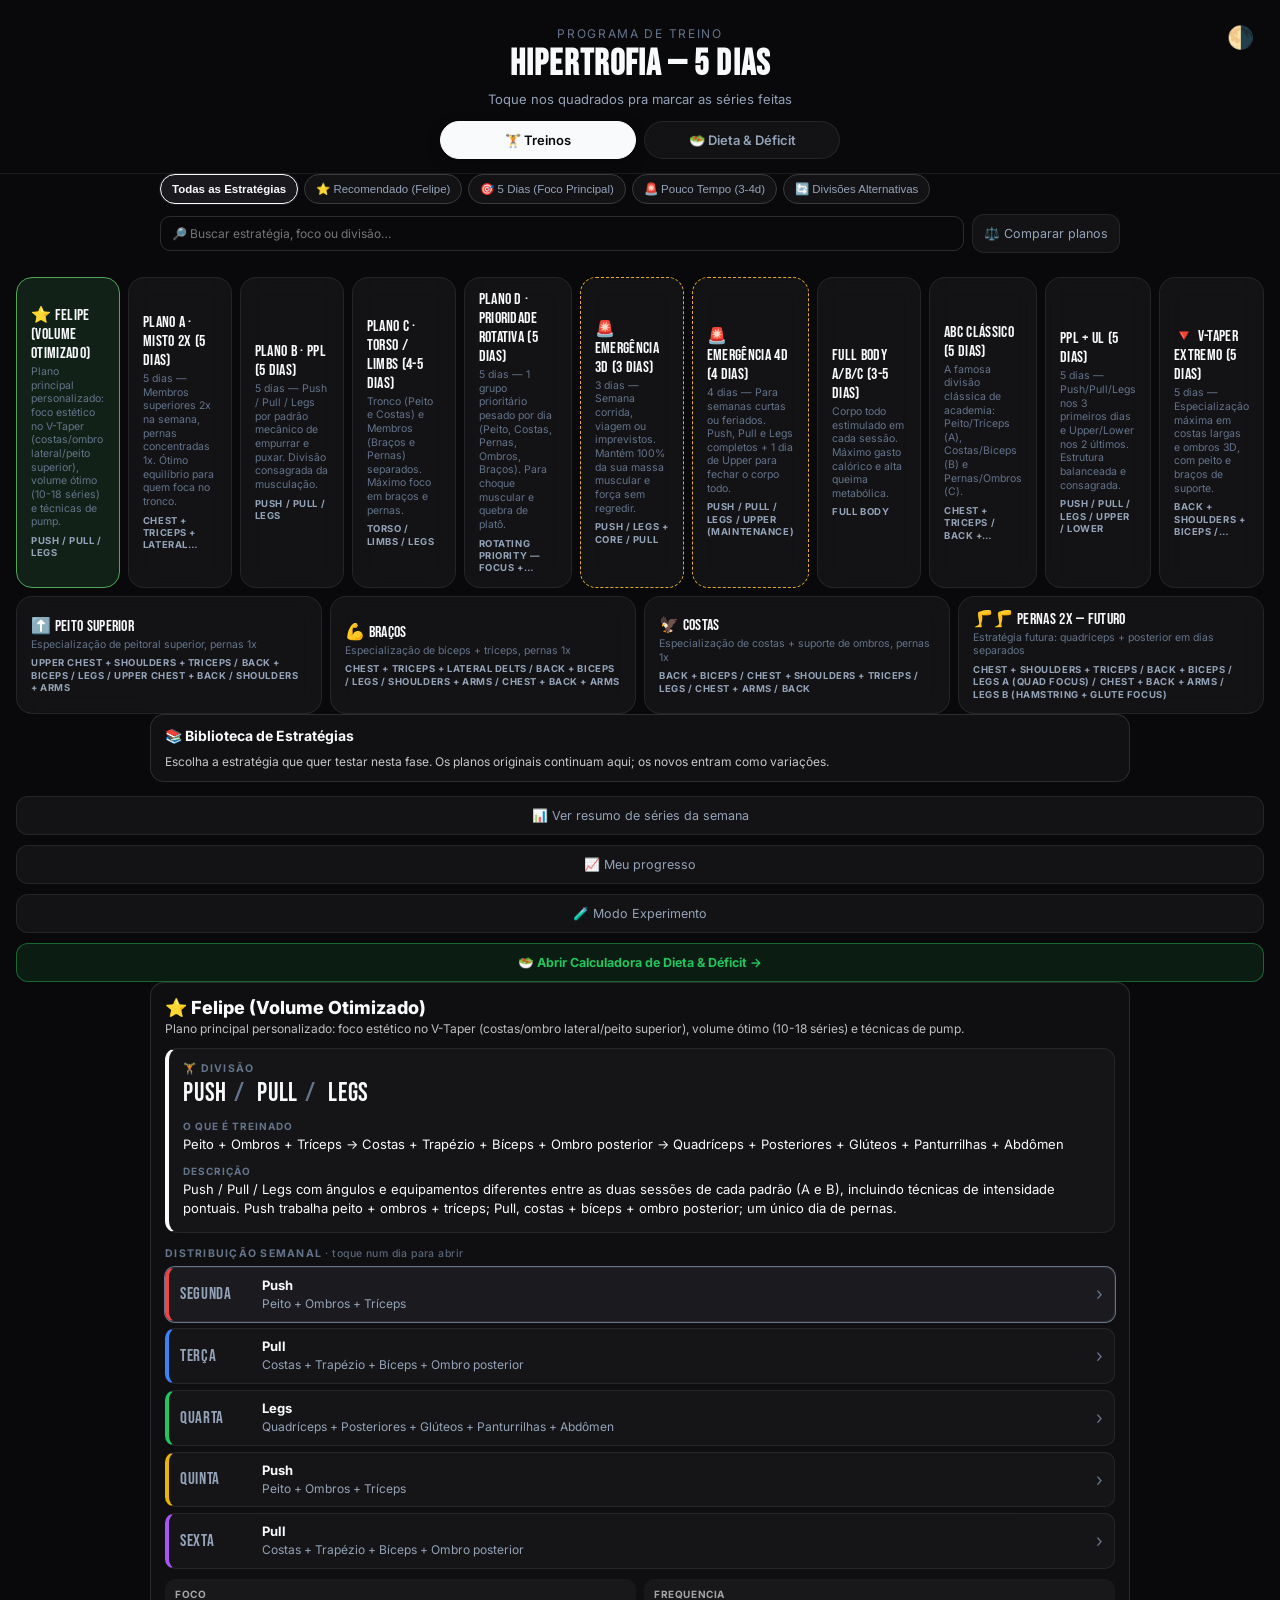
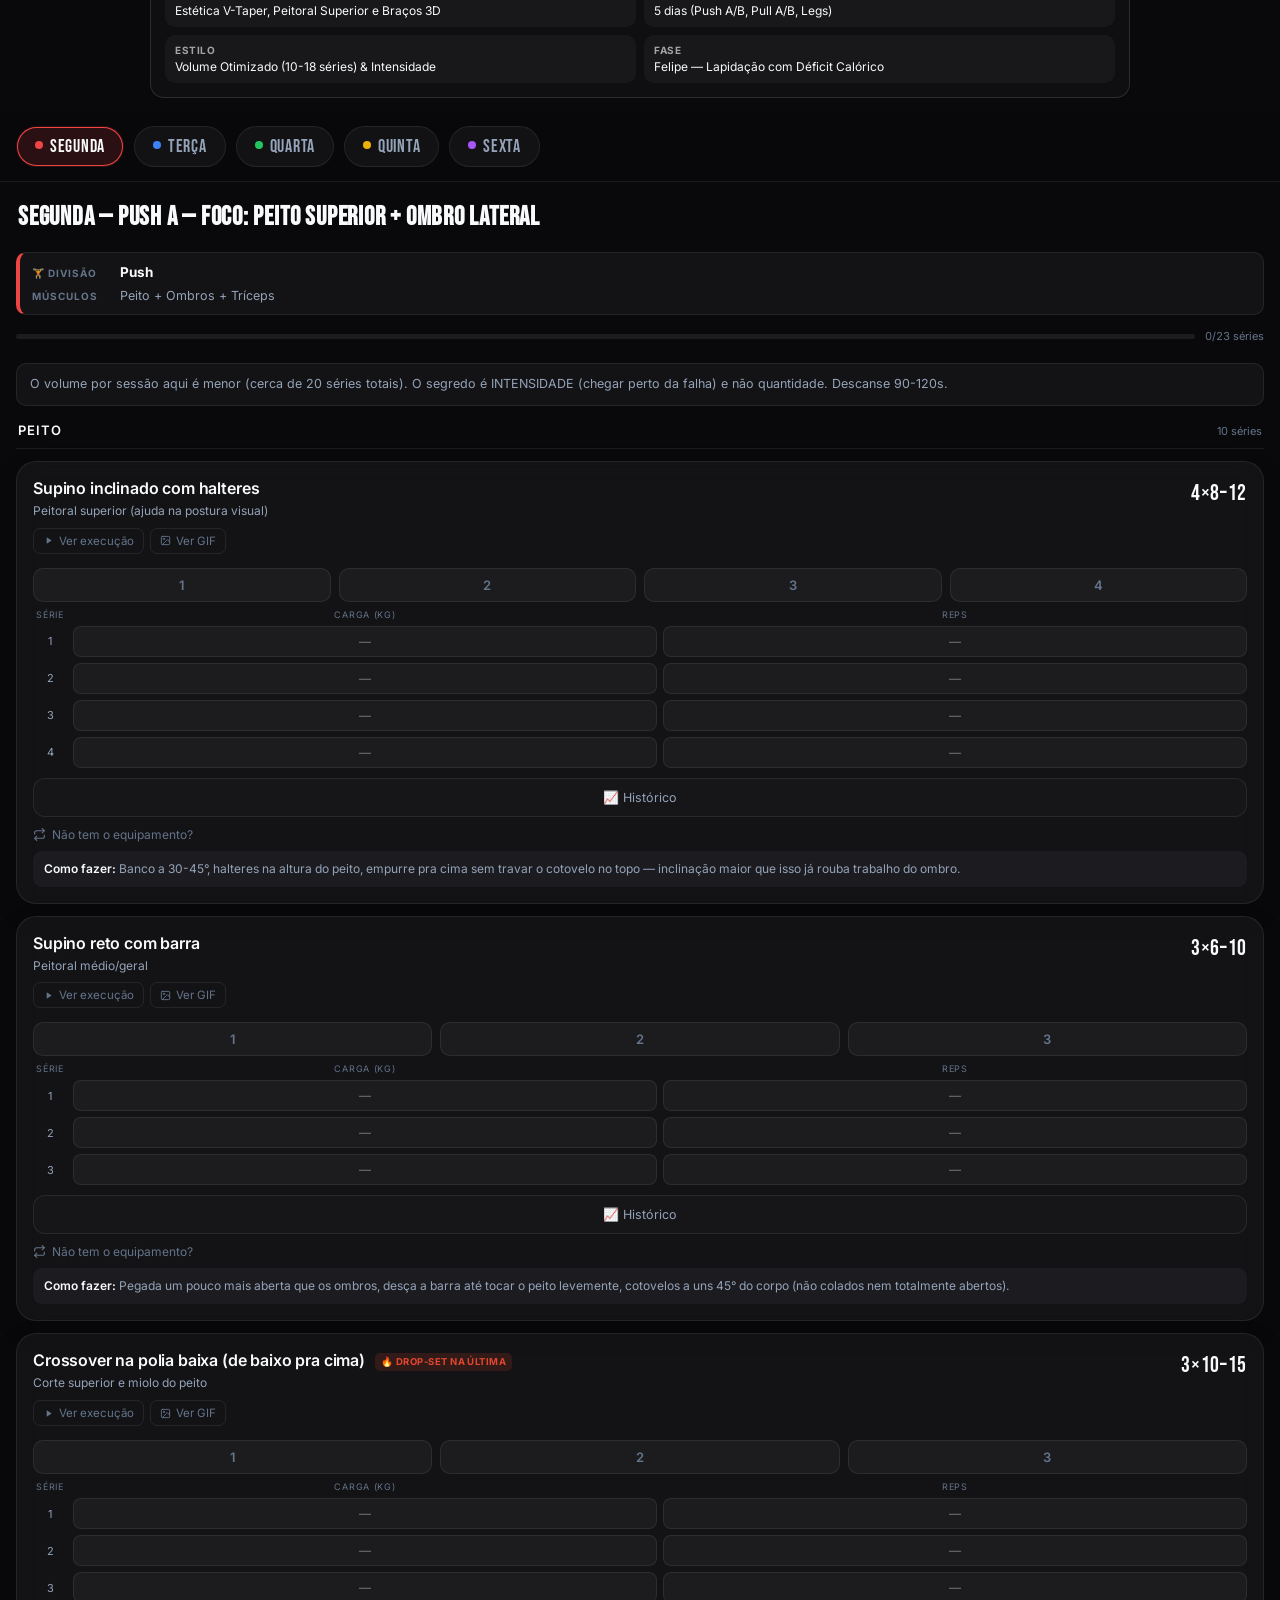
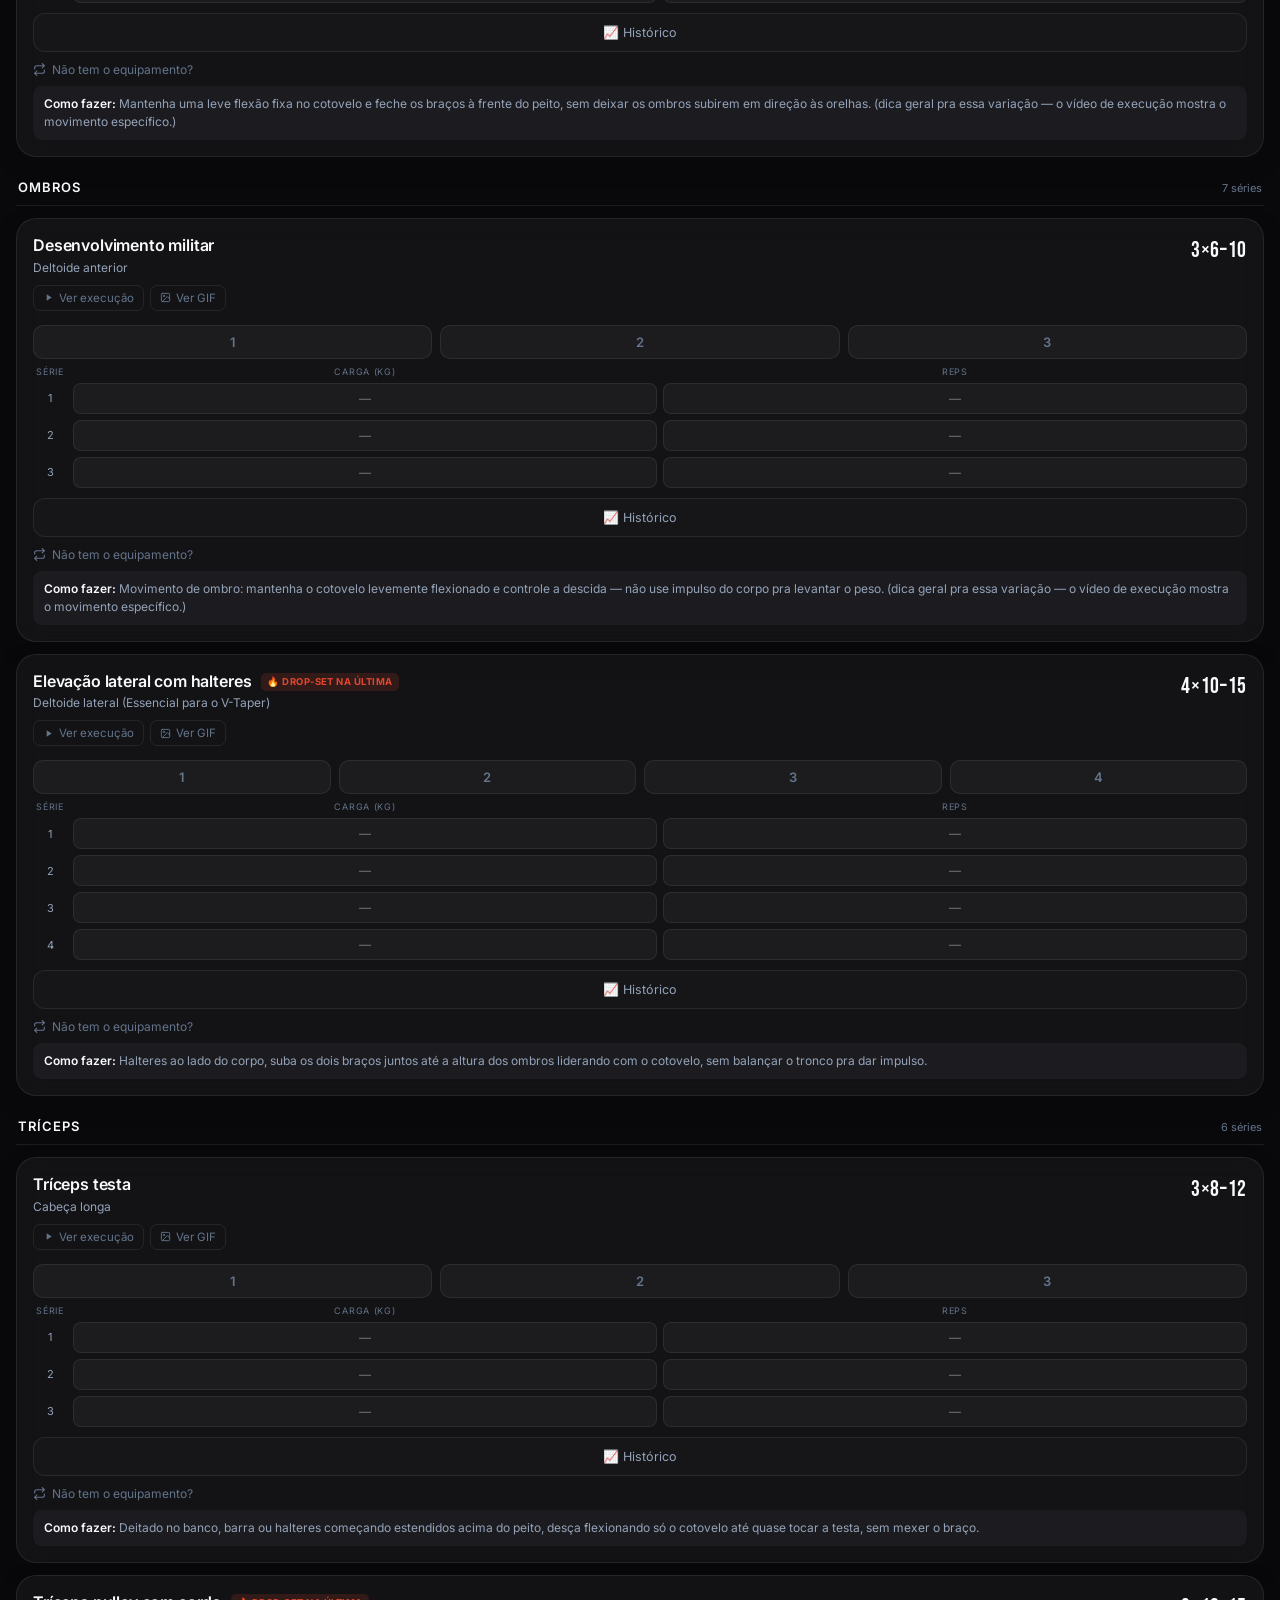
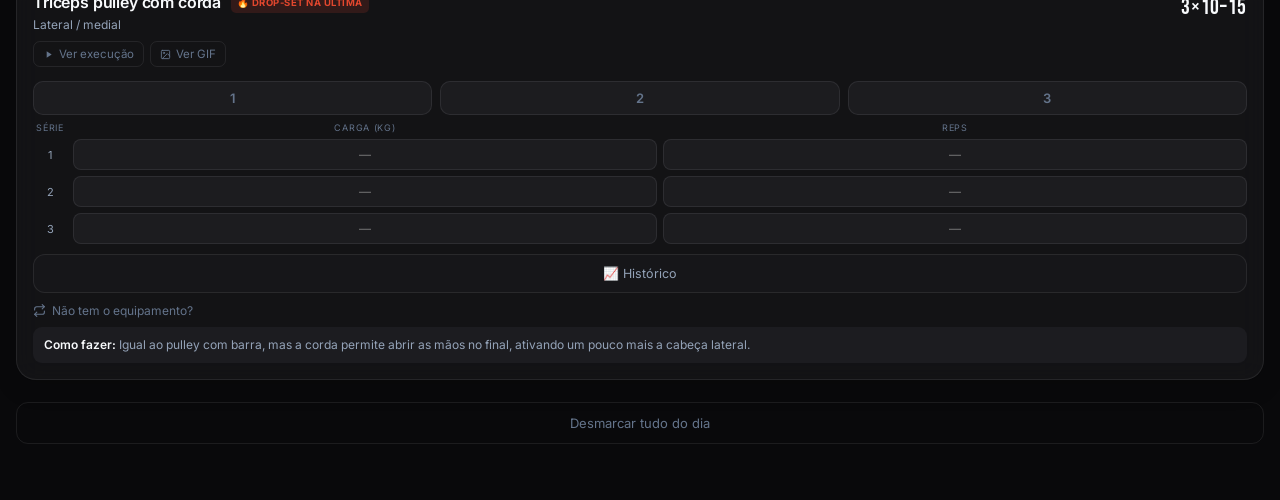
==== commit fefb4429: "Modulariza arquitetura: separa css, js (plans, app, diet) e cria pagina dedicada dieta.html" ====
--- a/index.html
+++ b/index.html
@@ -6,418 +6,8 @@
 <title>Treino — Hipertrofia</title>
 <link rel="preconnect" href="https://fonts.googleapis.com">
 <link rel="preconnect" href="https://fonts.gstatic.com" crossorigin>
-<link href="https://fonts.googleapis.com/css2?family=Bebas+Neue&family=Inter:wght@400;500;600;700&display=swap" rel="stylesheet">
-<style>
-  :root{
-    --bg:#09090b;
-    --card:rgba(26, 26, 29, 0.65);
-    --card2:rgba(33, 33, 37, 0.75);
-    --line:rgba(255, 255, 255, 0.08);
-    --ink:#f8fafc;
-    --ink-dim:#94a3b8;
-    --ink-faint:#64748b;
-
-    --seg:#ef4444; --seg-bg:rgba(239, 68, 68, 0.15);
-    --ter:#3b82f6; --ter-bg:rgba(59, 130, 246, 0.15);
-    --qua:#22c55e; --qua-bg:rgba(34, 197, 94, 0.15);
-    --qui:#eab308; --qui-bg:rgba(234, 179, 8, 0.15);
-    --sex:#a855f7; --sex-bg:rgba(168, 85, 247, 0.15);
-  }
-  *{box-sizing:border-box; -webkit-tap-highlight-color: transparent;}
-  html,body{margin:0; padding:0; background:var(--bg); color:var(--ink); font-family:'Inter',system-ui,sans-serif;}
-  body{padding-bottom:48px;}
-
-  header{padding:26px 20px 14px; text-align:center; border-bottom:1px solid var(--line);}
-  .eyebrow{font-size:12px; letter-spacing:.14em; color:var(--ink-faint); text-transform:uppercase; margin:0 0 6px;}
-  h1{font-family:'Bebas Neue',sans-serif; font-size:36px; letter-spacing:.03em; margin:0; line-height:1;}
-  .sub{font-size:13px; color:var(--ink-dim); margin:8px 0 0;}
-
-  .plan-switch{
-    display:flex;
-    flex-wrap:wrap;
-    gap:8px;
-    padding:14px 16px 0;
-  }
-  .plan-btn{
-    flex:1 1 100px;
-    text-align:left;
-    padding:12px 14px;
-    border-radius:16px;
-    border:1px solid var(--line);
-    background:var(--card);
-    cursor:pointer;
-    font-family:'Inter',sans-serif;
-    transition: transform 0.2s cubic-bezier(0.4, 0, 0.2, 1), border-color 0.2s, background 0.2s;
-    backdrop-filter: blur(12px);
-    -webkit-backdrop-filter: blur(12px);
-  }
-  .plan-btn:active { transform: scale(0.97); }
-  .plan-btn.active{border-color:var(--ink);}
-  .plan-btn.highlight{border-color:#e0ab2f; border-style:dashed;}
-  .plan-btn.highlight.active{border-style:solid;}
-  .plan-btn.recommended{border-color:#4fa65b; border-width:1.5px;}
-  .plan-btn.recommended.active{background:#122117;}
-  .plan-btn .pname{
-    font-family:'Bebas Neue',sans-serif;
-    font-size:16px;
-    letter-spacing:.02em;
-    color:var(--ink);
-    display:block;
-  }
-  .plan-btn .pdesc{
-    font-size:10.5px;
-    color:var(--ink-faint);
-    display:block;
-    margin-top:2px;
-    line-height:1.3;
-  }
-
-  nav.days{
-    display:flex; overflow-x:auto; gap:10px;
-    padding:14px 16px;
-    position:sticky; top:0; background:rgba(9, 9, 11, 0.85); z-index:10;
-    backdrop-filter: blur(16px); -webkit-backdrop-filter: blur(16px);
-    border-bottom:1px solid var(--line);
-    scrollbar-width:none;
-  }
-  nav.days::-webkit-scrollbar{display:none;}
-  .day-btn{
-    flex:0 0 auto;
-    font-family:'Bebas Neue',sans-serif;
-    font-size:18px; letter-spacing:.04em;
-    padding:9px 18px;
-    border-radius:24px;
-    border:1px solid var(--line);
-    background:var(--card);
-    color:var(--ink-dim);
-    cursor:pointer;
-    transition: all 0.2s ease;
-  }
-  .day-btn .dot{
-    display:inline-block; width:8px; height:8px; border-radius:50%;
-    margin-right:7px; vertical-align:middle; position:relative; top:-1px;
-  }
-  .day-btn.active{color:var(--ink); border-color:transparent;}
-  .day-btn[data-day="seg"].active{background:var(--seg-bg); box-shadow:inset 0 0 0 1px var(--seg);}
-  .day-btn[data-day="ter"].active{background:var(--ter-bg); box-shadow:inset 0 0 0 1px var(--ter);}
-  .day-btn[data-day="qua"].active{background:var(--qua-bg); box-shadow:inset 0 0 0 1px var(--qua);}
-  .day-btn[data-day="qui"].active{background:var(--qui-bg); box-shadow:inset 0 0 0 1px var(--qui);}
-  .day-btn[data-day="sex"].active{background:var(--sex-bg); box-shadow:inset 0 0 0 1px var(--sex);}
-  .today-tag{
-    display:inline-block;
-    margin-left:6px;
-    font-family:'Inter',sans-serif;
-    font-size:9px;
-    letter-spacing:.06em;
-    text-transform:uppercase;
-    font-weight:700;
-    color:var(--bg);
-    background:var(--ink);
-    padding:2px 6px;
-    border-radius:8px;
-    vertical-align:middle;
-  }
-
-  main{padding:18px 16px 8px;}
-  .day-panel{display:none;}
-  .day-panel.active{display:block;}
-  .plan-panel{display:none;}
-  .plan-panel.active{display:block;}
-
-  .day-title{padding:2px 2px 16px;}
-  .day-title h2{font-family:'Bebas Neue',sans-serif; font-size:26px; letter-spacing:.03em; margin:0 0 3px;}
-  .day-title p{margin:0; font-size:12.5px; color:var(--ink-dim);}
-
-  .progress-wrap{display:flex; align-items:center; gap:10px; margin-bottom:20px;}
-  .progress-track{flex:1; height:5px; border-radius:3px; background:var(--line); overflow:hidden;}
-  .progress-fill{height:100%; width:0%; border-radius:3px; transition:width .25s ease;}
-  .progress-label{font-size:11px; color:var(--ink-faint); white-space:nowrap; font-variant-numeric:tabular-nums;}
-
-  .group{margin-bottom:22px;}
-  .group-head{
-    display:flex; align-items:baseline; justify-content:space-between;
-    padding:0 2px 10px; border-bottom:1px solid var(--line); margin-bottom:12px;
-  }
-  .group-head h3{font-size:13px; letter-spacing:.08em; text-transform:uppercase; font-weight:600; margin:0;}
-  .group-head span{font-size:11px; color:var(--ink-faint);}
-
-  .ex-card{background:var(--card); border:1px solid var(--line); border-radius:20px; padding:16px; margin-bottom:12px; box-shadow:0 8px 24px rgba(0,0,0,0.15); backdrop-filter:blur(12px); -webkit-backdrop-filter:blur(12px);}
-  .ex-card.done{opacity:.55; transform:scale(0.98); transition:all 0.3s ease;}
-  .ex-top{display:flex; justify-content:space-between; align-items:flex-start; gap:12px;}
-  .ex-name{font-size:16px; font-weight:600; line-height:1.3; margin:0 0 4px; letter-spacing:-0.01em;}
-  .ex-target{font-size:12px; color:var(--ink-dim); margin:0; line-height:1.4;}
-  .ex-scheme{font-family:'Bebas Neue',sans-serif; font-size:22px; letter-spacing:.03em; white-space:nowrap; padding-top:2px; color:var(--ink);}
-
-  .sets-row{display:flex; gap:8px; margin-top:14px;}
-  .set-dot{
-    flex:1; height:34px; border-radius:10px; border:1px solid var(--line);
-    background:var(--card2); color:var(--ink-faint); font-size:13px; font-weight:600;
-    display:flex; align-items:center; justify-content:center; cursor:pointer;
-    transition: transform 0.15s cubic-bezier(0.34, 1.56, 0.64, 1), background 0.2s, color 0.2s;
-  }
-  .set-dot:active { transform: scale(0.85); }
-  .set-dot.checked{color:var(--bg); border-color:transparent; transform: scale(1.05);}
-
-  body[data-active="seg"] .set-dot.checked{background:var(--seg);}
-  body[data-active="ter"] .set-dot.checked{background:var(--ter);}
-  body[data-active="qua"] .set-dot.checked{background:var(--qua);}
-  body[data-active="qui"] .set-dot.checked{background:var(--qui);}
-  body[data-active="sex"] .set-dot.checked{background:var(--sex);}
-  body[data-active="seg"] .progress-fill{background:var(--seg);}
-  body[data-active="ter"] .progress-fill{background:var(--ter);}
-  body[data-active="qua"] .progress-fill{background:var(--qua);}
-  body[data-active="qui"] .progress-fill{background:var(--qui);}
-  body[data-active="sex"] .progress-fill{background:var(--sex);}
-
-  .ex-swap{
-    margin-top:10px; display:flex; align-items:center; gap:6px;
-    font-size:12px; color:var(--ink-faint); background:none; border:none; padding:0;
-    cursor:pointer; font-family:'Inter',sans-serif;
-  }
-  .ex-swap svg{width:13px; height:13px; flex:0 0 auto;}
-  .ex-swap:active{color:var(--ink-dim);}
-  .alt-row{display:none; margin-top:8px; padding:8px; background:var(--card2); border-radius:9px;}
-  .alt-row.open{display:block;}
-  .variant-pick{
-    display:flex;
-    align-items:flex-start;
-    gap:8px;
-    width:100%;
-    text-align:left;
-    background:none;
-    border:none;
-    border-radius:7px;
-    padding:8px 7px;
-    font-family:'Inter',sans-serif;
-    font-size:12.5px;
-    color:var(--ink-dim);
-    cursor:pointer;
-  }
-  .variant-pick + .variant-pick{ margin-top:2px; }
-  .variant-pick.picked{ background:var(--card); color:var(--ink); }
-  .vp-check{ flex:0 0 auto; font-size:13px; line-height:1.4; }
-  .vp-label{ line-height:1.4; }
-  .variant-pick.picked .vp-check{ color:var(--ink); }
-
-  .note{
-    font-size:12.5px; color:var(--ink-dim); background:var(--card); border:1px solid var(--line);
-    border-radius:10px; padding:11px 13px; margin-bottom:16px; line-height:1.5;
-  }
-
-  .split-bar{
-    display:flex; height:8px; border-radius:4px; overflow:hidden; margin-bottom:8px;
-  }
-  .split-bar div{height:100%;}
-  .split-legend{display:flex; flex-wrap:wrap; gap:10px; font-size:11px; color:var(--ink-dim);}
-  .split-legend span{display:flex; align-items:center; gap:5px;}
-  .split-legend i{width:8px; height:8px; border-radius:50%; display:inline-block;}
-
-  .reset-btn{
-    display:block; width:100%; margin-top:6px; padding:12px; background:transparent;
-    border:1px solid var(--line); border-radius:12px; color:var(--ink-faint); font-size:13px;
-    font-family:'Inter',sans-serif; cursor:pointer;
-  }
-  .reset-btn:active{background:var(--card);}
-  .ex-tip{
-    margin-top:9px;
-    padding:9px 11px;
-    background:var(--card2);
-    border-radius:9px;
-    font-size:12px;
-    color:var(--ink-dim);
-    line-height:1.5;
-  }
-  .ex-tip b{color:var(--ink); font-weight:600;}
-  .save-toast{
-    position:fixed;
-    bottom:18px;
-    left:50%;
-    transform:translateX(-50%) translateY(20px);
-    background:var(--card2);
-    border:1px solid var(--line);
-    color:var(--ink-dim);
-    font-size:12px;
-    padding:9px 16px;
-    border-radius:20px;
-    opacity:0;
-    transition:opacity .2s, transform .2s;
-    pointer-events:none;
-    z-index:50;
-  }
-  .save-toast.show{opacity:1; transform:translateX(-50%) translateY(0);}
-
-  .summary-btn{
-    display:block;
-    width:calc(100% - 32px);
-    margin:10px 16px 0;
-    padding:11px;
-    background:var(--card);
-    border:1px solid var(--line);
-    border-radius:12px;
-    color:var(--ink-dim);
-    font-size:12.5px;
-    font-family:'Inter',sans-serif;
-    cursor:pointer;
-  }
-  .summary-btn:active{background:var(--card2);}
-  .summary-panel{
-    display:none;
-    margin:10px 16px 0;
-    padding:14px;
-    background:var(--card);
-    border:1px solid var(--line);
-    border-radius:14px;
-  }
-  .summary-panel.open{display:block;}
-  .summary-panel h4{
-    font-family:'Bebas Neue',sans-serif;
-    font-size:16px;
-    letter-spacing:.02em;
-    margin:0 0 10px;
-    font-weight:400;
-  }
-  .summary-row{
-    display:flex;
-    align-items:center;
-    gap:10px;
-    margin-bottom:8px;
-  }
-  .summary-row .sname{
-    width:88px;
-    flex:0 0 auto;
-    font-size:12px;
-    color:var(--ink-dim);
-  }
-  .summary-row .sbar-track{
-    flex:1;
-    height:8px;
-    background:var(--card2);
-    border-radius:4px;
-    overflow:hidden;
-  }
-  .summary-row .sbar-fill{
-    height:100%;
-    border-radius:4px;
-    background:var(--ink-faint);
-  }
-  .howto-links{
-    display:flex;
-    gap:6px;
-    flex-wrap:wrap;
-  }
-  .howto-link{
-    display:inline-flex;
-    align-items:center;
-    gap:5px;
-    margin-top:8px;
-    font-size:11.5px;
-    color:var(--ink-faint);
-    text-decoration:none;
-    border:1px solid var(--line);
-    border-radius:7px;
-    padding:5px 9px;
-  }
-  .howto-link:active{background:var(--card2);}
-  .howto-link svg{width:11px; height:11px; flex:0 0 auto;}
-  .alt-row a.howto-link{margin-top:4px; margin-left:0;}
-
-.library-note{margin:0 auto 14px;max-width:980px;padding:12px 14px;border:1px solid rgba(127,127,127,.25);border-radius:14px;background:rgba(127,127,127,.07);display:flex;gap:10px;align-items:flex-start;flex-direction:column}.library-note b{font-size:14px}.library-note span{font-size:12px;opacity:.78}.cat-filter{max-width:980px;margin:0 auto 10px;display:flex;gap:6px;flex-wrap:wrap;padding:0 10px}.cat-btn{padding:7px 11px;border-radius:20px;border:1px solid #3a3a40;background:var(--card);color:var(--ink-dim);font-size:11.5px;cursor:pointer;opacity:1;white-space:nowrap}.cat-btn:hover{border-color:#6b6b72;color:var(--ink)}.cat-btn.active{color:var(--ink);background:var(--card2);border-color:var(--ink);font-weight:700;box-shadow:0 0 0 1px rgba(242,240,234,.08)}.strategy-panel{max-width:980px;margin:0 auto 14px;display:none;padding:14px;border:1px solid rgba(127,127,127,.25);border-radius:14px;background:rgba(127,127,127,.06)}.strategy-panel.show{display:block}.strategy-head{display:flex;justify-content:space-between;gap:12px;flex-wrap:wrap}.strategy-title{font-weight:800;font-size:18px}.strategy-grid{display:grid;grid-template-columns:repeat(2,minmax(0,1fr));gap:8px;margin-top:10px}.strategy-item{padding:9px 10px;border-radius:10px;background:rgba(127,127,127,.08);font-size:12px}.strategy-item b{display:block;font-size:10px;text-transform:uppercase;letter-spacing:.06em;opacity:.62;margin-bottom:3px}@media(max-width:600px){.strategy-grid{grid-template-columns:1fr}.library-note{margin-left:10px;margin-right:10px}}
-
-.library-tools{max-width:980px;margin:0 auto 10px;padding:0 10px;display:flex;gap:8px;align-items:center;flex-wrap:wrap}.plan-search{flex:1;min-width:220px;padding:9px 11px;border:1px solid rgba(127,127,127,.3);border-radius:10px;background:transparent;color:inherit;font:inherit;font-size:12px}.tool-btn{margin:0!important;width:auto!important}.comparison-panel{max-width:980px;margin:0 auto 14px;padding:12px 14px;border:1px solid rgba(127,127,127,.25);border-radius:14px;background:rgba(127,127,127,.06);display:none}.comparison-panel.open{display:block}.compare-grid{display:grid;grid-template-columns:1fr 1fr;gap:8px}.compare-grid select{width:100%;padding:8px;border-radius:9px;border:1px solid rgba(127,127,127,.3);background:transparent;color:inherit}.compare-table{width:100%;border-collapse:collapse;margin-top:10px;font-size:11px}.compare-table th,.compare-table td{padding:7px;border-bottom:1px solid rgba(127,127,127,.18);text-align:left;vertical-align:top}.compare-table th{font-size:10px;opacity:.7;text-transform:uppercase}@media(max-width:600px){.compare-grid{grid-template-columns:1fr}.library-tools{align-items:stretch}.plan-search{min-width:0;width:100%}.tool-btn{width:100%!important}}
-/* ===== Clareza da divisão: nome da divisão, músculos e distribuição semanal ===== */
-.plan-btn .pdiv{display:-webkit-box; -webkit-line-clamp:3; -webkit-box-orient:vertical; overflow:hidden; margin-top:6px; font-size:9.5px; font-weight:700; letter-spacing:.06em; text-transform:uppercase; color:var(--ink-dim); line-height:1.3;}
-.div-card{margin-top:12px; padding:13px 14px; border:1px solid var(--line); border-left:4px solid var(--ink); border-radius:12px; background:var(--card); color:var(--ink);}
-.dc-eyebrow,.wd-title{font-size:10.5px; letter-spacing:.12em; font-weight:700; color:var(--ink-faint); text-transform:uppercase;}
-.dc-name{font-family:'Bebas Neue',sans-serif; font-size:26px; line-height:1.12; letter-spacing:.03em; text-transform:uppercase; margin:4px 0 12px; color:var(--ink); overflow-wrap:break-word;}
-.dc-name span{display:inline-block; max-width:100%; margin-right:.3em;}
-.dc-name i{font-style:normal; color:var(--ink-faint); margin-left:.25em;}
-.dc-block + .dc-block{margin-top:10px;}
-.dc-block b{display:block; font-size:10px; letter-spacing:.1em; color:var(--ink-faint); margin-bottom:3px;}
-.dc-block span{display:block; font-size:13px; line-height:1.5; color:var(--ink);}
-.week-dist{margin-top:14px;}
-.wd-title{margin-bottom:7px;}
-.wd-title span{font-weight:500; letter-spacing:.04em; text-transform:none; opacity:.85;}
-.week-row{display:flex; align-items:center; gap:10px; width:100%; margin:0 0 6px; padding:9px 11px; text-align:left; font:inherit; color:var(--ink); background:var(--card); border:1px solid var(--line); border-left:4px solid var(--dc, var(--line)); border-radius:10px; cursor:pointer; -webkit-appearance:none; appearance:none;}
-.week-row.rest{cursor:default; background:transparent; border-style:dashed; border-left-style:dashed; border-left-color:var(--line); opacity:.7;}
-.wr-day{flex:0 0 72px; font-family:'Bebas Neue',sans-serif; font-size:17px; letter-spacing:.04em; line-height:1.2; color:var(--ink-dim);}
-.wr-main{flex:1 1 auto; min-width:0; display:flex; flex-direction:column; gap:2px;}
-.wr-div{font-size:13px; font-weight:700; line-height:1.3; color:var(--ink);}
-.wr-mus{font-size:12px; line-height:1.4; color:var(--ink-dim);}
-.wr-go{flex:0 0 auto; font-size:18px; line-height:1; color:var(--ink-faint);}
-body[data-active="seg"] .week-row[data-day="seg"],
-body[data-active="ter"] .week-row[data-day="ter"],
-body[data-active="qua"] .week-row[data-day="qua"],
-body[data-active="qui"] .week-row[data-day="qui"],
-body[data-active="sex"] .week-row[data-day="sex"]{background:var(--card2); box-shadow:0 0 0 1px var(--ink-faint);}
-.day-division{margin:0 0 14px; padding:10px 12px; border:1px solid var(--line); border-left:4px solid var(--dc, var(--ink)); border-radius:10px; background:var(--card);}
-.dd-row{display:flex; gap:10px; align-items:baseline;}
-.dd-row + .dd-row{margin-top:5px;}
-.dd-row b{flex:0 0 78px; font-size:10px; letter-spacing:.1em; color:var(--ink-faint);}
-.dd-row span{flex:1 1 auto; min-width:0; font-size:12.5px; line-height:1.4; color:var(--ink-dim);}
-.dd-row span.dd-div{font-size:13.5px; font-weight:700; color:var(--ink);}
-@media(max-width:600px){ .dc-name{font-size:23px;} }
-.compare-table th,.compare-table td{overflow-wrap:anywhere;}
-
-/* Fase 2 — registro de carga/reps */
-.set-log{display:grid;grid-template-columns:34px minmax(70px,1fr) minmax(70px,1fr);gap:6px;align-items:center;margin-top:7px;}
-.set-log-head{font-size:9px;text-transform:uppercase;letter-spacing:.08em;color:var(--ink-faint);text-align:center;}
-.set-log input{width:100%;box-sizing:border-box;border:1px solid var(--line);background:var(--card2);color:var(--ink);border-radius:8px;padding:7px 6px;font:inherit;font-size:12px;text-align:center;outline:none;}
-.set-log input:focus{border-color:var(--ink-faint);}
-.set-log .set-num{font-size:11px;color:var(--ink-dim);text-align:center;}
-.history-btn{margin:10px 0 0;width:100%;}
-.history-panel{display:none;margin:10px 0 18px;padding:12px;border:1px solid var(--line);border-radius:12px;background:var(--card2);}
-.history-panel.show{display:block;}
-.history-title{font-weight:800;margin-bottom:8px;}
-.history-empty{font-size:12px;color:var(--ink-dim);}
-.history-item{padding:9px 0;border-top:1px solid var(--line);font-size:12px;}
-.history-item:first-child{border-top:0;}
-.history-item b{display:block;margin-bottom:3px;}
-.history-item span{color:var(--ink-dim);}
-@media(max-width:600px){.set-log{grid-template-columns:28px minmax(62px,1fr) minmax(62px,1fr);gap:5px}.set-log input{padding:7px 4px}}
-
-/* ===== Fase 3 — visão de progresso + backup ===== */
-.progress-panel{max-width:980px;margin:0 auto 14px;padding:14px;border:1px solid rgba(127,127,127,.25);border-radius:14px;background:rgba(127,127,127,.06);display:none;}
-.progress-panel.open{display:block;}
-.progress-head{display:flex;align-items:flex-start;justify-content:space-between;gap:10px;flex-wrap:wrap;}
-.progress-title{font-size:18px;font-weight:800;}
-.progress-sub{font-size:11px;color:var(--ink-dim);margin-top:3px;}
-.progress-actions{display:flex;gap:6px;flex-wrap:wrap;margin-top:12px;}
-.progress-action{width:auto!important;margin:0!important;padding:7px 10px!important;font-size:11px!important;}
-.progress-stats{display:grid;grid-template-columns:repeat(4,minmax(0,1fr));gap:8px;margin-top:12px;}
-.progress-stat{padding:10px;border:1px solid var(--line);border-radius:11px;background:var(--card);}
-.progress-stat b{display:block;font-size:20px;line-height:1.1;}
-.progress-stat span{display:block;margin-top:4px;font-size:9px;text-transform:uppercase;letter-spacing:.07em;color:var(--ink-faint);}
-.progress-section{margin-top:14px;}
-.progress-section h4{margin:0 0 8px;font-size:12px;}
-.progress-days{display:grid;grid-template-columns:repeat(7,minmax(0,1fr));gap:5px;align-items:end;}
-.progress-day{min-width:0;text-align:center;}
-.progress-day-bar{height:74px;border:1px solid var(--line);border-radius:8px;background:var(--card);display:flex;align-items:flex-end;padding:3px;box-sizing:border-box;}
-.progress-day-fill{width:100%;min-height:3px;border-radius:5px;background:var(--ink);opacity:.8;}
-.progress-day-label{font-size:9px;color:var(--ink-faint);margin-top:4px;white-space:nowrap;overflow:hidden;text-overflow:ellipsis;}
-.progress-day-count{font-size:9px;color:var(--ink-dim);margin-top:2px;}
-.progress-recent{display:grid;gap:6px;}
-.progress-recent-item{padding:9px 10px;border:1px solid var(--line);border-radius:10px;background:var(--card);font-size:11px;}
-.progress-recent-item b{display:block;margin-bottom:3px;}
-.progress-recent-item span{color:var(--ink-dim);}
-.progress-note{font-size:10px;color:var(--ink-faint);line-height:1.45;margin-top:10px;}
-@media(max-width:600px){.progress-stats{grid-template-columns:repeat(2,minmax(0,1fr));}.progress-days{gap:3px}.progress-day-bar{height:62px}.progress-title{font-size:16px}.progress-actions{display:grid;grid-template-columns:1fr 1fr}.progress-action{width:100%!important;box-sizing:border-box;}}
-.adv-tag{display:inline-block; margin-left:6px; padding:3px 6px; font-size:9.5px; font-weight:700; text-transform:uppercase; letter-spacing:.05em; border-radius:5px; background:rgba(224, 71, 46, 0.15); color:#e2472e; vertical-align:middle;}
-html.light-mode{
-  --bg:#f8fafc;
-  --card:rgba(255, 255, 255, 0.85);
-  --card2:rgba(241, 245, 249, 0.9);
-  --line:rgba(0, 0, 0, 0.1);
-  --ink:#0f172a;
-  --ink-dim:#475569;
-  --ink-faint:#64748b;
-  --seg-bg:rgba(239, 68, 68, 0.15);
-  --ter-bg:rgba(59, 130, 246, 0.15);
-  --qua-bg:rgba(34, 197, 94, 0.15);
-  --qui-bg:rgba(234, 179, 8, 0.15);
-  --sex-bg:rgba(168, 85, 247, 0.15);
-}
-.theme-toggle{position:absolute; top:24px; right:20px; background:transparent; border:none; color:var(--ink-dim); font-size:22px; cursor:pointer;}
-</style>
+<link href="https://fonts.googleapis.com/css2?family=Bebas+Neue&family=Inter:wght@400;500;600;700;800&display=swap" rel="stylesheet">
+<link rel="stylesheet" href="css/style.css">
 </head>
 <body data-active="seg">
 
@@ -426,6 +16,12 @@
   <p class="eyebrow">Programa de treino</p>
   <h1>Hipertrofia — 5 dias</h1>
   <p class="sub">Toque nos quadrados pra marcar as séries feitas</p>
+
+  <!-- Navegação Principal Unificada -->
+  <nav class="app-header-nav">
+    <a href="index.html" class="app-nav-tab active">🏋️ Treinos</a>
+    <a href="dieta.html" class="app-nav-tab">🥗 Dieta & Déficit</a>
+  </nav>
 </header>
 
 <div class="cat-filter" id="catFilter"></div>
@@ -436,6 +32,7 @@
 <button class="summary-btn" id="summaryBtn">📊 Ver resumo de séries da semana</button>
 <button class="summary-btn" id="progressBtn">📈 Meu progresso</button>
 <button class="summary-btn" id="experimentBtn">🧪 Modo Experimento</button>
+<a href="dieta.html" class="summary-btn diet-summary-btn" style="text-align:center; text-decoration:none; display:block; border-color:rgba(34, 197, 94, 0.45); background:rgba(34, 197, 94, 0.1); font-weight:700; color:#22c55e;">🥗 Abrir Calculadora de Dieta & Déficit →</a>
 <div class="strategy-panel" id="strategyPanel"></div>
 <div class="progress-panel" id="progressPanel"></div>
 <div class="summary-panel" id="summaryPanel"></div>
@@ -443,2231 +40,7 @@
 <nav class="days" id="dayNav"></nav>
 <main id="dayContainer"></main>
 
-<script>
-const themeToggle = document.getElementById('themeToggle');
-if(localStorage.getItem('theme') === 'light'){ document.documentElement.classList.add('light-mode'); }
-themeToggle.addEventListener('click', () => {
-  document.documentElement.classList.toggle('light-mode');
-  localStorage.setItem('theme', document.documentElement.classList.contains('light-mode') ? 'light' : 'dark');
-});
-
-const PLANS = {
-  rec: {
-    label: "⭐ Felipe (Volume Otimizado)",
-    desc: "Plano inteligente baseado na sua foto: foco no V-Taper (costas/ombro lateral/peito superior), com volume ótimo (não excessivo) pra evitar fadiga central.", category:"A", tags:["RECOMENDADO","HIPERTROFIA","PUSH/PULL","CIÊNCIA"],
-    meta: { foco:"V-Taper e Volume Inteligente (10-18 séries/semana por músculo)", frequencia:"5 dias: Upper 2x, Lower 1x", estilo:"Push/Pull Focado em Qualidade > Quantidade", fase:"Felipe - Hipertrofia Inteligente" },
-    days: {
-      seg: {
-        label: "Segunda", color: "seg", title: "Push A — Foco: Peito Superior + Ombro Lateral",
-        note: "O volume por sessão aqui é menor (cerca de 20 séries totais). O segredo é INTENSIDADE (chegar perto da falha) e não quantidade. Descanse 90-120s.",
-        groups: [
-          { name: "Peito", total: "7 séries", exercises: [
-            { name:"Supino inclinado com halteres", scheme:"4×8–12", target:"Peitoral superior (ajuda na postura visual)", alts:["Supino inclinado na máquina"] },
-            { name:"Supino reto com barra", scheme:"3×6–10", target:"Peitoral médio/geral", alts:["Supino reto com halteres","Supino reto no Smith"] }
-          ]},
-          { name: "Ombros", total: "7 séries", exercises: [
-            { name:"Desenvolvimento militar", scheme:"3×6–10", target:"Deltoide anterior", alts:["Desenvolvimento com halteres"] },
-            { name:"Elevação lateral com halteres", scheme:"4×10–15", target:"Deltoide lateral (Essencial para o V-Taper)", advanced: "🔥 Drop-set na última", alts:["Elevação lateral na máquina"] }
-          ]},
-          { name: "Tríceps", total: "6 séries", exercises: [
-            { name:"Tríceps testa", scheme:"3×8–12", target:"Cabeça longa", alts:["Tríceps francês"] },
-            { name:"Tríceps pulley com corda", scheme:"3×10–15", target:"Lateral / medial", alts:["Tríceps barra reta na polia"] }
-          ]}
-        ]
-      },
-      ter: {
-        label: "Terça", color: "ter", title: "Pull A — Foco: Costas Largura + Bíceps",
-        note: "Descanse bem entre as puxadas (120s) para garantir que você consegue progredir carga. Bíceps precisa de 60-90s apenas.",
-        groups: [
-          { name: "Costas", total: "10 séries", exercises: [
-            { name:"Puxada alta aberta", scheme:"4×8–12", target:"Dorsal (Largura - Foco V-Taper)", advanced: "🔥 Pico de contração", alts:["Puxada na máquina articulada"] },
-            { name:"Pulldown unilateral na polia", scheme:"3×10–15", target:"Dorsal (isolamento)", alts:["Pullover na polia"] },
-            { name:"Remada curvada com barra", scheme:"3×8–10", target:"Espessura geral", alts:["Remada cavalinho"] }
-          ]},
-          { name: "Ombro Posterior", total: "3 séries", exercises: [
-            { name:"Crucifixo inverso", scheme:"3×12–15", target:"Deltoide posterior", alts:["Face pull na polia"] }
-          ]},
-          { name: "Bíceps", total: "6 séries", exercises: [
-            { name:"Rosca direta com barra/W", scheme:"3×8–10", target:"Massa geral", alts:["Rosca direta na polia"] },
-            { name:"Rosca Scott", scheme:"3×10–12", target:"Bíceps (Cabeça curta)", advanced: "🔥 Rest-pause na última", alts:["Rosca concentrada"] }
-          ]}
-        ]
-      },
-      qua: {
-        label: "Quarta", color: "qua", title: "Legs — Intensidade sem Exagero",
-        note: "O volume não é gigantesco (14 séries), mas cada série precisa ser muito pesada. Descanse 2 a 3 minutos no Leg Press.",
-        groups: [
-          { name: "Quadríceps", total: "7 séries", exercises: [
-            { name:"Leg press 45°", scheme:"4×8–12", target:"Quadríceps geral (mais seguro que agachamento livre)", alts:["Agachamento livre","Hack machine"] },
-            { name:"Cadeira extensora", scheme:"3×10–15", target:"Quadríceps isolado", advanced: "🔥 Drop-set nas duas últimas", alts:["Leg press unilateral"] }
-          ]},
-          { name: "Posteriores e Glúteos", total: "7 séries", exercises: [
-            { name:"Stiff com halteres ou barra", scheme:"4×8–12", target:"Posterior + Glúteo", alts:["Levantamento terra romeno com barra"] },
-            { name:"Mesa flexora", scheme:"3×10–15", target:"Posterior isolado", advanced: "🔥 Rest-pause na última", alts:["Cadeira flexora"] }
-          ]},
-          { name: "Panturrilhas", total: "4 séries", exercises: [
-            { name:"Panturrilha no leg press ou em pé", scheme:"4×12–20", target:"Gastrocnêmio", advanced: "🔥 Pico de contração de 2s", alts:["Panturrilha sentado"] }
-          ]}
-        ]
-      },
-      qui: {
-        label: "Quinta", color: "qui", title: "Push B — Foco: Peito Geral + Tríceps",
-        note: "Treino um pouco mais curto (17 séries). Foco em preencher o meio do peito e queimar o tríceps.",
-        groups: [
-          { name: "Peito", total: "7 séries", exercises: [
-            { name:"Supino reto com halteres", scheme:"4×8–10", target:"Peitoral médio (amplitude máxima)", alts:["Supino reto com barra"] },
-            { name:"Crossover na polia alta", scheme:"3×10–15", target:"Ênfase inferior e miolo", advanced: "🔥 Rest-pause na última", alts:["Pec Deck"] }
-          ]},
-          { name: "Ombros", total: "4 séries", exercises: [
-            { name:"Elevação lateral na polia (por trás)", scheme:"4×12–20", target:"Deltoide lateral (tensão constante)", alts:["Elevação lateral com halteres"] }
-          ]},
-          { name: "Tríceps", total: "6 séries", exercises: [
-            { name:"Tríceps francês com halteres", scheme:"3×8–12", target:"Cabeça longa", alts:["Tríceps testa"] },
-            { name:"Tríceps pulley com barra", scheme:"3×10–12", target:"Lateral / medial", alts:["Tríceps pulley com corda"] }
-          ]}
-        ]
-      },
-      sex: {
-        label: "Sexta", color: "sex", title: "Pull B — Foco: Costas Espessura + Bíceps Longo",
-        note: "Foco nas remadas para deixar as costas espessas e corrigir postura. Treino denso e rápido.",
-        groups: [
-          { name: "Costas", total: "10 séries", exercises: [
-            { name:"Remada cavalinho", scheme:"4×6–10", target:"Espessura", alts:["Remada curvada com barra"] },
-            { name:"Remada baixa com triângulo", scheme:"3×8–12", target:"Romboides / Trapézio médio", alts:["Remada na máquina articulada"] },
-            { name:"Puxada supinada (pegada inversa)", scheme:"3×8–12", target:"Dorsal + Bíceps auxiliar", alts:["Puxada alta com triângulo"] }
-          ]},
-          { name: "Trapézio", total: "3 séries", exercises: [
-            { name:"Encolhimento com halteres", scheme:"3×10–15", target:"Trapézio superior", advanced: "🔥 Pico de contração de 2s", alts:["Encolhimento com barra"] }
-          ]},
-          { name: "Bíceps", total: "6 séries", exercises: [
-            { name:"Rosca inclinada", scheme:"3×8–12", target:"Cabeça longa (posição alongada)", alts:["Rosca alternada inclinada"] },
-            { name:"Rosca martelo", scheme:"3×10–12", target:"Braquial", advanced: "🔥 Drop-set na última", alts:["Rosca martelo na polia com corda"] }
-          ]}
-        ]
-      }
-    }
-  },
-  a: {
-    label: "Plano A",
-    desc: "Cada grupo 2x/semana", category:"A", tags:["HIPERTROFIA","EQUILIBRADO","PERNAS 1X"],
-    meta: { foco:"Peito/Costas/Ombro/Bíceps/Tríceps + Pernas", frequencia:"5 dias, cada grupo 2x (pernas 1x)", estilo:"Divisão mista, sem lógica única de agrupamento por dia", fase:"Hipertrofia geral" },
-    days: {
-      seg: {
-        label: "Segunda", color: "seg",
-        title: "Peito + Tríceps + Ombro lateral",
-        groups: [
-          { name: "Peito", total: "11 séries", split: [["Superior","seg",40],["Médio","ter",35],["Inferior","qua",25]], exercises: [
-            { name:"Supino inclinado com halteres", scheme:"3×6–10", target:"Peitoral superior", alts:["Supino inclinado na máquina","Supino inclinado no Smith","Flexão inclinada"] },
-            { name:"Supino reto com barra", scheme:"3×6–10", target:"Peitoral médio", alts:["Supino reto com halteres","Supino reto no Smith","Flexão de braço tradicional"] },
-            { name:"Crossover na polia alta", scheme:"3×10–15", target:"Ênfase na região inferior", alts:["Crucifixo inclinado com halteres","Flexão de braço com pés elevados","Supino neutro com halteres"] },
-            { name:"Crucifixo / Pec Deck", scheme:"2×10–15", target:"Peitoral geral, encurtamento", alts:["Crossover na polia média","Crucifixo com halteres","Crossover na polia alta"] },
-          ]},
-          { name: "Tríceps", total: "8 séries diretas", split: [["Cabeça longa","seg",50],["Lateral/medial","ter",50]], exercises: [
-            { name:"Tríceps testa", scheme:"3×8–12", target:"Cabeça longa", alts:["Tríceps testa com halteres","Tríceps testa na polia","Tríceps francês"] },
-            { name:"Tríceps pulley com barra", scheme:"3×8–12", target:"Lateral / medial", alts:["Tríceps pulley com corda","Tríceps corda","Tríceps testa"] },
-            { name:"Tríceps acima da cabeça na corda", scheme:"2×10–15", target:"Cabeça longa", alts:["Tríceps francês com halteres","Tríceps testa","Tríceps francês unilateral"] },
-          ]},
-          { name: "Ombro lateral", total: "3 séries", exercises: [
-            { name:"Elevação lateral", scheme:"3×12–20", target:"Deltoide lateral", advanced: "🔥 Drop-set na última", alts:["Elevação lateral na polia","Elevação lateral na máquina","Elevação lateral sentado"] },
-          ]},
-          { name: "Panturrilhas", total: "4 séries", exercises: [
-            { name:"Panturrilha sentado", scheme:"4×12–20", target:"Sóleo (2ª frequência da semana)", alts:["Panturrilha em pé","Panturrilha no leg press"] },
-          ]},
-        ]
-      },
-      ter: {
-        label: "Terça", color: "ter",
-        title: "Costas + Bíceps + Ombro posterior",
-        groups: [
-          { name: "Costas", total: "12 séries", split: [["Largura","ter",50],["Espessura","seg",25],["Detalhe","qui",25]], exercises: [
-            { name:"Puxada alta aberta", scheme:"3×6–10", target:"Largura / dorsal", alts:["Puxada na máquina articulada","Puxada supinada (pegada inversa)","Puxada alta neutra"] },
-            { name:"Puxada alta com triângulo", scheme:"3×8–12", target:"Dorsal, maior amplitude", alts:["Puxada supinada (pegada inversa)","Puxada na máquina articulada","Puxada alta neutra"] },
-            { name:"Remada curvada", scheme:"3×6–10", target:"Espessura", alts:["Remada cavalinho","Remada na máquina articulada","Remada unilateral com halter (serrote)"] },
-            { name:"Remada baixa com triângulo", scheme:"3×8–12", target:"Romboides / trapézio médio", alts:["Remada baixa unilateral","Remada na máquina articulada","Remada unilateral com halter (serrote)"] },
-          ]},
-          { name: "Trapézio", total: "3 séries", exercises: [
-            { name:"Encolhimento com halteres", scheme:"3×10–15", target:"Trapézio superior", alts:["Encolhimento com barra","Encolhimento na máquina Smith","Remada alta com barra"] },
-          ]},
-          { name: "Bíceps", total: "8 séries diretas", split: [["Cabeça longa","seg",47],["Cabeça curta","ter",28],["Braquial","qua",25]], exercises: [
-            { name:"Rosca direta W", scheme:"3×6–10", target:"Massa geral", alts:["Rosca direta com barra reta","Rosca direta na polia","Rosca Scott"] },
-            { name:"Rosca inclinada", scheme:"3×8–12", target:"Cabeça longa", alts:["Rosca concentrada","Rosca 21","Rosca martelo"] },
-            { name:"Rosca martelo", scheme:"2×10–15", target:"Braquial", alts:["Rosca martelo na polia com corda","Rosca martelo alternada","Rosca Zottman"] },
-          ]},
-          { name: "Ombro posterior", total: "", exercises: [
-            { name:"Crucifixo inverso", scheme:"2×12–20", target:"Deltoide posterior", alts:["Crucifixo inverso na máquina (peck deck invertido)","Face pull na polia","Remada alta com barra"] },
-          ]},
-        ]
-      },
-      qua: {
-        label: "Quarta", color: "qua",
-        title: "Pernas completas",
-        note: "Treino pesado e completo — não empilha série em cima de série à toa em cada região.",
-        groups: [
-          { name: "Quadríceps", total: "10 séries", exercises: [
-            { name:"Agachamento livre", scheme:"4×6–10", target:"Quadríceps geral / força", alts:["Agachamento no Smith","Leg press 45°","Hack machine"] },
-            { name:"Leg press 45°", scheme:"3×8–12", target:"Quadríceps geral", alts:["Hack machine","Agachamento livre","Hack machine (variação)"] },
-            { name:"Cadeira extensora", scheme:"3×10–15", target:"Quadríceps, definição", advanced: "🔥 Drop-set na última", alts:["Agachamento búlgaro","Leg press unilateral (foco quadríceps)","Passada (afundo)"] },
-          ]},
-          { name: "Posterior", total: "9 séries", exercises: [
-            { name:"Stiff", scheme:"3×6–10", target:"Posterior de coxa, glúteo e lombar", alts:["Stiff com halteres","Good morning","Levantamento terra romeno com barra"] },
-            { name:"Mesa flexora", scheme:"3×8–12", target:"Posterior de coxa", advanced: "🔥 Pico de contração", alts:["Flexora em pé (unilateral)","Stiff com halteres","Cadeira flexora"] },
-            { name:"Cadeira flexora", scheme:"3×10–15", target:"Isolamento de posterior", advanced: "🔥 Rest-pause na última", alts:["Mesa flexora","Flexora em pé (unilateral)"] },
-          ]},
-          { name: "Glúteos", total: "", exercises: [
-            { name:"Hip thrust", scheme:"3×8–12", target:"Agachamento + leg press + stiff já ajudam bastante", alts:["Elevação pélvica no chão","Cadeira abdutora","Agachamento sumô"] },
-          ]},
-          { name: "Panturrilhas", total: "", exercises: [
-            { name:"Panturrilha em pé", scheme:"3×8–12", target:"Gastrocnêmio", alts:["Panturrilha no leg press","Panturrilha unilateral com halteres","Panturrilha no Smith"] },
-            { name:"Panturrilha sentado", scheme:"3×12–20", target:"Sóleo", alts:["Panturrilha unilateral com halteres","Panturrilha no leg press","Panturrilha no Smith"] },
-          ]},
-          { name: "Abdômen", total: "", exercises: [
-            { name:"Abdominal na polia", scheme:"3×10–15", target:"Reto abdominal", alts:["Abdominal no solo","Roda abdominal (ab wheel)","Prancha com carga"] },
-            { name:"Elevação de pernas", scheme:"3×10–15", target:"Abdômen inferior", alts:["Elevação de joelhos na paralela","Abdominal infra no banco declinado","Roda abdominal (ab wheel)"] },
-          ]},
-        ]
-      },
-      qui: {
-        label: "Quinta", color: "qui",
-        title: "Ombros + Braços",
-        note: "Estímulo forte nos músculos que já trabalharam indiretamente no peito e nas costas.",
-        groups: [
-          { name: "Ombros", total: "12 séries diretas", split: [["Lateral","ter",50],["Posterior","qua",33],["Anterior","seg",17]], exercises: [
-            { name:"Desenvolvimento com halteres", scheme:"3×6–10", target:"Deltoide anterior", alts:["Desenvolvimento na máquina","Desenvolvimento Arnold","Desenvolvimento militar com barra"] },
-            { name:"Elevação lateral na polia", scheme:"4×10–20", target:"Deltoide lateral", alts:["Elevação lateral com halteres","Elevação lateral na máquina","Elevação lateral sentado"] },
-            { name:"Elevação lateral inclinada no banco", scheme:"2×12–20", target:"Deltoide lateral, isolamento estrito", alts:["Elevação lateral unilateral na polia","Elevação lateral com halteres","Elevação lateral na máquina"] },
-            { name:"Face pull na polia", scheme:"2×12–20", target:"Posterior", alts:["Crucifixo inverso na máquina","Crucifixo inverso no banco inclinado","Crucifixo inverso na máquina (variação)"] },
-          ]},
-          { name: "Bíceps", total: "8 séries", exercises: [
-            { name:"Rosca Scott", scheme:"3×8–12", target:"Ênfase na cabeça curta", alts:["Rosca Scott na polia","Rosca Scott com halteres","Rosca Scott unilateral"] },
-            { name:"Rosca alternada inclinada", scheme:"3×8–12", target:"Cabeça longa", alts:["Rosca alternada em pé","Rosca 21","Rosca Scott"] },
-            { name:"Rosca concentrada", scheme:"2×10–15", target:"Pico, cabeça longa", alts:["Rosca alternada em pé","Rosca Scott","Rosca 21"] },
-          ]},
-          { name: "Tríceps", total: "8 séries", exercises: [
-            { name:"Tríceps corda", scheme:"3×10–15", target:"Lateral / medial", alts:["Tríceps barra reta na polia","Tríceps corda unilateral","Tríceps testa"] },
-            { name:"Tríceps francês", scheme:"3×8–12", target:"Cabeça longa", alts:["Tríceps francês com halteres","Tríceps francês na polia","Tríceps francês unilateral"] },
-            { name:"Tríceps unilateral na polia", scheme:"2×10–15", target:"Lateral / medial, controle", alts:["Tríceps coice (kickback)","Tríceps corda unilateral","Tríceps francês unilateral"] },
-          ]},
-        ]
-      },
-      sex: {
-        label: "Sexta", color: "sex",
-        title: "Peito + Costas",
-        note: "Dia que fecha a semana.",
-        groups: [
-          { name: "Peito", total: "9 séries", exercises: [
-            { name:"Supino inclinado na máquina", scheme:"3×8–12", target:"Superior", alts:["Supino inclinado com halteres","Supino inclinado no Smith","Flexão inclinada"] },
-            { name:"Supino declinado ou mergulho assistido", scheme:"2×8–12", target:"Ênfase inferior", alts:["Flexão declinada","Crossover na polia baixa","Mergulho entre bancos"] },
-            { name:"Pec Deck", scheme:"2×10–15", target:"Região média", alts:["Crucifixo com halteres","Crossover na polia média","Crossover na polia alta"] },
-            { name:"Crossover na polia baixa", scheme:"2×10–15", target:"Ênfase superior", alts:["Crucifixo reto com halteres","Crucifixo inclinado com halteres","Flexão de braço com pés elevados"] },
-          ]},
-          { name: "Costas", total: "5 séries", exercises: [
-            { name:"Remada cavalinho", scheme:"3×6–10", target:"Espessura, ângulo diferente da remada curvada", alts:["Remada curvada com barra","Remada na máquina articulada","Remada unilateral com halter (serrote)"] },
-            { name:"Pullover na polia", scheme:"2×10–15", target:"Dorsal, posição alongada", alts:["Pullover com halteres","Pullover na máquina","Remada baixa com triângulo"] },
-          ]},
-          { name: "Trapézio", total: "2 séries", exercises: [
-            { name:"Encolhimento com barra", scheme:"2×10–15", target:"Trapézio superior, ângulo diferente da terça", alts:["Encolhimento com halteres","Encolhimento na máquina Smith","Encolhimento com barra trap (hex bar)"] },
-          ]},
-        ]
-      },
-    }
-  },
-  b: {
-    label: "Plano B",
-    desc: "Push / Pull / Pernas — cada grupo 2x", category:"A", tags:["HIPERTROFIA","PUSH/PULL","PERNAS 1X"],
-    meta: { foco:"Push/Pull/Legs", frequencia:"5 dias, cada grupo 2x (pernas 1x)", estilo:"Agrupado por padrão de movimento (empurrar/puxar)", fase:"Hipertrofia geral" },
-    days: {
-      seg: {
-        label: "Segunda", color: "seg",
-        title: "Push A — Peito + Ombro + Tríceps",
-        note: "Peito, ombro e tríceps trabalham juntos porque o ombro e o tríceps já ajudam de verdade em todo exercício de empurrar.",
-        groups: [
-          { name: "Peito", total: "9 séries", split: [["Médio","ter",44],["Superior","seg",33],["Inferior","qua",23]], exercises: [
-            { name:"Supino reto com barra", scheme:"4×6–10", target:"Peitoral médio", alts:["Supino reto com halteres","Supino reto no Smith","Flexão de braço tradicional"] },
-            { name:"Supino inclinado com halteres", scheme:"3×8–12", target:"Peitoral superior", alts:["Supino inclinado na máquina","Supino inclinado no Smith","Flexão inclinada"] },
-            { name:"Crossover na polia alta", scheme:"2×10–15", target:"Ênfase inferior", alts:["Crucifixo no Pec Deck","Flexão de braço com pés elevados","Supino neutro com halteres"] },
-          ]},
-          { name: "Ombro", total: "6 séries diretas", exercises: [
-            { name:"Desenvolvimento com halteres", scheme:"3×8–12", target:"Deltoide anterior", alts:["Desenvolvimento na máquina","Desenvolvimento Arnold","Desenvolvimento militar com barra"] },
-            { name:"Elevação lateral", scheme:"3×12–20", target:"Deltoide lateral", alts:["Elevação lateral na polia","Elevação lateral na máquina","Elevação lateral sentado"] },
-          ]},
-          { name: "Tríceps", total: "8 séries", split: [["Cabeça longa","seg",63],["Lateral/medial","ter",37]], exercises: [
-            { name:"Tríceps testa", scheme:"3×8–12", target:"Cabeça longa", alts:["Tríceps testa com halteres","Tríceps testa na polia","Tríceps francês"] },
-            { name:"Tríceps pulley com corda", scheme:"3×10–15", target:"Lateral / medial", alts:["Tríceps pulley com barra","Tríceps corda unilateral","Tríceps testa"] },
-            { name:"Tríceps francês unilateral", scheme:"2×10–15", target:"Cabeça longa", alts:["Tríceps coice (kickback)","Tríceps francês com halteres","Tríceps francês"] },
-          ]},
-        ]
-      },
-      ter: {
-        label: "Terça", color: "ter",
-        title: "Pull A — Costas + Bíceps + Ombro posterior",
-        note: "Costas e bíceps na mesma sessão porque toda puxada já recruta o bíceps como auxiliar.",
-        groups: [
-          { name: "Costas", total: "11 séries", split: [["Largura","ter",64],["Espessura","seg",36]], exercises: [
-            { name:"Puxada alta aberta", scheme:"4×6–10", target:"Largura / dorsal", alts:["Puxada na máquina articulada","Puxada supinada (pegada inversa)","Puxada alta neutra"] },
-            { name:"Remada curvada", scheme:"4×6–10", target:"Espessura", alts:["Remada cavalinho","Remada na máquina articulada","Remada unilateral com halter (serrote)"] },
-            { name:"Puxada alta com triângulo", scheme:"3×8–12", target:"Largura, maior amplitude", alts:["Puxada supinada (pegada inversa)","Puxada na máquina articulada","Puxada alta neutra"] },
-          ]},
-          { name: "Ombro posterior", total: "", exercises: [
-            { name:"Crucifixo inverso", scheme:"3×12–20", target:"Deltoide posterior", alts:["Crucifixo inverso na máquina","Face pull na polia","Remada alta com barra"] },
-          ]},
-          { name: "Trapézio", total: "3 séries", exercises: [
-            { name:"Encolhimento com halteres", scheme:"3×10–15", target:"Trapézio superior", alts:["Encolhimento com barra","Encolhimento na máquina Smith","Remada alta com barra"] },
-          ]},
-          { name: "Bíceps", total: "8 séries", split: [["Massa geral","ter",38],["Braquial","qua",25],["Cabeça longa","seg",37]], exercises: [
-            { name:"Rosca direta W", scheme:"3×6–10", target:"Massa geral", alts:["Rosca direta com barra reta","Rosca direta na polia","Rosca Scott"] },
-            { name:"Rosca martelo", scheme:"2×10–15", target:"Braquial", alts:["Rosca martelo na polia com corda","Rosca martelo alternada","Rosca Zottman"] },
-            { name:"Rosca concentrada", scheme:"3×10–15", target:"Cabeça longa, pico", alts:["Rosca alternada em pé","Rosca Scott","Rosca 21"] },
-          ]},
-        ]
-      },
-      qua: {
-        label: "Quarta", color: "qua",
-        title: "Pernas completas",
-        note: "Igual ao dia de pernas do Plano A — treino pesado e completo, já resolve a semana toda.",
-        groups: [
-          { name: "Quadríceps", total: "10 séries", exercises: [
-            { name:"Agachamento livre", scheme:"4×6–10", target:"Quadríceps geral / força", alts:["Agachamento no Smith","Leg press 45°","Hack machine"] },
-            { name:"Leg press 45°", scheme:"3×8–12", target:"Quadríceps geral", alts:["Hack machine","Agachamento livre","Hack machine (variação)"] },
-            { name:"Cadeira extensora", scheme:"3×10–15", target:"Quadríceps, definição", alts:["Agachamento búlgaro","Leg press unilateral (foco quadríceps)","Passada (afundo)"] },
-          ]},
-          { name: "Posterior", total: "6 séries", exercises: [
-            { name:"Stiff", scheme:"3×6–10", target:"Posterior de coxa, glúteo e lombar", alts:["Stiff com halteres","Good morning","Levantamento terra romeno com barra"] },
-            { name:"Mesa flexora", scheme:"3×8–12", target:"Posterior de coxa", alts:["Flexora em pé (unilateral)","Stiff com halteres","Cadeira flexora"] },
-          ]},
-          { name: "Glúteos", total: "", exercises: [
-            { name:"Hip thrust", scheme:"3×8–12", target:"Agachamento + leg press + stiff já ajudam bastante", alts:["Elevação pélvica no chão","Cadeira abdutora","Agachamento sumô"] },
-          ]},
-          { name: "Panturrilhas", total: "", exercises: [
-            { name:"Panturrilha em pé", scheme:"3×8–12", target:"Gastrocnêmio", alts:["Panturrilha no leg press","Panturrilha unilateral com halteres","Panturrilha no Smith"] },
-            { name:"Panturrilha sentado", scheme:"3×12–20", target:"Sóleo", alts:["Panturrilha unilateral com halteres","Panturrilha no leg press","Panturrilha no Smith"] },
-          ]},
-          { name: "Abdômen", total: "", exercises: [
-            { name:"Abdominal na polia", scheme:"3×10–15", target:"Reto abdominal", alts:["Abdominal no solo","Roda abdominal (ab wheel)","Prancha com carga"] },
-            { name:"Elevação de pernas", scheme:"3×10–15", target:"Abdômen inferior", alts:["Elevação de joelhos na paralela","Abdominal infra no banco declinado","Roda abdominal (ab wheel)"] },
-          ]},
-        ]
-      },
-      qui: {
-        label: "Quinta", color: "qui",
-        title: "Push B — Peito + Ombro + Tríceps",
-        note: "Mesma lógica de segunda, com ângulos diferentes pra pegar o peito e o ombro de outro jeito.",
-        groups: [
-          { name: "Peito", total: "8 séries", split: [["Superior","seg",38],["Inferior","qua",38],["Médio","ter",24]], exercises: [
-            { name:"Supino inclinado na máquina", scheme:"3×8–12", target:"Superior", alts:["Supino inclinado com halteres","Supino inclinado no Smith","Flexão inclinada"] },
-            { name:"Supino declinado ou mergulho assistido", scheme:"3×8–12", target:"Ênfase inferior", alts:["Flexão declinada","Crossover na polia baixa","Mergulho entre bancos"] },
-            { name:"Pec Deck", scheme:"2×10–15", target:"Região média", alts:["Crucifixo com halteres","Crossover na polia média","Crossover na polia alta"] },
-          ]},
-          { name: "Ombro", total: "7 séries diretas", exercises: [
-            { name:"Desenvolvimento Arnold", scheme:"3×8–12", target:"Deltoide anterior", alts:["Desenvolvimento militar com barra","Desenvolvimento com halteres","Desenvolvimento na máquina"] },
-            { name:"Elevação lateral na polia", scheme:"4×10–20", target:"Deltoide lateral", alts:["Elevação lateral com halteres","Elevação lateral na máquina","Elevação lateral sentado"] },
-          ]},
-          { name: "Tríceps", total: "8 séries", split: [["Cabeça longa","seg",63],["Lateral/medial","ter",37]], exercises: [
-            { name:"Tríceps francês", scheme:"3×8–12", target:"Cabeça longa", alts:["Tríceps francês com halteres","Tríceps francês na polia","Tríceps francês unilateral"] },
-            { name:"Tríceps corda", scheme:"3×10–15", target:"Lateral / medial", alts:["Tríceps barra reta na polia","Tríceps corda unilateral","Tríceps testa"] },
-            { name:"Tríceps testa com halteres", scheme:"2×10–15", target:"Cabeça longa", alts:["Tríceps testa na polia","Tríceps testa","Tríceps francês"] },
-          ]},
-        ]
-      },
-      sex: {
-        label: "Sexta", color: "sex",
-        title: "Pull B — Costas + Bíceps + Ombro posterior",
-        note: "Fecha a semana repetindo costas e bíceps com foco em espessura e detalhe.",
-        groups: [
-          { name: "Costas", total: "8 séries", split: [["Espessura","seg",38],["Largura","ter",38],["Detalhe","qui",24]], exercises: [
-            { name:"Remada cavalinho", scheme:"3×6–10", target:"Espessura", alts:["Remada curvada com barra","Remada na máquina articulada","Remada unilateral com halter (serrote)"] },
-            { name:"Puxada supinada (pegada inversa)", scheme:"3×8–12", target:"Largura, ângulo diferente da terça", alts:["Puxada na máquina articulada","Puxada alta neutra","Puxada alta aberta"] },
-            { name:"Remada baixa com triângulo", scheme:"2×10–15", target:"Romboides / trapézio médio", alts:["Remada baixa com barra reta","Remada na máquina articulada","Remada unilateral com halter (serrote)"] },
-          ]},
-          { name: "Ombro posterior", total: "", exercises: [
-            { name:"Face pull na polia", scheme:"3×12–20", target:"Deltoide posterior / rotadores", alts:["Crucifixo inverso no banco inclinado","Remada alta com barra","Crucifixo inverso na máquina"] },
-          ]},
-          { name: "Trapézio", total: "2 séries", exercises: [
-            { name:"Encolhimento com barra", scheme:"2×10–15", target:"Trapézio superior, ângulo diferente da terça", alts:["Encolhimento com halteres","Encolhimento na máquina Smith","Encolhimento com barra trap (hex bar)"] },
-          ]},
-          { name: "Bíceps", total: "8 séries", split: [["Cabeça longa","seg",63],["Cabeça curta","ter",37]], exercises: [
-            { name:"Rosca inclinada", scheme:"3×8–12", target:"Cabeça longa", alts:["Rosca alternada inclinada","Rosca 21","Rosca martelo"] },
-            { name:"Rosca Scott", scheme:"3×8–12", target:"Ênfase cabeça curta", alts:["Rosca Scott na polia","Rosca Scott com halteres","Rosca Scott unilateral"] },
-            { name:"Rosca martelo cross-body", scheme:"2×10–15", target:"Braquial", alts:["Rosca martelo na polia","Rosca martelo alternada","Rosca Zottman"] },
-          ]},
-        ]
-      },
-    }
-  },
-  c: {
-    label: "Plano C",
-    desc: "Torso / Limbs — tronco e membros", category:"A", tags:["HIPERTROFIA","TORSO/LIMBS","PERNAS 1X"],
-    meta: { foco:"Torso/Limbs", frequencia:"5 dias, cada grupo 2x (pernas 1x)", estilo:"Agrupado por região do corpo (tronco/membros)", fase:"Hipertrofia geral" },
-    days: {
-      seg: {
-        label: "Segunda", color: "seg",
-        title: "Torso A — Peito + Costas",
-        note: "Peito e costas na mesma sessão, antagonistas trabalhando juntos.",
-        groups: [
-          { name: "Peito", total: "9 séries", split: [["Médio","ter",44],["Superior","seg",33],["Inferior","qua",23]], exercises: [
-            { name:"Supino reto com barra", scheme:"4×6–10", target:"Peitoral médio", advanced: "🔥 Bi-set com Remada", alts:["Supino reto com halteres","Supino reto no Smith","Flexão de braço tradicional"] },
-            { name:"Supino inclinado com halteres", scheme:"3×8–12", target:"Peitoral superior", alts:["Supino inclinado na máquina","Supino inclinado no Smith","Flexão inclinada"] },
-            { name:"Crossover na polia alta", scheme:"2×10–15", target:"Ênfase inferior", alts:["Crucifixo no Pec Deck","Flexão de braço com pés elevados","Supino neutro com halteres"] },
-          ]},
-          { name: "Costas", total: "11 séries", split: [["Largura","ter",64],["Espessura","seg",36]], exercises: [
-            { name:"Remada curvada", scheme:"4×6–10", target:"Espessura", advanced: "🔥 Bi-set com Supino", alts:["Remada cavalinho","Remada na máquina articulada","Remada unilateral com halter (serrote)"] },
-            { name:"Puxada alta aberta", scheme:"4×6–10", target:"Largura / dorsal", alts:["Puxada na máquina articulada","Puxada supinada (pegada inversa)","Puxada alta neutra"] },
-            { name:"Puxada alta com triângulo", scheme:"3×8–12", target:"Largura, maior amplitude", alts:["Puxada supinada (pegada inversa)","Puxada na máquina articulada","Puxada alta neutra"] },
-          ]},
-          { name: "Trapézio", total: "3 séries", exercises: [
-            { name:"Encolhimento com halteres", scheme:"3×10–15", target:"Trapézio superior", alts:["Encolhimento com barra","Encolhimento na máquina Smith","Remada alta com barra"] },
-          ]},
-        ]
-      },
-      ter: {
-        label: "Terça", color: "ter",
-        title: "Limbs A — Ombro + Bíceps + Tríceps",
-        note: "Todos os membros superiores numa sessão só, cada um com volume direto de verdade.",
-        groups: [
-          { name: "Ombro", total: "9 séries diretas", split: [["Anterior","seg",33],["Lateral","ter",34],["Posterior","qua",33]], exercises: [
-            { name:"Desenvolvimento com halteres", scheme:"3×8–12", target:"Deltoide anterior", alts:["Desenvolvimento na máquina","Desenvolvimento Arnold","Desenvolvimento militar com barra"] },
-            { name:"Elevação lateral", scheme:"3×12–20", target:"Deltoide lateral", alts:["Elevação lateral na polia","Elevação lateral na máquina","Elevação lateral sentado"] },
-            { name:"Crucifixo inverso", scheme:"3×12–20", target:"Posterior", alts:["Crucifixo inverso na máquina","Face pull na polia","Remada alta com barra"] },
-          ]},
-          { name: "Bíceps", total: "7 séries", split: [["Massa geral","ter",43],["Braquial","qua",29],["Cabeça longa","seg",28]], exercises: [
-            { name:"Rosca direta W", scheme:"3×6–10", target:"Massa geral", alts:["Rosca direta com barra reta","Rosca direta na polia","Rosca Scott"] },
-            { name:"Rosca martelo", scheme:"2×10–15", target:"Braquial", alts:["Rosca martelo na polia com corda","Rosca martelo alternada","Rosca Zottman"] },
-            { name:"Rosca concentrada", scheme:"2×10–15", target:"Cabeça longa, pico", alts:["Rosca alternada em pé","Rosca Scott","Rosca 21"] },
-          ]},
-          { name: "Tríceps", total: "8 séries", split: [["Cabeça longa","seg",50],["Lateral/medial","ter",50]], exercises: [
-            { name:"Tríceps testa", scheme:"3×8–12", target:"Cabeça longa", alts:["Tríceps testa com halteres","Tríceps testa na polia","Tríceps francês"] },
-            { name:"Tríceps pulley com corda", scheme:"3×10–15", target:"Lateral / medial", alts:["Tríceps pulley com barra","Tríceps corda unilateral","Tríceps testa"] },
-            { name:"Tríceps francês unilateral", scheme:"2×10–15", target:"Cabeça longa", alts:["Tríceps coice (kickback)","Tríceps francês com halteres","Tríceps francês"] },
-          ]},
-        ]
-      },
-      qua: {
-        label: "Quarta", color: "qua",
-        title: "Pernas completas",
-        note: "Igual aos outros planos — treino pesado e completo, já resolve a semana toda.",
-        groups: [
-          { name: "Quadríceps", total: "10 séries", exercises: [
-            { name:"Agachamento livre", scheme:"4×6–10", target:"Quadríceps geral / força", alts:["Agachamento no Smith","Leg press 45°","Hack machine"] },
-            { name:"Leg press 45°", scheme:"3×8–12", target:"Quadríceps geral", alts:["Hack machine","Agachamento livre","Hack machine (variação)"] },
-            { name:"Cadeira extensora", scheme:"3×10–15", target:"Quadríceps, definição", alts:["Agachamento búlgaro","Leg press unilateral (foco quadríceps)","Passada (afundo)"] },
-          ]},
-          { name: "Posterior", total: "6 séries", exercises: [
-            { name:"Stiff", scheme:"3×6–10", target:"Posterior de coxa, glúteo e lombar", alts:["Stiff com halteres","Good morning","Levantamento terra romeno com barra"] },
-            { name:"Mesa flexora", scheme:"3×8–12", target:"Posterior de coxa", alts:["Flexora em pé (unilateral)","Stiff com halteres","Cadeira flexora"] },
-          ]},
-          { name: "Glúteos", total: "", exercises: [
-            { name:"Hip thrust", scheme:"3×8–12", target:"Agachamento + leg press + stiff já ajudam bastante", alts:["Elevação pélvica no chão","Cadeira abdutora","Agachamento sumô"] },
-          ]},
-          { name: "Panturrilhas", total: "", exercises: [
-            { name:"Panturrilha em pé", scheme:"3×8–12", target:"Gastrocnêmio", alts:["Panturrilha no leg press","Panturrilha unilateral com halteres","Panturrilha no Smith"] },
-            { name:"Panturrilha sentado", scheme:"3×12–20", target:"Sóleo", alts:["Panturrilha unilateral com halteres","Panturrilha no leg press","Panturrilha no Smith"] },
-          ]},
-          { name: "Abdômen", total: "", exercises: [
-            { name:"Abdominal na polia", scheme:"3×10–15", target:"Reto abdominal", alts:["Abdominal no solo","Roda abdominal (ab wheel)","Prancha com carga"] },
-            { name:"Elevação de pernas", scheme:"3×10–15", target:"Abdômen inferior", alts:["Elevação de joelhos na paralela","Abdominal infra no banco declinado","Roda abdominal (ab wheel)"] },
-          ]},
-        ]
-      },
-      qui: {
-        label: "Quinta", color: "qui",
-        title: "Torso B — Peito + Costas",
-        note: "Mesma lógica de segunda, com ângulos diferentes.",
-        groups: [
-          { name: "Peito", total: "8 séries", split: [["Superior","seg",38],["Inferior","qua",38],["Médio","ter",24]], exercises: [
-            { name:"Supino inclinado na máquina", scheme:"3×8–12", target:"Superior", advanced: "🔥 Bi-set com Puxada", alts:["Supino inclinado com halteres","Supino inclinado no Smith","Flexão inclinada"] },
-            { name:"Supino declinado ou mergulho assistido", scheme:"3×8–12", target:"Ênfase inferior", alts:["Flexão declinada","Crossover na polia baixa","Mergulho entre bancos"] },
-            { name:"Pec Deck", scheme:"2×10–15", target:"Região média", alts:["Crucifixo com halteres","Crossover na polia média","Crossover na polia alta"] },
-          ]},
-          { name: "Costas", total: "9 séries", split: [["Espessura","seg",33],["Largura","ter",33],["Detalhe","qui",34]], exercises: [
-            { name:"Puxada supinada (pegada inversa)", scheme:"3×8–12", target:"Largura, ângulo diferente da segunda", advanced: "🔥 Bi-set com Supino Incl.", alts:["Puxada na máquina articulada","Puxada alta neutra","Puxada alta aberta"] },
-            { name:"Remada cavalinho", scheme:"3×6–10", target:"Espessura", alts:["Remada curvada com barra","Remada na máquina articulada","Remada unilateral com halter (serrote)"] },
-            { name:"Remada baixa com triângulo", scheme:"3×8–12", target:"Romboides / trapézio médio", alts:["Remada baixa com barra reta","Remada na máquina articulada","Remada unilateral com halter (serrote)"] },
-          ]},
-          { name: "Trapézio", total: "2 séries", exercises: [
-            { name:"Encolhimento com barra", scheme:"2×10–15", target:"Trapézio superior, ângulo diferente da segunda", alts:["Encolhimento com halteres","Encolhimento na máquina Smith","Encolhimento com barra trap (hex bar)"] },
-          ]},
-        ]
-      },
-      sex: {
-        label: "Sexta", color: "sex",
-        title: "Limbs B — Ombro + Bíceps + Tríceps",
-        note: "Fecha a semana com os membros de novo, ângulos diferentes de terça.",
-        groups: [
-          { name: "Ombro", total: "10 séries diretas", split: [["Lateral","ter",40],["Anterior","seg",30],["Posterior","qua",30]], exercises: [
-            { name:"Elevação lateral na polia", scheme:"4×10–20", target:"Deltoide lateral", alts:["Elevação lateral com halteres","Elevação lateral na máquina","Elevação lateral sentado"] },
-            { name:"Desenvolvimento Arnold", scheme:"3×8–12", target:"Deltoide anterior", alts:["Desenvolvimento militar com barra","Desenvolvimento com halteres","Desenvolvimento na máquina"] },
-            { name:"Face pull na polia", scheme:"3×12–20", target:"Posterior", alts:["Crucifixo inverso no banco inclinado","Remada alta com barra","Crucifixo inverso na máquina"] },
-          ]},
-          { name: "Bíceps", total: "7 séries", split: [["Cabeça longa","seg",43],["Cabeça curta","ter",28],["Braquial","qua",29]], exercises: [
-            { name:"Rosca inclinada", scheme:"3×8–12", target:"Cabeça longa", alts:["Rosca alternada inclinada","Rosca 21","Rosca martelo"] },
-            { name:"Rosca Scott", scheme:"2×10–15", target:"Ênfase cabeça curta", alts:["Rosca Scott na polia","Rosca Scott com halteres","Rosca Scott unilateral"] },
-            { name:"Rosca martelo cross-body", scheme:"2×10–15", target:"Braquial", alts:["Rosca martelo na polia","Rosca martelo alternada","Rosca Zottman"] },
-          ]},
-          { name: "Tríceps", total: "8 séries", split: [["Cabeça longa","seg",50],["Lateral/medial","ter",50]], exercises: [
-            { name:"Tríceps francês", scheme:"3×8–12", target:"Cabeça longa", alts:["Tríceps francês com halteres","Tríceps francês na polia","Tríceps francês unilateral"] },
-            { name:"Tríceps corda", scheme:"3×10–15", target:"Lateral / medial", alts:["Tríceps barra reta na polia","Tríceps corda unilateral","Tríceps testa"] },
-            { name:"Tríceps testa com halteres", scheme:"2×10–15", target:"Cabeça longa", alts:["Tríceps testa na polia","Tríceps testa","Tríceps francês"] },
-          ]},
-        ]
-      },
-    }
-  },
-  d: {
-    label: "Plano D",
-    desc: "Prioridade rotativa — 1 foco pesado por dia", category:"A", tags:["HIPERTROFIA","PRIORIDADE ROTATIVA","PERNAS 1X"],
-    meta: { foco:"Prioridade rotativa por bloco da semana", frequencia:"5 dias, cada grupo 2x com volume desigual", estilo:"1 grupo em foco pesado + resto em manutenção, alternando ao longo da semana", fase:"Hipertrofia geral, mais avançado" },
-    days: {
-      seg: {
-        label: "Segunda", color: "seg",
-        title: "Peito (foco) + Tríceps e Ombro (manutenção)",
-        note: "Peito é o foco da semana — vem primeiro, com você mais descansado, e leva o volume mais alto.",
-        groups: [
-          { name: "Peito — foco principal", total: "15 séries", split: [["Superior","seg",27],["Médio","ter",40],["Inferior","qua",33]], exercises: [
-            { name:"Supino reto com barra", scheme:"4×6–10", target:"Peitoral médio", alts:["Supino reto com halteres","Supino reto no Smith","Flexão de braço tradicional"] },
-            { name:"Supino inclinado com halteres", scheme:"4×6–10", target:"Peitoral superior", alts:["Supino inclinado na máquina","Supino inclinado no Smith","Flexão inclinada"] },
-            { name:"Supino declinado ou mergulho assistido", scheme:"3×8–12", target:"Ênfase inferior", alts:["Flexão declinada","Crossover na polia baixa","Mergulho entre bancos"] },
-            { name:"Crossover na polia alta", scheme:"2×10–15", target:"Ênfase inferior", alts:["Crucifixo no Pec Deck","Flexão de braço com pés elevados","Supino neutro com halteres"] },
-            { name:"Pec Deck", scheme:"2×10–15", target:"Peitoral médio", alts:["Crucifixo com halteres","Crossover na polia média","Crossover na polia alta"] },
-          ]},
-          { name: "Tríceps — manutenção", total: "6 séries", exercises: [
-            { name:"Tríceps testa", scheme:"3×8–12", target:"Cabeça longa", alts:["Tríceps testa com halteres","Tríceps testa na polia","Tríceps francês"] },
-            { name:"Tríceps pulley com barra", scheme:"3×10–15", target:"Lateral / medial", alts:["Tríceps pulley com corda","Tríceps corda unilateral","Tríceps testa"] },
-          ]},
-          { name: "Ombro — manutenção", total: "3 séries", exercises: [
-            { name:"Elevação lateral", scheme:"3×12–20", target:"Deltoide lateral", alts:["Elevação lateral na polia","Elevação lateral na máquina","Elevação lateral sentado"] },
-          ]},
-        ]
-      },
-      ter: {
-        label: "Terça", color: "ter",
-        title: "Costas (foco) + Bíceps (manutenção)",
-        note: "Costas ainda pega você descansado — segundo dia da semana, foco total.",
-        groups: [
-          { name: "Costas — foco principal", total: "16 séries", split: [["Largura","ter",44],["Espessura","seg",25],["Detalhe","qui",31]], exercises: [
-            { name:"Puxada alta aberta", scheme:"4×6–10", target:"Largura / dorsal", alts:["Puxada na máquina articulada","Puxada supinada (pegada inversa)","Puxada alta neutra"] },
-            { name:"Remada curvada", scheme:"4×6–10", target:"Espessura", alts:["Remada cavalinho","Remada na máquina articulada","Remada unilateral com halter (serrote)"] },
-            { name:"Puxada alta com triângulo", scheme:"3×8–12", target:"Largura, maior amplitude", alts:["Puxada supinada (pegada inversa)","Puxada na máquina articulada","Puxada alta neutra"] },
-            { name:"Remada baixa com triângulo", scheme:"3×8–12", target:"Romboides / trapézio médio", alts:["Remada baixa com barra reta","Remada na máquina articulada","Remada unilateral com halter (serrote)"] },
-            { name:"Pulldown unilateral na polia", scheme:"2×10–15", target:"Dorsal / controle", alts:["Puxada unilateral na máquina","Remada baixa unilateral","Puxada supinada (pegada inversa)"] },
-          ]},
-          { name: "Trapézio", total: "3 séries", exercises: [
-            { name:"Encolhimento com halteres", scheme:"3×10–15", target:"Trapézio superior", alts:["Encolhimento com barra","Encolhimento na máquina Smith","Remada alta com barra"] },
-          ]},
-          { name: "Bíceps — manutenção", total: "6 séries", exercises: [
-            { name:"Rosca direta W", scheme:"3×6–10", target:"Massa geral", alts:["Rosca direta com barra reta","Rosca direta na polia","Rosca Scott"] },
-            { name:"Rosca 21", scheme:"3×10–15", target:"Amplitude parcial, geral", alts:["Rosca alternada em pé","Rosca inversa (foco antebraço)","Rosca concentrada"] },
-          ]},
-        ]
-      },
-      qua: {
-        label: "Quarta", color: "qua",
-        title: "Pernas completas",
-        note: "Não entra na lógica de prioridade — sempre o mesmo volume alto, o corpo todo depende dela.",
-        groups: [
-          { name: "Quadríceps", total: "10 séries", exercises: [
-            { name:"Agachamento livre", scheme:"4×6–10", target:"Quadríceps geral / força", alts:["Agachamento no Smith","Leg press 45°","Hack machine"] },
-            { name:"Leg press 45°", scheme:"3×8–12", target:"Quadríceps geral", alts:["Hack machine","Agachamento livre","Hack machine (variação)"] },
-            { name:"Cadeira extensora", scheme:"3×10–15", target:"Quadríceps, definição", alts:["Agachamento búlgaro","Leg press unilateral (foco quadríceps)","Passada (afundo)"] },
-          ]},
-          { name: "Posterior", total: "6 séries", exercises: [
-            { name:"Stiff", scheme:"3×6–10", target:"Posterior de coxa, glúteo e lombar", alts:["Stiff com halteres","Good morning","Levantamento terra romeno com barra"] },
-            { name:"Mesa flexora", scheme:"3×8–12", target:"Posterior de coxa", alts:["Flexora em pé (unilateral)","Stiff com halteres","Cadeira flexora"] },
-          ]},
-          { name: "Glúteos", total: "", exercises: [
-            { name:"Hip thrust", scheme:"3×8–12", target:"Agachamento + leg press + stiff já ajudam bastante", alts:["Elevação pélvica no chão","Cadeira abdutora","Agachamento sumô"] },
-          ]},
-          { name: "Panturrilhas", total: "", exercises: [
-            { name:"Panturrilha em pé", scheme:"3×8–12", target:"Gastrocnêmio", alts:["Panturrilha no leg press","Panturrilha unilateral com halteres","Panturrilha no Smith"] },
-            { name:"Panturrilha sentado", scheme:"3×12–20", target:"Sóleo", alts:["Panturrilha unilateral com halteres","Panturrilha no leg press","Panturrilha no Smith"] },
-          ]},
-          { name: "Abdômen", total: "", exercises: [
-            { name:"Abdominal na polia", scheme:"3×10–15", target:"Reto abdominal", alts:["Abdominal no solo","Roda abdominal (ab wheel)","Prancha com carga"] },
-            { name:"Elevação de pernas", scheme:"3×10–15", target:"Abdômen inferior", alts:["Elevação de joelhos na paralela","Abdominal infra no banco declinado","Roda abdominal (ab wheel)"] },
-          ]},
-        ]
-      },
-      qui: {
-        label: "Quinta", color: "qui",
-        title: "Ombro (foco) + Peito (manutenção)",
-        note: "Segunda metade da semana: ombro vira prioridade, peito passa a ser só manutenção.",
-        groups: [
-          { name: "Ombro — foco principal", total: "20 séries", split: [["Anterior","seg",35],["Lateral","ter",35],["Posterior","qua",30]], exercises: [
-            { name:"Desenvolvimento com halteres", scheme:"4×6–10", target:"Deltoide anterior, compound", alts:["Desenvolvimento na máquina","Desenvolvimento militar com barra","Desenvolvimento Arnold"] },
-            { name:"Elevação frontal com halteres", scheme:"3×8–12", target:"Deltoide anterior, isolamento", alts:["Elevação frontal na polia","Elevação frontal com barra","Elevação frontal alternada"] },
-            { name:"Elevação lateral na polia", scheme:"4×10–20", target:"Deltoide lateral", alts:["Elevação lateral com halteres","Elevação lateral na máquina","Elevação lateral sentado"] },
-            { name:"Elevação lateral inclinada no banco", scheme:"3×12–20", target:"Deltoide lateral, isolamento estrito", alts:["Elevação lateral unilateral na polia","Elevação lateral com halteres","Elevação lateral na máquina"] },
-            { name:"Crucifixo inverso", scheme:"4×12–20", target:"Posterior", alts:["Crucifixo inverso na máquina","Face pull na polia","Remada alta com barra"] },
-            { name:"Face pull na polia", scheme:"2×12–20", target:"Posterior", alts:["Crucifixo inverso no banco inclinado","Remada alta com barra","Crucifixo inverso na máquina"] },
-          ]},
-          { name: "Peito — manutenção", total: "6 séries", exercises: [
-            { name:"Supino inclinado na máquina", scheme:"3×8–12", target:"Superior", alts:["Supino inclinado com halteres","Supino inclinado no Smith","Flexão inclinada"] },
-            { name:"Crucifixo com halteres", scheme:"3×10–15", target:"Região média", alts:["Pec Deck","Crossover na polia média","Crossover na polia média (variação)"] },
-          ]},
-        ]
-      },
-      sex: {
-        label: "Sexta", color: "sex",
-        title: "Braços (foco) + Costas (manutenção)",
-        note: "Fecha a semana com braços recebendo o volume mais alto, já que ficaram só na manutenção o resto da semana.",
-        groups: [
-          { name: "Bíceps — foco principal", total: "11 séries", split: [["Cabeça longa","seg",27],["Cabeça curta","ter",27],["Braquial","qua",18],["Pico","qui",18]], exercises: [
-            { name:"Rosca inclinada", scheme:"3×8–12", target:"Cabeça longa", alts:["Rosca alternada inclinada","Rosca alternada em pé","Rosca martelo"] },
-            { name:"Rosca Scott", scheme:"3×8–12", target:"Ênfase cabeça curta", alts:["Rosca Scott na polia","Rosca Scott com halteres","Rosca Scott unilateral"] },
-            { name:"Rosca martelo", scheme:"3×10–15", target:"Braquial", alts:["Rosca martelo na polia com corda","Rosca martelo alternada","Rosca Zottman"] },
-            { name:"Rosca concentrada", scheme:"2×10–15", target:"Pico, cabeça longa", alts:["Rosca alternada em pé","Rosca Scott","Rosca 21"] },
-          ]},
-          { name: "Tríceps — foco principal", total: "11 séries", split: [["Cabeça longa","seg",55],["Lateral/medial","ter",45]], exercises: [
-            { name:"Tríceps francês", scheme:"3×8–12", target:"Cabeça longa", alts:["Tríceps francês com halteres","Tríceps francês na polia","Tríceps francês unilateral"] },
-            { name:"Tríceps pulley com corda", scheme:"3×10–15", target:"Lateral / medial", alts:["Tríceps pulley com barra","Tríceps corda unilateral","Tríceps testa"] },
-            { name:"Tríceps testa com halteres", scheme:"3×8–12", target:"Cabeça longa", alts:["Tríceps testa na polia","Tríceps testa","Tríceps francês"] },
-            { name:"Tríceps corda", scheme:"2×10–15", target:"Lateral / medial", alts:["Tríceps barra reta na polia","Tríceps coice (kickback)","Tríceps testa"] },
-          ]},
-          { name: "Costas — manutenção", total: "6 séries", exercises: [
-            { name:"Remada cavalinho", scheme:"3×6–10", target:"Espessura", alts:["Remada curvada com barra","Remada na máquina articulada","Remada unilateral com halter (serrote)"] },
-            { name:"Pullover na polia", scheme:"3×10–15", target:"Dorsal, posição alongada", alts:["Pullover com halteres","Pullover na máquina","Remada baixa com triângulo"] },
-          ]},
-          { name: "Trapézio — manutenção", total: "2 séries", exercises: [
-            { name:"Encolhimento com barra", scheme:"2×10–15", target:"Trapézio superior, manutenção", alts:["Encolhimento com halteres","Encolhimento na máquina Smith","Encolhimento com barra trap (hex bar)"] },
-          ]},
-        ]
-      },
-    }
-  },
-  em: {
-    label: "Emergência",
-    desc: "3 dias — semana apertada", category:"UTIL", tags:["EMERGENCIA","3 DIAS"],
-    meta: { foco:"Corpo todo em 3 dias", frequencia:"3 dias, Push/Pull/Legs 1x cada", estilo:"Emergência — menor frequência possível sem perder o principal", fase:"Semana muito apertada" },
-    days: {
-      seg: {
-        label: "Dia 1", color: "seg",
-        title: "Push — Peito + Ombro + Tríceps",
-        note: "Use em qualquer um dos 3 dias que sobrarem na semana, não precisa ser segunda de verdade. Cardio opcional: 20–30 min de bike depois do treino, se quiser.",
-        groups: [
-          { name: "Peito", total: "11 séries", split: [["Médio","ter",36],["Superior","seg",36],["Inferior","qua",28]], exercises: [
-            { name:"Supino reto com barra", scheme:"4×8–10", target:"Peitoral médio", alts:["Supino reto com halteres","Supino reto no Smith","Flexão de braço tradicional"] },
-            { name:"Supino inclinado com halteres", scheme:"4×10–12", target:"Peitoral superior", alts:["Supino inclinado na máquina","Supino inclinado no Smith","Flexão inclinada"] },
-            { name:"Crossover na polia alta", scheme:"3×12", target:"Inferior / miolo", alts:["Pec Deck","Crucifixo com halteres","Supino neutro com halteres"] },
-          ]},
-          { name: "Ombro", total: "7 séries diretas", exercises: [
-            { name:"Desenvolvimento com halteres", scheme:"3×10", target:"Deltoide anterior", alts:["Desenvolvimento na máquina","Desenvolvimento Arnold","Desenvolvimento militar com barra"] },
-            { name:"Elevação lateral", scheme:"4×12–15", target:"Deltoide lateral", alts:["Elevação lateral na polia","Elevação lateral na máquina","Elevação lateral sentado"] },
-          ]},
-          { name: "Tríceps", total: "7 séries", exercises: [
-            { name:"Tríceps pulley com barra", scheme:"4×10", target:"Cabeça lateral", alts:["Tríceps pulley com corda","Tríceps corda","Tríceps testa"] },
-            { name:"Tríceps testa", scheme:"3×12", target:"Cabeça longa", alts:["Tríceps corda","Tríceps testa com halteres","Tríceps francês"] },
-          ]},
-        ]
-      },
-      qua: {
-        label: "Dia 2", color: "qua",
-        title: "Legs & Core — Pernas completo + Abdômen",
-        note: "Sem cardio nesse dia — poupe as pernas pro treino em si. Adicionei o hip thrust, que faltava pro glúteo receber trabalho direto.",
-        groups: [
-          { name: "Quadríceps", total: "8 séries", exercises: [
-            { name:"Agachamento livre", scheme:"4×8–10", target:"Quadríceps geral", alts:["Leg press 45°","Agachamento no Smith","Hack machine"] },
-            { name:"Cadeira extensora", scheme:"4×12", target:"Quadríceps isolado", alts:["Agachamento búlgaro","Leg press unilateral (foco quadríceps)","Passada (afundo)"] },
-          ]},
-          { name: "Posterior", total: "7 séries", exercises: [
-            { name:"Mesa flexora", scheme:"4×10–12", target:"Posterior de coxa", alts:["Cadeira flexora","Flexora em pé (unilateral)","Cadeira flexora (variação)"] },
-            { name:"Stiff com halteres", scheme:"3×10", target:"Posterior, glúteo e lombar", alts:["Stiff com barra","Good morning","Levantamento terra romeno com barra"] },
-          ]},
-          { name: "Glúteos", total: "3 séries", exercises: [
-            { name:"Hip thrust", scheme:"3×10", target:"Glúteo direto", alts:["Elevação pélvica no chão","Cadeira abdutora","Agachamento sumô"] },
-          ]},
-          { name: "Panturrilha", total: "4 séries", exercises: [
-            { name:"Panturrilha sentado", scheme:"4×15", target:"Sóleo", alts:["Panturrilha em pé","Panturrilha no leg press","Panturrilha no Smith"] },
-          ]},
-          { name: "Abdômen", total: "4 séries", exercises: [
-            { name:"Abdominal na polia", scheme:"4×15–20", target:"Reto abdominal", alts:["Abdominal no solo","Roda abdominal (ab wheel)","Prancha com carga"] },
-          ]},
-        ]
-      },
-      ter: {
-        label: "Dia 3", color: "ter",
-        title: "Pull — Costas + Ombro posterior + Bíceps",
-        note: "Cardio opcional: 20–30 min de bike depois do treino, se quiser.",
-        groups: [
-          { name: "Costas", total: "14 séries", split: [["Largura","ter",50],["Espessura","seg",50]], exercises: [
-            { name:"Puxada alta aberta", scheme:"4×10", target:"Largura / dorsal", alts:["Puxada na máquina articulada","Puxada supinada (pegada inversa)","Puxada alta neutra"] },
-            { name:"Puxada alta com triângulo", scheme:"3×11–12", target:"Largura inferior", alts:["Puxada supinada (pegada inversa)","Puxada na máquina articulada","Puxada alta neutra"] },
-            { name:"Remada baixa com triângulo", scheme:"4×10", target:"Espessura / miolo", alts:["Remada baixa com barra reta","Remada na máquina articulada","Remada unilateral com halter (serrote)"] },
-            { name:"Remada curvada", scheme:"3×10", target:"Densidade geral", alts:["Remada cavalinho","Remada na máquina articulada","Remada unilateral com halter (serrote)"] },
-          ]},
-          { name: "Ombro posterior", total: "4 séries", exercises: [
-            { name:"Crucifixo inverso", scheme:"4×12", target:"Deltoide posterior", alts:["Crucifixo inverso na máquina","Face pull na polia","Remada alta com barra"] },
-          ]},
-          { name: "Bíceps", total: "7 séries", exercises: [
-            { name:"Rosca direta W", scheme:"4×10", target:"Bíceps geral", alts:["Rosca direta com barra reta","Rosca alternada em pé","Rosca Scott"] },
-            { name:"Rosca martelo", scheme:"3×12", target:"Braquial", alts:["Rosca martelo na polia com corda","Rosca martelo alternada","Rosca Zottman"] },
-          ]},
-        ]
-      },
-    }
-  },
-  em4: {
-    label: "Emergência 4d",
-    desc: "4 dias — quase completo", category:"UTIL", tags:["EMERGENCIA","4 DIAS"],
-    meta: { foco:"Corpo todo em 4 dias", frequencia:"4 dias, quase tudo 2x (pernas 1x)", estilo:"Push/Pull/Legs dedicados + Upper leve de reforço", fase:"Semana apertada, volume intermediário" },
-    days: {
-      seg: {
-        label: "Dia 1", color: "seg",
-        title: "Push — Peito + Ombro + Tríceps",
-        note: "Recebe reforço no Dia 4, então o peito fecha a semana bem perto de 2x.",
-        groups: [
-          { name: "Peito", total: "9 séries", exercises: [
-            { name:"Supino reto com barra", scheme:"4×8–10", target:"Peitoral médio", alts:["Supino reto com halteres","Supino reto no Smith","Flexão de braço tradicional"] },
-            { name:"Supino inclinado com halteres", scheme:"3×10–12", target:"Peitoral superior", alts:["Supino inclinado na máquina","Supino inclinado no Smith","Flexão inclinada"] },
-            { name:"Crossover na polia alta", scheme:"2×12", target:"Inferior / miolo", alts:["Pec Deck","Crucifixo com halteres","Supino neutro com halteres"] },
-          ]},
-          { name: "Ombro", total: "6 séries diretas", exercises: [
-            { name:"Desenvolvimento com halteres", scheme:"3×10", target:"Deltoide anterior", alts:["Desenvolvimento na máquina","Desenvolvimento Arnold","Desenvolvimento militar com barra"] },
-            { name:"Elevação lateral", scheme:"3×12–15", target:"Deltoide lateral", alts:["Elevação lateral na polia","Elevação lateral na máquina","Elevação lateral sentado"] },
-          ]},
-          { name: "Tríceps", total: "5 séries", exercises: [
-            { name:"Tríceps pulley com barra", scheme:"3×10", target:"Cabeça lateral", alts:["Tríceps pulley com corda","Tríceps corda","Tríceps testa"] },
-            { name:"Tríceps testa", scheme:"2×12", target:"Cabeça longa", alts:["Tríceps corda","Tríceps testa com halteres","Tríceps francês"] },
-          ]},
-        ]
-      },
-      ter: {
-        label: "Dia 2", color: "ter",
-        title: "Pull — Costas + Ombro posterior + Bíceps",
-        note: "Também recebe reforço no Dia 4 — costas fica perto de 2x na semana.",
-        groups: [
-          { name: "Costas", total: "12 séries", exercises: [
-            { name:"Puxada alta aberta", scheme:"4×10", target:"Largura / dorsal", alts:["Puxada na máquina articulada","Puxada supinada (pegada inversa)","Puxada alta neutra"] },
-            { name:"Remada curvada", scheme:"3×10", target:"Espessura", alts:["Remada cavalinho","Remada na máquina articulada","Remada unilateral com halter (serrote)"] },
-            { name:"Puxada alta com triângulo", scheme:"3×11–12", target:"Largura inferior", alts:["Puxada supinada (pegada inversa)","Puxada na máquina articulada","Puxada alta neutra"] },
-            { name:"Remada baixa com triângulo", scheme:"2×10", target:"Romboides / trapézio", alts:["Remada baixa com barra reta","Remada na máquina articulada","Remada unilateral com halter (serrote)"] },
-          ]},
-          { name: "Ombro posterior", total: "3 séries", exercises: [
-            { name:"Crucifixo inverso", scheme:"3×12", target:"Deltoide posterior", alts:["Crucifixo inverso na máquina","Face pull na polia","Remada alta com barra"] },
-          ]},
-          { name: "Bíceps", total: "5 séries", exercises: [
-            { name:"Rosca direta W", scheme:"3×10", target:"Bíceps geral", alts:["Rosca direta com barra reta","Rosca alternada em pé","Rosca Scott"] },
-            { name:"Rosca martelo", scheme:"2×12", target:"Braquial", alts:["Rosca martelo na polia com corda","Rosca martelo alternada","Rosca Zottman"] },
-          ]},
-        ]
-      },
-      qua: {
-        label: "Dia 3", color: "qua",
-        title: "Pernas completas",
-        note: "Fica 1x mesmo — é a que mais pede recuperação, não compensa espremer 2x numa semana de 4 dias.",
-        groups: [
-          { name: "Quadríceps", total: "8 séries", exercises: [
-            { name:"Agachamento livre", scheme:"4×8–10", target:"Quadríceps geral", alts:["Leg press 45°","Agachamento no Smith","Hack machine"] },
-            { name:"Cadeira extensora", scheme:"4×12", target:"Quadríceps isolado", alts:["Agachamento búlgaro","Leg press unilateral (foco quadríceps)","Passada (afundo)"] },
-          ]},
-          { name: "Posterior", total: "6 séries", exercises: [
-            { name:"Mesa flexora", scheme:"3×10–12", target:"Posterior de coxa", alts:["Cadeira flexora","Flexora em pé (unilateral)","Cadeira flexora (variação)"] },
-            { name:"Stiff com halteres", scheme:"3×10", target:"Posterior, glúteo e lombar", alts:["Stiff com barra","Good morning","Levantamento terra romeno com barra"] },
-          ]},
-          { name: "Glúteos", total: "3 séries", exercises: [
-            { name:"Hip thrust", scheme:"3×10", target:"Glúteo direto", alts:["Elevação pélvica no chão","Cadeira abdutora","Agachamento sumô"] },
-          ]},
-          { name: "Panturrilha e abdômen", total: "6 séries", exercises: [
-            { name:"Panturrilha em pé", scheme:"3×15", target:"Gastrocnêmio", alts:["Panturrilha sentado","Panturrilha no leg press","Panturrilha no Smith"] },
-            { name:"Abdominal na polia", scheme:"3×15–20", target:"Reto abdominal", alts:["Abdominal no solo","Roda abdominal (ab wheel)","Prancha com carga"] },
-          ]},
-        ]
-      },
-      qui: {
-        label: "Dia 4", color: "qui",
-        title: "Upper manutenção — Peito + Costas + Ombro + Braço",
-        note: "O dia que salva a semana: passa rápido por tudo de novo, com volume baixo, só pra dar a 2ª frequência e não perder o ganho.",
-        groups: [
-          { name: "Peito + Costas", total: "6 séries", exercises: [
-            { name:"Supino inclinado na máquina", scheme:"3×10–12", target:"Peitoral, manutenção", alts:["Supino inclinado com halteres","Supino inclinado no Smith","Flexão inclinada"] },
-            { name:"Remada cavalinho", scheme:"3×10", target:"Costas, manutenção", alts:["Puxada alta aberta","Remada na máquina articulada","Remada unilateral com halter (serrote)"] },
-          ]},
-          { name: "Ombro", total: "3 séries", exercises: [
-            { name:"Elevação lateral na polia", scheme:"3×12–15", target:"Deltoide lateral", alts:["Elevação lateral com halteres","Elevação lateral na máquina","Elevação lateral sentado"] },
-          ]},
-          { name: "Bíceps + Tríceps", total: "4 séries", exercises: [
-            { name:"Rosca inclinada", scheme:"2×10–12", target:"Bíceps, manutenção", alts:["Rosca alternada inclinada","Rosca Scott","Rosca martelo"] },
-            { name:"Tríceps corda", scheme:"2×10–15", target:"Tríceps, manutenção", alts:["Tríceps barra reta na polia","Tríceps corda unilateral","Tríceps testa"] },
-          ]},
-        ]
-      },
-    }
-  },
-  fb: {
-    label: "Full Body A/B/C",
-    desc: "Corpo todo cada dia, alta frequência", category:"A", tags:["HIPERTROFIA","FULL BODY","ALTA FREQUENCIA"],
-    meta: { foco:"Corpo inteiro em cada sessão", frequencia:"5 dias, frequência 3 a 5x por grupo (pernas 1x)", estilo:"Full Body A/B/C — volume baixo por sessão, frequência alta", fase:"Alta frequência" },
-    days: {
-      seg: {
-        label: "Segunda", color: "seg",
-        title: "Full Body A",
-        note: "Cada composto principal aparece 1x por dia (por isso o volume por músculo é baixo), mas a frequência sobe muito na semana — o oposto da lógica de split. Reuni os 4 compostos num grupo só pra ficar claro que são o corpo inteiro na mesma sessão, não peças soltas.",
-        groups: [
-          { name: "Compostos — corpo todo", total: "13 séries", exercises: [
-            { name:"Agachamento livre", scheme:"4×6–10", target:"Quadríceps geral / força", alts:["Leg press 45°","Agachamento no Smith","Hack machine"] },
-            { name:"Supino reto com barra", scheme:"3×6–10", target:"Peitoral médio, compound", alts:["Supino reto com halteres","Supino reto no Smith","Flexão de braço tradicional"] },
-            { name:"Remada curvada", scheme:"3×6–10", target:"Costas, espessura", alts:["Remada cavalinho","Remada na máquina articulada","Remada unilateral com halter (serrote)"] },
-            { name:"Desenvolvimento com halteres", scheme:"3×8–12", target:"Deltoide anterior", alts:["Desenvolvimento na máquina","Desenvolvimento Arnold","Desenvolvimento militar com barra"] },
-          ]},
-          { name: "Panturrilha", total: "3 séries", exercises: [
-            { name:"Panturrilha em pé", scheme:"3×12–15", target:"Gastrocnêmio", alts:["Panturrilha sentado","Panturrilha no Smith","Panturrilha no leg press"] },
-          ]},
-        ]
-      },
-      ter: {
-        label: "Terça", color: "ter",
-        title: "Full Body B",
-        note: "Muda o padrão principal de perna pra dobradiça de quadril (hip hinge) em vez de agachamento, e é o único dia que já entra com braço direto — como o resto da semana já dá bastante trabalho indireto de bíceps/tríceps via supino e puxada, esse toque direto é suficiente.",
-        groups: [
-          { name: "Compostos — corpo todo", total: "13 séries", exercises: [
-            { name:"Stiff", scheme:"4×6–10", target:"Posterior de coxa, glúteo e lombar", alts:["Stiff com halteres","Levantamento terra romeno com barra","Good morning"] },
-            { name:"Puxada alta aberta", scheme:"3×8–12", target:"Largura / dorsal", alts:["Puxada na máquina articulada","Puxada supinada (pegada inversa)","Puxada alta neutra"] },
-            { name:"Supino inclinado com halteres", scheme:"3×8–12", target:"Peitoral superior, posição alongada", alts:["Supino inclinado na máquina","Supino inclinado no Smith","Flexão inclinada"] },
-            { name:"Elevação lateral", scheme:"3×12–20", target:"Deltoide lateral", alts:["Elevação lateral na polia","Elevação lateral na máquina","Elevação lateral sentado"] },
-          ]},
-          { name: "Braço", total: "6 séries", exercises: [
-            { name:"Rosca direta W", scheme:"3×8–12", target:"Bíceps, massa geral", alts:["Rosca direta com barra reta","Rosca direta na polia","Rosca Scott"] },
-            { name:"Tríceps corda", scheme:"3×10–15", target:"Lateral / medial", alts:["Tríceps barra reta na polia","Tríceps corda unilateral","Tríceps pulley com barra"] },
-          ]},
-        ]
-      },
-      qua: {
-        label: "Quarta", color: "qua",
-        title: "Full Body C",
-        note: "Mais máquina e unilateral — dia pra poupar um pouco o sistema nervoso central dos dois compostos pesados livres de segunda e terça. Glúteo e abdômen entram aqui porque é o único dia sem outro exercício de perna competindo por energia.",
-        groups: [
-          { name: "Compostos — corpo todo", total: "13 séries", exercises: [
-            { name:"Leg press 45°", scheme:"4×8–12", target:"Quadríceps geral", alts:["Hack machine","Agachamento livre","Passada (afundo)"] },
-            { name:"Puxada alta com triângulo", scheme:"3×8–12", target:"Costas, largura e maior amplitude", alts:["Puxada supinada (pegada inversa)","Puxada na máquina articulada","Puxada alta neutra"] },
-            { name:"Pec Deck", scheme:"3×10–15", target:"Peitoral médio", alts:["Crucifixo com halteres","Crossover na polia alta","Crucifixo no Pec Deck"] },
-            { name:"Crucifixo inverso", scheme:"3×12–20", target:"Deltoide posterior", alts:["Crucifixo inverso na máquina","Face pull na polia","Crucifixo inverso no banco inclinado"] },
-          ]},
-          { name: "Glúteo e core", total: "6 séries", exercises: [
-            { name:"Hip thrust", scheme:"3×8–12", target:"Glúteo direto", alts:["Elevação pélvica no chão","Cadeira abdutora","Agachamento sumô"] },
-            { name:"Abdominal na polia", scheme:"3×10–15", target:"Reto abdominal", alts:["Abdominal no solo","Roda abdominal (ab wheel)","Prancha com carga"] },
-          ]},
-        ]
-      },
-      qui: {
-        label: "Quinta", color: "qui",
-        title: "Full Body A2",
-        note: "Mesma função do dia A (quadríceps + peito + costas + ombro), exercícios diferentes — fecha peito inferior e costas detalhe, que não apareciam ainda na semana.",
-        groups: [
-          { name: "Compostos — corpo todo", total: "13 séries", exercises: [
-            { name:"Passada (afundo)", scheme:"4×8–12", target:"Quadríceps, unilateral", alts:["Agachamento búlgaro","Leg press unilateral (foco quadríceps)","Cadeira extensora"] },
-            { name:"Supino declinado ou mergulho assistido", scheme:"3×8–12", target:"Peito, ênfase inferior", alts:["Flexão declinada","Crossover na polia baixa","Mergulho entre bancos"] },
-            { name:"Remada baixa com triângulo", scheme:"3×8–12", target:"Costas, romboides / trapézio médio", alts:["Remada baixa com barra reta","Remada na máquina articulada","Remada unilateral com halter (serrote)"] },
-            { name:"Desenvolvimento Arnold", scheme:"3×8–12", target:"Deltoide anterior, ângulo diferente de segunda", alts:["Desenvolvimento com halteres","Desenvolvimento militar com barra","Desenvolvimento na máquina"] },
-          ]},
-          { name: "Panturrilha", total: "3 séries", exercises: [
-            { name:"Panturrilha sentado", scheme:"3×12–20", target:"Sóleo, diferente do gastrocnêmio de segunda", alts:["Panturrilha em pé","Panturrilha no Smith","Panturrilha unilateral com halteres"] },
-          ]},
-        ]
-      },
-      sex: {
-        label: "Sexta", color: "sex",
-        title: "Full Body B2",
-        note: "Mesma função do dia B (hip hinge + costas + peito + ombro + braço), exercícios diferentes — fecha braquial e cabeça longa de tríceps, que ainda não tinham aparecido na semana.",
-        groups: [
-          { name: "Compostos — corpo todo", total: "13 séries", exercises: [
-            { name:"Levantamento terra romeno com barra", scheme:"4×6–10", target:"Posterior de coxa, glúteo, ângulo diferente do stiff", alts:["Stiff com halteres","Stiff","Good morning"] },
-            { name:"Pulldown unilateral na polia", scheme:"3×10–15", target:"Costas, dorsal / controle, unilateral", alts:["Puxada unilateral na máquina","Remada baixa unilateral","Puxada supinada (pegada inversa)"] },
-            { name:"Crossover na polia baixa", scheme:"3×10–15", target:"Peito, superior, ângulo diferente do supino", alts:["Flexão de braço com pés elevados","Crucifixo inclinado com halteres","Supino neutro com halteres"] },
-            { name:"Elevação lateral na polia", scheme:"3×12–20", target:"Deltoide lateral, ângulo diferente de terça", alts:["Elevação lateral com halteres","Elevação lateral na máquina","Elevação lateral sentado"] },
-          ]},
-          { name: "Braço", total: "6 séries", exercises: [
-            { name:"Rosca martelo", scheme:"3×10–15", target:"Braquial", alts:["Rosca martelo na polia com corda","Rosca martelo alternada","Rosca Zottman"] },
-            { name:"Tríceps testa", scheme:"3×8–12", target:"Cabeça longa", alts:["Tríceps testa com halteres","Tríceps testa na polia","Tríceps francês"] },
-          ]},
-        ]
-      },
-    }
-  },
-  abc: {
-    label: "ABC Clássico",
-    desc: "O treino ABC tradicional de academia", category:"A", tags:["HIPERTROFIA","CLASSICO","PERNAS 1X"],
-    meta: { foco:"Peito+Tríceps / Costas+Bíceps / Perna+Ombro", frequencia:"5 dias, A e B 2x / C 1x", estilo:"Divisão clássica de academia, bem conhecida", fase:"Hipertrofia geral, tradicional" },
-    days: {
-      seg: {
-        label: "Segunda", color: "seg",
-        title: "A — Peito + Tríceps",
-        note: "O ABC clássico: 3 dias fixos que se repetem — A e B aparecem 2x na semana, C 1x. Na semana seguinte, comece por C pra ele também pegar a frequência dupla.",
-        groups: [
-          { name: "Peito", total: "9 séries", exercises: [
-            { name:"Supino reto com barra", scheme:"4×6–10", target:"Peitoral médio", alts:["Supino reto com halteres","Supino reto no Smith","Flexão de braço tradicional"] },
-            { name:"Supino inclinado com halteres", scheme:"3×8–12", target:"Peitoral superior, posição alongada", alts:["Supino inclinado na máquina","Supino inclinado no Smith","Flexão inclinada"] },
-            { name:"Crossover na polia alta", scheme:"2×10–15", target:"Ênfase inferior", alts:["Crucifixo no Pec Deck","Flexão de braço com pés elevados","Crucifixo com halteres"] },
-          ]},
-          { name: "Tríceps", total: "6 séries", exercises: [
-            { name:"Tríceps testa", scheme:"3×8–12", target:"Cabeça longa, alongamento", alts:["Tríceps testa com halteres","Tríceps testa na polia","Tríceps francês"] },
-            { name:"Tríceps corda", scheme:"3×10–15", target:"Lateral / medial", alts:["Tríceps barra reta na polia","Tríceps corda unilateral","Tríceps pulley com barra"] },
-          ]},
-        ]
-      },
-      ter: {
-        label: "Terça", color: "ter",
-        title: "B — Costas + Bíceps",
-        note: "Puxada + remada pra largura e espessura, bíceps fechando como auxiliar natural de tudo que já foi puxado.",
-        groups: [
-          { name: "Costas", total: "10 séries", exercises: [
-            { name:"Puxada alta aberta", scheme:"4×6–10", target:"Largura / dorsal", alts:["Puxada na máquina articulada","Puxada supinada (pegada inversa)","Puxada alta neutra"] },
-            { name:"Remada curvada", scheme:"3×6–10", target:"Espessura", alts:["Remada cavalinho","Remada na máquina articulada","Remada unilateral com halter (serrote)"] },
-            { name:"Puxada alta com triângulo", scheme:"3×8–12", target:"Largura, maior amplitude", alts:["Puxada supinada (pegada inversa)","Puxada na máquina articulada","Puxada alta neutra"] },
-          ]},
-          { name: "Bíceps", total: "5 séries", exercises: [
-            { name:"Rosca direta W", scheme:"3×6–10", target:"Massa geral", alts:["Rosca direta com barra reta","Rosca direta na polia","Rosca Scott"] },
-            { name:"Rosca martelo", scheme:"2×10–15", target:"Braquial", alts:["Rosca martelo na polia com corda","Rosca martelo alternada","Rosca Zottman"] },
-          ]},
-        ]
-      },
-      qua: {
-        label: "Quarta", color: "qua",
-        title: "C — Pernas + Ombro",
-        note: "O dia mais pesado do ABC, junta perna completa com ombro — clássico, mas exige disposição. Só acontece 1x nessa semana; troque a ordem na próxima pra ele também repetir.",
-        groups: [
-          { name: "Pernas", total: "9 séries", exercises: [
-            { name:"Agachamento livre", scheme:"4×6–10", target:"Quadríceps geral / força", alts:["Leg press 45°","Agachamento no Smith","Hack machine"] },
-            { name:"Leg press 45°", scheme:"3×8–12", target:"Quadríceps geral", alts:["Hack machine","Agachamento livre","Passada (afundo)"] },
-            { name:"Stiff", scheme:"2×8–12", target:"Posterior de coxa, glúteo e lombar", alts:["Stiff com halteres","Levantamento terra romeno com barra","Good morning"] },
-          ]},
-          { name: "Ombro", total: "6 séries diretas", exercises: [
-            { name:"Desenvolvimento com halteres", scheme:"3×8–12", target:"Deltoide anterior", alts:["Desenvolvimento na máquina","Desenvolvimento Arnold","Desenvolvimento militar com barra"] },
-            { name:"Elevação lateral", scheme:"3×12–20", target:"Deltoide lateral", alts:["Elevação lateral na polia","Elevação lateral na máquina","Elevação lateral sentado"] },
-          ]},
-          { name: "Panturrilha", total: "3 séries", exercises: [
-            { name:"Panturrilha em pé", scheme:"3×12–15", target:"Gastrocnêmio", alts:["Panturrilha sentado","Panturrilha no Smith","Panturrilha no leg press"] },
-          ]},
-        ]
-      },
-      qui: {
-        label: "Quinta", color: "qui",
-        title: "A2 — Peito + Tríceps",
-        note: "Mesmo agrupamento de segunda, exercícios e equipamentos diferentes — sem repetir movimento na semana.",
-        groups: [
-          { name: "Peito", total: "8 séries", exercises: [
-            { name:"Supino inclinado na máquina", scheme:"3×8–12", target:"Peitoral superior", alts:["Supino inclinado com halteres","Supino inclinado no Smith","Flexão inclinada"] },
-            { name:"Supino declinado ou mergulho assistido", scheme:"3×8–12", target:"Ênfase inferior", alts:["Flexão declinada","Crossover na polia baixa","Mergulho entre bancos"] },
-            { name:"Pec Deck", scheme:"2×10–15", target:"Peitoral médio", alts:["Crucifixo com halteres","Crossover na polia alta","Crucifixo no Pec Deck"] },
-          ]},
-          { name: "Tríceps", total: "6 séries", exercises: [
-            { name:"Tríceps francês", scheme:"3×8–12", target:"Cabeça longa, ângulo diferente da testa", alts:["Tríceps francês com halteres","Tríceps francês unilateral","Tríceps testa"] },
-            { name:"Tríceps unilateral na polia", scheme:"3×10–15", target:"Lateral / medial, unilateral", alts:["Tríceps coice (kickback)","Tríceps corda unilateral","Tríceps pulley com corda"] },
-          ]},
-        ]
-      },
-      sex: {
-        label: "Sexta", color: "sex",
-        title: "B2 — Costas + Bíceps",
-        note: "Fecha a semana com o mesmo agrupamento de terça, exercícios diferentes — peito e costas terminam a semana em 2x, perna e ombro em 1x (característica do ABC clássico).",
-        groups: [
-          { name: "Costas", total: "8 séries", exercises: [
-            { name:"Remada cavalinho", scheme:"3×6–10", target:"Espessura, ângulo diferente da remada curvada", alts:["Remada curvada com barra","Remada na máquina articulada","Remada unilateral com halter (serrote)"] },
-            { name:"Pulldown unilateral na polia", scheme:"3×10–15", target:"Dorsal / controle, unilateral", alts:["Puxada unilateral na máquina","Remada baixa unilateral","Puxada supinada (pegada inversa)"] },
-            { name:"Remada baixa com triângulo", scheme:"2×10–15", target:"Romboides / trapézio médio", alts:["Remada baixa com barra reta","Remada na máquina articulada","Remada unilateral com halter (serrote)"] },
-          ]},
-          { name: "Bíceps", total: "5 séries", exercises: [
-            { name:"Rosca Scott", scheme:"3×8–12", target:"Cabeça curta", alts:["Rosca Scott na polia","Rosca Scott com halteres","Rosca Scott unilateral"] },
-            { name:"Rosca inclinada", scheme:"2×10–15", target:"Cabeça longa, posição alongada", alts:["Rosca alternada inclinada","Rosca 21","Rosca martelo"] },
-          ]},
-        ]
-      },
-    }
-  },
-  pplul: {
-    label: "PPL + UL",
-    desc: "Push/Pull/Legs + Upper/Lower", category:"A", tags:["HIPERTROFIA","PPL+UL","PERNAS 1X"],
-    meta: { foco:"Push/Pull/Legs + Upper/Lower", frequencia:"5 dias, cada grupo 2x", estilo:"PPL dedicado (volume alto) + Upper/Lower como 2ª passada mais leve", fase:"Hipertrofia geral, intermediário/avançado" },
-    days: {
-      seg: {
-        label: "Segunda", color: "seg",
-        title: "Push — Peito + Ombro + Tríceps",
-        note: "Dia dedicado de verdade — peito, ombro e tríceps não dividem espaço com mais nada, então o volume aqui é alto (parecido com o Plano B). Quinta (Upper) é que vai passar de novo por tudo isso com volume mais leve.",
-        groups: [
-          { name: "Peito", total: "9 séries", exercises: [
-            { name:"Supino reto com barra", scheme:"4×6–10", target:"Peitoral médio, compound", alts:["Supino reto com halteres","Supino reto no Smith","Flexão de braço tradicional"] },
-            { name:"Supino inclinado com halteres", scheme:"3×8–12", target:"Peitoral superior, posição alongada", alts:["Supino inclinado na máquina","Supino inclinado no Smith","Flexão inclinada"] },
-            { name:"Crossover na polia alta", scheme:"2×10–15", target:"Ênfase inferior", alts:["Crucifixo no Pec Deck","Flexão de braço com pés elevados","Crucifixo com halteres"] },
-          ]},
-          { name: "Ombro", total: "7 séries", exercises: [
-            { name:"Desenvolvimento militar com barra", scheme:"3×6–10", target:"Deltoide anterior, compound", alts:["Desenvolvimento com halteres","Desenvolvimento Arnold","Desenvolvimento na máquina"] },
-            { name:"Elevação lateral na polia", scheme:"4×12–20", target:"Deltoide lateral", advanced: "🔥 Drop-set na última", alts:["Elevação lateral com halteres","Elevação lateral na máquina","Elevação lateral sentado"] },
-          ]},
-          { name: "Tríceps", total: "6 séries", exercises: [
-            { name:"Tríceps pulley com barra", scheme:"3×8–12", target:"Lateral / medial", alts:["Tríceps pulley com corda","Tríceps corda","Tríceps testa"] },
-            { name:"Tríceps testa", scheme:"3×8–12", target:"Cabeça longa, alongamento", alts:["Tríceps testa com halteres","Tríceps testa na polia","Tríceps francês"] },
-          ]},
-        ]
-      },
-      ter: {
-        label: "Terça", color: "ter",
-        title: "Pull — Costas + Bíceps",
-        note: "Também dia dedicado — costas com largura, espessura e detalhe no mesmo treino, bíceps com dois ângulos diferentes.",
-        groups: [
-          { name: "Costas", total: "10 séries", exercises: [
-            { name:"Puxada alta aberta", scheme:"4×6–10", target:"Largura / dorsal", alts:["Puxada na máquina articulada","Puxada supinada (pegada inversa)","Puxada alta neutra"] },
-            { name:"Remada cavalinho", scheme:"3×6–10", target:"Espessura", alts:["Remada curvada com barra","Remada na máquina articulada","Remada unilateral com halter (serrote)"] },
-            { name:"Puxada alta com triângulo", scheme:"3×8–12", target:"Largura, maior amplitude", alts:["Puxada supinada (pegada inversa)","Puxada na máquina articulada","Puxada alta neutra"] },
-          ]},
-          { name: "Ombro posterior", total: "3 séries", exercises: [
-            { name:"Crucifixo inverso", scheme:"3×12–20", target:"Deltoide posterior", alts:["Crucifixo inverso na máquina","Face pull na polia","Crucifixo inverso no banco inclinado"] },
-          ]},
-          { name: "Bíceps", total: "5 séries", exercises: [
-            { name:"Rosca inclinada", scheme:"3×8–12", target:"Cabeça longa, posição alongada", alts:["Rosca alternada inclinada","Rosca martelo","Rosca 21"] },
-            { name:"Rosca direta W", scheme:"2×8–12", target:"Bíceps, massa geral", alts:["Rosca direta com barra reta","Rosca direta na polia","Rosca Scott"] },
-          ]},
-        ]
-      },
-      qua: {
-        label: "Quarta", color: "qua",
-        title: "Legs — Pernas completas",
-        note: "Dia de perna completo, igual à lógica dos outros planos. Sexta (Lower) fecha a 2ª frequência com ênfase diferente.",
-        groups: [
-          { name: "Quadríceps", total: "7 séries", exercises: [
-            { name:"Agachamento livre", scheme:"4×6–10", target:"Quadríceps geral / força", alts:["Leg press 45°","Agachamento no Smith","Hack machine"] },
-            { name:"Cadeira extensora", scheme:"3×10–15", target:"Quadríceps, definição", advanced: "🔥 Pico de contração", alts:["Agachamento búlgaro","Leg press unilateral (foco quadríceps)","Passada (afundo)"] },
-          ]},
-          { name: "Posterior", total: "3 séries", exercises: [
-            { name:"Stiff", scheme:"3×6–10", target:"Posterior de coxa, glúteo e lombar", alts:["Stiff com halteres","Levantamento terra romeno com barra","Good morning"] },
-          ]},
-          { name: "Glúteo e panturrilha", total: "6 séries", exercises: [
-            { name:"Hip thrust", scheme:"3×8–12", target:"Glúteo direto", alts:["Elevação pélvica no chão","Cadeira abdutora","Agachamento sumô"] },
-            { name:"Panturrilha em pé", scheme:"3×12–15", target:"Gastrocnêmio", alts:["Panturrilha sentado","Panturrilha no Smith","Panturrilha no leg press"] },
-          ]},
-        ]
-      },
-      qui: {
-        label: "Quinta", color: "qui",
-        title: "Upper — Peito + Costas + Ombro + Braço",
-        note: "Aqui sim o volume é mais leve por músculo — essa sessão só existe pra dar a 2ª frequência da semana pra tudo que já foi trabalhado com volume alto em Push/Pull, com ângulos diferentes.",
-        groups: [
-          { name: "Peito", total: "5 séries", split: [["Superior","seg",60],["Inferior","qua",40]], exercises: [
-            { name:"Supino inclinado na máquina", scheme:"3×8–12", target:"Peitoral superior, ângulo diferente da segunda", alts:["Supino inclinado com halteres","Supino inclinado no Smith","Flexão inclinada"] },
-            { name:"Supino declinado ou mergulho assistido", scheme:"2×10–15", target:"Ênfase inferior, ângulo diferente da segunda", alts:["Flexão declinada","Crossover na polia baixa","Mergulho entre bancos"] },
-          ]},
-          { name: "Costas + Ombro + Braço", total: "10 séries", exercises: [
-            { name:"Remada baixa com triângulo", scheme:"3×8–12", target:"Romboides / trapézio médio", alts:["Remada baixa com barra reta","Remada na máquina articulada","Remada unilateral com halter (serrote)"] },
-            { name:"Elevação lateral com halteres", scheme:"3×12–20", target:"Deltoide lateral", alts:["Elevação lateral na polia","Elevação lateral na máquina","Elevação lateral sentado"] },
-            { name:"Rosca Scott", scheme:"2×8–12", target:"Bíceps, cabeça curta", alts:["Rosca Scott na polia","Rosca Scott com halteres","Rosca Scott unilateral"] },
-            { name:"Tríceps francês", scheme:"2×10–15", target:"Tríceps, cabeça longa, alongamento", alts:["Tríceps francês com halteres","Tríceps francês unilateral","Tríceps testa"] },
-          ]},
-        ]
-      },
-      sex: {
-        label: "Sexta", color: "sex",
-        title: "Lower — Pernas, ênfase diferente",
-        note: "Fecha perna em 2x na semana — foco em posterior/glúteo médio e unilateral, complementando o quadríceps pesado de quarta. Volume mais leve, igual ao Upper.",
-        groups: [
-          { name: "Posterior e quadríceps", total: "6 séries", exercises: [
-            { name:"Mesa flexora", scheme:"3×8–12", target:"Posterior de coxa", alts:["Cadeira flexora","Flexora em pé (unilateral)","Stiff com halteres"] },
-            { name:"Leg press 45°", scheme:"3×8–12", target:"Quadríceps geral", alts:["Hack machine","Agachamento livre","Passada (afundo)"] },
-          ]},
-          { name: "Glúteo e panturrilha", total: "5 séries", exercises: [
-            { name:"Cadeira abdutora", scheme:"2×12–15", target:"Glúteo médio, diferente do hip thrust", alts:["Elevação pélvica no chão","Agachamento sumô","Hip thrust"] },
-            { name:"Panturrilha sentado", scheme:"3×12–20", target:"Sóleo, diferente da panturrilha em pé de quarta", alts:["Panturrilha em pé","Panturrilha no Smith","Panturrilha unilateral com halteres"] },
-          ]},
-        ]
-      },
-    }
-  },
-
-  vtap: {
-    label: "🔻 V-Taper",
-    desc: "Versão consolidada: costas + ombros em prioridade, com peito e braços de suporte, pernas 1x", category:"B", tags:["V-TAPER","COSTAS","OMBROS","PERNAS 1X"],
-    meta: { foco:"Costas (largura + espessura) + deltoides", frequencia:"Costas 2x / ombros 3x / pernas 1x", estilo:"Especialização moderada com peito e braços de suporte", fase:"Bloco de foco" },
-    days: {
-      seg:{label:"Segunda",color:"seg",title:"V-Taper A — Costas + Ombros + Bíceps",note:"Abertura da semana com prioridade em costas e ombros. O objetivo é testar uma distribuição com bastante atenção à largura do tronco sem abandonar braços.",groups:[
-        {name:"Costas",total:"9 séries",exercises:[
-          {name:"Puxada alta neutra",scheme:"3×6–10",target:"Dorsais / puxada vertical",alts:["Puxada alta aberta","Puxada unilateral na máquina","Puxada supinada (pegada inversa)"]},
-          {name:"Remada unilateral com halter (serrote)",scheme:"3×8–12",target:"Dorsal + espessura, unilateral",alts:["Remada baixa unilateral","Remada na máquina articulada","Remada cavalinho"]},
-          {name:"Pulldown unilateral na polia",scheme:"2×10–15",target:"Dorsal / controle",alts:["Pullover na polia","Puxada unilateral na máquina","Pulldown com barra reta"]},
-          {name:"Remada baixa com triângulo",scheme:"2×10–15",target:"Região média das costas",alts:["Remada baixa com barra reta","Remada articulada","Remada unilateral"]}
-        ]},
-        {name:"Ombros",total:"5 séries diretas",exercises:[
-          {name:"Desenvolvimento com halteres",scheme:"2×6–10",target:"Deltoide anterior",alts:["Desenvolvimento na máquina","Desenvolvimento Arnold","Desenvolvimento militar com barra"]},
-          {name:"Elevação lateral na polia",scheme:"2×12–20",target:"Deltoide lateral",advanced: "🔥 Drop-set na última",alts:["Elevação lateral com halteres","Elevação lateral na máquina","Elevação lateral sentado"]},
-          {name:"Crucifixo inverso na máquina",scheme:"2×12–20",target:"Deltoide posterior",advanced: "🔥 Rest-pause",alts:["Face pull na polia","Crucifixo inverso no banco inclinado","Crucifixo inverso na polia"]}
-        ]},
-        {name:"Bíceps",total:"4 séries",exercises:[
-          {name:"Rosca inclinada",scheme:"2×8–12",target:"Bíceps em posição alongada",alts:["Rosca alternada inclinada","Rosca direta W","Rosca Scott"]},
-          {name:"Rosca martelo",scheme:"2×10–15",target:"Braquial / braquiorradial",alts:["Rosca martelo na polia com corda","Rosca martelo alternada","Rosca Zottman"]}
-        ]}
-      ]},
-      ter:{label:"Terça",color:"ter",title:"Peito + Tríceps",note:"Peito entra com volume suficiente para evolução enquanto o plano mantém a prioridade estratégica em costas e ombros.",groups:[
-        {name:"Peito",total:"7 séries",exercises:[
-          {name:"Supino inclinado com halteres",scheme:"3×6–10",target:"Peitoral superior",alts:["Supino inclinado na máquina","Supino inclinado no Smith","Flexão inclinada"]},
-          {name:"Supino reto com barra",scheme:"2×6–10",target:"Peitoral geral / empurrada horizontal",alts:["Supino reto com halteres","Supino reto no Smith","Flexão tradicional"]},
-          {name:"Pec Deck",scheme:"2×10–15",target:"Peitoral / isolamento",advanced: "🔥 Rest-pause na última",alts:["Crucifixo com halteres","Crossover na polia média","Crossover na polia alta"]}
-        ]},
-        {name:"Tríceps",total:"4 séries",exercises:[
-          {name:"Tríceps testa",scheme:"2×8–12",target:"Tríceps, posição alongada",alts:["Tríceps testa com halteres","Tríceps testa na polia","Tríceps francês"]},
-          {name:"Tríceps corda",scheme:"2×10–15",target:"Extensão na polia",alts:["Tríceps pulley com barra","Tríceps unilateral na polia","Tríceps corda unilateral"]}
-        ]}
-      ]},
-      qua:{label:"Quarta",color:"qua",title:"Pernas completas",note:"Único dia de pernas desta estratégia. Mantém o restante da semana dedicado ao superior.",groups:[
-        {name:"Quadríceps",total:"8 séries",exercises:[
-          {name:"Agachamento livre",scheme:"3×6–10",target:"Quadríceps / padrão de agachamento",alts:["Agachamento no Smith","Hack machine","Leg press 45°"]},
-          {name:"Leg press 45°",scheme:"3×8–12",target:"Quadríceps geral",alts:["Hack machine","Agachamento no Smith","Leg press unilateral"]},
-          {name:"Cadeira extensora",scheme:"2×10–15",target:"Quadríceps",alts:["Agachamento búlgaro","Leg press unilateral","Passada (afundo)"]}
-        ]},
-        {name:"Posterior + glúteos",total:"6 séries",exercises:[
-          {name:"Stiff",scheme:"3×8–12",target:"Posterior de coxa + glúteos",alts:["Stiff com halteres","Levantamento terra romeno com barra","Good morning"]},
-          {name:"Mesa flexora",scheme:"3×8–12",target:"Posterior de coxa",alts:["Cadeira flexora","Flexora em pé (unilateral)","Mesa flexora unilateral"]}
-        ]},
-        {name:"Panturrilhas",total:"4 séries",exercises:[{name:"Panturrilha em pé",scheme:"4×10–15",target:"Gastrocnêmio",alts:["Panturrilha no leg press","Panturrilha no Smith","Panturrilha unilateral com halteres"]}]}
-      ]},
-      qui:{label:"Quinta",color:"qui",title:"Costas + Peito superior + Ombros",note:"Segundo toque do superior: costas e deltoides voltam com exercícios diferentes; peito recebe uma ênfase maior na região superior.",groups:[
-        {name:"Costas",total:"7 séries",exercises:[
-          {name:"Puxada alta aberta",scheme:"2×8–12",target:"Dorsais / puxada vertical",alts:["Puxada alta neutra","Puxada na máquina articulada","Puxada supinada"]},
-          {name:"Remada cavalinho",scheme:"3×6–10",target:"Espessura das costas",alts:["Remada curvada com barra","Remada na máquina articulada","Remada baixa com triângulo"]},
-          {name:"Pullover na polia",scheme:"2×10–15",target:"Dorsal / extensão de ombro",alts:["Pulldown unilateral na polia","Pullover na máquina","Puxada com braços retos"]}
-        ]},
-        {name:"Peito superior",total:"4 séries",exercises:[
-          {name:"Supino inclinado na máquina",scheme:"2×8–12",target:"Peitoral superior",alts:["Supino inclinado com halteres","Supino inclinado no Smith","Flexão inclinada"]},
-          {name:"Crossover na polia baixa",scheme:"2×10–15",target:"Peitoral / trajetória de baixo para cima",alts:["Crucifixo inclinado com halteres","Supino inclinado na máquina","Crossover na polia média"]}
-        ]},
-        {name:"Ombros",total:"4 séries diretas",exercises:[
-          {name:"Elevação lateral na máquina",scheme:"2×12–20",target:"Deltoide lateral",alts:["Elevação lateral na polia","Elevação lateral com halteres","Elevação lateral sentado"]},
-          {name:"Face pull na polia",scheme:"2×12–20",target:"Deltoide posterior / cintura escapular",alts:["Crucifixo inverso na máquina","Crucifixo inverso no banco inclinado","Crucifixo inverso na polia"]}
-        ]}
-      ]},
-      sex:{label:"Sexta",color:"sex",title:"Braços + Ombros",note:"Fechamento com foco no superior sem repetir exatamente os exercícios dos primeiros dias.",groups:[
-        {name:"Bíceps",total:"4 séries",exercises:[
-          {name:"Rosca Scott",scheme:"2×8–12",target:"Bíceps / estabilidade",alts:["Rosca Scott na polia","Rosca Scott com halteres","Rosca direta W"]},
-          {name:"Rosca martelo cross-body",scheme:"2×10–15",target:"Braquial / braquiorradial",alts:["Rosca martelo","Rosca martelo na polia","Rosca Zottman"]}
-        ]},
-        {name:"Tríceps",total:"4 séries",exercises:[
-          {name:"Tríceps francês",scheme:"2×8–12",target:"Tríceps / posição acima da cabeça",alts:["Tríceps francês com halteres","Tríceps francês na polia","Tríceps testa"]},
-          {name:"Tríceps unilateral na polia",scheme:"2×10–15",target:"Extensão unilateral",alts:["Tríceps corda unilateral","Tríceps pulley com barra","Tríceps corda"]}
-        ]},
-        {name:"Ombros",total:"6 séries diretas",exercises:[
-          {name:"Elevação lateral com halteres",scheme:"2×12–20",target:"Deltoide lateral",alts:["Elevação lateral na polia","Elevação lateral na máquina","Elevação lateral sentado"]},
-          {name:"Crucifixo inverso no banco inclinado",scheme:"2×12–20",target:"Deltoide posterior",alts:["Face pull na polia","Crucifixo inverso na máquina","Crucifixo inverso na polia"]}
-        ]}
-      ]}
-    }
-  },
-  chestsup: {
-    label:"⬆️ Peito Superior", desc:"Especialização de peitoral superior, pernas 1x", category:"C", tags:["PEITO","ESPECIALIZACAO","PERNAS 1X"], meta:{foco:"Peitoral superior",frequencia:"Peito 2x / superior 2x / pernas 1x",estilo:"Inclinações + cabos + estabilidade",fase:"Especialização"},
-    days:{
-      seg:{label:"Segunda",color:"seg",title:"Peito superior + Ombros + Tríceps",note:"O peitoral superior é colocado primeiro, quando a fadiga é menor.",groups:[
-        {name:"Peito superior",total:"10 séries",exercises:[{name:"Supino inclinado com halteres",scheme:"4×6–10",target:"Peitoral superior",alts:["Supino inclinado na máquina","Supino inclinado no Smith","Flexão inclinada"]},{name:"Supino inclinado na máquina",scheme:"3×8–12",target:"Peitoral superior / estabilidade",alts:["Supino inclinado com halteres","Supino inclinado no Smith","Crossover na polia baixa"]},{name:"Crossover na polia baixa",scheme:"3×10–15",target:"Peitoral / trajetória ascendente",alts:["Crucifixo inclinado com halteres","Supino inclinado na máquina","Crossover na polia média"]}]},
-        {name:"Ombros",total:"6 séries",exercises:[{name:"Desenvolvimento na máquina",scheme:"3×8–12",target:"Deltoide anterior",alts:["Desenvolvimento com halteres","Desenvolvimento Arnold","Desenvolvimento militar com barra"]},{name:"Elevação lateral",scheme:"3×12–20",target:"Deltoide lateral",alts:["Elevação lateral na polia","Elevação lateral na máquina","Elevação lateral sentado"]}]},
-        {name:"Tríceps",total:"6 séries",exercises:[{name:"Tríceps testa",scheme:"3×8–12",target:"Tríceps",alts:["Tríceps testa com halteres","Tríceps francês","Tríceps testa na polia"]},{name:"Tríceps corda",scheme:"3×10–15",target:"Tríceps na polia",alts:["Tríceps pulley com barra","Tríceps unilateral na polia","Tríceps corda unilateral"]}]}
-      ]},
-      ter:{label:"Terça",color:"ter",title:"Costas + Bíceps",note:"Costas recebem trabalho completo para manter equilíbrio enquanto o peito é priorizado.",groups:[{name:"Costas",total:"10 séries",exercises:[{name:"Puxada alta aberta",scheme:"4×6–10",target:"Dorsais",alts:["Puxada alta neutra","Puxada na máquina articulada","Puxada supinada"]},{name:"Remada curvada",scheme:"3×6–10",target:"Espessura",alts:["Remada cavalinho","Remada na máquina articulada","Remada unilateral com halter (serrote)"]},{name:"Remada baixa com triângulo",scheme:"3×10–15",target:"Região média",alts:["Remada baixa com barra reta","Remada unilateral","Remada articulada"]}]},{name:"Bíceps",total:"5 séries",exercises:[{name:"Rosca direta W",scheme:"3×6–10",target:"Bíceps",alts:["Rosca direta com barra reta","Rosca Scott","Rosca direta na polia"]},{name:"Rosca martelo",scheme:"2×10–15",target:"Braquial",alts:["Rosca martelo na polia com corda","Rosca martelo alternada","Rosca Zottman"]}]}]}
-      ,qua:{label:"Quarta",color:"qua",title:"Pernas completas",note:"Um único dia de pernas na estratégia.",groups:[{name:"Quadríceps",total:"8 séries",exercises:[{name:"Agachamento livre",scheme:"3×6–10",target:"Quadríceps / agachamento",alts:["Agachamento no Smith","Hack machine","Leg press 45°"]},{name:"Leg press 45°",scheme:"3×8–12",target:"Quadríceps",alts:["Hack machine","Agachamento no Smith","Leg press unilateral"]},{name:"Cadeira extensora",scheme:"2×10–15",target:"Quadríceps",alts:["Agachamento búlgaro","Leg press unilateral","Passada (afundo)"]}]},{name:"Posterior",total:"6 séries",exercises:[{name:"Stiff",scheme:"3×8–12",target:"Posterior + glúteos",alts:["Stiff com halteres","Levantamento terra romeno com barra","Good morning"]},{name:"Mesa flexora",scheme:"3×8–12",target:"Posterior",alts:["Cadeira flexora","Flexora em pé (unilateral)","Mesa flexora unilateral"]}]},{name:"Panturrilhas",total:"4 séries",exercises:[{name:"Panturrilha sentado",scheme:"4×12–20",target:"Sóleo",alts:["Panturrilha em pé","Panturrilha no leg press","Panturrilha no Smith"]}]}]}
-      ,qui:{label:"Quinta",color:"qui",title:"Peito superior + Costas",note:"Segundo estímulo do peito, com exercícios diferentes da segunda.",groups:[{name:"Peito superior",total:"8 séries",exercises:[{name:"Supino inclinado no Smith",scheme:"3×8–12",target:"Peitoral superior",alts:["Supino inclinado na máquina","Supino inclinado com halteres","Crossover na polia baixa"]},{name:"Crucifixo inclinado com halteres",scheme:"2×10–15",target:"Peitoral superior / isolamento",alts:["Crossover na polia baixa","Pec Deck","Crucifixo na máquina"]},{name:"Supino reto com halteres",scheme:"3×8–12",target:"Peitoral geral",alts:["Supino reto com barra","Supino reto no Smith","Flexão tradicional"]}]},{name:"Costas",total:"7 séries",exercises:[{name:"Pulldown unilateral na polia",scheme:"3×10–15",target:"Dorsal",alts:["Pullover na polia","Puxada unilateral na máquina","Puxada alta neutra"]},{name:"Remada cavalinho",scheme:"2×8–12",target:"Espessura",alts:["Remada curvada","Remada articulada","Remada baixa com triângulo"]},{name:"Face pull na polia",scheme:"2×12–20",target:"Posterior / cintura escapular",alts:["Crucifixo inverso na máquina","Crucifixo inverso no banco inclinado","Remada alta com barra"]}]}]}
-      ,sex:{label:"Sexta",color:"sex",title:"Ombros + Braços",note:"Volume de suporte para fechar a semana sem transformar a especialização em excesso de peito.",groups:[{name:"Ombros",total:"8 séries",exercises:[{name:"Desenvolvimento Arnold",scheme:"3×8–12",target:"Deltoide anterior",alts:["Desenvolvimento com halteres","Desenvolvimento na máquina","Desenvolvimento militar com barra"]},{name:"Elevação lateral na polia",scheme:"3×12–20",target:"Deltoide lateral",alts:["Elevação lateral com halteres","Elevação lateral na máquina","Elevação lateral sentado"]},{name:"Crucifixo inverso na máquina",scheme:"2×12–20",target:"Deltoide posterior",alts:["Face pull na polia","Crucifixo inverso no banco inclinado","Crucifixo inverso na polia"]}]},{name:"Braços",total:"6 séries",exercises:[{name:"Rosca Scott",scheme:"3×8–12",target:"Bíceps",alts:["Rosca Scott na polia","Rosca inclinada","Rosca direta W"]},{name:"Tríceps francês",scheme:"3×8–12",target:"Tríceps",alts:["Tríceps francês com halteres","Tríceps na polia acima da cabeça","Tríceps testa"]}]}]}
-    }
-  },
-  armspec:{label:"💪 Braços",desc:"Especialização de bíceps + tríceps, pernas 1x", category:"F", tags:["BRACOS","ESPECIALIZACAO","PERNAS 1X"],meta:{foco:"Bíceps + tríceps",frequencia:"Braços 2–3x / pernas 1x",estilo:"Ângulos variados + volume distribuído",fase:"Especialização"},days:{
-    seg:{label:"Segunda",color:"seg",title:"Peito + Ombro + Tríceps",note:"Tríceps recebe prioridade depois do peito.",groups:[{name:"Peito",total:"7 séries",exercises:[{name:"Supino reto com barra",scheme:"3×6–10",target:"Peitoral",alts:["Supino reto com halteres","Supino reto no Smith","Flexão tradicional"]},{name:"Supino inclinado com halteres",scheme:"2×8–12",target:"Peitoral superior",alts:["Supino inclinado na máquina","Supino inclinado no Smith","Flexão inclinada"]},{name:"Pec Deck",scheme:"2×10–15",target:"Peitoral",alts:["Crucifixo com halteres","Crossover na polia média","Crossover na polia alta"]}]},{name:"Tríceps",total:"7 séries",exercises:[{name:"Tríceps testa",scheme:"3×8–12",target:"Tríceps",alts:["Tríceps testa com halteres","Tríceps francês","Tríceps testa na polia"]},{name:"Tríceps corda",scheme:"2×10–15",target:"Tríceps na polia",alts:["Tríceps pulley com barra","Tríceps unilateral na polia","Tríceps corda unilateral"]},{name:"Tríceps acima da cabeça na corda",scheme:"2×10–15",target:"Tríceps",alts:["Tríceps francês","Tríceps francês com halteres","Tríceps testa"]}]},{name:"Ombro lateral",total:"3 séries",exercises:[{name:"Elevação lateral",scheme:"3×12–20",target:"Deltoide lateral",alts:["Elevação lateral na polia","Elevação lateral na máquina","Elevação lateral sentado"]}]}]}
-    ,ter:{label:"Terça",color:"ter",title:"Costas + Bíceps",note:"Bíceps é prioridade depois de costas.",groups:[{name:"Costas",total:"9 séries",exercises:[{name:"Puxada alta neutra",scheme:"3×6–10",target:"Dorsais",alts:["Puxada alta aberta","Puxada supinada","Puxada na máquina articulada"]},{name:"Remada curvada",scheme:"3×6–10",target:"Espessura",alts:["Remada cavalinho","Remada articulada","Remada unilateral"]},{name:"Pulldown unilateral na polia",scheme:"3×10–15",target:"Dorsal",alts:["Pullover na polia","Puxada unilateral na máquina","Puxada alta neutra"]}]},{name:"Bíceps",total:"8 séries",exercises:[{name:"Rosca inclinada",scheme:"3×8–12",target:"Bíceps",alts:["Rosca alternada inclinada","Rosca Scott","Rosca direta W"]},{name:"Rosca Scott",scheme:"3×8–12",target:"Bíceps / estabilidade",alts:["Rosca Scott na polia","Rosca Scott com halteres","Rosca concentrada"]},{name:"Rosca martelo",scheme:"2×10–15",target:"Braquial",alts:["Rosca martelo na polia","Rosca martelo alternada","Rosca Zottman"]}]}]}
-    ,qua:{label:"Quarta",color:"qua",title:"Pernas completas",note:"Único dia de pernas.",groups:[{name:"Quadríceps",total:"8 séries",exercises:[{name:"Agachamento livre",scheme:"3×6–10",target:"Quadríceps",alts:["Agachamento no Smith","Hack machine","Leg press 45°"]},{name:"Leg press 45°",scheme:"3×8–12",target:"Quadríceps",alts:["Hack machine","Agachamento no Smith","Leg press unilateral"]},{name:"Cadeira extensora",scheme:"2×10–15",target:"Quadríceps",alts:["Agachamento búlgaro","Leg press unilateral","Passada (afundo)"]}]},{name:"Posterior",total:"6 séries",exercises:[{name:"Stiff",scheme:"3×8–12",target:"Posterior + glúteos",alts:["Stiff com halteres","Levantamento terra romeno com barra","Good morning"]},{name:"Mesa flexora",scheme:"3×8–12",target:"Posterior",alts:["Cadeira flexora","Flexora em pé (unilateral)","Mesa flexora unilateral"]}]},{name:"Panturrilha",total:"4 séries",exercises:[{name:"Panturrilha em pé",scheme:"4×10–15",target:"Gastrocnêmio",alts:["Panturrilha no leg press","Panturrilha no Smith","Panturrilha sentado"]}]}]}
-    ,qui:{label:"Quinta",color:"qui",title:"Ombros + Braços",note:"Segundo grande estímulo de braços da semana.",groups:[{name:"Ombros",total:"7 séries",exercises:[{name:"Desenvolvimento com halteres",scheme:"3×8–12",target:"Deltoide anterior",alts:["Desenvolvimento na máquina","Desenvolvimento Arnold","Desenvolvimento militar com barra"]},{name:"Elevação lateral na máquina",scheme:"2×12–20",target:"Deltoide lateral",alts:["Elevação lateral na polia","Elevação lateral com halteres","Elevação lateral sentado"]},{name:"Face pull na polia",scheme:"2×12–20",target:"Deltoide posterior",alts:["Crucifixo inverso na máquina","Crucifixo inverso no banco inclinado","Crucifixo inverso na polia"]}]},{name:"Bíceps",total:"5 séries",exercises:[{name:"Rosca direta W",scheme:"3×6–10",target:"Bíceps",alts:["Rosca direta com barra reta","Rosca Scott","Rosca direta na polia"]},{name:"Rosca martelo cross-body",scheme:"2×10–15",target:"Braquial",alts:["Rosca martelo","Rosca martelo na polia","Rosca Zottman"]}]},{name:"Tríceps",total:"5 séries",exercises:[{name:"Tríceps francês",scheme:"3×8–12",target:"Tríceps",alts:["Tríceps francês com halteres","Tríceps na polia acima da cabeça","Tríceps testa"]},{name:"Tríceps unilateral na polia",scheme:"2×10–15",target:"Tríceps",alts:["Tríceps corda unilateral","Tríceps corda","Tríceps pulley com barra"]}]}]}
-    ,sex:{label:"Sexta",color:"sex",title:"Peito + Costas + Braços",note:"Sessão mais curta e concentrada para fechar a semana com um novo toque nos braços.",groups:[{name:"Peito + Costas",total:"8 séries",exercises:[{name:"Supino inclinado na máquina",scheme:"2×8–12",target:"Peitoral superior",alts:["Supino inclinado com halteres","Supino inclinado no Smith","Crossover na polia baixa"]},{name:"Remada baixa com triângulo",scheme:"2×8–12",target:"Costas",alts:["Remada articulada","Remada unilateral","Remada cavalinho"]},{name:"Crossover na polia alta",scheme:"2×10–15",target:"Peito",alts:["Pec Deck","Crucifixo com halteres","Crossover na polia média"]},{name:"Puxada supinada (pegada inversa)",scheme:"2×10–15",target:"Dorsal, pegada diferente",alts:["Pullover na polia","Puxada unilateral na máquina","Puxada alta neutra"]}]},{name:"Braços",total:"6 séries",exercises:[{name:"Rosca concentrada",scheme:"3×10–15",target:"Bíceps",alts:["Rosca Scott","Rosca alternada em pé","Rosca inclinada"]},{name:"Tríceps pulley com corda",scheme:"3×10–15",target:"Tríceps, lateral/medial",alts:["Tríceps barra reta na polia","Tríceps pulley com barra","Tríceps testa"]}]}]}
-  }},
-  backsupp:{label:"🦅 Costas",desc:"Especialização de costas + suporte de ombros, pernas 1x", category:"D", tags:["COSTAS","ESPECIALIZACAO","PERNAS 1X"],meta:{foco:"Dorsais + espessura",frequencia:"Costas 2x / pernas 1x",estilo:"Puxadas + remadas + controle",fase:"Especialização"},days:{
-    seg:{label:"Segunda",color:"seg",title:"Costas — Largura + Bíceps",note:"Puxadas primeiro para priorizar movimentos verticais.",groups:[{name:"Costas",total:"11 séries",exercises:[{name:"Puxada alta aberta",scheme:"4×6–10",target:"Dorsais",alts:["Puxada alta neutra","Puxada na máquina articulada","Puxada supinada"]},{name:"Pulldown unilateral na polia",scheme:"3×10–15",target:"Dorsal / controle",alts:["Pullover na polia","Puxada unilateral na máquina","Puxada alta neutra"]},{name:"Remada baixa com triângulo",scheme:"2×8–12",target:"Região média",alts:["Remada baixa com barra reta","Remada articulada","Remada unilateral"]},{name:"Face pull na polia",scheme:"2×12–20",target:"Posterior / cintura escapular",alts:["Crucifixo inverso na máquina","Crucifixo inverso no banco inclinado","Crucifixo inverso na polia"]}]},{name:"Bíceps",total:"5 séries",exercises:[{name:"Rosca inclinada",scheme:"3×8–12",target:"Bíceps",alts:["Rosca alternada inclinada","Rosca Scott","Rosca direta W"]},{name:"Rosca martelo",scheme:"2×10–15",target:"Braquial",alts:["Rosca martelo na polia","Rosca martelo alternada","Rosca Zottman"]}]}]}
-    ,ter:{label:"Terça",color:"ter",title:"Peito + Ombros + Tríceps",note:"Superior anterior recebe volume de suporte.",groups:[{name:"Peito",total:"8 séries",exercises:[{name:"Supino reto com barra",scheme:"3×6–10",target:"Peitoral",alts:["Supino reto com halteres","Supino reto no Smith","Flexão tradicional"]},{name:"Supino inclinado na máquina",scheme:"3×8–12",target:"Peitoral superior",alts:["Supino inclinado com halteres","Supino inclinado no Smith","Flexão inclinada"]},{name:"Pec Deck",scheme:"2×10–15",target:"Peitoral",alts:["Crucifixo com halteres","Crossover na polia média","Crossover na polia alta"]}]},{name:"Ombros + Tríceps",total:"7 séries",exercises:[{name:"Elevação lateral",scheme:"3×12–20",target:"Deltoide lateral",alts:["Elevação lateral na polia","Elevação lateral na máquina","Elevação lateral sentado"]},{name:"Tríceps testa",scheme:"2×8–12",target:"Tríceps",alts:["Tríceps francês","Tríceps testa com halteres","Tríceps testa na polia"]},{name:"Tríceps corda",scheme:"2×10–15",target:"Tríceps",alts:["Tríceps pulley com barra","Tríceps unilateral","Tríceps corda unilateral"]}]}]}
-    ,qua:{label:"Quarta",color:"qua",title:"Pernas completas",note:"Único dia de pernas.",groups:[{name:"Quadríceps",total:"8 séries",exercises:[{name:"Agachamento livre",scheme:"3×6–10",target:"Quadríceps",alts:["Agachamento no Smith","Hack machine","Leg press 45°"]},{name:"Leg press 45°",scheme:"3×8–12",target:"Quadríceps",alts:["Hack machine","Agachamento no Smith","Leg press unilateral"]},{name:"Cadeira extensora",scheme:"2×10–15",target:"Quadríceps",alts:["Agachamento búlgaro","Leg press unilateral","Passada (afundo)"]}]},{name:"Posterior",total:"6 séries",exercises:[{name:"Stiff",scheme:"3×8–12",target:"Posterior + glúteos",alts:["Stiff com halteres","Levantamento terra romeno com barra","Good morning"]},{name:"Mesa flexora",scheme:"3×8–12",target:"Posterior",alts:["Cadeira flexora","Flexora em pé (unilateral)","Mesa flexora unilateral"]}]},{name:"Panturrilhas",total:"4 séries",exercises:[{name:"Panturrilha em pé",scheme:"4×10–15",target:"Gastrocnêmio",alts:["Panturrilha no leg press","Panturrilha no Smith","Panturrilha sentado"]}]}]}
-    ,qui:{label:"Quinta",color:"qui",title:"Peito + Braços",note:"Sessão de suporte para não deixar o restante do superior para trás.",groups:[{name:"Peito",total:"7 séries",exercises:[{name:"Supino inclinado com halteres",scheme:"3×8–12",target:"Peitoral superior",alts:["Supino inclinado na máquina","Supino inclinado no Smith","Flexão inclinada"]},{name:"Crossover na polia alta",scheme:"2×10–15",target:"Peitoral",alts:["Pec Deck","Crucifixo com halteres","Crossover na polia média"]},{name:"Supino reto no Smith",scheme:"2×8–12",target:"Peitoral",alts:["Supino reto com barra","Supino reto com halteres","Flexão tradicional"]}]},{name:"Braços",total:"8 séries",exercises:[{name:"Rosca Scott",scheme:"2×8–12",target:"Bíceps",alts:["Rosca Scott na polia","Rosca inclinada","Rosca direta W"]},{name:"Tríceps francês",scheme:"2×8–12",target:"Tríceps",alts:["Tríceps francês com halteres","Tríceps testa","Tríceps na polia acima da cabeça"]},{name:"Rosca concentrada",scheme:"2×10–15",target:"Bíceps, pico",alts:["Rosca Scott","Rosca alternada em pé","Rosca 21"]},{name:"Tríceps unilateral na polia",scheme:"2×10–15",target:"Tríceps, unilateral",alts:["Tríceps pulley com barra","Tríceps coice (kickback)","Tríceps corda unilateral"]}]}]}
-    ,sex:{label:"Sexta",color:"sex",title:"Costas — Espessura + Dorsais",note:"Segundo toque de costas com padrões diferentes de segunda.",groups:[{name:"Costas",total:"10 séries",exercises:[{name:"Remada cavalinho",scheme:"3×6–10",target:"Espessura",alts:["Remada curvada","Remada articulada","Remada baixa com triângulo"]},{name:"Puxada alta neutra",scheme:"3×8–12",target:"Dorsais",alts:["Puxada alta aberta","Puxada unilateral na máquina","Puxada supinada"]},{name:"Remada unilateral com halter (serrote)",scheme:"2×8–12",target:"Dorsal + espessura",alts:["Remada baixa unilateral","Remada articulada","Remada cavalinho"]},{name:"Pullover na polia",scheme:"2×10–15",target:"Dorsal",alts:["Pulldown unilateral na polia","Pullover na máquina","Puxada com braços retos"]}]},{name:"Ombro posterior",total:"3 séries",exercises:[{name:"Crucifixo inverso no banco inclinado",scheme:"3×12–20",target:"Deltoide posterior",alts:["Face pull na polia","Crucifixo inverso na máquina","Crucifixo inverso na polia"]}]}]}
-  }},
-  legs2future:{label:"🦵🦵 Pernas 2x — Futuro",desc:"Estratégia futura: quadríceps + posterior em dias separados", category:"H", tags:["PERNAS 2X","EXPERIMENTAL"],meta:{foco:"Pernas 2x/semana",frequencia:"Legs A + Legs B",estilo:"Ênfases diferentes, não duplicação",fase:"Usar quando for apropriado e tolerado"},days:{
-    seg:{label:"Segunda",color:"seg",title:"Peito + Ombros + Tríceps",note:"Superior com volume moderado para reservar recuperação para os dois dias de pernas.",groups:[{name:"Peito",total:"8 séries",exercises:[{name:"Supino reto com barra",scheme:"3×6–10",target:"Peitoral",alts:["Supino reto com halteres","Supino reto no Smith","Flexão tradicional"]},{name:"Supino inclinado com halteres",scheme:"3×8–12",target:"Peitoral superior",alts:["Supino inclinado na máquina","Supino inclinado no Smith","Flexão inclinada"]},{name:"Pec Deck",scheme:"2×10–15",target:"Peitoral",alts:["Crucifixo com halteres","Crossover na polia média","Crossover na polia alta"]}]},{name:"Ombros + Tríceps",total:"8 séries",exercises:[{name:"Desenvolvimento com halteres",scheme:"3×8–12",target:"Deltoide anterior",alts:["Desenvolvimento na máquina","Desenvolvimento Arnold","Desenvolvimento militar com barra"]},{name:"Elevação lateral",scheme:"3×12–20",target:"Deltoide lateral",alts:["Elevação lateral na polia","Elevação lateral na máquina","Elevação lateral sentado"]},{name:"Tríceps corda",scheme:"2×10–15",target:"Tríceps",alts:["Tríceps pulley com barra","Tríceps francês","Tríceps unilateral"]}]}]}
-    ,ter:{label:"Terça",color:"ter",title:"Costas + Bíceps",note:"Costas e braços com volume suficiente para o restante da semana.",groups:[{name:"Costas",total:"10 séries",exercises:[{name:"Puxada alta neutra",scheme:"3×6–10",target:"Dorsais",alts:["Puxada alta aberta","Puxada supinada","Puxada na máquina articulada"]},{name:"Remada curvada",scheme:"3×6–10",target:"Espessura",alts:["Remada cavalinho","Remada articulada","Remada unilateral"]},{name:"Pulldown unilateral na polia",scheme:"2×10–15",target:"Dorsal",alts:["Pullover na polia","Puxada unilateral na máquina","Puxada alta neutra"]},{name:"Face pull na polia",scheme:"2×12–20",target:"Posterior",alts:["Crucifixo inverso na máquina","Crucifixo inverso no banco inclinado","Crucifixo inverso na polia"]}]},{name:"Bíceps",total:"5 séries",exercises:[{name:"Rosca direta W",scheme:"3×6–10",target:"Bíceps",alts:["Rosca direta com barra reta","Rosca Scott","Rosca direta na polia"]},{name:"Rosca martelo",scheme:"2×10–15",target:"Braquial",alts:["Rosca martelo na polia","Rosca martelo alternada","Rosca Zottman"]}]}]}
-    ,qua:{label:"Quarta",color:"qua",title:"Legs A — Quadríceps + Panturrilha",note:"Primeiro dia de pernas da estratégia futura. Ênfase em padrão de joelho e quadríceps, com posterior apenas como complemento.",groups:[{name:"Quadríceps",total:"9 séries",exercises:[{name:"Agachamento livre",scheme:"3×6–10",target:"Quadríceps / padrão de agachamento",alts:["Agachamento no Smith","Hack machine","Leg press 45°"]},{name:"Hack machine",scheme:"3×8–12",target:"Quadríceps",alts:["Leg press 45°","Agachamento no Smith","Agachamento livre"]},{name:"Cadeira extensora",scheme:"3×10–15",target:"Quadríceps",alts:["Leg press unilateral","Agachamento búlgaro","Passada (afundo)"]}]},{name:"Posterior complementar",total:"3 séries",exercises:[{name:"Mesa flexora",scheme:"3×10–15",target:"Posterior de coxa",alts:["Cadeira flexora","Flexora em pé (unilateral)","Mesa flexora unilateral"]}]},{name:"Panturrilha",total:"4 séries",exercises:[{name:"Panturrilha em pé",scheme:"4×10–15",target:"Gastrocnêmio",alts:["Panturrilha no leg press","Panturrilha no Smith","Panturrilha sentado"]}]}]}
-    ,qui:{label:"Quinta",color:"qui",title:"Peito + Costas + Braços",note:"Sessão intermediária de superior para chegar ao segundo dia de pernas sem acumular volume desnecessário.",groups:[{name:"Peito + Costas",total:"10 séries",exercises:[{name:"Supino inclinado na máquina",scheme:"3×8–12",target:"Peitoral superior",alts:["Supino inclinado com halteres","Supino inclinado no Smith","Crossover na polia baixa"]},{name:"Remada baixa com triângulo",scheme:"3×8–12",target:"Costas",alts:["Remada articulada","Remada unilateral","Remada cavalinho"]},{name:"Crossover na polia alta",scheme:"2×10–15",target:"Peito",alts:["Pec Deck","Crucifixo com halteres","Crossover na polia média"]},{name:"Puxada alta aberta",scheme:"2×8–12",target:"Dorsais",alts:["Puxada alta neutra","Puxada na máquina articulada","Puxada supinada"]}]},{name:"Braços",total:"6 séries",exercises:[{name:"Rosca Scott",scheme:"3×8–12",target:"Bíceps",alts:["Rosca Scott na polia","Rosca inclinada","Rosca direta W"]},{name:"Tríceps francês",scheme:"3×8–12",target:"Tríceps",alts:["Tríceps francês com halteres","Tríceps testa","Tríceps na polia acima da cabeça"]}]}]}
-    ,sex:{label:"Sexta",color:"sex",title:"Legs B — Posterior + Glúteos + Panturrilha",note:"Segundo dia de pernas. Ênfase em extensão de quadril e flexão de joelho, com quadríceps complementar.",groups:[{name:"Posterior",total:"8 séries",exercises:[{name:"Levantamento terra romeno com barra",scheme:"3×6–10",target:"Posterior + glúteos",alts:["Stiff","Stiff com halteres","Good morning"]},{name:"Cadeira flexora",scheme:"3×8–12",target:"Posterior, ângulo diferente da quarta",alts:["Mesa flexora","Flexora em pé (unilateral)","Mesa flexora unilateral"]},{name:"Hip thrust",scheme:"2×8–12",target:"Glúteos",alts:["Elevação pélvica no chão","Cadeira abdutora","Agachamento sumô"]}]},{name:"Quadríceps complementar",total:"3 séries",exercises:[{name:"Leg press 45°",scheme:"3×10–15",target:"Quadríceps",alts:["Hack machine","Agachamento no Smith","Leg press unilateral"]}]},{name:"Panturrilha",total:"4 séries",exercises:[{name:"Panturrilha sentado",scheme:"4×12–20",target:"Sóleo",alts:["Panturrilha em pé","Panturrilha no leg press","Panturrilha no Smith"]}]}]}
-  }}
-};
-
-const MUSC_LEGS = "Quadríceps + Posteriores + Glúteos + Panturrilhas";
-const MUSC_LEGS_ABS = MUSC_LEGS + " + Abdômen";
-// ---- Divisão dos treinos: descrição por plano + divisão e músculos por dia ----
-// Dados novos, separados dos exercícios (nada aqui altera séries, reps, descansos, técnicas, links ou alternativas).
-// Por dia: [nome da divisão, músculos ativos]. Os treinos híbridos herdam isso de HYBRID_DIV (acima).
-// Por plano: "description" explica a divisão; "division" e "muscles" são opcionais (por padrão são derivados dos dias).
-const DIVISION_INFO = {
-  a:{
-    description:"Divisão mista: cada dia agrupa músculos diferentes (peito + tríceps, costas + bíceps, pernas, ombros + braços e peito + costas), sem uma lógica única de agrupamento. Peito, costas, ombros e braços aparecem 2x na semana; pernas 1x.",
-    days:{
-      seg:["Chest + Triceps + Lateral Delts","Peito + Tríceps + Ombro lateral"],
-      ter:["Back + Biceps + Rear Delts","Costas + Trapézio + Bíceps + Ombro posterior"],
-      qua:["Legs",MUSC_LEGS_ABS],
-      qui:["Shoulders + Arms","Ombros + Bíceps + Tríceps"],
-      sex:["Chest + Back","Peito + Costas + Trapézio"]
-    }
-  },
-  b:{
-    description:"Divisão por padrão de movimento: os dias de empurrar (peito + ombros + tríceps) e de puxar (costas + bíceps + ombro posterior) se repetem 2x na semana, com um único dia de pernas no meio.",
-    days:{
-      seg:["Push","Peito + Ombros + Tríceps"],
-      ter:["Pull","Costas + Trapézio + Bíceps + Ombro posterior"],
-      qua:["Legs",MUSC_LEGS_ABS],
-      qui:["Push","Peito + Ombros + Tríceps"],
-      sex:["Pull","Costas + Trapézio + Bíceps + Ombro posterior"]
-    }
-  },
-  c:{
-    description:"Divisão por região do corpo: o tronco (peito + costas) e os membros superiores (ombros + bíceps + tríceps) ficam em dias separados e se repetem 2x na semana. Pernas têm um dia próprio.",
-    days:{
-      seg:["Torso","Peito + Costas + Trapézio"],
-      ter:["Limbs","Ombros + Bíceps + Tríceps"],
-      qua:["Legs",MUSC_LEGS_ABS],
-      qui:["Torso","Peito + Costas + Trapézio"],
-      sex:["Limbs","Ombros + Bíceps + Tríceps"]
-    }
-  },
-  d:{
-    division:"Rotating Priority — Focus + Maintenance",
-    description:"Prioridade rotativa: em cada dia um grupo é o foco de volume (peito, costas, ombros e depois braços) enquanto outro entra só em manutenção. Pernas ficam em um dia próprio, sempre com volume alto.",
-    days:{
-      seg:["Chest Focus + Triceps/Shoulders Maintenance","Peito + Tríceps + Ombro lateral"],
-      ter:["Back Focus + Biceps Maintenance","Costas + Trapézio + Bíceps"],
-      qua:["Legs",MUSC_LEGS_ABS],
-      qui:["Shoulders Focus + Chest Maintenance","Ombros + Peito"],
-      sex:["Arms Focus + Back Maintenance","Bíceps + Tríceps + Costas + Trapézio"]
-    }
-  },
-  em:{
-    description:"Semana apertada: 3 dias com Push, Legs + Core e Pull, cobrindo o corpo todo com cada grupo 1x. Pode ser feito em quaisquer 3 dias livres da semana.",
-    days:{
-      seg:["Push","Peito + Ombros + Tríceps"],
-      qua:["Legs + Core",MUSC_LEGS_ABS],
-      ter:["Pull","Costas + Ombro posterior + Bíceps"]
-    }
-  },
-  em4:{
-    description:"Push, Pull e Legs em dias dedicados (1x cada), mais um Upper de manutenção no 4º dia que dá a segunda passada em peito, costas, ombros e braços.",
-    days:{
-      seg:["Push","Peito + Ombros + Tríceps"],
-      ter:["Pull","Costas + Ombro posterior + Bíceps"],
-      qua:["Legs",MUSC_LEGS_ABS],
-      qui:["Upper (Maintenance)","Peito + Costas + Ombro lateral + Bíceps + Tríceps"]
-    }
-  },
-  rec:{
-    description:"Push / Pull / Legs com ângulos e equipamentos diferentes entre as duas sessões de cada padrão (A e B), incluindo técnicas de intensidade pontuais. Push trabalha peito + ombros + tríceps; Pull, costas + bíceps + ombro posterior; um único dia de pernas.",
-    days:{
-      seg:["Push","Peito + Ombros + Tríceps"],
-      ter:["Pull","Costas + Trapézio + Bíceps + Ombro posterior"],
-      qua:["Legs",MUSC_LEGS_ABS],
-      qui:["Push","Peito + Ombros + Tríceps"],
-      sex:["Pull","Costas + Trapézio + Bíceps + Ombro posterior"]
-    }
-  },
-  fb:{
-    muscles:"Corpo todo em cada dia: pernas (quadríceps ou posteriores) + peito + costas + ombros, com braços, glúteos, panturrilhas ou abdômen conforme o dia",
-    description:"Full Body: toda sessão tem compostos para pernas, peito, costas e ombros, com poucas séries por músculo. O padrão principal muda entre os dias (A: agachamento, B: dobradiça de quadril, C: máquinas e unilateral) e a semana fecha repetindo A e B com exercícios diferentes.",
-    days:{
-      seg:["Full Body","Quadríceps + Peito + Costas + Ombros + Panturrilhas"],
-      ter:["Full Body","Posteriores + Glúteos + Costas + Peito + Ombros + Bíceps + Tríceps"],
-      qua:["Full Body","Quadríceps + Costas + Peito + Ombro posterior + Glúteos + Abdômen"],
-      qui:["Full Body","Quadríceps + Peito + Costas + Ombros + Panturrilhas"],
-      sex:["Full Body","Posteriores + Glúteos + Costas + Peito + Ombro lateral + Bíceps + Tríceps"]
-    }
-  },
-  abc:{
-    description:"ABC clássico: A = peito + tríceps, B = costas + bíceps, C = pernas + ombros. A e B se repetem 2x na semana (A2 e B2 com exercícios diferentes); C aparece 1x.",
-    days:{
-      seg:["Chest + Triceps","Peito + Tríceps"],
-      ter:["Back + Biceps","Costas + Bíceps"],
-      qua:["Legs + Shoulders","Quadríceps + Posteriores + Panturrilhas + Ombros"],
-      qui:["Chest + Triceps","Peito + Tríceps"],
-      sex:["Back + Biceps","Costas + Bíceps"]
-    }
-  },
-  pplul:{
-    description:"Push / Pull / Legs dedicados de segunda a quarta, seguidos de Upper e Lower na quinta e sexta, que funcionam como uma segunda passada mais leve em cada grupo.",
-    days:{
-      seg:["Push","Peito + Ombros + Tríceps"],
-      ter:["Pull","Costas + Ombro posterior + Bíceps"],
-      qua:["Legs",MUSC_LEGS],
-      qui:["Upper","Peito + Costas + Ombro lateral + Bíceps + Tríceps"],
-      sex:["Lower","Posteriores + Quadríceps + Glúteos + Panturrilhas"]
-    }
-  },
-  vtap:{
-    description:"V-Taper: costas e ombros são a prioridade (largura das costas e deltoides), com peito e braços como suporte e um único dia de pernas. Costas aparecem 2x e ombros 3x na semana.",
-    days:{
-      seg:["Back + Shoulders + Biceps","Costas + Ombros + Bíceps"],
-      ter:["Chest + Triceps","Peito + Tríceps"],
-      qua:["Legs",MUSC_LEGS],
-      qui:["Back + Upper Chest + Shoulders","Costas + Peito superior + Ombros"],
-      sex:["Arms + Shoulders","Bíceps + Tríceps + Ombros"]
-    }
-  },
-  chestsup:{
-    description:"Especialização em peito superior: o peito superior é treinado 2x (segunda e quinta), com costas, ombros e braços como suporte e um único dia de pernas.",
-    days:{
-      seg:["Upper Chest + Shoulders + Triceps","Peito superior + Ombros + Tríceps"],
-      ter:["Back + Biceps","Costas + Bíceps"],
-      qua:["Legs",MUSC_LEGS],
-      qui:["Upper Chest + Back","Peito superior + Costas"],
-      sex:["Shoulders + Arms","Ombros + Bíceps + Tríceps"]
-    }
-  },
-  armspec:{
-    description:"Especialização em braços: bíceps e tríceps são trabalhados em 3 dias cada, encaixados nos dias de peito e costas, com um dia dedicado a ombros + braços e um único dia de pernas.",
-    days:{
-      seg:["Chest + Triceps + Lateral Delts","Peito + Tríceps + Ombro lateral"],
-      ter:["Back + Biceps","Costas + Bíceps"],
-      qua:["Legs",MUSC_LEGS],
-      qui:["Shoulders + Arms","Ombros + Bíceps + Tríceps"],
-      sex:["Chest + Back + Arms","Peito + Costas + Bíceps + Tríceps"]
-    }
-  },
-  backsupp:{
-    description:"Especialização em costas: dois dias com foco em costas (largura na segunda, espessura na sexta), com peito, ombros e braços como suporte e um único dia de pernas.",
-    days:{
-      seg:["Back + Biceps","Costas + Bíceps"],
-      ter:["Chest + Shoulders + Triceps","Peito + Ombro lateral + Tríceps"],
-      qua:["Legs",MUSC_LEGS],
-      qui:["Chest + Arms","Peito + Bíceps + Tríceps"],
-      sex:["Back","Costas + Ombro posterior"]
-    }
-  },
-  legs2future:{
-    description:"Pernas 2x: dois dias de pernas com ênfases diferentes (Legs A com quadríceps + panturrilhas, Legs B com posteriores + glúteos + panturrilhas) e o superior distribuído nos outros três dias.",
-    days:{
-      seg:["Chest + Shoulders + Triceps","Peito + Ombros + Tríceps"],
-      ter:["Back + Biceps","Costas + Bíceps"],
-      qua:["Legs A (Quad Focus)","Quadríceps + Panturrilhas + Posteriores (complementar)"],
-      qui:["Chest + Back + Arms","Peito + Costas + Bíceps + Tríceps"],
-      sex:["Legs B (Hamstring + Glute Focus)","Posteriores + Glúteos + Panturrilhas + Quadríceps (complementar)"]
-    }
-  },
-
-};
-
-function applyDivisionInfo(){
-  const seenNames = (arr) => { const s = new Set(); return arr.filter(d => { if(s.has(d.division)) return false; s.add(d.division); return true; }); };
-  Object.keys(PLANS).forEach(planKey => {
-    const p = PLANS[planKey];
-    const info = DIVISION_INFO[planKey] || {};
-    if(info.days){
-      Object.keys(info.days).forEach(dayKey => {
-        if(p.days[dayKey]){ p.days[dayKey].division = info.days[dayKey][0]; p.days[dayKey].muscles = info.days[dayKey][1]; }
-      });
-    }
-    const days = Object.values(p.days);
-    days.forEach(d => { if(!d.division || !d.muscles) console.warn("Dia sem divisão/músculos:", planKey, d.label); });
-    const withDiv = days.filter(d => d.division);
-    const byName = seenNames(withDiv);
-    const flowSeen = new Set();
-    const flow = withDiv.filter(d => { const k = d.division + "|" + d.muscles; if(flowSeen.has(k)) return false; flowSeen.add(k); return true; });
-    p.division = info.division || byName.map(d => d.division).join(" / ");
-    p.divisionMuscles = info.muscles || flow.map(d => d.muscles).join(" → ");
-    p.divisionDescription = info.description || "";
-    if(!p.divisionDescription) console.warn("Plano sem descrição da divisão:", planKey);
-  });
-}
-applyDivisionInfo();
-
-// Textos de busca: tudo em minúsculas, sem acento e com "+" colado ("Chest + Back" = "chest+back")
-function normSearch(s){
-  return String(s == null ? "" : s).toLowerCase().normalize("NFD").replace(/[\u0300-\u036f]/g, "").replace(/\s*\+\s*/g, "+").replace(/\s+/g, " ").trim();
-}
-
-const WEEK_ORDER = ["seg","ter","qua","qui","sex"];
-const WEEK_NAME = { seg:"Segunda", ter:"Terça", qua:"Quarta", qui:"Quinta", sex:"Sexta" };
-
-function renderDivisionCard(p){
-  if(!p.division) return "";
-  const parts = p.division.split(" / ");
-  const name = parts.map((s, i) => `<span>${s}${i < parts.length - 1 ? "<i>/</i>" : ""}</span>`).join(" ");
-  return `<div class="div-card">
-    <div class="dc-eyebrow">🏋️ Divisão</div>
-    <div class="dc-name">${name}</div>
-    ${p.divisionMuscles ? `<div class="dc-block"><b>O QUE É TREINADO</b><span>${p.divisionMuscles}</span></div>` : ""}
-    ${p.divisionDescription ? `<div class="dc-block"><b>DESCRIÇÃO</b><span>${p.divisionDescription}</span></div>` : ""}
-  </div>`;
-}
-
-function renderWeekDistribution(planKey){
-  const days = PLANS[planKey].days;
-  const keys = Object.keys(days);
-  if(!keys.length || !keys.every(k => days[k].division)) return "";
-  const dayRow = (k) => {
-    const d = days[k];
-    return `<button type="button" class="week-row" data-day="${k}" style="--dc:var(--${d.color})">
-      <span class="wr-day">${d.label}</span>
-      <span class="wr-main"><b class="wr-div">${d.division}</b><span class="wr-mus">${d.muscles}</span></span>
-      <span class="wr-go">›</span>
-    </button>`;
-  };
-  const restRow = (name) => `<div class="week-row rest"><span class="wr-day">${name}</span><span class="wr-main"><b class="wr-div">Descanso</b><span class="wr-mus">—</span></span></div>`;
-  let rows = [];
-  // Se os dias são dias da semana de verdade, mostra também os dias de descanso entre o primeiro e o último treino.
-  const weekdayPlan = keys.every(k => days[k].label === WEEK_NAME[k]);
-  if(weekdayPlan){
-    const idx = keys.map(k => WEEK_ORDER.indexOf(k));
-    for(let i = Math.min(...idx); i <= Math.max(...idx); i++){
-      const k = WEEK_ORDER[i];
-      rows.push(days[k] ? dayRow(k) : restRow(WEEK_NAME[k]));
-    }
-  } else {
-    rows = keys.map(dayRow);
-  }
-  return `<div class="week-dist"><div class="wd-title">Distribuição semanal <span>· toque num dia para abrir</span></div>${rows.join("")}</div>`;
-}
-
-let currentPlan = "a";
-let currentDay = "seg";
-const state = {};
-Object.keys(PLANS).forEach(p => { state[p] = {}; });
-
-// ---- Persistência: séries marcadas no dia + variação escolhida por exercício ----
-const STORAGE_KEY = "workout-progress";
-const STORAGE_VERSION = 2;
-let progress = { version: STORAGE_VERSION, checks: {}, selectedVariant: {}, experiment: {}, logs: {}, history: {}, lastPlan: null, lastDay: null };
-let progressLoaded = false;
-
-function todayStr(){
-  const d = new Date();
-  return d.getFullYear()+"-"+(d.getMonth()+1)+"-"+d.getDate();
-}
-
-function normalizeProgress(parsed){
-  if(!parsed || typeof parsed !== "object") return null;
-  return {
-    version: parsed.version || 1,
-    checks: parsed.checks || {},
-    selectedVariant: parsed.selectedVariant || {},
-    experiment: parsed.experiment || {},
-    logs: parsed.logs || {},
-    history: parsed.history || {},
-    lastPlan: parsed.lastPlan || null,
-    lastDay: parsed.lastDay || null
-  };
-}
-
-function readLocalProgress(){
-  try{
-    const raw = localStorage.getItem(STORAGE_KEY);
-    return raw ? normalizeProgress(JSON.parse(raw)) : null;
-  }catch(e){
-    console.warn("LocalStorage indisponível:", e);
-    return null;
-  }
-}
-
-function writeLocalProgress(payload){
-  try{
-    localStorage.setItem(STORAGE_KEY, JSON.stringify(payload));
-    return true;
-  }catch(e){
-    console.warn("Não consegui salvar no LocalStorage:", e);
-    return false;
-  }
-}
-
-async function loadProgress(){
-  let parsed = readLocalProgress();
-  if(!parsed){
-    try{
-      if(window.storage && typeof window.storage.get === "function"){
-        const result = await window.storage.get(STORAGE_KEY, false);
-        if(result && result.value) parsed = normalizeProgress(JSON.parse(result.value));
-      }
-    }catch(e){
-      console.warn("Armazenamento legado indisponível:", e);
-    }
-  }
-  if(parsed){
-    progress = parsed;
-    // Migra dados antigos para o armazenamento padrão do navegador quando possível.
-    writeLocalProgress(progress);
-  }
-  progressLoaded = true;
-}
-
-let saveTimer = null;
-function saveProgress(){
-  clearTimeout(saveTimer);
-  saveTimer = setTimeout(async ()=>{
-    const saved = writeLocalProgress(progress);
-    if(!saved){
-      try{
-        if(window.storage && typeof window.storage.set === "function") await window.storage.set(STORAGE_KEY, JSON.stringify(progress), false);
-      }catch(e){
-        console.error("Não consegui salvar o progresso:", e);
-      }
-    }
-    showToast(saved ? "💾 Salvo neste navegador" : "⚠️ Não foi possível salvar");
-  }, 250);
-}
-
-function showToast(message="Salvo") {
-  let toast = document.getElementById('saveToast');
-  if(!toast){
-    toast = document.createElement('div');
-    toast.id = 'saveToast';
-    toast.className = 'save-toast';
-    document.body.appendChild(toast);
-  }
-  toast.textContent = message;
-  toast.classList.add('show');
-  clearTimeout(toast._t);
-  toast._t = setTimeout(()=> toast.classList.remove('show'), 1500);
-}
-
-function exportProgress(){
-  const payload = { app:"Treino 10 v3-2", version:STORAGE_VERSION, exportedAt:new Date().toISOString(), progress };
-  const blob = new Blob([JSON.stringify(payload,null,2)], {type:"application/json"});
-  const url = URL.createObjectURL(blob);
-  const a = document.createElement('a');
-  a.href = url;
-  a.download = "treino-backup-" + todayStr() + ".json";
-  document.body.appendChild(a);
-  a.click();
-  a.remove();
-  URL.revokeObjectURL(url);
-  showToast("📤 Backup exportado");
-}
-
-function importProgress(){
-  const input = document.createElement('input');
-  input.type = 'file';
-  input.accept = '.json,application/json';
-  input.onchange = async ()=>{
-    const file = input.files && input.files[0];
-    if(!file) return;
-    try{
-      const text = await file.text();
-      const data = JSON.parse(text);
-      const parsed = normalizeProgress(data.progress || data);
-      if(!parsed) throw new Error("Formato inválido");
-      if(!confirm("Importar este backup vai substituir o progresso atual neste aparelho. Continuar?")) return;
-      progress = parsed;
-      writeLocalProgress(progress);
-      renderProgressPanel();
-      renderPlanSwitch();
-      renderNav(currentPlan);
-      showToast("📥 Backup restaurado");
-    }catch(e){
-      console.error(e);
-      showToast("⚠️ Backup inválido");
-    }
-  };
-  input.click();
-}
-
-function setsCountFromScheme(scheme){
-  const n = parseInt(scheme.split('×')[0].trim(), 10);
-  return isNaN(n) ? 3 : n;
-}
-function exId(planKey, dayKey, gi, ei){ return planKey+"-"+dayKey+"-"+gi+"-"+ei; }
-
-function howtoLink(exerciseName){
-  const query = encodeURIComponent(exerciseName + " execução correta forma");
-  const url = "https://www.youtube.com/results?search_query=" + query;
-  return `<a class="howto-link" href="${url}" target="_blank" rel="noopener">
-    <svg viewBox="0 0 24 24" fill="currentColor"><path d="M8 5v14l11-7z"/></svg>
-    Ver execução
-  </a>`;
-}
-
-function gifLink(exerciseName){
-  const query = encodeURIComponent(exerciseName + " exercício execução");
-  const url = "https://www.google.com/search?q=" + query + "&tbm=isch&tbs=itp:animated";
-  return `<a class="howto-link" href="${url}" target="_blank" rel="noopener">
-    <svg viewBox="0 0 24 24" fill="none" stroke="currentColor" stroke-width="2" stroke-linecap="round" stroke-linejoin="round"><rect x="3" y="3" width="18" height="18" rx="2"/><circle cx="8.5" cy="8.5" r="1.5"/><path d="M21 15l-5-5L5 21"/></svg>
-    Ver GIF
-  </a>`;
-}
-
-const TIPS = {
-"Barra fixa": "Pegada pronada um pouco mais aberta que os ombros, puxe o corpo até o queixo passar da barra, sem balançar as pernas pra pegar embalo.",
-"Abdominal na polia": "Ajoelhado de frente pra polia alta, segure a corda atrás da nuca e flexione o tronco enrolando a coluna pra baixo — não puxe com os braços, o movimento vem do abdômen contraindo.",
-"Agachamento livre": "Pés na largura dos ombros, barra apoiada no trapézio (não no pescoço), desça levando o quadril pra trás como se fosse sentar, mantendo o peito erguido e os joelhos alinhados com a ponta dos pés.",
-"Cadeira extensora": "Ajuste o encosto pra o joelho ficar alinhado com o eixo da máquina, estenda a perna até quase travar e desça controlado — não jogue o peso com impulso.",
-"Crossover na polia alta": "Polias na posição alta, incline levemente o tronco à frente e puxe os cabos pra baixo e pra frente num arco, cruzando as mãos na frente do quadril, cotovelos levemente flexionados o tempo todo.",
-"Crossover na polia baixa": "Polias na posição baixa, puxe os cabos de baixo pra cima cruzando na altura do peito, como se estivesse abraçando algo — foco em apertar o peito no topo do movimento.",
-"Crucifixo / Pec Deck": "Sentado, costas apoiadas, uma leve flexão nos cotovelos que se mantém fixa, feche os braços à frente do peito sem deixar os ombros subirem.",
-"Crucifixo com halteres": "Deitado no banco, halteres acima do peito com os braços quase estendidos, abra os braços em arco até sentir alongamento no peito, sem descer demais pra não forçar o ombro.",
-"Crucifixo inverso": "Tronco inclinado à frente, halteres pendendo, abra os braços pros lados como se fosse voar, focando em juntar as escápulas — não é balançar o peso.",
-"Desenvolvimento Arnold": "Comece com os halteres na frente do rosto, palmas voltadas pra você, e ao empurrar pra cima gire o punho até as palmas ficarem pra frente no topo.",
-"Desenvolvimento militar com barra": "Barra na altura dos ombros com pegada pouco mais aberta que os ombros, empurre em linha reta acima da cabeça mantendo o abdômen contraído pra não arquear demais a lombar.",
-"Desenvolvimento com halteres": "Sentado com apoio nas costas, halteres na altura dos ombros, empurre pra cima até quase estender o cotovelo, sem bater os halteres no topo.",
-"Elevação de pernas": "Deitado ou pendurado na barra, suba as pernas controlando o movimento até a horizontal ou mais, evitando balançar o corpo pra usar impulso.",
-"Elevação frontal com halteres": "Halteres na frente das coxas, suba um braço (ou os dois) até a altura dos ombros com o cotovelo levemente flexionado, sem usar embalo do tronco.",
-"Elevação lateral": "Halteres ao lado do corpo, suba os braços até a altura dos ombros com leve flexão no cotovelo, liderando o movimento com o cotovelo e não com a mão.",
-"Elevação lateral inclinada no banco": "Deitado de lado num banco inclinado, o braço de baixo eleva o halter puro, sem ajuda do corpo — a posição trava qualquer impulso, então use menos peso do que na elevação em pé.",
-"Elevação lateral na polia": "Polia baixa ao lado do corpo, puxe o cabo cruzando levemente na frente do corpo até a altura do ombro, mantendo o cotovelo semi-flexionado fixo.",
-"Elevação lateral com halteres": "Halteres ao lado do corpo, suba os dois braços juntos até a altura dos ombros liderando com o cotovelo, sem balançar o tronco pra dar impulso.",
-"Face pull na polia": "Polia na altura do rosto com corda, puxe em direção ao rosto abrindo os cotovelos pros lados e girando os punhos pra fora no final.",
-"Encolhimento com halteres": "Halteres ao lado do corpo, suba os ombros em direção às orelhas (só os ombros, sem girar) e segure 1 segundo no topo antes de descer controlado.",
-"Encolhimento com barra": "Barra na frente do corpo com pegada pronada, suba os ombros puro pra cima sem flexionar os cotovelos nem usar as costas pra impulsionar.",
-"Hip thrust": "Costas apoiadas num banco, barra ou peso sobre o quadril, empurre o quadril pra cima até o corpo formar uma linha reta dos ombros aos joelhos, apertando o glúteo no topo.",
-"Leg press 45°": "Pés na largura dos ombros na plataforma, desça até os joelhos formarem cerca de 90°, sem tirar a lombar do encosto nem travar os joelhos no topo.",
-"Mesa flexora": "Deitado de bruços, tornozelos sob o apoio, flexione os joelhos puxando o peso em direção ao glúteo, controlando bem a descida.",
-"Panturrilha em pé": "Na máquina ou com halteres, desça o calcanhar o máximo que conseguir pra alongar, depois suba na ponta do pé apertando a panturrilha no topo — movimento lento, sem quicar.",
-"Panturrilha sentado": "Joelhos dobrados a 90°, peso sobre as coxas, suba e desça na ponta dos pés controlando bem — essa posição foca o sóleo, o músculo mais embaixo da panturrilha.",
-"Pec Deck": "Sentado, cotovelos na altura do peito apoiados nas almofadas, feche os braços à frente sem deixar os ombros subirem em direção às orelhas.",
-"Pulldown unilateral na polia": "Um braço de cada vez, puxe o cabo até a altura do peito levando o cotovelo pra trás e pro corpo, sentindo a contração nas costas, não no braço.",
-"Pullover na polia": "Em pé de costas pra polia alta com braços estendidos acima da cabeça, puxe o cabo num arco até a altura das coxas, mantendo o cotovelo levemente flexionado e fixo.",
-"Puxada alta aberta": "Pegada mais aberta que os ombros, puxe a barra até a altura do queixo/peito levando os cotovelos pra baixo e pra trás, sem jogar o tronco pra trás.",
-"Puxada alta com triângulo": "Pegada neutra e fechada no triângulo, puxe até o peito levando os cotovelos pro lado do corpo, aproveitando a amplitude maior dessa pegada.",
-"Puxada supinada (pegada inversa)": "Pegada fechada com as palmas viradas pra você, puxe até o peito — essa pegada ativa mais o bíceps junto com as costas.",
-"Remada baixa com triângulo": "Sentado, tronco ereto, puxe o triângulo até a altura do abdômen levando os cotovelos pra trás rente ao corpo, sem balançar o tronco pra ajudar.",
-"Remada cavalinho": "Barra presa numa ponta, você fica entre a barra e a pega em V ou triângulo, puxe até o abdômen mantendo o tronco firme, quase sem inclinar.",
-"Remada curvada": "Tronco inclinado à frente cerca de 45°, barra próxima às canelas, puxe até a altura do abdômen levando os cotovelos pra trás, mantendo a lombar neutra o tempo todo.",
-"Rosca 21": "7 reps na metade de baixo do movimento, 7 na metade de cima, e 7 na amplitude completa, sem descanso entre os blocos — ótimo pra fechar o treino de bíceps.",
-"Rosca Scott": "Braços apoiados no banco Scott, desça controlado até quase estender o cotovelo e suba sem balançar o corpo — o apoio impede o impulso.",
-"Rosca alternada inclinada": "Deitado num banco inclinado, braços soltos pra trás do corpo, alterne a flexão de cada braço — a posição alonga mais o bíceps no início do movimento.",
-"Rosca concentrada": "Sentado, cotovelo apoiado na parte interna da coxa, flexione o braço isoladamente até o topo, apertando o bíceps.",
-"Rosca direta W": "Barra W (ondulada) pega menos peso no punho, flexione os cotovelos sem balançar o tronco pra ajudar a subir o peso.",
-"Rosca inclinada": "Sentado num banco inclinado com os braços soltos atrás do corpo, flexione controlado — o alongamento no início é o que faz essa variação valer a pena.",
-"Rosca martelo": "Halteres com pegada neutra (palmas viradas uma pra outra), flexione os cotovelos sem girar o punho — pega o braquial e o antebraço.",
-"Rosca martelo cross-body": "Pegada neutra, mas leve o halter em direção ao ombro oposto em vez de subir reto — muda um pouco o ângulo de trabalho.",
-"Stiff": "Barra próxima às canelas, joelhos levemente flexionados (quase travados), desça o tronco levando o quadril pra trás, sentindo alongar o posterior de coxa, sem arredondar as costas.",
-"Stiff com halteres": "Mesma lógica do stiff com barra, só que os halteres deslizam ao lado das pernas — mais fácil de controlar pra quem está aprendendo o movimento.",
-"Supino declinado ou mergulho assistido": "No banco declinado, desça a barra/halteres até o peito na parte inferior; no mergulho, incline levemente o tronco à frente pra focar mais no peito do que no tríceps.",
-"Supino inclinado com halteres": "Banco a 30-45°, halteres na altura do peito, empurre pra cima sem travar o cotovelo no topo — inclinação maior que isso já rouba trabalho do ombro.",
-"Supino inclinado na máquina": "Ajuste o banco pra pegada ficar na altura do peito superior, empurre controlado — a máquina trava o trajeto, então foque em sentir o peito trabalhando, não só empurrar peso.",
-"Supino reto com barra": "Pegada um pouco mais aberta que os ombros, desça a barra até tocar o peito levemente, cotovelos a uns 45° do corpo (não colados nem totalmente abertos).",
-"Tríceps acima da cabeça na corda": "De costas pra polia baixa, corda atrás da cabeça, estenda os braços pra frente e pra cima — essa posição alonga bem a cabeça longa do tríceps.",
-"Tríceps corda": "Cotovelos colados ao corpo, empurre a corda pra baixo abrindo as pontas no final do movimento, sem deixar o cotovelo se afastar do tronco.",
-"Tríceps francês": "Deitado ou em pé, halter ou barra atrás da cabeça, estenda o cotovelo mantendo o braço fixo — só o antebraço se move.",
-"Tríceps francês unilateral": "Mesmo movimento do francês, só que um braço de cada vez — ajuda a perceber se um lado está mais fraco que o outro.",
-"Tríceps pulley com barra": "Cotovelos fixos ao lado do corpo, empurre a barra pra baixo até estender o cotovelo, sem deixar o corpo balançar pra ajudar.",
-"Tríceps pulley com corda": "Igual ao pulley com barra, mas a corda permite abrir as mãos no final, ativando um pouco mais a cabeça lateral.",
-"Tríceps testa": "Deitado no banco, barra ou halteres começando estendidos acima do peito, desça flexionando só o cotovelo até quase tocar a testa, sem mexer o braço.",
-"Tríceps testa com halteres": "Mesma ideia do tríceps testa, só que com halteres — permite girar o punho e cada braço trabalha um pouco independente.",
-"Tríceps unilateral na polia": "Um braço de cada vez na polia, cotovelo fixo, empurre pra baixo até estender — bom pra perceber diferenças entre os lados.",
-"Barra fixa": "Comece com as escápulas controladas, puxe os cotovelos para baixo e evite balançar o corpo. Use uma assistência adequada se necessário.",
-"Remada cavalinho": "Mantenha o tronco estável, puxe o apoio/pegador em direção ao abdômen e controle a volta sem transformar a remada em balanço.",
-"Remada articulada": "Ajuste o banco para os braços alcançarem a posição inicial sem perder a postura; puxe com os cotovelos e controle a volta.",
-"Remada baixa com triângulo": "Mantenha o tronco estável, puxe o triângulo em direção ao abdômen e evite projetar o corpo para trás para terminar a repetição.",
-"Crossover na polia média": "Fique no centro das polias, cotovelos levemente flexionados e feche as mãos à frente do tronco de forma controlada.",
-"Crossover na polia baixa": "Parta com as mãos mais baixas e leve-as para cima e para dentro em direção à linha do peito, sem elevar os ombros.",
-"Puxada alta neutra": "Use pegada neutra e puxe os cotovelos para baixo, mantendo o tronco estável e evitando puxar com o balanço.",
-"Puxada unilateral na máquina": "Trabalhe um lado por vez, puxando o cotovelo para baixo e mantendo o ombro controlado durante todo o percurso.",
-"Crucifixo inverso na máquina": "Com peito apoiado quando possível, abra os braços usando o deltoide posterior e controle a volta sem encolher os ombros.",
-"Elevação lateral na máquina": "Mantenha o movimento lateral controlado, subindo até uma amplitude confortável e sem usar impulso do tronco.",
-"Pec Deck": "Mantenha o peito apoiado, leve os braços para a frente sem bater as placas e controle o alongamento na volta.",
-};
-
-const GENERIC_TIPS = [
-  [/^Rosca/, "Movimento de flexão de cotovelo focado no bíceps. Mantenha o cotovelo parado ao lado do corpo e evite balançar o tronco pra ajudar a subir o peso."],
-  [/^Tríceps/, "Extensão de cotovelo focada no tríceps. Cotovelo fixo, sem deixar o corpo balançar — o movimento deve vir só do antebraço."],
-  [/^Supino/, "Deitado no banco, desça a barra/halteres controlado até quase tocar o peito e empurre de volta sem travar o cotovelo com força no topo."],
-  [/^(Puxada|Remada|Pulldown)/, "Puxe levando o cotovelo pra trás e pro corpo, sentindo a contração nas costas — evite usar o embalo do tronco pra puxar o peso."],
-  [/^Face pull/, "Puxe a corda em direção ao rosto abrindo os cotovelos, focando em juntar as escápulas."],
-  [/^(Elevação lateral|Elevação frontal|Desenvolvimento)/, "Movimento de ombro: mantenha o cotovelo levemente flexionado e controle a descida — não use impulso do corpo pra levantar o peso."],
-  [/^(Agachamento|Leg press|Passada|Hack)/, "Desça controlado mantendo o joelho alinhado com a ponta do pé e o peito erguido, sem deixar a lombar arredondar."],
-  [/^(Stiff|Levantamento terra romeno|Good morning)/, "Quadril pra trás, joelhos quase travados, desça o tronco sentindo alongar o posterior de coxa — mantenha as costas retas o tempo todo."],
-  [/^Panturrilha/, "Desça o calcanhar pra alongar bem e suba na ponta do pé apertando o músculo no topo — movimento lento, sem quicar."],
-  [/^(Abdominal|Prancha|Elevação de pernas|Roda abdominal)/, "Foco em contrair o abdômen enrolando a coluna, não em puxar com os braços ou balançar o corpo."],
-  [/^(Hip thrust|Elevação pélvica|Cadeira abdutora)/, "Aperte o glúteo no topo do movimento — é essa contração final que faz o exercício valer a pena, não só levantar o peso."],
-  [/^(Crucifixo|Pec Deck|Crossover)/, "Mantenha uma leve flexão fixa no cotovelo e feche os braços à frente do peito, sem deixar os ombros subirem em direção às orelhas."],
-  [/^(Cadeira flexora|Flexora)/, "Flexione o joelho puxando o peso em direção ao glúteo, controlando bem a volta — não deixe o peso cair sozinho."],
-];
-
-function getTip(exerciseName){
-  if(TIPS[exerciseName]) return TIPS[exerciseName];
-  for(const [pattern, tip] of GENERIC_TIPS){
-    if(pattern.test(exerciseName)) return tip + " (dica geral pra essa variação — o vídeo de execução mostra o movimento específico.)";
-  }
-  return "Sem dica específica ainda pra essa variação — toca em \"Ver execução\" pra ver o movimento em vídeo.";
-}
-
-function logId(planKey, dayKey, gi, ei, si){ return exId(planKey, dayKey, gi, ei)+"-set-"+si; }
-function getLog(planKey, dayKey, gi, ei, si){
-  return progress.logs[logId(planKey,dayKey,gi,ei,si)] || {weight:"", reps:""};
-}
-function saveSetLog(planKey, dayKey, gi, ei, si, field, value){
-  const id=logId(planKey,dayKey,gi,ei,si);
-  progress.logs[id]=progress.logs[id] || {weight:"",reps:""};
-  progress.logs[id][field]=value;
-  saveProgress();
-}
-function addHistoryEntry(planKey, dayKey, gi, ei, variantName){
-  const ex=PLANS[planKey].days[dayKey].groups[gi].exercises[ei];
-  const base=exId(planKey,dayKey,gi,ei);
-  const sets=[];
-  const count=setsCountFromScheme(ex.scheme);
-  for(let si=0;si<count;si++){
-    const log=getLog(planKey,dayKey,gi,ei,si);
-    if(log.weight!=="" || log.reps!=="") sets.push({set:si+1,weight:log.weight,reps:log.reps,done:!!(progress.checks[base]?.sets?.[si])});
-  }
-  if(!sets.length) return;
-  const key=base;
-  progress.history[key]=progress.history[key] || [];
-  const date=todayStr();
-  const existing=progress.history[key].find(h=>h.date===date);
-  const entry={date,exercise:variantName,sets};
-  if(existing) Object.assign(existing,entry); else progress.history[key].unshift(entry);
-  progress.history[key]=progress.history[key].slice(0,10);
-}
-function renderHistory(planKey,dayKey,gi,ei){
-  const id=exId(planKey,dayKey,gi,ei);
-  const list=progress.history[id] || [];
-  if(!list.length) return '<div class="history-empty">Ainda não há histórico registrado para este exercício.</div>';
-  return list.slice(0,5).map(h=>`<div class="history-item"><b>${h.date} · ${h.exercise}</b><span>${h.sets.map(x=>`S${x.set}: ${x.weight!==""?x.weight+' kg':'—'} × ${x.reps!==""?x.reps:'—'}${x.done?' ✓':''}`).join(' · ')}</span></div>`).join('');
-}
-
-function updateExCardStatus(card, totalSets, doneSets){
-  card.classList.toggle('done', doneSets === totalSets);
-}
-function updateProgress(planKey, dayKey){
-  const panel = document.getElementById('panel-'+planKey+'-'+dayKey);
-  if(!panel) return;
-  let total = 0, done = 0;
-  panel.querySelectorAll('.set-dot').forEach(dot=>{
-    total++;
-    if(dot.classList.contains('checked')) done++;
-  });
-  const pct = total ? Math.round((done/total)*100) : 0;
-  panel.querySelector('.progress-fill').style.width = pct + '%';
-  panel.querySelector('.progress-label').textContent = done + '/' + total + ' séries';
-}
-
-function renderSplitBar(split){
-  if(!split) return '';
-  const bar = split.map(([label,color,pct]) => `<div style="width:${pct}%; background:var(--${color});"></div>`).join('');
-  const legend = split.map(([label,color,pct]) => `<span><i style="background:var(--${color})"></i>${label} ${pct}%</span>`).join('');
-  return `<div class="split-bar">${bar}</div><div class="split-legend">${legend}</div>`;
-}
-
-function renderDay(planKey, dayKey){
-  const d = PLANS[planKey].days[dayKey];
-  const panel = document.createElement('div');
-  panel.className = 'day-panel plan-' + planKey;
-  panel.id = 'panel-'+planKey+'-'+dayKey;
-
-  let html = `
-    <div class="day-title">
-      <h2>${d.label} — ${d.title}</h2>
-    </div>
-    ${d.division ? `<div class="day-division" style="--dc:var(--${d.color})">
-      <div class="dd-row"><b>🏋️ DIVISÃO</b><span class="dd-div">${d.division}</span></div>
-      <div class="dd-row"><b>MÚSCULOS</b><span>${d.muscles}</span></div>
-    </div>` : ''}
-    <div class="progress-wrap">
-      <div class="progress-track"><div class="progress-fill"></div></div>
-      <div class="progress-label">0/0 séries</div>
-    </div>
-  `;
-  if(d.note){ html += `<div class="note">${d.note}</div>`; }
-  if(/perna|legs|quadríceps/i.test(d.title)){
-    html += `<div class="note" style="border-color:var(--qua);color:var(--ink-dim)">⚠️ Se houver dor persistente, inchaço, instabilidade ou piora dos sintomas no joelho, interrompa o movimento e procure avaliação profissional.</div>`;
-  }
-
-  d.groups.forEach((g, gi) => {
-    html += `<div class="group"><div class="group-head"><h3>${g.name}</h3>${g.total ? `<span>${g.total}</span>` : ''}</div>`;
-    html += renderSplitBar(g.split);
-    g.exercises.forEach((ex, ei) => {
-      const setsCount = setsCountFromScheme(ex.scheme);
-      const id = exId(planKey, dayKey, gi, ei);
-      const variantNames = [ex.name, ...(ex.alts||[])];
-      const savedVariant = progress.selectedVariant[id] || 0;
-      const activeVariant = variantNames[savedVariant] ? savedVariant : 0;
-      html += `
-        <div class="ex-card" id="card-${id}">
-          <div class="ex-top">
-            <div>
-              <p class="ex-name" id="name-${id}">${activeVariant>0 ? '🔁 ' : ''}${variantNames[activeVariant]} ${ex.advanced ? `<span class="adv-tag">${ex.advanced}</span>` : ''}</p>
-              ${ex.target ? `<p class="ex-target">${ex.target}</p>` : ''}
-            </div>
-            <div class="ex-scheme">${ex.scheme}</div>
-          </div>
-          <span id="howto-${id}" class="howto-links">${howtoLink(variantNames[activeVariant])}${gifLink(variantNames[activeVariant])}</span>
-          <div class="sets-row" data-total="${setsCount}" data-id="${id}" data-gi="${gi}" data-ei="${ei}">
-            ${Array.from({length:setsCount}).map((_,si)=>`<div class="set-dot" data-set="${si}">${si+1}</div>`).join('')}
-          </div>
-          <div class="set-log">
-            <span class="set-log-head">Série</span><span class="set-log-head">Carga (kg)</span><span class="set-log-head">Reps</span>
-            ${Array.from({length:setsCount}).map((_,si)=>{const l=getLog(planKey,dayKey,gi,ei,si); return `<span class="set-num">${si+1}</span><input inputmode="decimal" type="text" placeholder="—" data-log-field="weight" data-log-set="${si}" value="${String(l.weight??'').replace(/"/g,'&quot;')}"><input inputmode="numeric" type="text" placeholder="—" data-log-field="reps" data-log-set="${si}" value="${String(l.reps??'').replace(/"/g,'&quot;')}">`;}).join('')}
-          </div>
-          <button class="summary-btn history-btn" type="button" data-history-toggle="${id}">📈 Histórico</button>
-          <div class="history-panel" id="history-${id}"><div class="history-title">Histórico do exercício</div>${renderHistory(planKey,dayKey,gi,ei)}</div>
-          ${ex.alts && ex.alts.length ? `
-          <button class="ex-swap" data-toggle="${id}" id="swaptoggle-${id}">
-            <svg viewBox="0 0 24 24" fill="none" stroke="currentColor" stroke-width="2" stroke-linecap="round" stroke-linejoin="round"><polyline points="17 1 21 5 17 9"></polyline><path d="M3 11V9a4 4 0 0 1 4-4h14"></path><polyline points="7 23 3 19 7 15"></polyline><path d="M21 13v2a4 4 0 0 1-4 4H3"></path></svg>
-            ${activeVariant>0 ? 'Trocar variação (fazendo substituto)' : 'Não tem o equipamento?'}
-          </button>
-          <div class="alt-row" id="alt-${id}">
-            ${variantNames.map((v,i)=>`
-              <button class="variant-pick${i===activeVariant?' picked':''}" data-ex-id="${id}" data-variant="${i}">
-                <span class="vp-check">${i===activeVariant?'●':'○'}</span>
-                <span class="vp-label">${i===0?'Principal: ':'Opção '+i+': '}${v}</span>
-              </button>`).join('')}
-          </div>
-          ` : ''}
-          <div class="ex-tip" id="tip-${id}"><b>Como fazer:</b> ${getTip(variantNames[activeVariant])}</div>
-        </div>
-      `;
-    });
-    html += `</div>`;
-  });
-
-  html += `<button class="reset-btn" data-reset-plan="${planKey}" data-reset-day="${dayKey}">Desmarcar tudo do dia</button>`;
-
-  panel.innerHTML = html;
-  document.getElementById('dayContainer').appendChild(panel);
-
-  // Restaura séries marcadas hoje
-  panel.querySelectorAll('.sets-row').forEach(row=>{
-    const id = row.dataset.id;
-    const total = parseInt(row.dataset.total, 10);
-    const saved = progress.checks[id];
-    if(saved && saved.date === todayStr() && Array.isArray(saved.sets)){
-      row.querySelectorAll('.set-dot').forEach((dot, i)=>{
-        if(saved.sets[i]) dot.classList.add('checked');
-      });
-      const card = document.getElementById('card-'+id);
-      updateExCardStatus(card, total, row.querySelectorAll('.set-dot.checked').length);
-    }
-  });
-
-  panel.querySelectorAll('.sets-row').forEach(row=>{
-    const id = row.dataset.id;
-    const total = parseInt(row.dataset.total, 10);
-    row.querySelectorAll('.set-dot').forEach(dot=>{
-      dot.addEventListener('click', ()=>{
-        dot.classList.toggle('checked');
-        const card = document.getElementById('card-'+row.dataset.id);
-        const doneCount = row.querySelectorAll('.set-dot.checked').length;
-        updateExCardStatus(card, total, doneCount);
-        updateProgress(planKey, dayKey);
-        const setsArr = Array.from(row.querySelectorAll('.set-dot')).map(d=>d.classList.contains('checked'));
-        progress.checks[id] = { date: todayStr(), sets: setsArr };
-        const rowGi=parseInt(row.dataset.gi,10);
-        const rowEi=parseInt(row.dataset.ei,10);
-        const ex2=PLANS[planKey].days[dayKey].groups[rowGi].exercises[rowEi];
-        const variants2=[ex2.name,...(ex2.alts||[])];
-        addHistoryEntry(planKey,dayKey,rowGi,rowEi,variants2[parseInt(progress.selectedVariant[id]||0,10)] || ex2.name);
-        saveProgress();
-        renderNav(planKey);
-      });
-    });
-  });
-
-  panel.querySelectorAll('[data-toggle]').forEach(btn=>{
-    btn.addEventListener('click', ()=>{
-      document.getElementById('alt-'+btn.dataset.toggle).classList.toggle('open');
-    });
-  });
-
-  panel.querySelectorAll('.variant-pick').forEach(btn=>{
-    btn.addEventListener('click', ()=>{
-      const id = btn.dataset.exId;
-      const variant = parseInt(btn.dataset.variant, 10);
-      progress.selectedVariant[id] = variant;
-      saveProgress();
-
-      // Atualiza os botões de seleção (radio visual)
-      const altRow = document.getElementById('alt-'+id);
-      altRow.querySelectorAll('.variant-pick').forEach(b=>{
-        const isPicked = parseInt(b.dataset.variant,10) === variant;
-        b.classList.toggle('picked', isPicked);
-        b.querySelector('.vp-check').textContent = isPicked ? '●' : '○';
-      });
-
-      // Atualiza nome exibido, link de execução e dica pra variação escolhida
-      const label = btn.querySelector('.vp-label').textContent.replace(/^(Principal|Opção \d+): /, '');
-      const nameEl = document.getElementById('name-'+id);
-      nameEl.textContent = (variant>0 ? '🔁 ' : '') + label;
-      document.getElementById('howto-'+id).innerHTML = howtoLink(label) + gifLink(label);
-      document.getElementById('tip-'+id).innerHTML = `<b>Como fazer:</b> ${getTip(label)}`;
-
-      const swapBtn = document.getElementById('swaptoggle-'+id);
-      const label2 = swapBtn.childNodes[swapBtn.childNodes.length-1];
-      label2.textContent = variant>0 ? ' Trocar variação (fazendo substituto)' : ' Não tem o equipamento?';
-    });
-  });
-
-  panel.querySelectorAll('[data-log-field]').forEach(input=>{
-    input.addEventListener('input', ()=>{
-      const row=input.closest('.ex-card');
-      const setsRow=row.querySelector('.sets-row');
-      const id=setsRow.dataset.id;
-      const gi2=parseInt(setsRow.dataset.gi,10);
-      const ei2=parseInt(setsRow.dataset.ei,10);
-      const si=parseInt(input.dataset.logSet,10);
-      saveSetLog(planKey,dayKey,gi2,ei2,si,input.dataset.logField,input.value.trim());
-      const ex2=PLANS[planKey].days[dayKey].groups[gi2].exercises[ei2];
-      const variants2=[ex2.name,...(ex2.alts||[])];
-      addHistoryEntry(planKey,dayKey,gi2,ei2,variants2[parseInt(progress.selectedVariant[id]||0,10)] || ex2.name);
-    });
-  });
-  panel.querySelectorAll('[data-history-toggle]').forEach(btn=>{
-    btn.addEventListener('click',()=>{
-      const hp=document.getElementById('history-'+btn.dataset.historyToggle);
-      if(!hp) return;
-      hp.classList.toggle('show');
-      if(hp.classList.contains('show')) hp.innerHTML='<div class="history-title">Histórico do exercício</div>'+renderHistory(planKey,dayKey,gi,ei);
-    });
-  });
-
-  panel.querySelector('[data-reset-day]').addEventListener('click', ()=>{
-    panel.querySelectorAll('.set-dot.checked').forEach(dot=>dot.classList.remove('checked'));
-    panel.querySelectorAll('.ex-card').forEach(card=>card.classList.remove('done'));
-    panel.querySelectorAll('.sets-row').forEach(row=>{
-      delete progress.checks[row.dataset.id];
-    });
-    updateProgress(planKey, dayKey);
-    saveProgress();
-    renderNav(planKey);
-  });
-
-  updateProgress(planKey, dayKey);
-}
-
-function renderStrategyPanel(planKey){
-  const panel=document.getElementById('strategyPanel');
-  const p=PLANS[planKey];
-  if(!panel || !p) return;
-  if(!p.meta){ panel.classList.remove('show'); panel.innerHTML=''; return; }
-  panel.innerHTML=`<div class="strategy-head"><div><div class="strategy-title">${p.label}</div><div style="font-size:12px;opacity:.75;margin-top:3px">${p.desc}</div></div></div>${renderDivisionCard(p)}${renderWeekDistribution(planKey)}<div class="strategy-grid">${Object.entries(p.meta).map(([k,v])=>`<div class="strategy-item"><b>${k}</b>${v}</div>`).join('')}</div>`;
-  panel.classList.add('show');
-  panel.querySelectorAll('.week-row[data-day]').forEach(btn=>{
-    btn.addEventListener('click', ()=>{
-      selectDay(planKey, btn.dataset.day);
-      const nav = document.getElementById('dayNav');
-      if(nav && nav.scrollIntoView) nav.scrollIntoView({behavior:'smooth', block:'start'});
-    });
-  });
-}
-
-const CATEGORY_LABELS = {
-  all: 'Todas', A: 'A · Equilibrados', B: 'B · V-Taper/Superior', C: 'C · Peito',
-  G: 'G · Misturados',
-  D: 'D · Costas', E: 'E · Ombros', F: 'F · Braços', H: 'H · Pernas 2x',
-  UTIL: '🚨 Emergência', EXP: '🧪 Experimentais'
-};
-let currentCategoryFilter = 'all';
-
-function planMatchesFilter(planKey, filter){
-  if(filter === 'all') return true;
-  const p = PLANS[planKey];
-  if(filter === 'EXP') return (p.tags||[]).includes('EXPERIMENTAL');
-  return p.category === filter;
-}
-
-function renderCatFilter(){
-  const wrap = document.getElementById('catFilter');
-  wrap.innerHTML = '';
-  const present = new Set(['all']);
-  Object.keys(PLANS).forEach(pk=>{
-    if(PLANS[pk].category) present.add(PLANS[pk].category);
-    if((PLANS[pk].tags||[]).includes('EXPERIMENTAL')) present.add('EXP');
-  });
-  Object.keys(CATEGORY_LABELS).forEach(catKey=>{
-    if(!present.has(catKey)) return;
-    const btn = document.createElement('button');
-    btn.className = 'cat-btn' + (catKey===currentCategoryFilter ? ' active' : '');
-    btn.textContent = CATEGORY_LABELS[catKey];
-    btn.addEventListener('click', ()=>{
-      currentCategoryFilter = catKey;
-      renderCatFilter();
-      renderPlanSwitch();
-      const visiblePlans = Object.keys(PLANS).filter(pk=>planMatchesCurrentFilters(pk));
-      if(visiblePlans.length && !visiblePlans.includes(currentPlan)){
-        selectPlan(visiblePlans[0]);
-      }
-    });
-    wrap.appendChild(btn);
-  });
-}
-
-let planSearchTerm = "";
-function searchablePlanText(planKey){
-  const p=PLANS[planKey]||{};
-  const dayText = Object.values(p.days||{}).map(d=>[d.division,d.muscles].join(" "));
-  return normSearch([p.label,p.desc,p.category,...(p.tags||[]),...(p.meta?Object.values(p.meta):[]),p.division,p.divisionMuscles,p.divisionDescription,...dayText].join(" "));
-}
-function planMatchesCurrentFilters(planKey){
-  return planMatchesFilter(planKey,currentCategoryFilter) && (!planSearchTerm || searchablePlanText(planKey).includes(planSearchTerm));
-}
-function renderComparison(){
-  const panel=document.getElementById('comparisonPanel');
-  if(!panel.classList.contains('open')) return;
-  const keys=Object.keys(PLANS);
-  const options=keys.map(k=>`<option value="${k}">${PLANS[k].label}</option>`).join('');
-  const a=panel.dataset.a||currentPlan;
-  const b=panel.dataset.b||keys.find(k=>k!==a)||a;
-  panel.innerHTML=`<div style="font-weight:800;font-size:16px">⚖️ Comparar estratégias</div><div style="font-size:11px;opacity:.7;margin:3px 0 9px">Compare divisão, frequência, foco e fase. A tabela descreve; não escolhe por você.</div><div class="compare-grid"><select id="cmpA">${options}</select><select id="cmpB">${options}</select></div><div id="cmpResult"></div>`;
-  panel.querySelector('#cmpA').value=a; panel.querySelector('#cmpB').value=b;
-  const render=()=>{
-    const ka=panel.querySelector('#cmpA').value,kb=panel.querySelector('#cmpB').value; panel.dataset.a=ka;panel.dataset.b=kb;
-    const pa=PLANS[ka],pb=PLANS[kb];
-    const rows=[['Divisão',pa.division||pa.desc,pb.division||pb.desc],['O que é treinado',pa.divisionMuscles||'—',pb.divisionMuscles||'—'],['Descrição da divisão',pa.divisionDescription||'—',pb.divisionDescription||'—'],['Resumo',pa.desc,pb.desc],['Categoria',pa.category||'—',pb.category||'—'],['Tags',(pa.tags||[]).join(', ')||'—',(pb.tags||[]).join(', ')||'—'],['Foco',pa.meta?.foco||'—',pb.meta?.foco||'—'],['Frequência',pa.meta?.frequencia||'—',pb.meta?.frequencia||'—'],['Estilo',pa.meta?.estilo||'—',pb.meta?.estilo||'—'],['Fase',pa.meta?.fase||'—',pb.meta?.fase||'—'],['Dias',Object.values(pa.days).map(d=>d.title).join(' • '),Object.values(pb.days).map(d=>d.title).join(' • ')],['Semana',Object.values(pa.days).map(d=>d.label+': '+d.division+' ('+d.muscles+')').join(' • '),Object.values(pb.days).map(d=>d.label+': '+d.division+' ('+d.muscles+')').join(' • ')]];
-    panel.querySelector('#cmpResult').innerHTML=`<table class="compare-table"><thead><tr><th>Item</th><th>${pa.label}</th><th>${pb.label}</th></tr></thead><tbody>${rows.map(r=>`<tr><th>${r[0]}</th><td>${r[1]}</td><td>${r[2]}</td></tr>`).join('')}</tbody></table>`;
-  };
-  panel.querySelectorAll('select').forEach(x=>x.addEventListener('change',render)); render();
-}
-
-function renderPlanSwitch(){
-  const wrap = document.getElementById('planSwitch');
-  wrap.innerHTML = '';
-  const isEmergency = (k) => k === 'em' || k === 'em4';
-  const isRecommended = (k) => k === 'rec';
-  Object.keys(PLANS).filter(pk=>planMatchesCurrentFilters(pk)).forEach((planKey, i) => {
-    const p = PLANS[planKey];
-    const btn = document.createElement('button');
-    btn.className = 'plan-btn' + (planKey===currentPlan ? ' active' : '') + (isEmergency(planKey) ? ' highlight' : '') + (isRecommended(planKey) ? ' recommended' : '');
-    btn.dataset.plan = planKey;
-    btn.innerHTML = `<span class="pname">${isEmergency(planKey) ? '🚨 ' : ''}${p.label}</span><span class="pdesc">${p.desc}</span>${p.division ? `<span class="pdiv" title="${p.division}">${p.division}</span>` : ''}`;
-    btn.addEventListener('click', ()=> selectPlan(planKey));
-    wrap.appendChild(btn);
-  });
-}
-
-function isDayDoneToday(planKey, dayKey){
-  const day = PLANS[planKey].days[dayKey];
-  let totalSets = 0, doneSets = 0;
-  day.groups.forEach(g=>{
-    g.exercises.forEach((ex, ei)=>{
-      const gi = day.groups.indexOf(g);
-      const id = exId(planKey, dayKey, gi, ei);
-      const total = setsCountFromScheme(ex.scheme);
-      totalSets += total;
-      const saved = progress.checks[id];
-      if(saved && saved.date === todayStr()){
-        doneSets += saved.sets.filter(Boolean).length;
-      }
-    });
-  });
-  return totalSets > 0 && doneSets === totalSets;
-}
-
-const WEEKDAY_KEY = ["dom","seg","ter","qua","qui","sex","sab"];
-function todayKey(){ return WEEKDAY_KEY[new Date().getDay()]; }
-
-function renderNav(planKey){
-  const nav = document.getElementById('dayNav');
-  nav.innerHTML = '';
-  const days = PLANS[planKey].days;
-  const today = todayKey();
-  const activeDay = days[currentDay] ? currentDay : Object.keys(days)[0];
-  Object.keys(days).forEach((dayKey)=>{
-    const d = days[dayKey];
-    const btn = document.createElement('button');
-    btn.className = 'day-btn' + (dayKey===activeDay ? ' active' : '');
-    btn.dataset.day = dayKey;
-    const done = isDayDoneToday(planKey, dayKey);
-    const isToday = dayKey === today;
-    btn.innerHTML = `<span class="dot" style="background:var(--${d.color})"></span>${d.label}${done ? ' ✓' : ''}${isToday ? '<span class="today-tag">hoje</span>' : ''}`;
-    btn.addEventListener('click', ()=> selectDay(planKey, dayKey));
-    nav.appendChild(btn);
-  });
-}
-
-function selectDay(planKey, dayKey){
-  currentDay = dayKey;
-  document.querySelectorAll('.day-btn').forEach(b=>b.classList.toggle('active', b.dataset.day===dayKey));
-  document.querySelectorAll('.day-panel').forEach(p=>{
-    const belongsToPlan = p.classList.contains('plan-'+planKey);
-    const isThisDay = p.id === 'panel-'+planKey+'-'+dayKey;
-    p.classList.toggle('active', belongsToPlan && isThisDay);
-  });
-  document.body.setAttribute('data-active', dayKey);
-  progress.lastPlan = planKey;
-  progress.lastDay = dayKey;
-  saveProgress();
-}
-
-function computeWeeklySummary(planKey){
-  const MUSCLE_MAP = {
-    "Peito":"Peito", "Costas":"Costas", "Tríceps":"Tríceps", "Bíceps":"Bíceps",
-    "Ombro":"Ombro", "Ombros":"Ombro", "Ombro lateral":"Ombro", "Ombro posterior":"Ombro",
-    "Quadríceps":"Pernas", "Posterior":"Pernas", "Glúteos":"Pernas",
-    "Panturrilhas":"Pernas", "Panturrilha":"Pernas", "Abdômen":"Abdômen",
-  };
-  const totals = {};
-  const days = PLANS[planKey].days;
-  Object.keys(days).forEach(dayKey=>{
-    days[dayKey].groups.forEach(g=>{
-      const base = g.name.split('—')[0].trim();
-      const muscle = MUSCLE_MAP[base] || base;
-      const sets = g.exercises.reduce((s,ex)=> s + setsCountFromScheme(ex.scheme), 0);
-      totals[muscle] = (totals[muscle]||0) + sets;
-    });
-  });
-  return totals;
-}
-
-function renderSummary(planKey){
-  const panel = document.getElementById('summaryPanel');
-  const totals = computeWeeklySummary(planKey);
-  const max = Math.max(...Object.values(totals), 1);
-  const order = ["Peito","Costas","Ombro","Bíceps","Tríceps","Pernas","Abdômen"];
-  const keys = order.filter(k=>totals[k]!==undefined).concat(Object.keys(totals).filter(k=>!order.includes(k)));
-  let html = `<h4>Séries por semana — ${PLANS[planKey].label}</h4>`;
-  keys.forEach(k=>{
-    const pct = Math.round((totals[k]/max)*100);
-    html += `
-      <div class="summary-row">
-        <span class="sname">${k}</span>
-        <div class="sbar-track"><div class="sbar-fill" style="width:${pct}%; background:var(--${PLANS[planKey].days[Object.keys(PLANS[planKey].days)[0]].color})"></div></div>
-        <span class="sval">${totals[k]}</span>
-      </div>`;
-  });
-  panel.innerHTML = html;
-}
-
-document.getElementById('summaryBtn').addEventListener('click', ()=>{
-  const panel = document.getElementById('summaryPanel');
-  const willOpen = !panel.classList.contains('open');
-  if(willOpen) renderSummary(currentPlan);
-  panel.classList.toggle('open', willOpen);
-});
-
-function dateKeyFromDate(d){
-  return d.getFullYear()+"-"+(d.getMonth()+1)+"-"+d.getDate();
-}
-
-function collectProgressHistory(){
-  const byDate = {};
-  const exerciseKeys = Object.keys(progress.history || {});
-  exerciseKeys.forEach(key=>{
-    (progress.history[key] || []).forEach(entry=>{
-      if(!entry || !entry.date) return;
-      if(!byDate[entry.date]) byDate[entry.date]={sets:0,done:0,exercises:new Set()};
-      byDate[entry.date].exercises.add(entry.exercise || key);
-      (entry.sets || []).forEach(set=>{
-        byDate[entry.date].sets++;
-        if(set.done) byDate[entry.date].done++;
-      });
-    });
-  });
-  return {byDate, exerciseCount:exerciseKeys.filter(k=>(progress.history[k]||[]).length).length};
-}
-
-function renderProgressPanel(){
-  const panel=document.getElementById('progressPanel');
-  if(!panel) return;
-  const {byDate,exerciseCount}=collectProgressHistory();
-  const dates=Object.keys(byDate).sort((a,b)=>new Date(b)-new Date(a));
-  const totalSets=dates.reduce((sum,d)=>sum+byDate[d].sets,0);
-  const totalDone=dates.reduce((sum,d)=>sum+byDate[d].done,0);
-  const recentDates=dates.slice(0,5);
-  const now=new Date();
-  const week=[];
-  for(let i=6;i>=0;i--){
-    const d=new Date(now); d.setHours(0,0,0,0); d.setDate(d.getDate()-i);
-    const key=dateKeyFromDate(d);
-    week.push({key, label:d.toLocaleDateString('pt-BR',{weekday:'short'}).replace('.',''), count:byDate[key]?.done||0});
-  }
-  const max=Math.max(...week.map(x=>x.count),1);
-  const recentHtml=recentDates.length ? recentDates.map(date=>{
-    const x=byDate[date];
-    return `<div class="progress-recent-item"><b>📅 ${date}</b><span>${x.done} séries concluídas · ${x.sets} séries registradas · ${x.exercises.size} exercício(s)</span></div>`;
-  }).join('') : '<div class="history-empty">Ainda não há sessões registradas no histórico.</div>';
-  panel.innerHTML=`
-    <div class="progress-head"><div><div class="progress-title">📈 Meu progresso</div><div class="progress-sub">Resumo do que já foi registrado neste aparelho.</div></div></div>
-    <div class="progress-stats">
-      <div class="progress-stat"><b>${dates.length}</b><span>dias registrados</span></div>
-      <div class="progress-stat"><b>${totalDone}</b><span>séries concluídas</span></div>
-      <div class="progress-stat"><b>${totalSets}</b><span>séries registradas</span></div>
-      <div class="progress-stat"><b>${exerciseCount}</b><span>exercícios com histórico</span></div>
-    </div>
-    <div class="progress-section"><h4>Últimos 7 dias</h4><div class="progress-days">${week.map(x=>`<div class="progress-day"><div class="progress-day-bar"><div class="progress-day-fill" style="height:${Math.max(4,Math.round((x.count/max)*100))}%"></div></div><div class="progress-day-label">${x.label}</div><div class="progress-day-count">${x.count}</div></div>`).join('')}</div></div>
-    <div class="progress-section"><h4>Registros recentes</h4><div class="progress-recent">${recentHtml}</div></div>
-    <div class="progress-actions">
-      <button type="button" class="summary-btn progress-action" id="exportProgressBtn">📤 Exportar backup</button>
-      <button type="button" class="summary-btn progress-action" id="importProgressBtn">📥 Importar backup</button>
-    </div>
-    <div class="progress-note">O backup é um arquivo JSON com seu andamento. Guarde uma cópia fora do navegador para conseguir restaurar os dados se trocar de aparelho ou limpar os dados do navegador.</div>`;
-  panel.querySelector('#exportProgressBtn').addEventListener('click',exportProgress);
-  panel.querySelector('#importProgressBtn').addEventListener('click',importProgress);
-}
-
-document.getElementById('progressBtn').addEventListener('click',()=>{
-  const panel=document.getElementById('progressPanel');
-  const willOpen=!panel.classList.contains('open');
-  if(willOpen) renderProgressPanel();
-  panel.classList.toggle('open',willOpen);
-});
-
-const EXPERIMENT_QUESTIONS = [
-  ['carga', 'A carga está progredindo?'],
-  ['reps', 'As repetições estão progredindo?'],
-  ['execucao', 'A execução está boa?'],
-  ['recuperacao', 'Você está recuperando bem entre as sessões?'],
-  ['desconforto', 'Algum exercício está causando desconforto?'],
-  ['sentindo', 'Você sente o músculo-alvo trabalhando?'],
-  ['cansativo', 'O treino está ficando excessivamente cansativo?'],
-  ['manter', 'Você quer manter essa estratégia?'],
-];
-
-function renderExperiment(planKey){
-  const panel = document.getElementById('experimentPanel');
-  const saved = progress.experiment[planKey] || {};
-  let html = `<h4>🧪 Modo Experimento — ${PLANS[planKey].label}</h4>
-    <p style="font-size:12px;opacity:.7;margin:-4px 0 10px">Marque o que se aplica agora. Isso fica salvo por plano, então você pode comparar como cada estratégia está indo ao longo do tempo.</p>`;
-  EXPERIMENT_QUESTIONS.forEach(([qid, qtext])=>{
-    const checked = saved[qid] ? 'checked' : '';
-    html += `<label style="display:flex;align-items:center;gap:8px;padding:7px 0;font-size:13px;border-bottom:1px solid rgba(127,127,127,.15)">
-      <input type="checkbox" data-qid="${qid}" ${checked} style="width:16px;height:16px;flex:0 0 auto">
-      ${qtext}
-    </label>`;
-  });
-  if(saved.updatedAt){
-    html += `<p style="font-size:11px;opacity:.6;margin-top:8px">Última atualização: ${saved.updatedAt}</p>`;
-  }
-  panel.innerHTML = html;
-  panel.querySelectorAll('input[type=checkbox]').forEach(cb=>{
-    cb.addEventListener('change', ()=>{
-      if(!progress.experiment[planKey]) progress.experiment[planKey] = {};
-      progress.experiment[planKey][cb.dataset.qid] = cb.checked;
-      progress.experiment[planKey].updatedAt = todayStr();
-      saveProgress();
-    });
-  });
-}
-
-document.getElementById('experimentBtn').addEventListener('click', ()=>{
-  const panel = document.getElementById('experimentPanel');
-  const willOpen = !panel.classList.contains('open');
-  if(willOpen) renderExperiment(currentPlan);
-  panel.classList.toggle('open', willOpen);
-});
-
-function selectPlan(planKey){
-  renderStrategyPanel(planKey);
-  currentPlan = planKey;
-  document.querySelectorAll('.plan-btn').forEach(b=>b.classList.toggle('active', b.dataset.plan===planKey));
-  renderNav(planKey);
-  const firstDay = Object.keys(PLANS[planKey].days)[0];
-  selectDay(planKey, firstDay);
-  const panel = document.getElementById('summaryPanel');
-  if(panel.classList.contains('open')) renderSummary(planKey);
-  const expPanel = document.getElementById('experimentPanel');
-  if(expPanel.classList.contains('open')) renderExperiment(planKey);
-}
-
-document.getElementById('planSearch').addEventListener('input',e=>{
-  planSearchTerm=normSearch(e.target.value);
-  renderPlanSwitch();
-  if(document.getElementById('comparisonPanel').classList.contains('open')) renderComparison();
-});
-document.getElementById('compareBtn').addEventListener('click',()=>{
-  const panel=document.getElementById('comparisonPanel');
-  panel.classList.toggle('open');
-  if(panel.classList.contains('open')) renderComparison();
-});
-
-async function init(){
-  await loadProgress();
-  renderCatFilter();
-  renderPlanSwitch();
-renderStrategyPanel(currentPlan);
-  Object.keys(PLANS).forEach(planKey=>{
-    Object.keys(PLANS[planKey].days).forEach(dayKey=> renderDay(planKey, dayKey));
-  });
-  const lastPlan = (progress.lastPlan && PLANS[progress.lastPlan]) ? progress.lastPlan : 'a';
-  const lastDay = (progress.lastDay && PLANS[lastPlan].days[progress.lastDay]) ? progress.lastDay : Object.keys(PLANS[lastPlan].days)[0];
-  currentPlan = lastPlan;
-  renderStrategyPanel(lastPlan);
-  document.querySelectorAll('.plan-btn').forEach(b=>b.classList.toggle('active', b.dataset.plan===lastPlan));
-  renderNav(lastPlan);
-  selectDay(lastPlan, lastDay);
-}
-init();
-</script>
-
+<script src="js/plans.js"></script>
+<script src="js/app.js"></script>
 </body>
 </html>
--- a/css/style.css
+++ b/css/style.css
@@ -0,0 +1,529 @@
+:root{
+    --bg:#09090b;
+    --card:rgba(26, 26, 29, 0.65);
+    --card2:rgba(33, 33, 37, 0.75);
+    --line:rgba(255, 255, 255, 0.08);
+    --ink:#f8fafc;
+    --ink-dim:#94a3b8;
+    --ink-faint:#64748b;
+
+    --seg:#ef4444; --seg-bg:rgba(239, 68, 68, 0.15);
+    --ter:#3b82f6; --ter-bg:rgba(59, 130, 246, 0.15);
+    --qua:#22c55e; --qua-bg:rgba(34, 197, 94, 0.15);
+    --qui:#eab308; --qui-bg:rgba(234, 179, 8, 0.15);
+    --sex:#a855f7; --sex-bg:rgba(168, 85, 247, 0.15);
+  }
+  *{box-sizing:border-box; -webkit-tap-highlight-color: transparent;}
+  html,body{margin:0; padding:0; background:var(--bg); color:var(--ink); font-family:'Inter',system-ui,sans-serif;}
+  body{padding-bottom:48px;}
+
+  header{padding:26px 20px 14px; text-align:center; border-bottom:1px solid var(--line);}
+  .eyebrow{font-size:12px; letter-spacing:.14em; color:var(--ink-faint); text-transform:uppercase; margin:0 0 6px;}
+  h1{font-family:'Bebas Neue',sans-serif; font-size:36px; letter-spacing:.03em; margin:0; line-height:1;}
+  .sub{font-size:13px; color:var(--ink-dim); margin:8px 0 0;}
+
+  .plan-switch{
+    display:flex;
+    flex-wrap:wrap;
+    gap:8px;
+    padding:14px 16px 0;
+  }
+  .plan-btn{
+    flex:1 1 100px;
+    text-align:left;
+    padding:12px 14px;
+    border-radius:16px;
+    border:1px solid var(--line);
+    background:var(--card);
+    cursor:pointer;
+    font-family:'Inter',sans-serif;
+    transition: transform 0.2s cubic-bezier(0.4, 0, 0.2, 1), border-color 0.2s, background 0.2s;
+    backdrop-filter: blur(12px);
+    -webkit-backdrop-filter: blur(12px);
+  }
+  .plan-btn:active { transform: scale(0.97); }
+  .plan-btn.active{border-color:var(--ink);}
+  .plan-btn.highlight{border-color:#e0ab2f; border-style:dashed;}
+  .plan-btn.highlight.active{border-style:solid;}
+  .plan-btn.recommended{border-color:#4fa65b; border-width:1.5px;}
+  .plan-btn.recommended.active{background:#122117;}
+  .plan-btn .pname{
+    font-family:'Bebas Neue',sans-serif;
+    font-size:16px;
+    letter-spacing:.02em;
+    color:var(--ink);
+    display:block;
+  }
+  .plan-btn .pdesc{
+    font-size:10.5px;
+    color:var(--ink-faint);
+    display:block;
+    margin-top:2px;
+    line-height:1.3;
+  }
+
+  nav.days{
+    display:flex; overflow-x:auto; gap:10px;
+    padding:14px 16px;
+    position:sticky; top:0; background:rgba(9, 9, 11, 0.85); z-index:10;
+    backdrop-filter: blur(16px); -webkit-backdrop-filter: blur(16px);
+    border-bottom:1px solid var(--line);
+    scrollbar-width:none;
+  }
+  nav.days::-webkit-scrollbar{display:none;}
+  .day-btn{
+    flex:0 0 auto;
+    font-family:'Bebas Neue',sans-serif;
+    font-size:18px; letter-spacing:.04em;
+    padding:9px 18px;
+    border-radius:24px;
+    border:1px solid var(--line);
+    background:var(--card);
+    color:var(--ink-dim);
+    cursor:pointer;
+    transition: all 0.2s ease;
+  }
+  .day-btn .dot{
+    display:inline-block; width:8px; height:8px; border-radius:50%;
+    margin-right:7px; vertical-align:middle; position:relative; top:-1px;
+  }
+  .day-btn.active{color:var(--ink); border-color:transparent;}
+  .day-btn[data-day="seg"].active{background:var(--seg-bg); box-shadow:inset 0 0 0 1px var(--seg);}
+  .day-btn[data-day="ter"].active{background:var(--ter-bg); box-shadow:inset 0 0 0 1px var(--ter);}
+  .day-btn[data-day="qua"].active{background:var(--qua-bg); box-shadow:inset 0 0 0 1px var(--qua);}
+  .day-btn[data-day="qui"].active{background:var(--qui-bg); box-shadow:inset 0 0 0 1px var(--qui);}
+  .day-btn[data-day="sex"].active{background:var(--sex-bg); box-shadow:inset 0 0 0 1px var(--sex);}
+  .today-tag{
+    display:inline-block;
+    margin-left:6px;
+    font-family:'Inter',sans-serif;
+    font-size:9px;
+    letter-spacing:.06em;
+    text-transform:uppercase;
+    font-weight:700;
+    color:var(--bg);
+    background:var(--ink);
+    padding:2px 6px;
+    border-radius:8px;
+    vertical-align:middle;
+  }
+
+  main{padding:18px 16px 8px;}
+  .day-panel{display:none;}
+  .day-panel.active{display:block;}
+  .plan-panel{display:none;}
+  .plan-panel.active{display:block;}
+
+  .day-title{padding:2px 2px 16px;}
+  .day-title h2{font-family:'Bebas Neue',sans-serif; font-size:26px; letter-spacing:.03em; margin:0 0 3px;}
+  .day-title p{margin:0; font-size:12.5px; color:var(--ink-dim);}
+
+  .progress-wrap{display:flex; align-items:center; gap:10px; margin-bottom:20px;}
+  .progress-track{flex:1; height:5px; border-radius:3px; background:var(--line); overflow:hidden;}
+  .progress-fill{height:100%; width:0%; border-radius:3px; transition:width .25s ease;}
+  .progress-label{font-size:11px; color:var(--ink-faint); white-space:nowrap; font-variant-numeric:tabular-nums;}
+
+  .group{margin-bottom:22px;}
+  .group-head{
+    display:flex; align-items:baseline; justify-content:space-between;
+    padding:0 2px 10px; border-bottom:1px solid var(--line); margin-bottom:12px;
+  }
+  .group-head h3{font-size:13px; letter-spacing:.08em; text-transform:uppercase; font-weight:600; margin:0;}
+  .group-head span{font-size:11px; color:var(--ink-faint);}
+
+  .ex-card{background:var(--card); border:1px solid var(--line); border-radius:20px; padding:16px; margin-bottom:12px; box-shadow:0 8px 24px rgba(0,0,0,0.15); backdrop-filter:blur(12px); -webkit-backdrop-filter:blur(12px);}
+  .ex-card.done{opacity:.55; transform:scale(0.98); transition:all 0.3s ease;}
+  .ex-top{display:flex; justify-content:space-between; align-items:flex-start; gap:12px;}
+  .ex-name{font-size:16px; font-weight:600; line-height:1.3; margin:0 0 4px; letter-spacing:-0.01em;}
+  .ex-target{font-size:12px; color:var(--ink-dim); margin:0; line-height:1.4;}
+  .ex-scheme{font-family:'Bebas Neue',sans-serif; font-size:22px; letter-spacing:.03em; white-space:nowrap; padding-top:2px; color:var(--ink);}
+
+  .sets-row{display:flex; gap:8px; margin-top:14px;}
+  .set-dot{
+    flex:1; height:34px; border-radius:10px; border:1px solid var(--line);
+    background:var(--card2); color:var(--ink-faint); font-size:13px; font-weight:600;
+    display:flex; align-items:center; justify-content:center; cursor:pointer;
+    transition: transform 0.15s cubic-bezier(0.34, 1.56, 0.64, 1), background 0.2s, color 0.2s;
+  }
+  .set-dot:active { transform: scale(0.85); }
+  .set-dot.checked{color:var(--bg); border-color:transparent; transform: scale(1.05);}
+
+  body[data-active="seg"] .set-dot.checked{background:var(--seg);}
+  body[data-active="ter"] .set-dot.checked{background:var(--ter);}
+  body[data-active="qua"] .set-dot.checked{background:var(--qua);}
+  body[data-active="qui"] .set-dot.checked{background:var(--qui);}
+  body[data-active="sex"] .set-dot.checked{background:var(--sex);}
+  body[data-active="seg"] .progress-fill{background:var(--seg);}
+  body[data-active="ter"] .progress-fill{background:var(--ter);}
+  body[data-active="qua"] .progress-fill{background:var(--qua);}
+  body[data-active="qui"] .progress-fill{background:var(--qui);}
+  body[data-active="sex"] .progress-fill{background:var(--sex);}
+
+  .ex-swap{
+    margin-top:10px; display:flex; align-items:center; gap:6px;
+    font-size:12px; color:var(--ink-faint); background:none; border:none; padding:0;
+    cursor:pointer; font-family:'Inter',sans-serif;
+  }
+  .ex-swap svg{width:13px; height:13px; flex:0 0 auto;}
+  .ex-swap:active{color:var(--ink-dim);}
+  .alt-row{display:none; margin-top:8px; padding:8px; background:var(--card2); border-radius:9px;}
+  .alt-row.open{display:block;}
+  .variant-pick{
+    display:flex;
+    align-items:flex-start;
+    gap:8px;
+    width:100%;
+    text-align:left;
+    background:none;
+    border:none;
+    border-radius:7px;
+    padding:8px 7px;
+    font-family:'Inter',sans-serif;
+    font-size:12.5px;
+    color:var(--ink-dim);
+    cursor:pointer;
+  }
+  .variant-pick + .variant-pick{ margin-top:2px; }
+  .variant-pick.picked{ background:var(--card); color:var(--ink); }
+  .vp-check{ flex:0 0 auto; font-size:13px; line-height:1.4; }
+  .vp-label{ line-height:1.4; }
+  .variant-pick.picked .vp-check{ color:var(--ink); }
+
+  .note{
+    font-size:12.5px; color:var(--ink-dim); background:var(--card); border:1px solid var(--line);
+    border-radius:10px; padding:11px 13px; margin-bottom:16px; line-height:1.5;
+  }
+
+  .split-bar{
+    display:flex; height:8px; border-radius:4px; overflow:hidden; margin-bottom:8px;
+  }
+  .split-bar div{height:100%;}
+  .split-legend{display:flex; flex-wrap:wrap; gap:10px; font-size:11px; color:var(--ink-dim);}
+  .split-legend span{display:flex; align-items:center; gap:5px;}
+  .split-legend i{width:8px; height:8px; border-radius:50%; display:inline-block;}
+
+  .reset-btn{
+    display:block; width:100%; margin-top:6px; padding:12px; background:transparent;
+    border:1px solid var(--line); border-radius:12px; color:var(--ink-faint); font-size:13px;
+    font-family:'Inter',sans-serif; cursor:pointer;
+  }
+  .reset-btn:active{background:var(--card);}
+  .ex-tip{
+    margin-top:9px;
+    padding:9px 11px;
+    background:var(--card2);
+    border-radius:9px;
+    font-size:12px;
+    color:var(--ink-dim);
+    line-height:1.5;
+  }
+  .ex-tip b{color:var(--ink); font-weight:600;}
+  .save-toast{
+    position:fixed;
+    bottom:18px;
+    left:50%;
+    transform:translateX(-50%) translateY(20px);
+    background:var(--card2);
+    border:1px solid var(--line);
+    color:var(--ink-dim);
+    font-size:12px;
+    padding:9px 16px;
+    border-radius:20px;
+    opacity:0;
+    transition:opacity .2s, transform .2s;
+    pointer-events:none;
+    z-index:50;
+  }
+  .save-toast.show{opacity:1; transform:translateX(-50%) translateY(0);}
+
+  .summary-btn{
+    display:block;
+    width:calc(100% - 32px);
+    margin:10px 16px 0;
+    padding:11px;
+    background:var(--card);
+    border:1px solid var(--line);
+    border-radius:12px;
+    color:var(--ink-dim);
+    font-size:12.5px;
+    font-family:'Inter',sans-serif;
+    cursor:pointer;
+  }
+  .summary-btn:active{background:var(--card2);}
+  .summary-panel{
+    display:none;
+    margin:10px 16px 0;
+    padding:14px;
+    background:var(--card);
+    border:1px solid var(--line);
+    border-radius:14px;
+  }
+  .summary-panel.open{display:block;}
+  .summary-panel h4{
+    font-family:'Bebas Neue',sans-serif;
+    font-size:16px;
+    letter-spacing:.02em;
+    margin:0 0 10px;
+    font-weight:400;
+  }
+  .summary-row{
+    display:flex;
+    align-items:center;
+    gap:10px;
+    margin-bottom:8px;
+  }
+  .summary-row .sname{
+    width:88px;
+    flex:0 0 auto;
+    font-size:12px;
+    color:var(--ink-dim);
+  }
+  .summary-row .sbar-track{
+    flex:1;
+    height:8px;
+    background:var(--card2);
+    border-radius:4px;
+    overflow:hidden;
+  }
+  .summary-row .sbar-fill{
+    height:100%;
+    border-radius:4px;
+    background:var(--ink-faint);
+  }
+  .howto-links{
+    display:flex;
+    gap:6px;
+    flex-wrap:wrap;
+  }
+  .howto-link{
+    display:inline-flex;
+    align-items:center;
+    gap:5px;
+    margin-top:8px;
+    font-size:11.5px;
+    color:var(--ink-faint);
+    text-decoration:none;
+    border:1px solid var(--line);
+    border-radius:7px;
+    padding:5px 9px;
+  }
+  .howto-link:active{background:var(--card2);}
+  .howto-link svg{width:11px; height:11px; flex:0 0 auto;}
+  .alt-row a.howto-link{margin-top:4px; margin-left:0;}
+
+.library-note{margin:0 auto 14px;max-width:980px;padding:12px 14px;border:1px solid rgba(127,127,127,.25);border-radius:14px;background:rgba(127,127,127,.07);display:flex;gap:10px;align-items:flex-start;flex-direction:column}.library-note b{font-size:14px}.library-note span{font-size:12px;opacity:.78}.cat-filter{max-width:980px;margin:0 auto 10px;display:flex;gap:6px;flex-wrap:wrap;padding:0 10px}.cat-btn{padding:7px 11px;border-radius:20px;border:1px solid #3a3a40;background:var(--card);color:var(--ink-dim);font-size:11.5px;cursor:pointer;opacity:1;white-space:nowrap}.cat-btn:hover{border-color:#6b6b72;color:var(--ink)}.cat-btn.active{color:var(--ink);background:var(--card2);border-color:var(--ink);font-weight:700;box-shadow:0 0 0 1px rgba(242,240,234,.08)}.strategy-panel{max-width:980px;margin:0 auto 14px;display:none;padding:14px;border:1px solid rgba(127,127,127,.25);border-radius:14px;background:rgba(127,127,127,.06)}.strategy-panel.show{display:block}.strategy-head{display:flex;justify-content:space-between;gap:12px;flex-wrap:wrap}.strategy-title{font-weight:800;font-size:18px}.strategy-grid{display:grid;grid-template-columns:repeat(2,minmax(0,1fr));gap:8px;margin-top:10px}.strategy-item{padding:9px 10px;border-radius:10px;background:rgba(127,127,127,.08);font-size:12px}.strategy-item b{display:block;font-size:10px;text-transform:uppercase;letter-spacing:.06em;opacity:.62;margin-bottom:3px}@media(max-width:600px){.strategy-grid{grid-template-columns:1fr}.library-note{margin-left:10px;margin-right:10px}}
+
+.library-tools{max-width:980px;margin:0 auto 10px;padding:0 10px;display:flex;gap:8px;align-items:center;flex-wrap:wrap}.plan-search{flex:1;min-width:220px;padding:9px 11px;border:1px solid rgba(127,127,127,.3);border-radius:10px;background:transparent;color:inherit;font:inherit;font-size:12px}.tool-btn{margin:0!important;width:auto!important}.comparison-panel{max-width:980px;margin:0 auto 14px;padding:12px 14px;border:1px solid rgba(127,127,127,.25);border-radius:14px;background:rgba(127,127,127,.06);display:none}.comparison-panel.open{display:block}.compare-grid{display:grid;grid-template-columns:1fr 1fr;gap:8px}.compare-grid select{width:100%;padding:8px;border-radius:9px;border:1px solid rgba(127,127,127,.3);background:transparent;color:inherit}.compare-table{width:100%;border-collapse:collapse;margin-top:10px;font-size:11px}.compare-table th,.compare-table td{padding:7px;border-bottom:1px solid rgba(127,127,127,.18);text-align:left;vertical-align:top}.compare-table th{font-size:10px;opacity:.7;text-transform:uppercase}@media(max-width:600px){.compare-grid{grid-template-columns:1fr}.library-tools{align-items:stretch}.plan-search{min-width:0;width:100%}.tool-btn{width:100%!important}}
+/* ===== Clareza da divisão: nome da divisão, músculos e distribuição semanal ===== */
+.plan-btn .pdiv{display:-webkit-box; -webkit-line-clamp:3; -webkit-box-orient:vertical; overflow:hidden; margin-top:6px; font-size:9.5px; font-weight:700; letter-spacing:.06em; text-transform:uppercase; color:var(--ink-dim); line-height:1.3;}
+.div-card{margin-top:12px; padding:13px 14px; border:1px solid var(--line); border-left:4px solid var(--ink); border-radius:12px; background:var(--card); color:var(--ink);}
+.dc-eyebrow,.wd-title{font-size:10.5px; letter-spacing:.12em; font-weight:700; color:var(--ink-faint); text-transform:uppercase;}
+.dc-name{font-family:'Bebas Neue',sans-serif; font-size:26px; line-height:1.12; letter-spacing:.03em; text-transform:uppercase; margin:4px 0 12px; color:var(--ink); overflow-wrap:break-word;}
+.dc-name span{display:inline-block; max-width:100%; margin-right:.3em;}
+.dc-name i{font-style:normal; color:var(--ink-faint); margin-left:.25em;}
+.dc-block + .dc-block{margin-top:10px;}
+.dc-block b{display:block; font-size:10px; letter-spacing:.1em; color:var(--ink-faint); margin-bottom:3px;}
+.dc-block span{display:block; font-size:13px; line-height:1.5; color:var(--ink);}
+.week-dist{margin-top:14px;}
+.wd-title{margin-bottom:7px;}
+.wd-title span{font-weight:500; letter-spacing:.04em; text-transform:none; opacity:.85;}
+.week-row{display:flex; align-items:center; gap:10px; width:100%; margin:0 0 6px; padding:9px 11px; text-align:left; font:inherit; color:var(--ink); background:var(--card); border:1px solid var(--line); border-left:4px solid var(--dc, var(--line)); border-radius:10px; cursor:pointer; -webkit-appearance:none; appearance:none;}
+.week-row.rest{cursor:default; background:transparent; border-style:dashed; border-left-style:dashed; border-left-color:var(--line); opacity:.7;}
+.wr-day{flex:0 0 72px; font-family:'Bebas Neue',sans-serif; font-size:17px; letter-spacing:.04em; line-height:1.2; color:var(--ink-dim);}
+.wr-main{flex:1 1 auto; min-width:0; display:flex; flex-direction:column; gap:2px;}
+.wr-div{font-size:13px; font-weight:700; line-height:1.3; color:var(--ink);}
+.wr-mus{font-size:12px; line-height:1.4; color:var(--ink-dim);}
+.wr-go{flex:0 0 auto; font-size:18px; line-height:1; color:var(--ink-faint);}
+body[data-active="seg"] .week-row[data-day="seg"],
+body[data-active="ter"] .week-row[data-day="ter"],
+body[data-active="qua"] .week-row[data-day="qua"],
+body[data-active="qui"] .week-row[data-day="qui"],
+body[data-active="sex"] .week-row[data-day="sex"]{background:var(--card2); box-shadow:0 0 0 1px var(--ink-faint);}
+.day-division{margin:0 0 14px; padding:10px 12px; border:1px solid var(--line); border-left:4px solid var(--dc, var(--ink)); border-radius:10px; background:var(--card);}
+.dd-row{display:flex; gap:10px; align-items:baseline;}
+.dd-row + .dd-row{margin-top:5px;}
+.dd-row b{flex:0 0 78px; font-size:10px; letter-spacing:.1em; color:var(--ink-faint);}
+.dd-row span{flex:1 1 auto; min-width:0; font-size:12.5px; line-height:1.4; color:var(--ink-dim);}
+.dd-row span.dd-div{font-size:13.5px; font-weight:700; color:var(--ink);}
+@media(max-width:600px){ .dc-name{font-size:23px;} }
+.compare-table th,.compare-table td{overflow-wrap:anywhere;}
+
+/* Fase 2 — registro de carga/reps */
+.set-log{display:grid;grid-template-columns:34px minmax(70px,1fr) minmax(70px,1fr);gap:6px;align-items:center;margin-top:7px;}
+.set-log-head{font-size:9px;text-transform:uppercase;letter-spacing:.08em;color:var(--ink-faint);text-align:center;}
+.set-log input{width:100%;box-sizing:border-box;border:1px solid var(--line);background:var(--card2);color:var(--ink);border-radius:8px;padding:7px 6px;font:inherit;font-size:12px;text-align:center;outline:none;}
+.set-log input:focus{border-color:var(--ink-faint);}
+.set-log .set-num{font-size:11px;color:var(--ink-dim);text-align:center;}
+.history-btn{margin:10px 0 0;width:100%;}
+.history-panel{display:none;margin:10px 0 18px;padding:12px;border:1px solid var(--line);border-radius:12px;background:var(--card2);}
+.history-panel.show{display:block;}
+.history-title{font-weight:800;margin-bottom:8px;}
+.history-empty{font-size:12px;color:var(--ink-dim);}
+.history-item{padding:9px 0;border-top:1px solid var(--line);font-size:12px;}
+.history-item:first-child{border-top:0;}
+.history-item b{display:block;margin-bottom:3px;}
+.history-item span{color:var(--ink-dim);}
+@media(max-width:600px){.set-log{grid-template-columns:28px minmax(62px,1fr) minmax(62px,1fr);gap:5px}.set-log input{padding:7px 4px}}
+
+/* ===== Fase 3 — visão de progresso + backup ===== */
+.progress-panel{max-width:980px;margin:0 auto 14px;padding:14px;border:1px solid rgba(127,127,127,.25);border-radius:14px;background:rgba(127,127,127,.06);display:none;}
+.progress-panel.open{display:block;}
+.progress-head{display:flex;align-items:flex-start;justify-content:space-between;gap:10px;flex-wrap:wrap;}
+.progress-title{font-size:18px;font-weight:800;}
+.progress-sub{font-size:11px;color:var(--ink-dim);margin-top:3px;}
+.progress-actions{display:flex;gap:6px;flex-wrap:wrap;margin-top:12px;}
+.progress-action{width:auto!important;margin:0!important;padding:7px 10px!important;font-size:11px!important;}
+.progress-stats{display:grid;grid-template-columns:repeat(4,minmax(0,1fr));gap:8px;margin-top:12px;}
+.progress-stat{padding:10px;border:1px solid var(--line);border-radius:11px;background:var(--card);}
+.progress-stat b{display:block;font-size:20px;line-height:1.1;}
+.progress-stat span{display:block;margin-top:4px;font-size:9px;text-transform:uppercase;letter-spacing:.07em;color:var(--ink-faint);}
+.progress-section{margin-top:14px;}
+.progress-section h4{margin:0 0 8px;font-size:12px;}
+.progress-days{display:grid;grid-template-columns:repeat(7,minmax(0,1fr));gap:5px;align-items:end;}
+.progress-day{min-width:0;text-align:center;}
+.progress-day-bar{height:74px;border:1px solid var(--line);border-radius:8px;background:var(--card);display:flex;align-items:flex-end;padding:3px;box-sizing:border-box;}
+.progress-day-fill{width:100%;min-height:3px;border-radius:5px;background:var(--ink);opacity:.8;}
+.progress-day-label{font-size:9px;color:var(--ink-faint);margin-top:4px;white-space:nowrap;overflow:hidden;text-overflow:ellipsis;}
+.progress-day-count{font-size:9px;color:var(--ink-dim);margin-top:2px;}
+.progress-recent{display:grid;gap:6px;}
+.progress-recent-item{padding:9px 10px;border:1px solid var(--line);border-radius:10px;background:var(--card);font-size:11px;}
+.progress-recent-item b{display:block;margin-bottom:3px;}
+.progress-recent-item span{color:var(--ink-dim);}
+.progress-note{font-size:10px;color:var(--ink-faint);line-height:1.45;margin-top:10px;}
+@media(max-width:600px){.progress-stats{grid-template-columns:repeat(2,minmax(0,1fr));}.progress-days{gap:3px}.progress-day-bar{height:62px}.progress-title{font-size:16px}.progress-actions{display:grid;grid-template-columns:1fr 1fr}.progress-action{width:100%!important;box-sizing:border-box;}}
+.adv-tag{display:inline-block; margin-left:6px; padding:3px 6px; font-size:9.5px; font-weight:700; text-transform:uppercase; letter-spacing:.05em; border-radius:5px; background:rgba(224, 71, 46, 0.15); color:#e2472e; vertical-align:middle;}
+
+/* ===== Painel de Dieta e Déficit (Felipe) ===== */
+.diet-panel{
+  max-width:980px;
+  margin:10px auto 14px;
+  padding:16px;
+  border:1px solid var(--line);
+  border-radius:16px;
+  background:var(--card);
+  display:none;
+  backdrop-filter:blur(16px);
+  -webkit-backdrop-filter:blur(16px);
+  box-shadow:0 8px 30px rgba(0,0,0,0.25);
+}
+.diet-panel.open{display:block;}
+.diet-head{display:flex; justify-content:space-between; align-items:flex-start; gap:10px; flex-wrap:wrap; margin-bottom:14px;}
+.diet-title{font-size:18px; font-weight:800; color:var(--ink);}
+.diet-sub{font-size:12px; color:var(--ink-dim); margin-top:3px;}
+.diet-badge{font-size:11px; padding:4px 8px; border-radius:8px; background:rgba(34, 197, 94, 0.15); color:#22c55e; font-weight:700;}
+
+.diet-progress-card{background:var(--card2); border:1px solid var(--line); border-radius:12px; padding:12px 14px; margin-bottom:14px;}
+.dpc-top{display:flex; justify-content:space-between; align-items:center; font-size:12px; margin-bottom:8px;}
+.dpc-pct{font-weight:700; color:#22c55e;}
+.dpc-track{height:8px; border-radius:4px; background:var(--line); overflow:hidden;}
+.dpc-fill{height:100%; border-radius:4px; background:linear-gradient(90deg, #3b82f6, #22c55e); transition:width .3s ease;}
+.dpc-bottom{display:flex; justify-content:space-between; font-size:11px; color:var(--ink-dim); margin-top:8px; flex-wrap:wrap; gap:6px;}
+
+.diet-inputs-grid{display:grid; grid-template-columns:repeat(4, 1fr); gap:10px; margin-bottom:14px;}
+.diet-input-item label{display:block; font-size:11px; color:var(--ink-faint); margin-bottom:4px; text-transform:uppercase; letter-spacing:.05em; font-weight:600;}
+.diet-input-item input, .diet-input-item select{
+  width:100%; box-sizing:border-box; padding:9px 10px; border-radius:10px; border:1px solid var(--line); background:var(--card2); color:var(--ink); font-family:inherit; font-size:13px; outline:none;
+}
+.diet-input-item input:focus, .diet-input-item select:focus{border-color:var(--ink-faint);}
+
+.diet-mode-tabs{display:grid; grid-template-columns:1fr 1fr; gap:8px; margin-bottom:14px;}
+.diet-tab-btn{
+  padding:10px; border-radius:10px; border:1px solid var(--line); background:var(--card2); color:var(--ink-dim); font-size:12.5px; font-weight:600; cursor:pointer; transition:all .2s; font-family:'Inter',sans-serif;
+}
+.diet-tab-btn.active{background:var(--ink); color:var(--bg); border-color:var(--ink); box-shadow:0 2px 8px rgba(0,0,0,0.15);}
+
+.diet-stat-cards{display:grid; grid-template-columns:repeat(3, 1fr); gap:10px; margin-bottom:14px;}
+.diet-stat-card{padding:12px; border-radius:12px; border:1px solid var(--line); background:var(--card2); text-align:center; transition:all .2s;}
+.diet-stat-card.active-highlight{border-color:#22c55e; background:rgba(34, 197, 94, 0.08); box-shadow:0 0 12px rgba(34, 197, 94, 0.15);}
+.dsc-tag{display:block; font-size:9.5px; letter-spacing:.08em; text-transform:uppercase; color:var(--ink-faint); margin-bottom:4px; font-weight:700;}
+.dsc-val{display:block; font-family:'Bebas Neue',sans-serif; font-size:28px; line-height:1; color:var(--ink);}
+.dsc-val span{font-family:'Inter',sans-serif; font-size:12px; font-weight:400; color:var(--ink-dim);}
+.dsc-note{display:block; font-size:10px; color:var(--ink-dim); margin-top:5px; line-height:1.3;}
+
+.macro-cards-grid{display:grid; grid-template-columns:repeat(4, 1fr); gap:8px; margin-bottom:16px;}
+.macro-card{padding:12px; border-radius:12px; border:1px solid var(--line); background:var(--card2);}
+.mc-head{display:flex; justify-content:space-between; align-items:baseline; margin-bottom:4px;}
+.mc-head span{font-size:12px; font-weight:700;}
+.mc-head b{font-family:'Bebas Neue',sans-serif; font-size:22px; color:var(--ink);}
+.mc-sub{font-size:10.5px; color:var(--ink-faint); margin-bottom:6px;}
+.mc-desc{font-size:10px; color:var(--ink-dim); line-height:1.3;}
+.macro-prot{border-top:3px solid #ef4444;}
+.macro-carb{border-top:3px solid #3b82f6;}
+.macro-fat{border-top:3px solid #eab308;}
+.macro-water{border-top:3px solid #06b6d4;}
+
+.scale-guide-card{background:var(--card2); border:1px solid var(--line); border-radius:14px; padding:14px; margin-bottom:14px;}
+.sg-title{font-size:14px; font-weight:700; margin-bottom:8px; color:var(--ink);}
+.sg-alert{font-size:11.5px; line-height:1.5; color:var(--ink); background:rgba(234, 179, 8, 0.1); border:1px solid rgba(234, 179, 8, 0.3); border-radius:9px; padding:10px; margin-bottom:12px;}
+.scale-table-wrap{overflow-x:auto;}
+.scale-table{width:100%; border-collapse:collapse; font-size:11.5px;}
+.scale-table th, .scale-table td{padding:7px 9px; text-align:left; border-bottom:1px solid var(--line);}
+.scale-table th{font-size:10px; text-transform:uppercase; color:var(--ink-faint); letter-spacing:.05em;}
+.scale-note{font-size:10.5px; color:var(--ink-faint); margin-top:9px; line-height:1.4;}
+
+.diet-safe-card{background:var(--card2); border:1px solid var(--line); border-left:4px solid #22c55e; border-radius:12px; padding:12px; font-size:11.5px; line-height:1.5;}
+.diet-safe-card b{color:var(--ink); display:block; margin-bottom:6px;}
+.diet-safe-card p{margin:4px 0 0; color:var(--ink-dim);}
+
+@media(max-width:700px){
+  .diet-inputs-grid{grid-template-columns:1fr 1fr;}
+  .diet-stat-cards{grid-template-columns:1fr;}
+  .macro-cards-grid{grid-template-columns:1fr 1fr;}
+}
+
+html.light-mode{
+  --bg:#f8fafc;
+  --card:rgba(255, 255, 255, 0.85);
+  --card2:rgba(241, 245, 249, 0.9);
+  --line:rgba(0, 0, 0, 0.1);
+  --ink:#0f172a;
+  --ink-dim:#475569;
+  --ink-faint:#64748b;
+  --seg-bg:rgba(239, 68, 68, 0.15);
+  --ter-bg:rgba(59, 130, 246, 0.15);
+  --qua-bg:rgba(34, 197, 94, 0.15);
+  --qui-bg:rgba(234, 179, 8, 0.15);
+  --sex-bg:rgba(168, 85, 247, 0.15);
+}
+.theme-toggle{position:absolute; top:24px; right:20px; background:transparent; border:none; color:var(--ink-dim); font-size:22px; cursor:pointer;}
+
+/* ===== Navegação Principal Unificada (Treinos <-> Dieta) ===== */
+.app-header-nav {
+  display: flex;
+  justify-content: center;
+  gap: 8px;
+  margin: 14px auto 0;
+  max-width: 400px;
+}
+.app-nav-tab {
+  flex: 1;
+  text-align: center;
+  display: inline-flex;
+  align-items: center;
+  justify-content: center;
+  gap: 6px;
+  padding: 10px 16px;
+  border-radius: 20px;
+  border: 1px solid var(--line);
+  background: var(--card);
+  color: var(--ink-dim);
+  font-family: 'Inter', sans-serif;
+  font-size: 13px;
+  font-weight: 600;
+  text-decoration: none;
+  transition: all 0.2s ease;
+  backdrop-filter: blur(10px);
+  -webkit-backdrop-filter: blur(10px);
+}
+.app-nav-tab:active { transform: scale(0.97); }
+.app-nav-tab.active {
+  background: var(--ink);
+  color: var(--bg);
+  border-color: var(--ink);
+  box-shadow: 0 4px 14px rgba(0, 0, 0, 0.25);
+}
+.diet-page-wrap {
+  max-width: 980px;
+  margin: 0 auto;
+  padding: 18px 16px 20px;
+}
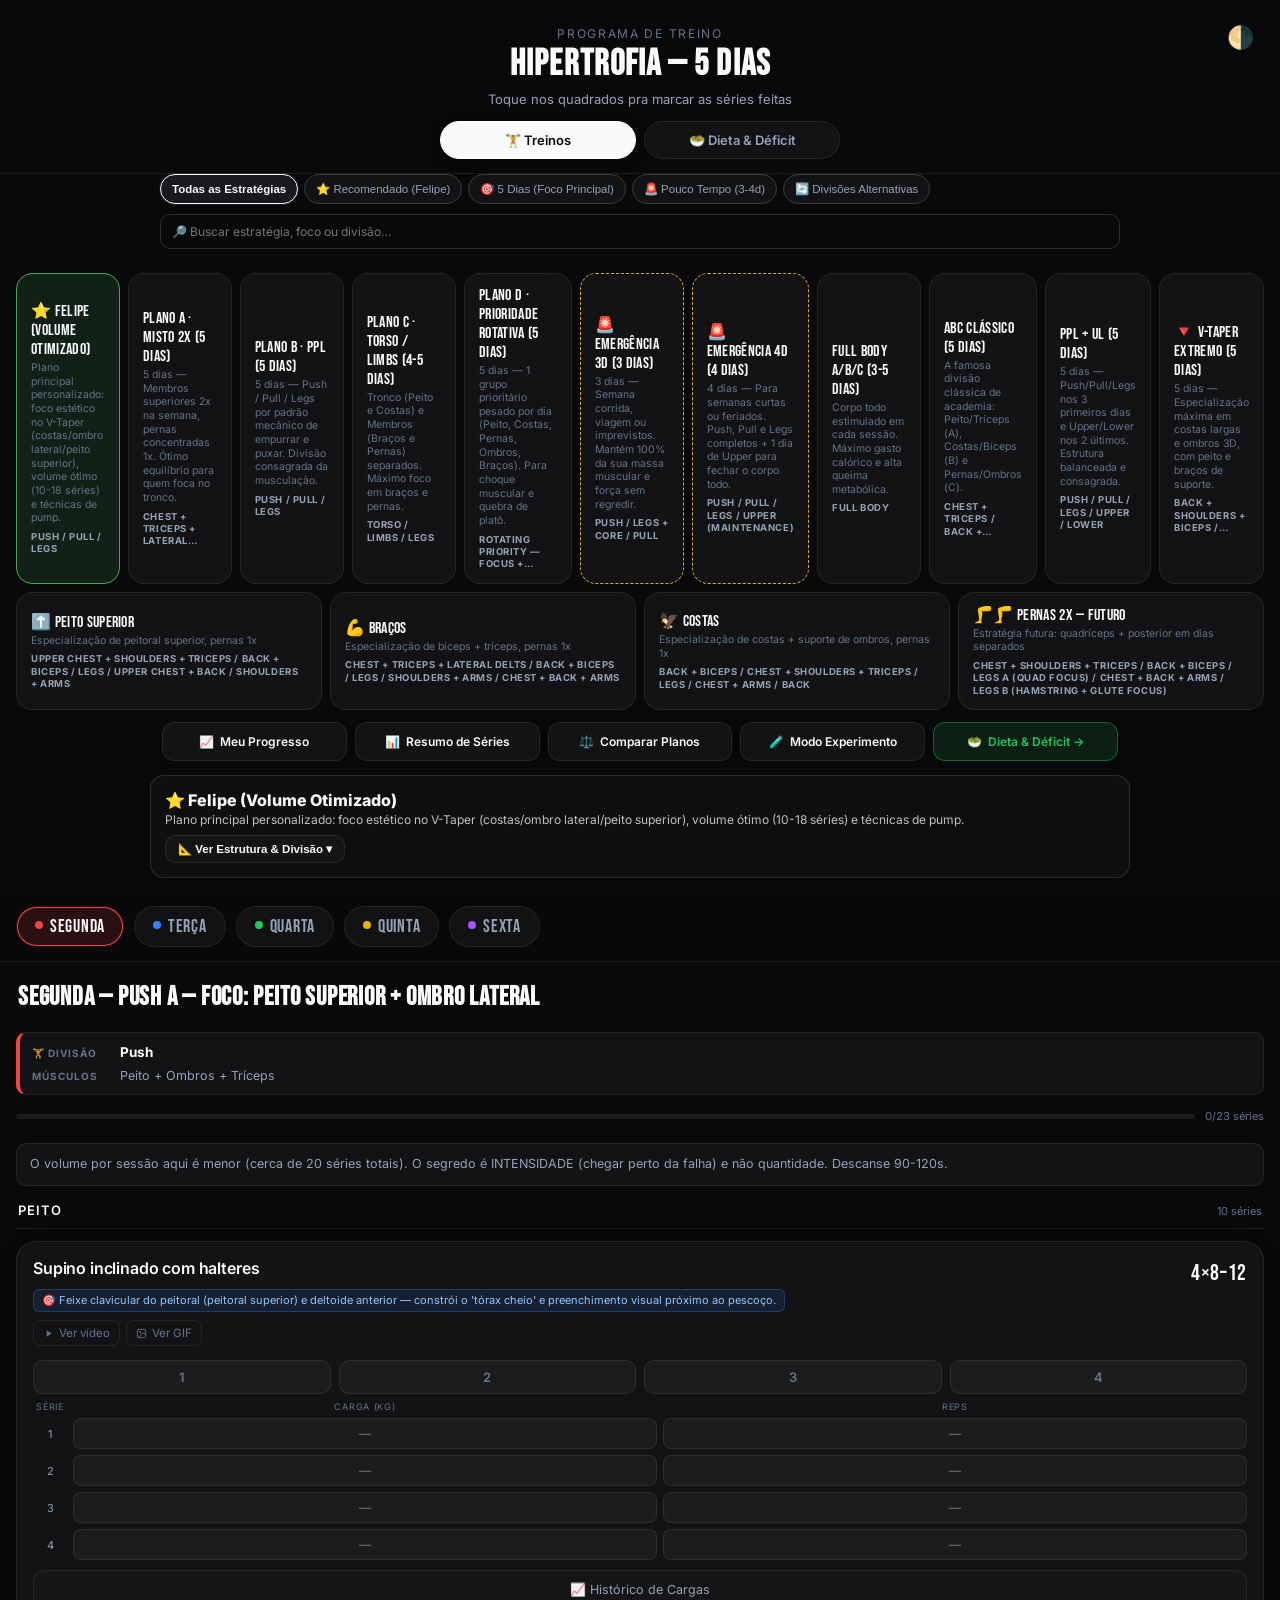
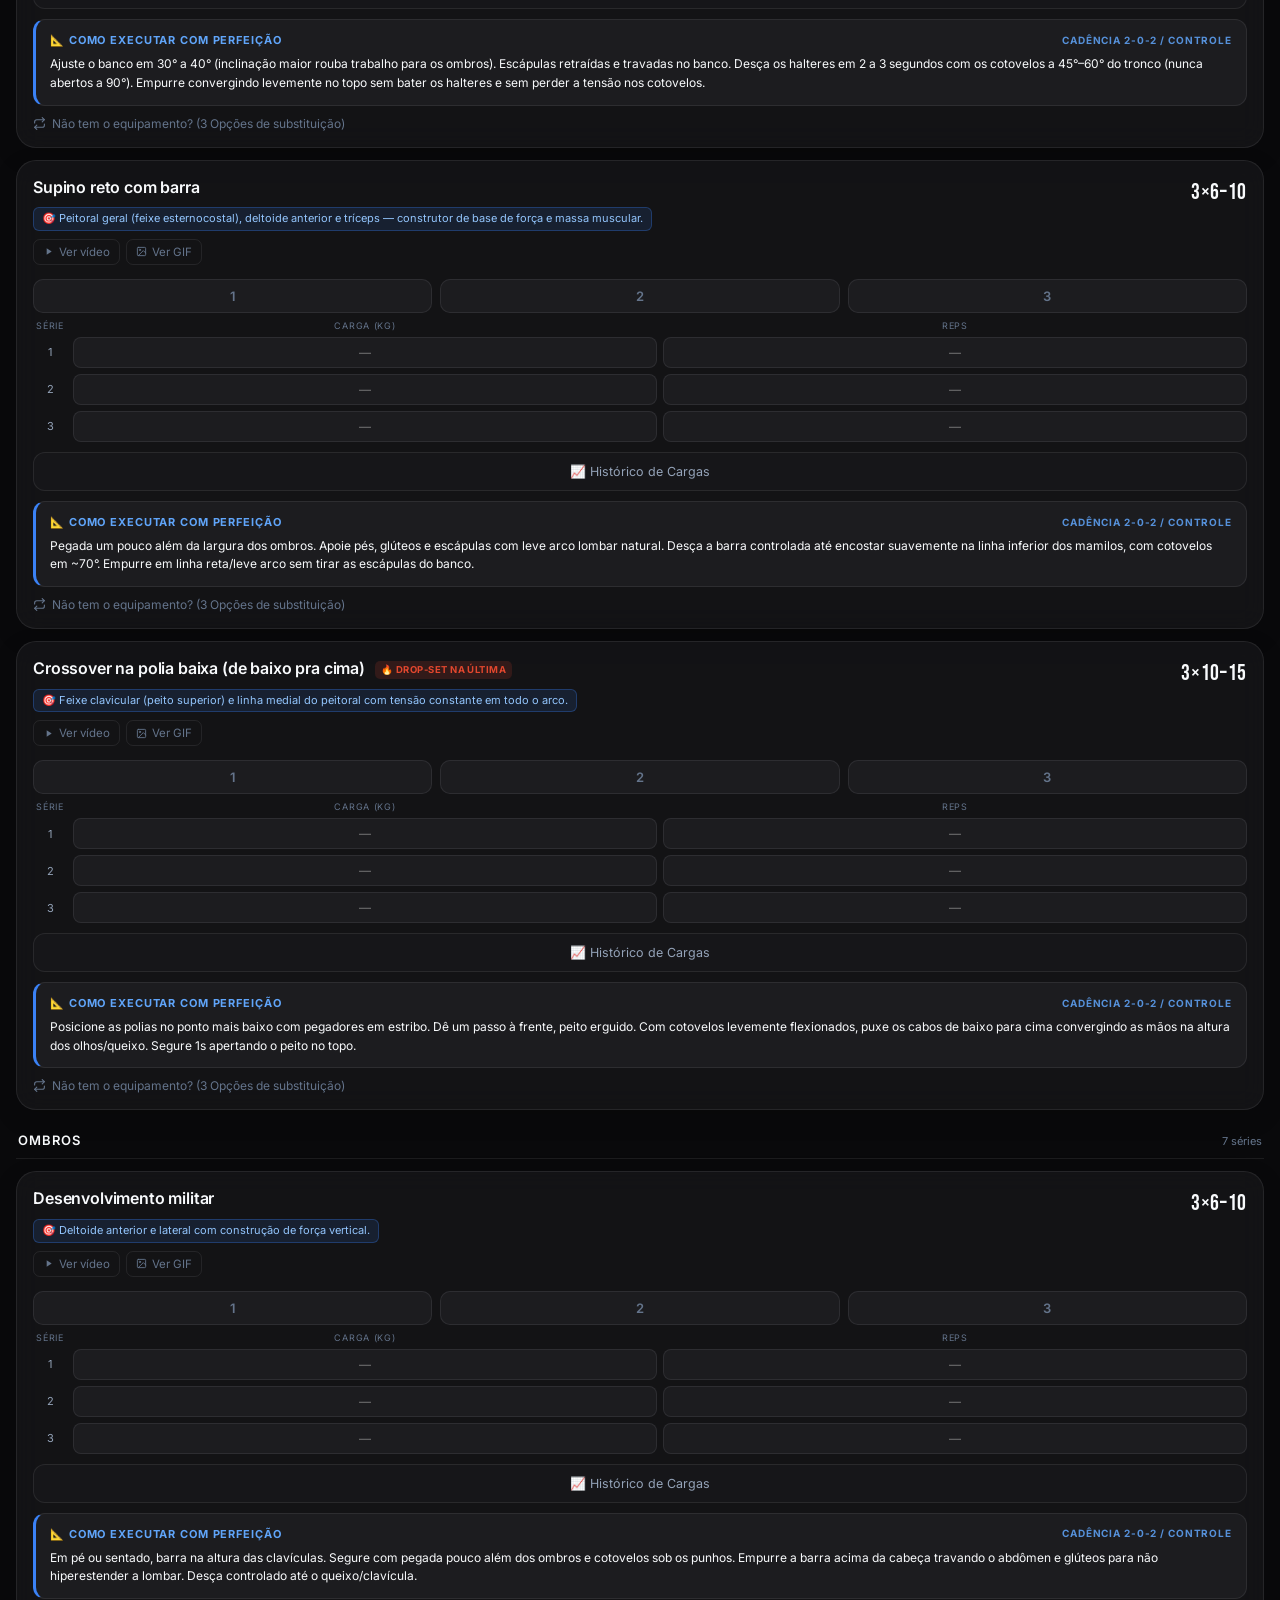
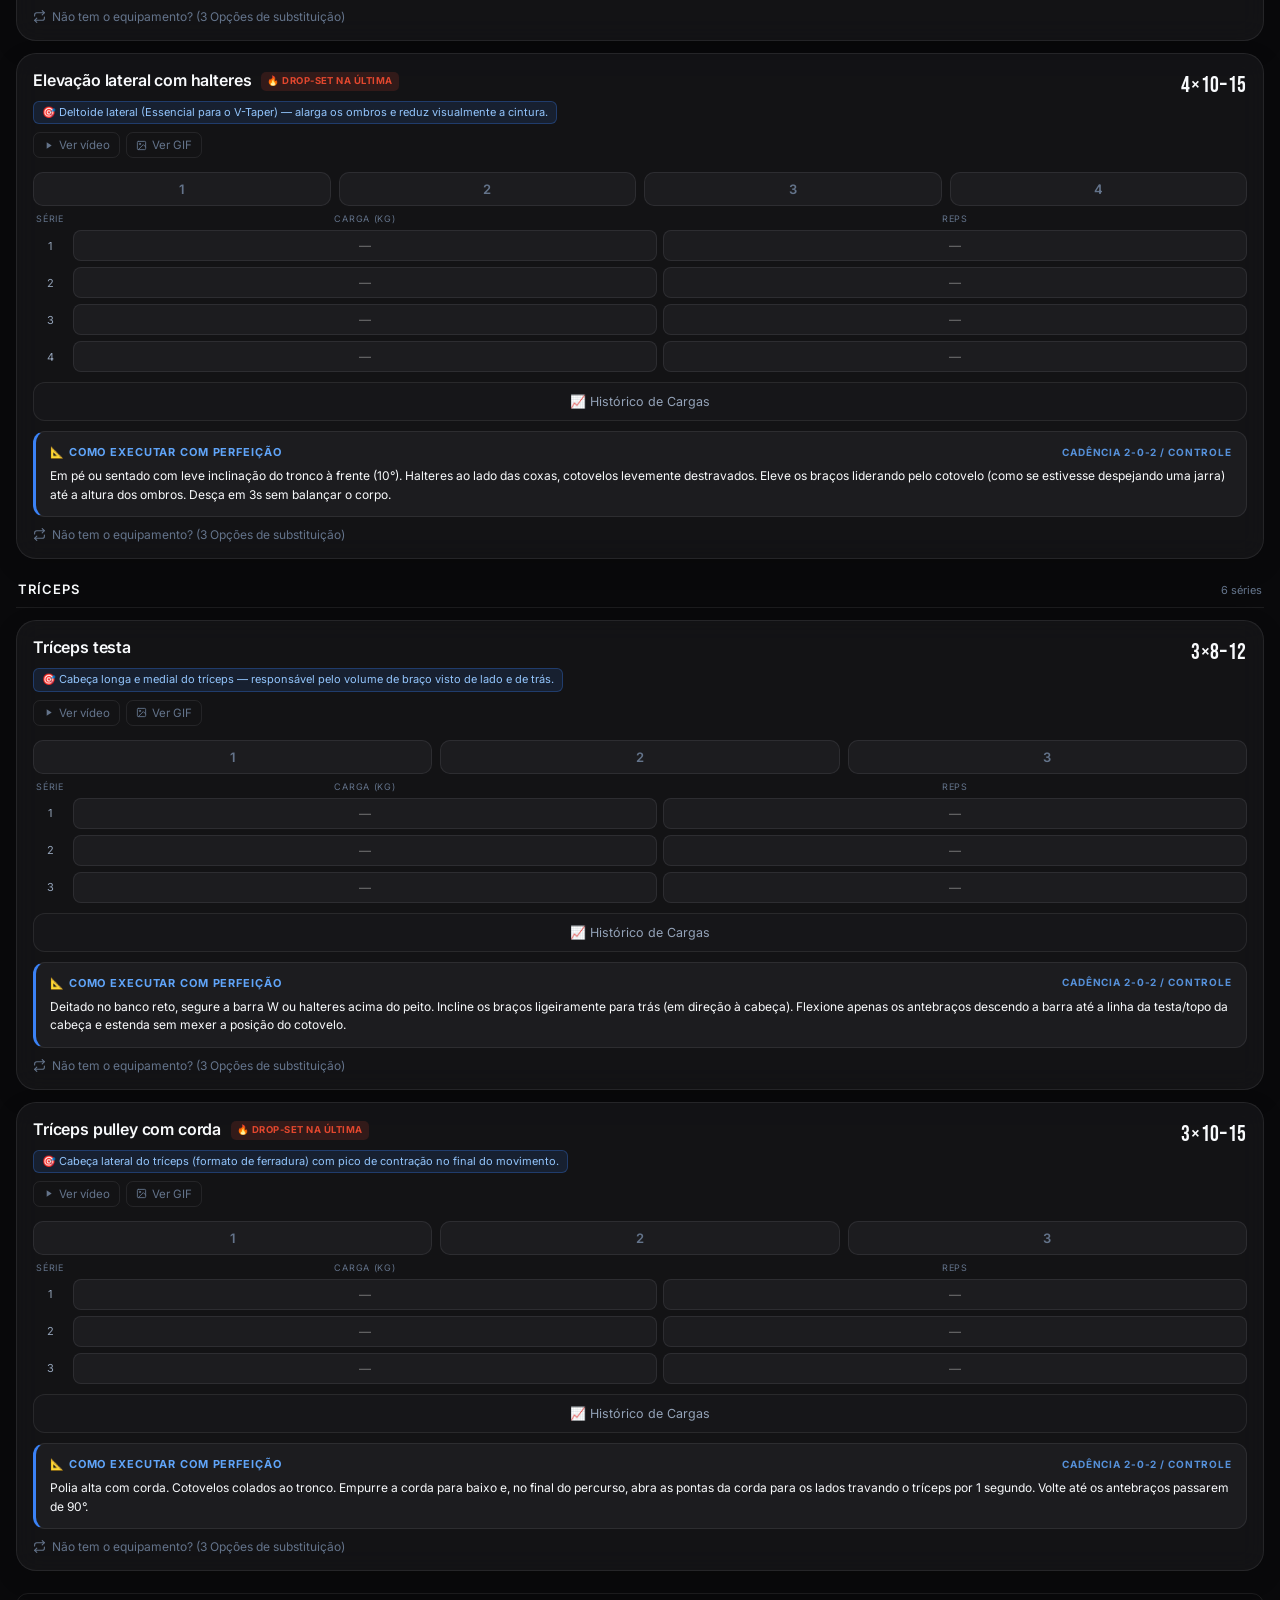
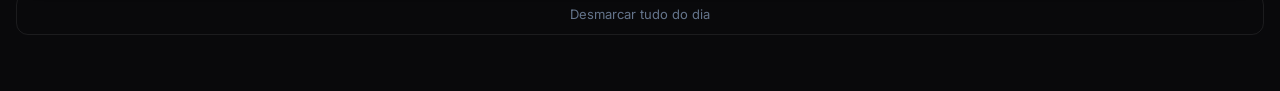
==== commit c542d913: "feat: modal dialog overlay, rich exercise cues, 3 substitutes per exercise, and standardized core vo" ====
--- a/index.html
+++ b/index.html
@@ -25,20 +25,61 @@
 </header>
 
 <div class="cat-filter" id="catFilter"></div>
-<div class="library-tools"><input id="planSearch" class="plan-search" type="search" placeholder="🔎 Buscar estratégia, foco ou divisão…" autocomplete="off"><button class="summary-btn tool-btn" id="compareBtn">⚖️ Comparar planos</button></div>
+
+<div class="library-tools">
+  <input id="planSearch" class="plan-search" type="search" placeholder="🔎 Buscar estratégia, foco ou divisão…" autocomplete="off">
+</div>
+
 <div class="plan-switch" id="planSwitch"></div>
-<div class="comparison-panel" id="comparisonPanel"></div>
-<div class="library-note"><b>📚 Biblioteca de Estratégias</b><span>Escolha a estratégia que quer testar nesta fase. Os planos originais continuam aqui; os novos entram como variações.</span></div>
-<button class="summary-btn" id="summaryBtn">📊 Ver resumo de séries da semana</button>
-<button class="summary-btn" id="progressBtn">📈 Meu progresso</button>
-<button class="summary-btn" id="experimentBtn">🧪 Modo Experimento</button>
-<a href="dieta.html" class="summary-btn diet-summary-btn" style="text-align:center; text-decoration:none; display:block; border-color:rgba(34, 197, 94, 0.45); background:rgba(34, 197, 94, 0.1); font-weight:700; color:#22c55e;">🥗 Abrir Calculadora de Dieta & Déficit →</a>
+
+<!-- Barra de Ações Rápidas (Organizada, sem empilhamento) -->
+<div class="quick-toolbar">
+  <button class="quick-btn" id="progressBtn" type="button">
+    <span class="qbtn-icon">📈</span>
+    <span class="qbtn-label">Meu Progresso</span>
+  </button>
+  <button class="quick-btn" id="summaryBtn" type="button">
+    <span class="qbtn-icon">📊</span>
+    <span class="qbtn-label">Resumo de Séries</span>
+  </button>
+  <button class="quick-btn" id="compareBtn" type="button">
+    <span class="qbtn-icon">⚖️</span>
+    <span class="qbtn-label">Comparar Planos</span>
+  </button>
+  <button class="quick-btn" id="experimentBtn" type="button">
+    <span class="qbtn-icon">🧪</span>
+    <span class="qbtn-label">Modo Experimento</span>
+  </button>
+  <a href="dieta.html" class="quick-btn quick-diet-btn">
+    <span class="qbtn-icon">🥗</span>
+    <span class="qbtn-label">Dieta & Déficit →</span>
+  </a>
+</div>
+
+<!-- Painel de Estratégia do Plano Atual (Colapsável & Limpo) -->
 <div class="strategy-panel" id="strategyPanel"></div>
-<div class="progress-panel" id="progressPanel"></div>
-<div class="summary-panel" id="summaryPanel"></div>
-<div class="summary-panel" id="experimentPanel"></div>
+
+<!-- Navegação dos Dias da Semana -->
 <nav class="days" id="dayNav"></nav>
+
+<!-- Exercícios do Dia Selecionado -->
 <main id="dayContainer"></main>
+
+<!-- MODAL OVERLAY FLUIDO (Progresso, Séries, Comparador, Experimento) -->
+<div class="app-modal-overlay" id="appModalOverlay" aria-hidden="true">
+  <div class="app-modal-card" id="appModalCard" role="dialog" aria-modal="true">
+    <div class="app-modal-header">
+      <div class="app-modal-title-group">
+        <span class="app-modal-badge" id="appModalBadge">PAINEL</span>
+        <h3 class="app-modal-title" id="appModalTitle">Meu Progresso</h3>
+      </div>
+      <button class="app-modal-close-btn" id="appModalClose" type="button" aria-label="Fechar modal" title="Fechar (Esc)">✕ Fechar</button>
+    </div>
+    <div class="app-modal-body" id="appModalBody">
+      <!-- Conteúdo dinâmico injetado aqui sem empilhar na página -->
+    </div>
+  </div>
+</div>
 
 <script src="js/plans.js"></script>
 <script src="js/app.js"></script>
--- a/css/style.css
+++ b/css/style.css
@@ -527,3 +527,232 @@
   margin: 0 auto;
   padding: 18px 16px 20px;
 }
+
+/* ===== BARRA DE AÇÕES RÁPIDAS (ZERO EMPILHAMENTO) ===== */
+.quick-toolbar {
+  max-width: 980px;
+  margin: 12px auto 14px;
+  padding: 0 12px;
+  display: flex;
+  gap: 8px;
+  flex-wrap: wrap;
+}
+.quick-btn {
+  flex: 1 1 calc(20% - 8px);
+  min-width: 140px;
+  display: inline-flex;
+  align-items: center;
+  justify-content: center;
+  gap: 6px;
+  padding: 11px 12px;
+  background: var(--card);
+  border: 1px solid var(--line);
+  border-radius: 12px;
+  color: var(--ink);
+  font-family: 'Inter', sans-serif;
+  font-size: 12px;
+  font-weight: 600;
+  text-decoration: none;
+  cursor: pointer;
+  transition: all 0.2s cubic-bezier(0.16, 1, 0.3, 1);
+  box-shadow: 0 2px 6px rgba(0,0,0,0.15);
+}
+.quick-btn:hover {
+  background: var(--card2);
+  border-color: var(--ink-faint);
+  transform: translateY(-2px);
+  box-shadow: 0 6px 16px rgba(0,0,0,0.25);
+}
+.quick-btn:active {
+  transform: translateY(0);
+}
+.quick-diet-btn {
+  background: rgba(34, 197, 94, 0.12);
+  border-color: rgba(34, 197, 94, 0.4);
+  color: #22c55e;
+}
+.quick-diet-btn:hover {
+  background: rgba(34, 197, 94, 0.22);
+  border-color: #22c55e;
+  color: #22c55e;
+}
+@media (max-width: 680px) {
+  .quick-btn {
+    flex: 1 1 calc(50% - 6px);
+    min-width: 0;
+    padding: 10px 8px;
+    font-size: 11.5px;
+  }
+}
+
+/* ===== MODAL DIALOG OVERLAY (FLUIDO, ELEGANTE & ACESSÍVEL) ===== */
+.app-modal-overlay {
+  position: fixed;
+  inset: 0;
+  z-index: 10000;
+  background: rgba(6, 7, 10, 0.82);
+  backdrop-filter: blur(14px);
+  -webkit-backdrop-filter: blur(14px);
+  display: flex;
+  align-items: center;
+  justify-content: center;
+  padding: 16px;
+  opacity: 0;
+  pointer-events: none;
+  transition: opacity 0.24s cubic-bezier(0.16, 1, 0.3, 1);
+}
+.app-modal-overlay.active {
+  opacity: 1;
+  pointer-events: auto;
+}
+.app-modal-card {
+  width: 100%;
+  max-width: 720px;
+  max-height: 88vh;
+  background: var(--card);
+  border: 1px solid var(--line);
+  border-radius: 20px;
+  box-shadow: 0 25px 65px rgba(0, 0, 0, 0.75), 0 0 0 1px rgba(255, 255, 255, 0.08);
+  display: flex;
+  flex-direction: column;
+  overflow: hidden;
+  transform: translateY(22px) scale(0.97);
+  transition: transform 0.26s cubic-bezier(0.16, 1, 0.3, 1);
+}
+.app-modal-overlay.active .app-modal-card {
+  transform: translateY(0) scale(1);
+}
+.app-modal-header {
+  display: flex;
+  align-items: center;
+  justify-content: space-between;
+  padding: 16px 20px;
+  background: var(--card2);
+  border-bottom: 1px solid var(--line);
+  flex: 0 0 auto;
+}
+.app-modal-title-group {
+  display: flex;
+  flex-direction: column;
+  gap: 2px;
+}
+.app-modal-badge {
+  font-size: 9.5px;
+  font-weight: 800;
+  letter-spacing: 0.12em;
+  text-transform: uppercase;
+  color: var(--ink-faint);
+}
+.app-modal-title {
+  margin: 0;
+  font-size: 18px;
+  font-weight: 800;
+  color: var(--ink);
+  letter-spacing: -0.01em;
+}
+.app-modal-close-btn {
+  background: rgba(255, 255, 255, 0.08);
+  border: 1px solid var(--line);
+  color: var(--ink);
+  border-radius: 12px;
+  padding: 8px 14px;
+  font-size: 12px;
+  font-weight: 700;
+  cursor: pointer;
+  transition: all 0.2s;
+  display: inline-flex;
+  align-items: center;
+  gap: 4px;
+}
+.app-modal-close-btn:hover {
+  background: #ef4444;
+  color: #fff;
+  border-color: #ef4444;
+}
+.app-modal-body {
+  padding: 20px;
+  overflow-y: auto;
+  flex: 1 1 auto;
+  scrollbar-width: thin;
+  scrollbar-color: var(--line) transparent;
+}
+.app-modal-body::-webkit-scrollbar {
+  width: 6px;
+}
+.app-modal-body::-webkit-scrollbar-thumb {
+  background: var(--line);
+  border-radius: 3px;
+}
+
+/* Painéis dentro do Modal — ajustados para visual limpo sem bordas redundantes */
+.app-modal-body .progress-panel,
+.app-modal-body .summary-panel,
+.app-modal-body .comparison-panel {
+  display: block !important;
+  margin: 0 !important;
+  padding: 0 !important;
+  background: transparent !important;
+  border: none !important;
+  box-shadow: none !important;
+}
+
+/* ===== EXERCISE CARD: COMO FAZER & 3 SUBSTITUTOS ===== */
+.ex-how-box {
+  margin-top: 10px;
+  padding: 12px 14px;
+  background: var(--card2);
+  border: 1px solid var(--line);
+  border-left: 3.5px solid #3b82f6;
+  border-radius: 12px;
+  font-size: 12px;
+  line-height: 1.55;
+  color: var(--ink-dim);
+}
+.ex-how-head {
+  display: flex;
+  align-items: center;
+  justify-content: space-between;
+  gap: 6px;
+  font-size: 11px;
+  font-weight: 700;
+  text-transform: uppercase;
+  letter-spacing: 0.08em;
+  color: #60a5fa;
+  margin-bottom: 6px;
+}
+.ex-how-text {
+  color: var(--ink);
+  font-size: 12px;
+  line-height: 1.55;
+}
+.ex-target-pill {
+  display: inline-flex;
+  align-items: center;
+  gap: 4px;
+  margin-top: 6px;
+  padding: 3px 8px;
+  background: rgba(59, 130, 246, 0.12);
+  border: 1px solid rgba(59, 130, 246, 0.3);
+  border-radius: 6px;
+  font-size: 11px;
+  color: #93c5fd;
+  line-height: 1.4;
+}
+
+/* Botões de Variação de Equipamento */
+.alt-badge-equip {
+  display: inline-block;
+  font-size: 9.5px;
+  font-weight: 700;
+  padding: 2px 6px;
+  border-radius: 4px;
+  background: rgba(255, 255, 255, 0.1);
+  margin-right: 6px;
+  color: var(--ink-dim);
+  text-transform: uppercase;
+  letter-spacing: 0.04em;
+}
+.variant-pick.picked .alt-badge-equip {
+  background: rgba(59, 130, 246, 0.25);
+  color: #93c5fd;
+}
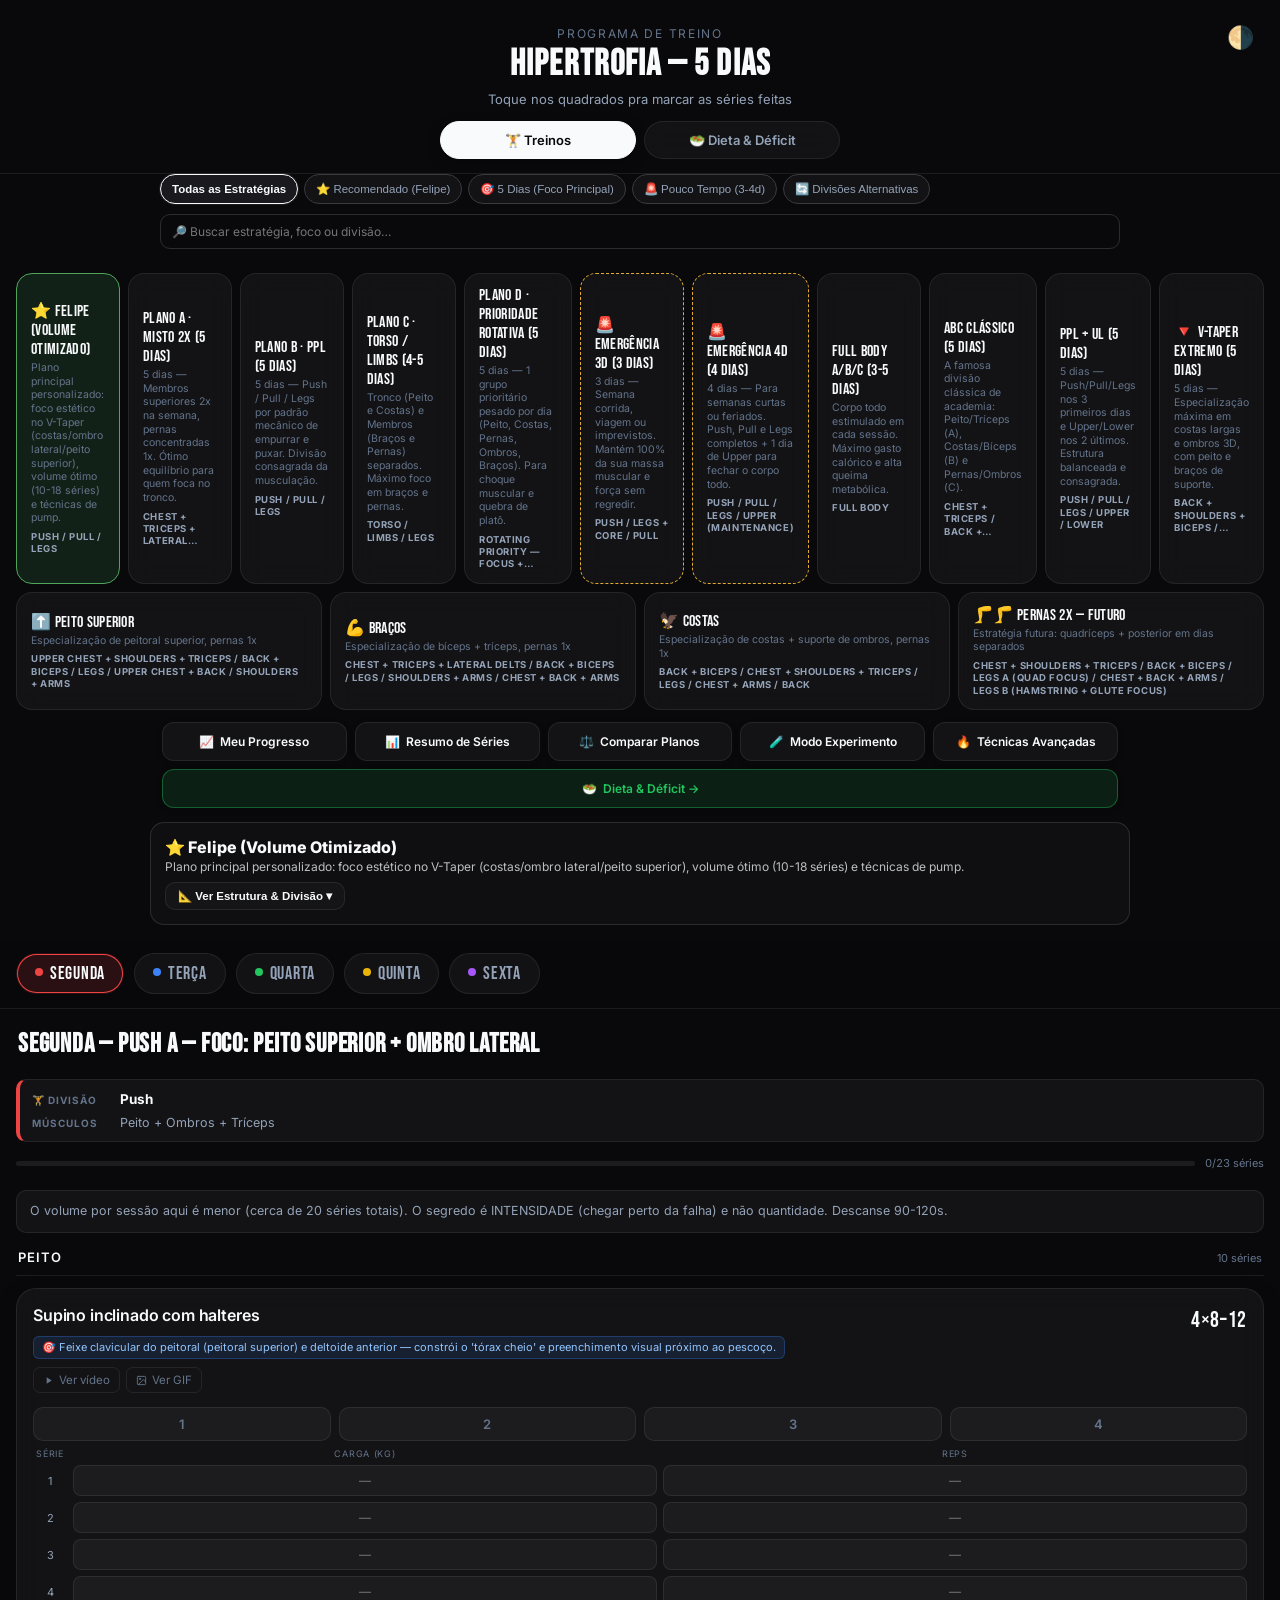
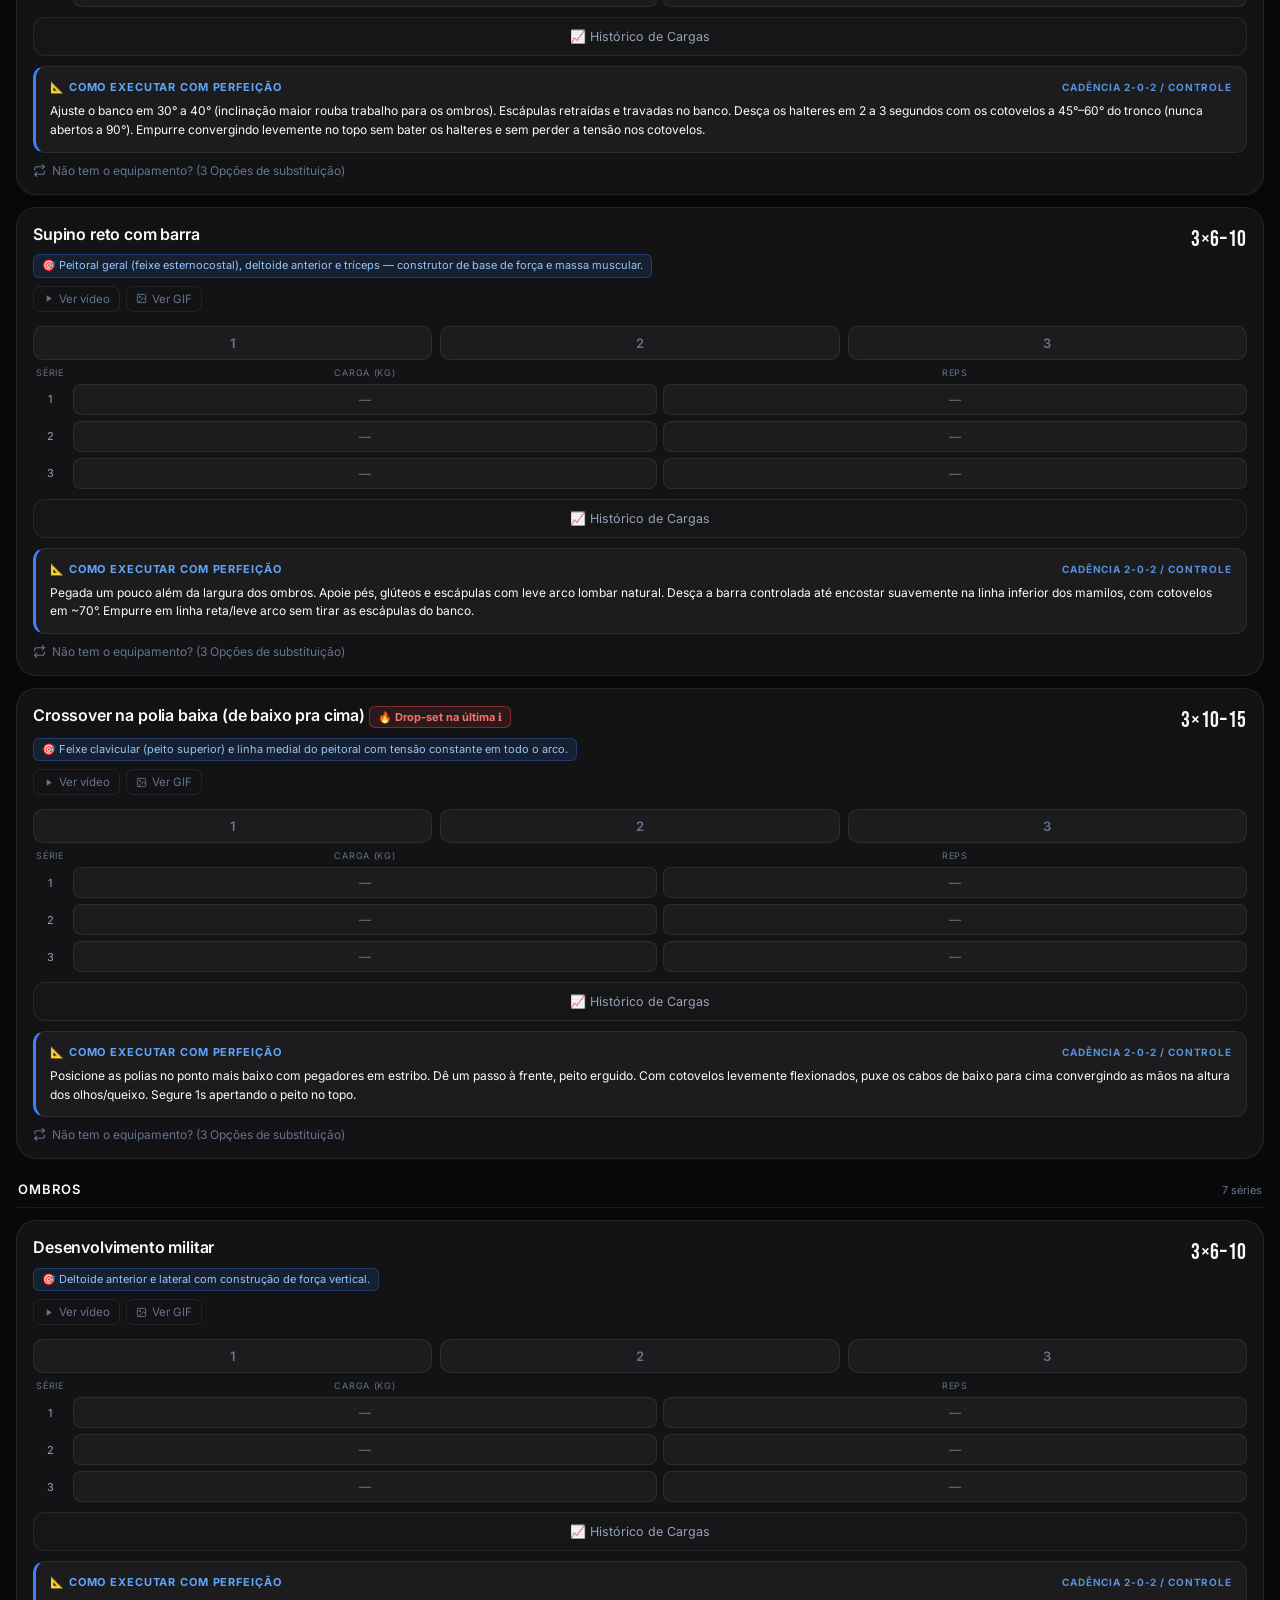
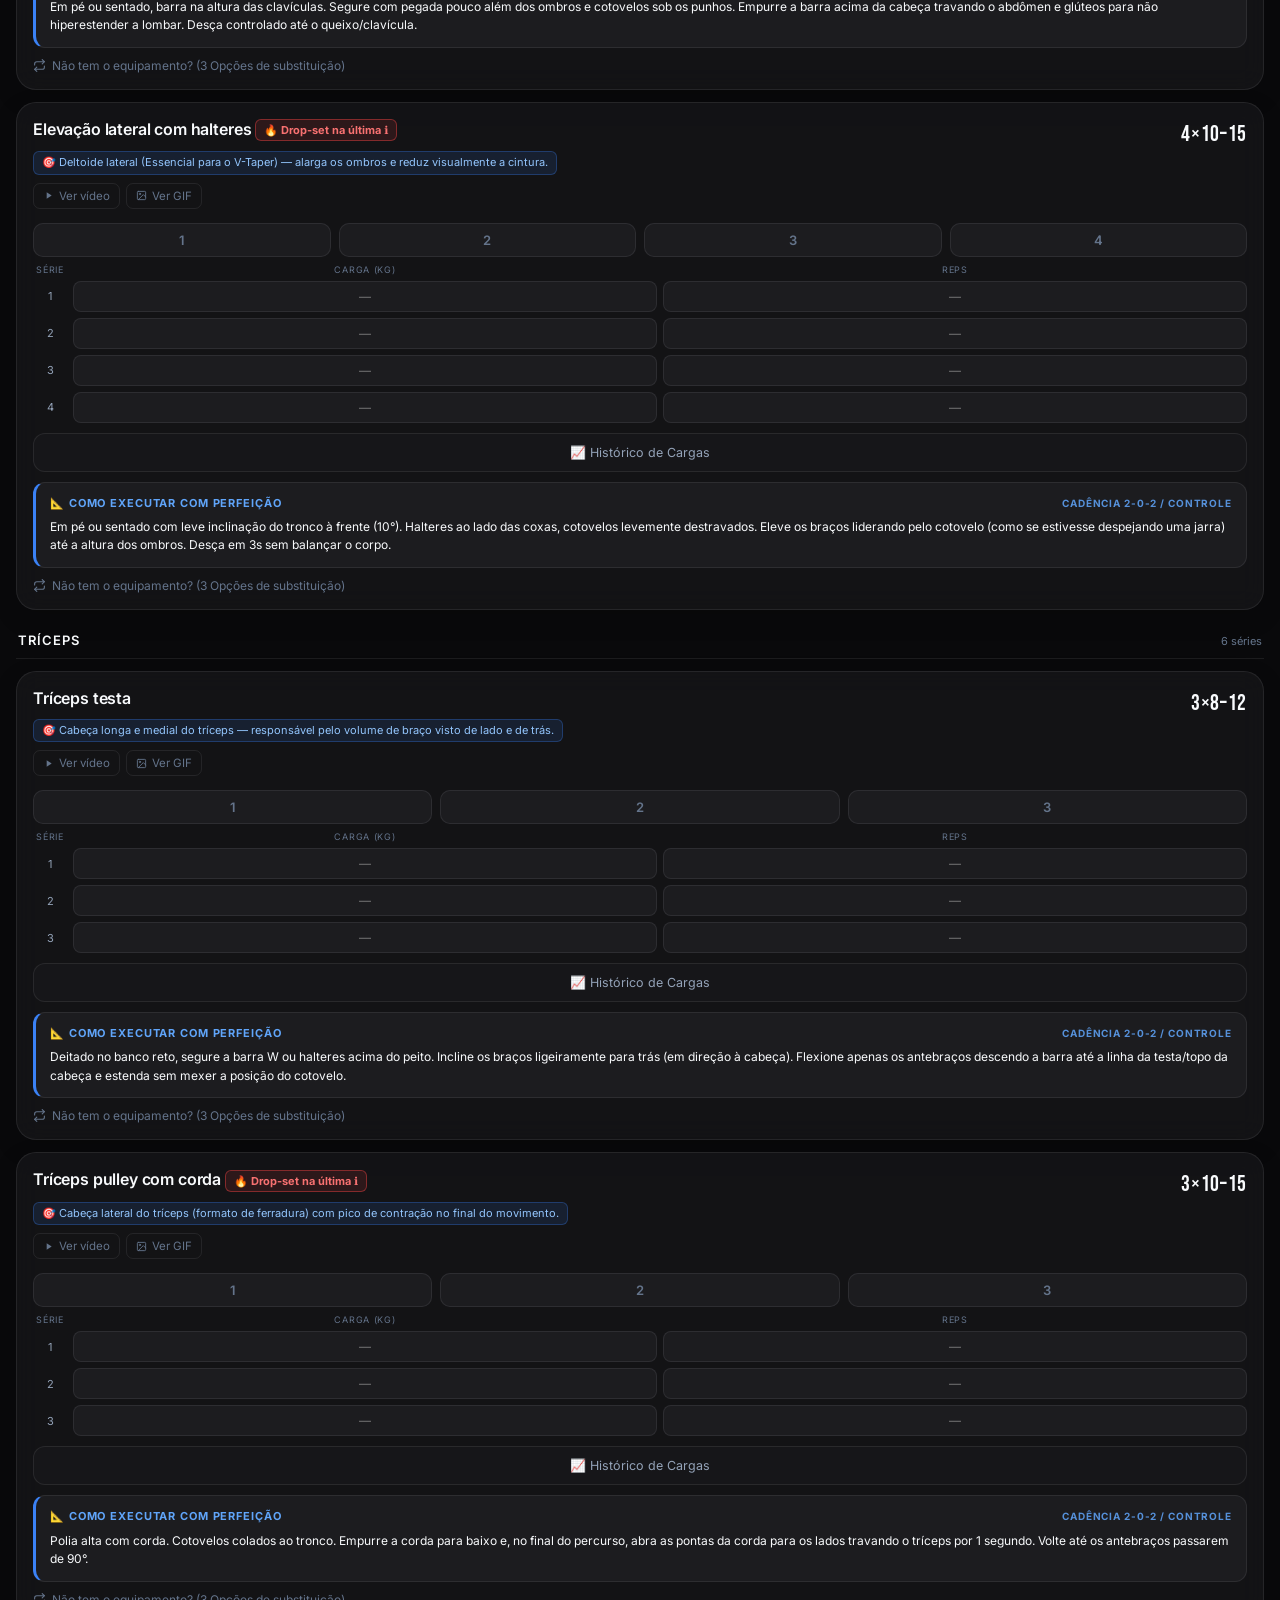
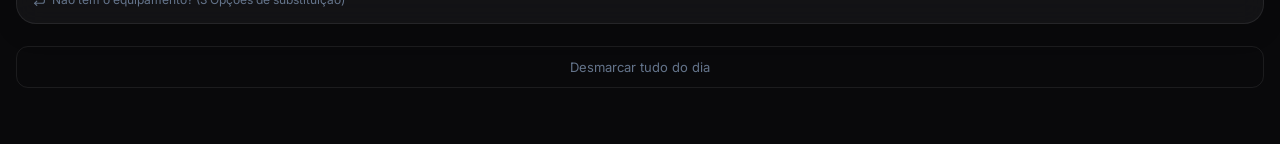
==== commit f9e16fdd: "feat: interactive advanced techniques modal, glossary, and height input in diet calculator" ====
--- a/index.html
+++ b/index.html
@@ -50,6 +50,10 @@
     <span class="qbtn-icon">🧪</span>
     <span class="qbtn-label">Modo Experimento</span>
   </button>
+  <button class="quick-btn" id="techGlossaryBtn" type="button">
+    <span class="qbtn-icon">🔥</span>
+    <span class="qbtn-label">Técnicas Avançadas</span>
+  </button>
   <a href="dieta.html" class="quick-btn quick-diet-btn">
     <span class="qbtn-icon">🥗</span>
     <span class="qbtn-label">Dieta & Déficit →</span>
--- a/css/style.css
+++ b/css/style.css
@@ -419,7 +419,7 @@
 .dpc-fill{height:100%; border-radius:4px; background:linear-gradient(90deg, #3b82f6, #22c55e); transition:width .3s ease;}
 .dpc-bottom{display:flex; justify-content:space-between; font-size:11px; color:var(--ink-dim); margin-top:8px; flex-wrap:wrap; gap:6px;}
 
-.diet-inputs-grid{display:grid; grid-template-columns:repeat(4, 1fr); gap:10px; margin-bottom:14px;}
+.diet-inputs-grid{display:grid; grid-template-columns:repeat(auto-fit, minmax(150px, 1fr)); gap:10px; margin-bottom:14px;}
 .diet-input-item label{display:block; font-size:11px; color:var(--ink-faint); margin-bottom:4px; text-transform:uppercase; letter-spacing:.05em; font-weight:600;}
 .diet-input-item input, .diet-input-item select{
   width:100%; box-sizing:border-box; padding:9px 10px; border-radius:10px; border:1px solid var(--line); background:var(--card2); color:var(--ink); font-family:inherit; font-size:13px; outline:none;
@@ -756,3 +756,94 @@
   background: rgba(59, 130, 246, 0.25);
   color: #93c5fd;
 }
+
+/* ===== TÉCNICAS AVANÇADAS (INTERATIVAS & ELEGANTES) ===== */
+.adv-tag-btn {
+  border: 1px solid rgba(239, 68, 68, 0.45);
+  background: rgba(239, 68, 68, 0.12);
+  color: #f87171;
+  border-radius: 6px;
+  padding: 3px 8px;
+  font-family: inherit;
+  font-size: 11px;
+  font-weight: 700;
+  cursor: pointer;
+  display: inline-flex;
+  align-items: center;
+  gap: 4px;
+  transition: all 0.2s ease;
+  vertical-align: middle;
+  text-decoration: none;
+}
+.adv-tag-btn:hover {
+  background: rgba(239, 68, 68, 0.25);
+  border-color: #ef4444;
+  transform: translateY(-1px);
+}
+.adv-tag-btn:active {
+  transform: translateY(0);
+}
+
+.adv-tech-card {
+  padding: 16px;
+  background: var(--card2);
+  border: 1px solid var(--line);
+  border-radius: 14px;
+  margin-bottom: 14px;
+}
+.adv-tech-head {
+  display: flex;
+  align-items: center;
+  justify-content: space-between;
+  gap: 8px;
+  margin-bottom: 10px;
+}
+.adv-tech-title {
+  font-size: 16px;
+  font-weight: 800;
+  color: var(--ink);
+  margin: 0;
+}
+.adv-tech-badge {
+  font-size: 10px;
+  font-weight: 800;
+  padding: 3px 8px;
+  border-radius: 6px;
+  background: rgba(239, 68, 68, 0.2);
+  color: #f87171;
+  text-transform: uppercase;
+  letter-spacing: 0.05em;
+}
+.adv-tech-desc {
+  font-size: 12.5px;
+  line-height: 1.6;
+  color: var(--ink);
+  margin-bottom: 10px;
+}
+.adv-tech-steps {
+  margin: 8px 0;
+  padding-left: 18px;
+  font-size: 12px;
+  line-height: 1.65;
+  color: var(--ink-dim);
+}
+.adv-tech-steps li {
+  margin-bottom: 4px;
+}
+.adv-tech-steps li b {
+  color: var(--ink);
+}
+.adv-tech-note {
+  margin-top: 10px;
+  padding: 10px 12px;
+  background: rgba(59, 130, 246, 0.1);
+  border-left: 3px solid #3b82f6;
+  border-radius: 8px;
+  font-size: 12px;
+  line-height: 1.5;
+  color: var(--ink-dim);
+}
+.adv-tech-note b {
+  color: #93c5fd;
+}
+
